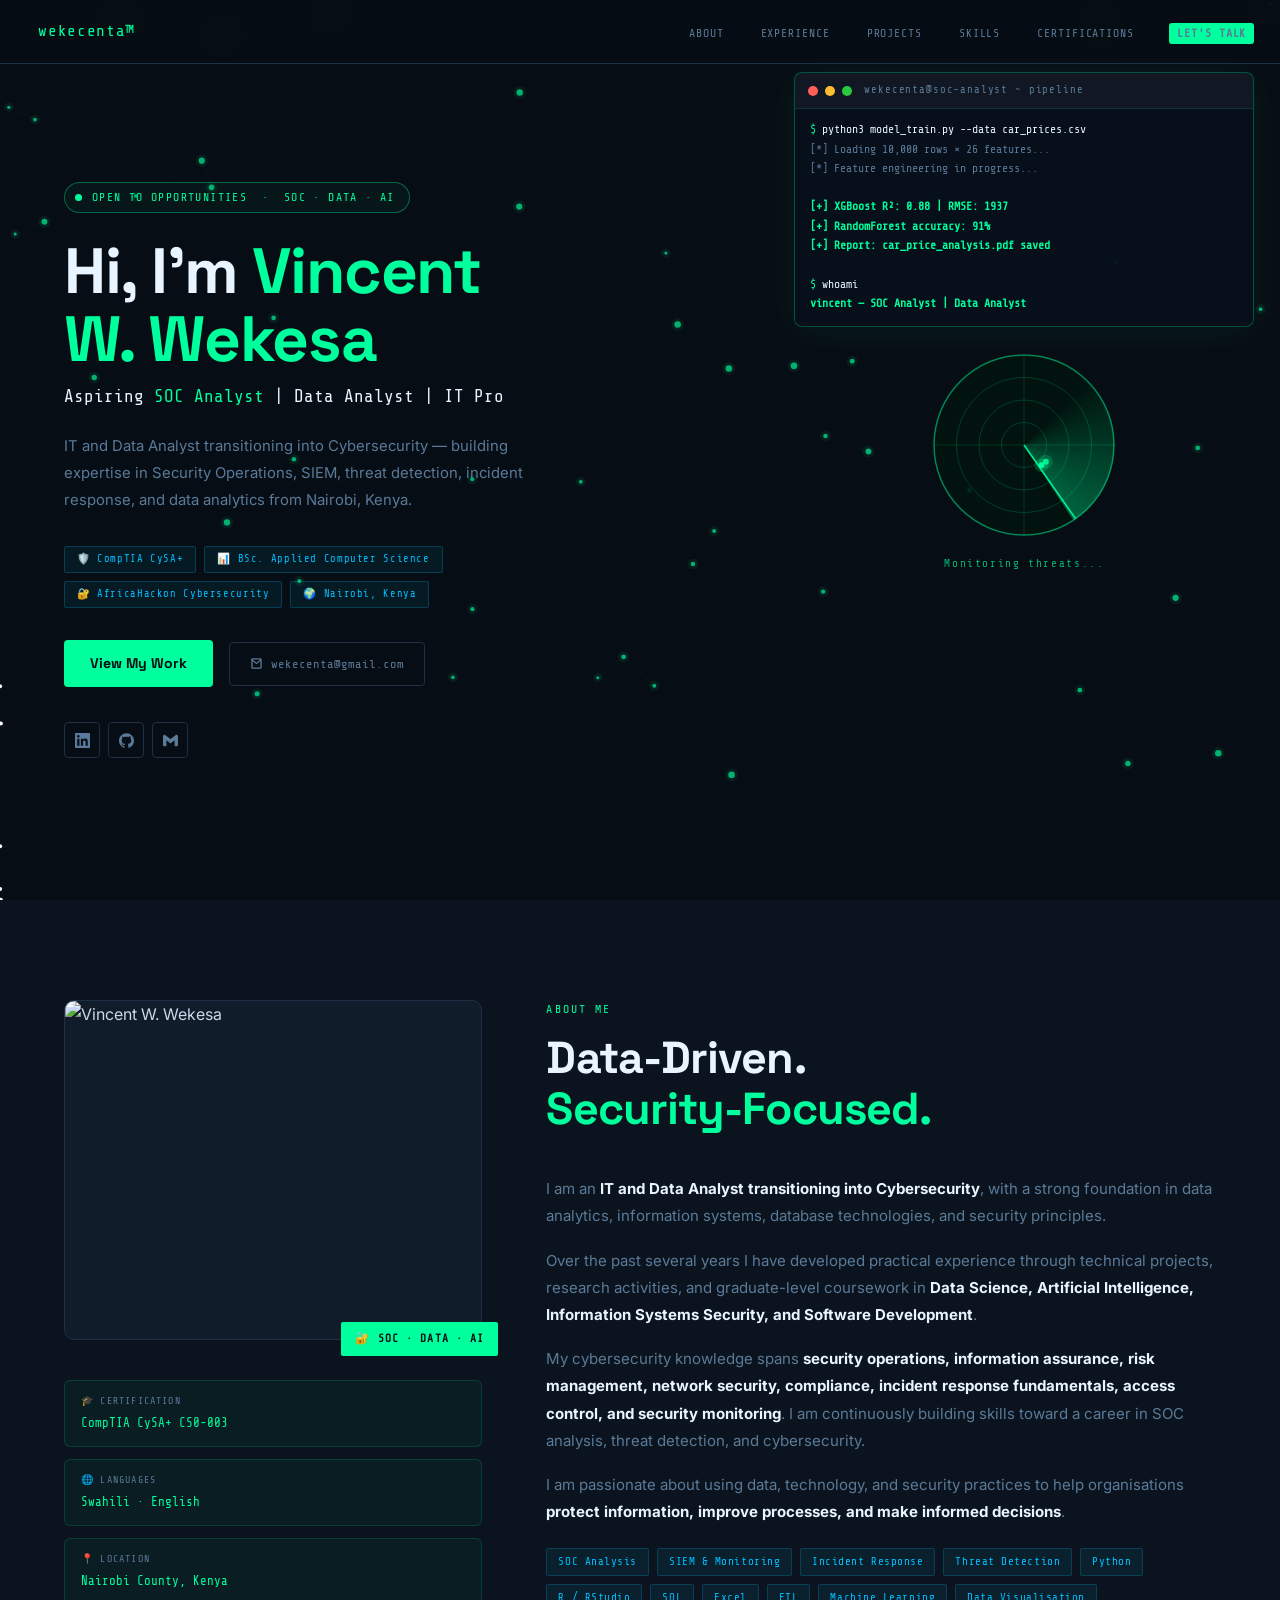
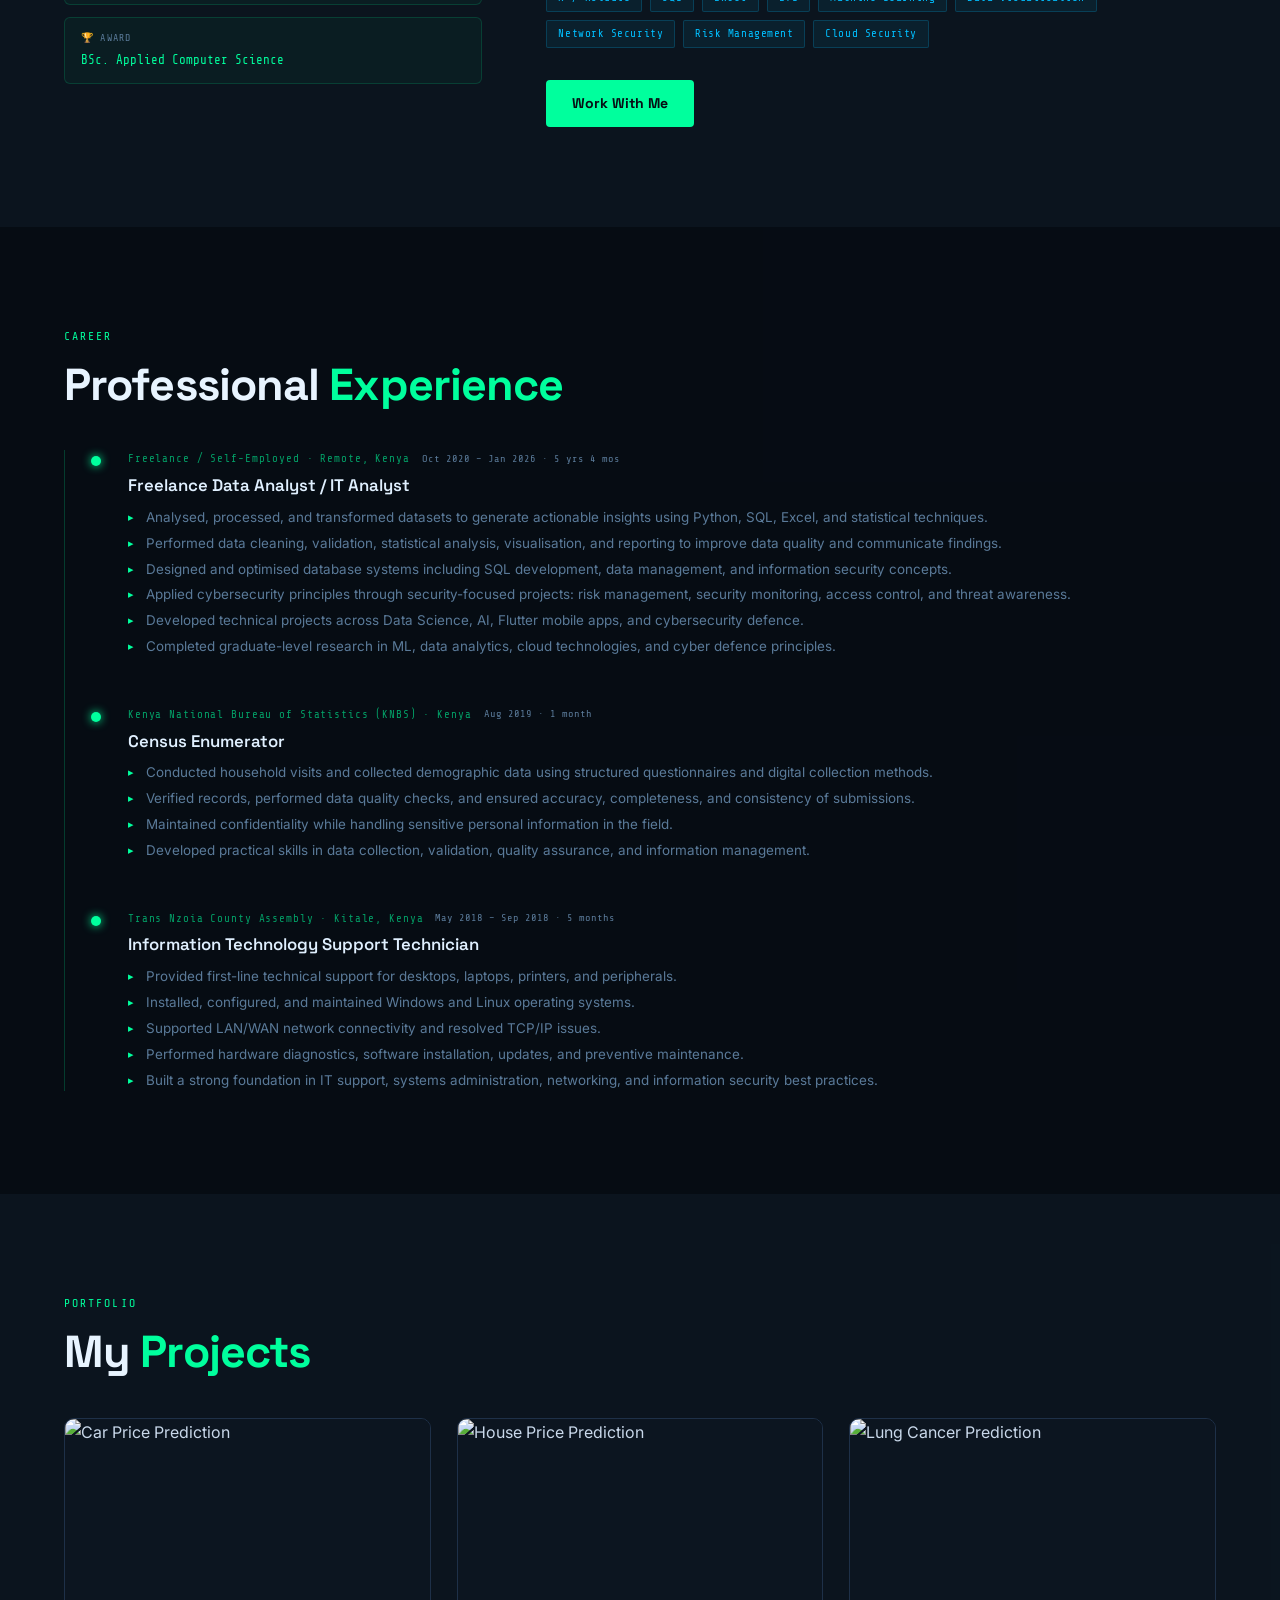
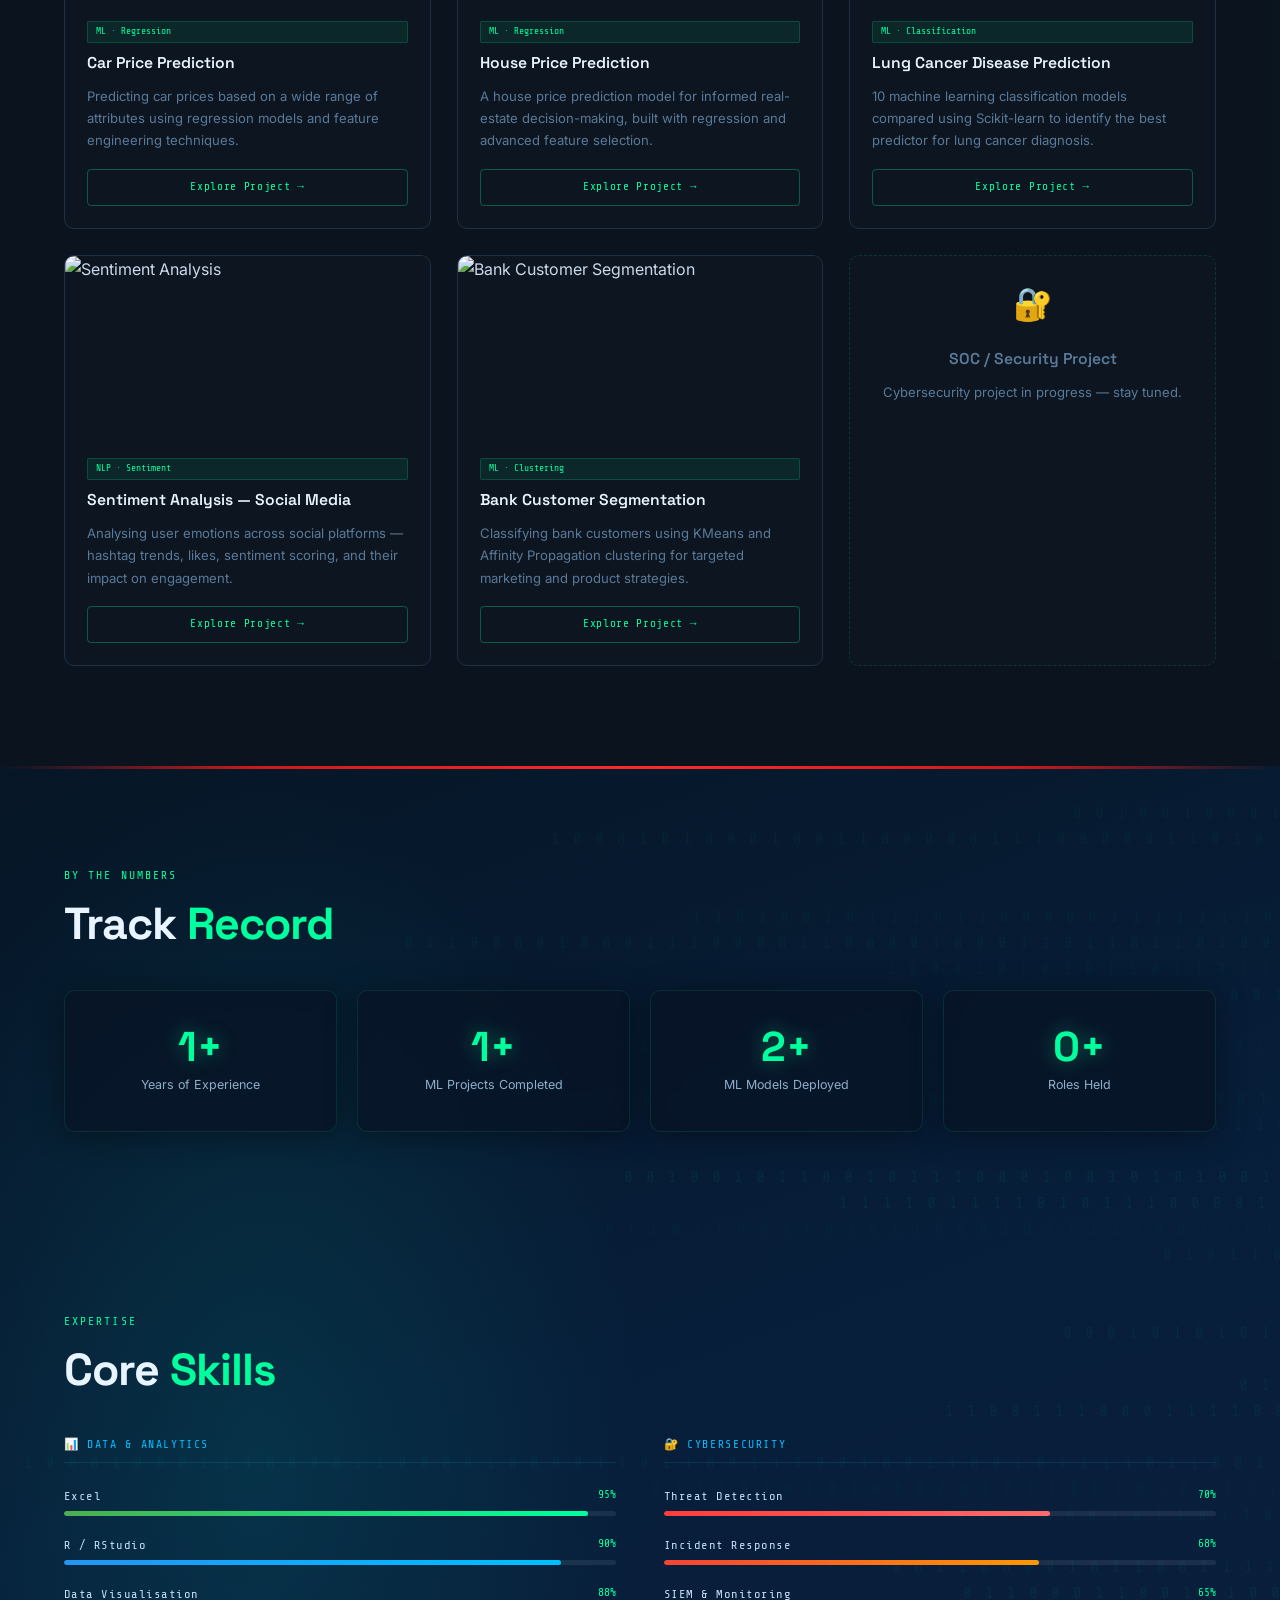
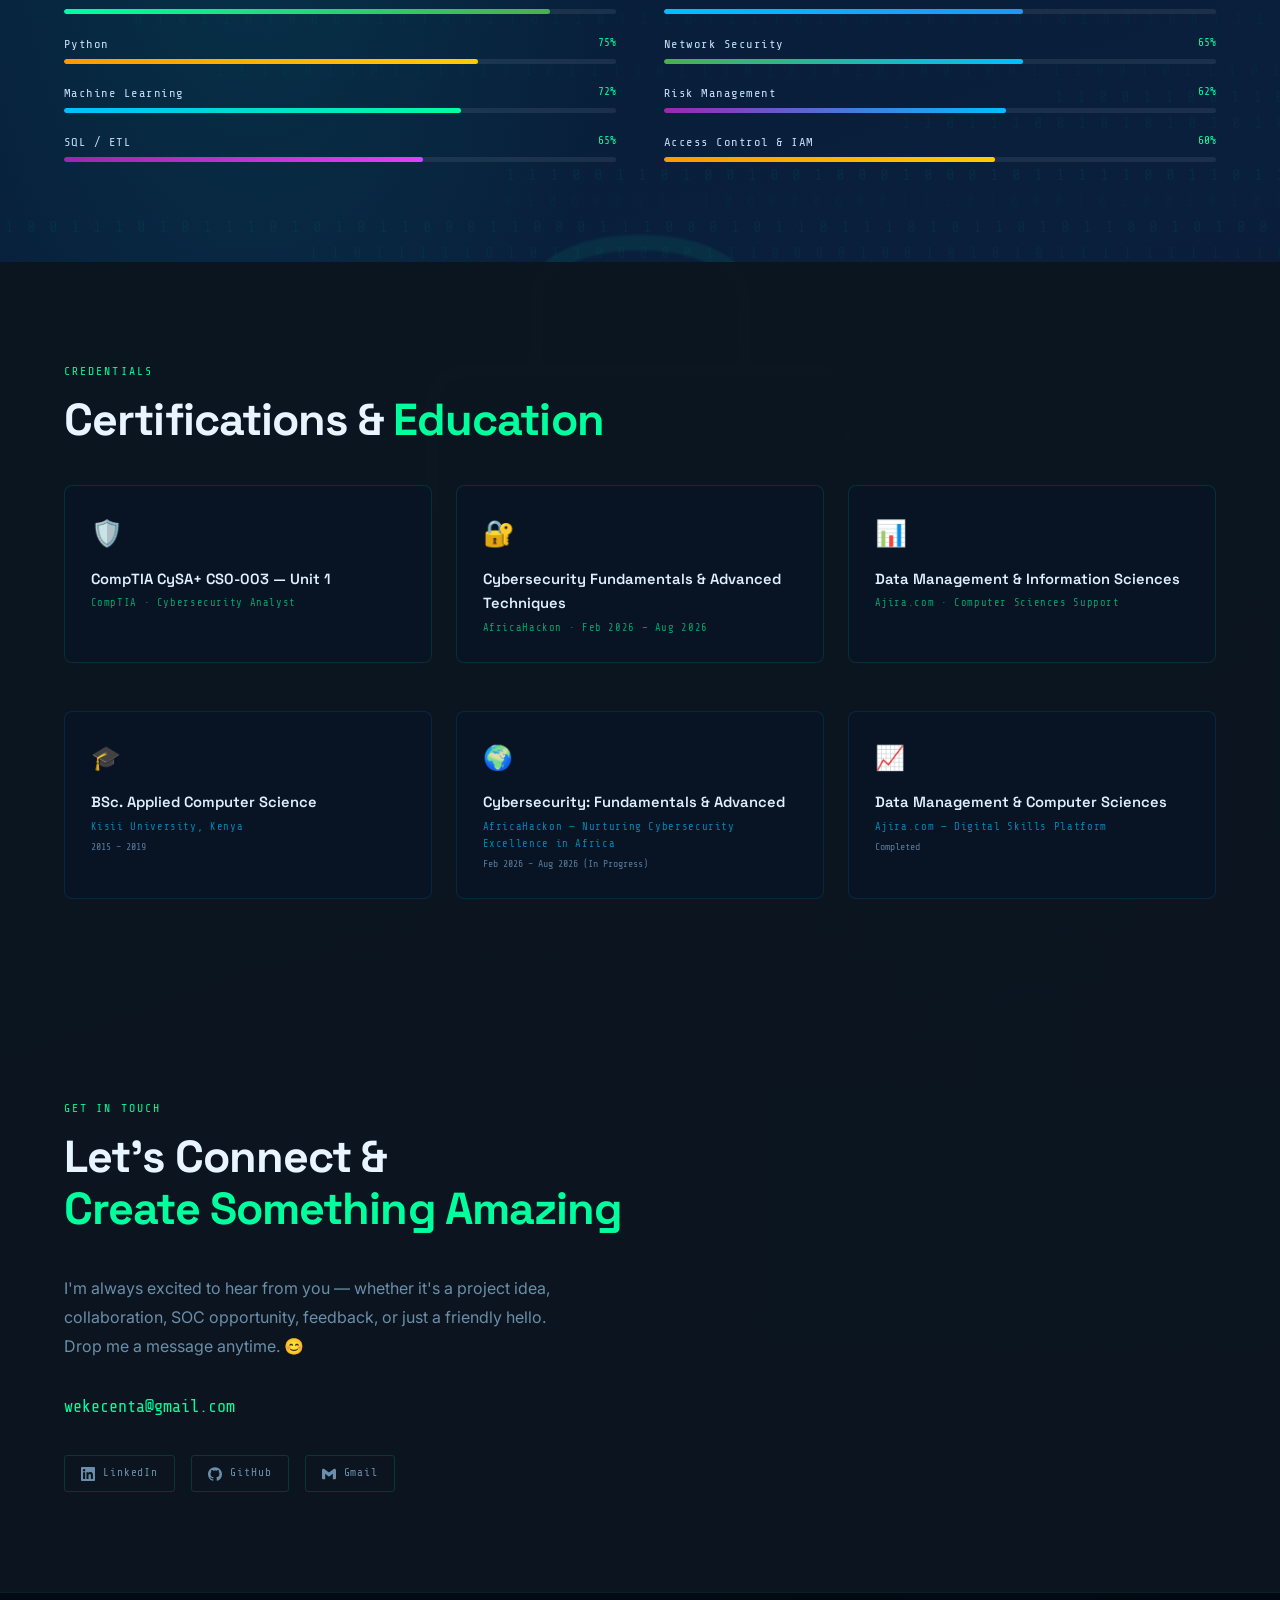
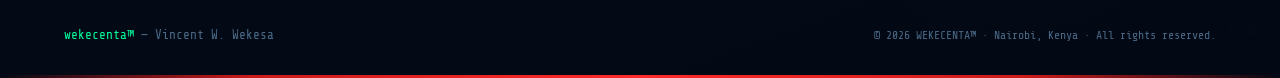
==== wekecenta.html @ f82778f2 "Update wekecenta.html" ====
<!DOCTYPE html>
<html lang="en">
<head>
  <meta charset="UTF-8" />
  <meta name="viewport" content="width=device-width, initial-scale=1.0" />
  <title>Vincent W. Wekesa — SOC Analyst | Data Analyst | IT Enthusiast</title>
  <link rel="preconnect" href="https://fonts.googleapis.com" />
  <link href="https://fonts.googleapis.com/css2?family=Share+Tech+Mono&family=Inter:wght@300;400;500;600;700&family=Space+Grotesk:wght@400;500;600;700&display=swap" rel="stylesheet" />
  <style>
    *, *::before, *::after { box-sizing: border-box; margin: 0; padding: 0; }
    :root {
      --bg:#070d14; --bg2:#0c1520; --accent:#00ff9d; --accent2:#00bfff;
      --danger:#ff3c3c; --text:#c9d8ea; --muted:#5a7a99; --border:#1e3048;
      --mono:'Share Tech Mono',monospace; --sans:'Space Grotesk',sans-serif; --body:'Inter',sans-serif;
    }
    html{scroll-behavior:smooth;}
    body{background:var(--bg);color:var(--text);font-family:var(--body);font-size:16px;line-height:1.65;overflow-x:hidden;}
    ::-webkit-scrollbar{width:4px;} ::-webkit-scrollbar-track{background:var(--bg);} ::-webkit-scrollbar-thumb{background:var(--accent);border-radius:2px;}

    #matrixCanvas{position:fixed;top:0;left:0;width:100%;height:100%;z-index:0;pointer-events:none;opacity:0.17;}

    /* NAV */
    nav{position:fixed;top:0;left:0;right:0;z-index:100;display:flex;align-items:center;justify-content:space-between;padding:0 2vw 0 3vw;height:64px;background:rgba(7,13,20,0.93);backdrop-filter:blur(14px);border-bottom:1px solid var(--border);}
    .nav-logo{font-family:var(--mono);color:var(--accent);font-size:1rem;text-decoration:none;letter-spacing:0.04em;flex-shrink:0;}
    .nav-links{display:flex;gap:1.3rem;list-style:none;margin-left:auto;align-items:center;}
    .nav-links a{font-family:var(--mono);font-size:0.72rem;color:var(--muted);text-decoration:none;letter-spacing:0.08em;text-transform:uppercase;transition:color 0.2s;padding:4px 8px;border-radius:3px;}
    .nav-links a:hover{color:var(--accent);}
    .nav-links a.active{color:#070d14;background:var(--accent);}
    .nav-talk{font-family:var(--mono);font-size:0.72rem;font-weight:700;color:#070d14;background:var(--accent);border:none;cursor:pointer;padding:8px 18px;border-radius:4px;text-decoration:none;letter-spacing:0.06em;transition:background 0.2s,color 0.2s,box-shadow 0.2s;margin-left:0.4rem;}
    .nav-talk:hover{background:#00e88a;box-shadow:0 0 14px rgba(0,255,157,0.4);}
    .nav-talk.active{background:#005c38;color:var(--accent);box-shadow:0 0 16px rgba(0,255,157,0.5);}
    @keyframes pulse-border{0%,100%{box-shadow:0 0 0 0 rgba(0,255,157,0.3)}50%{box-shadow:0 0 0 6px rgba(0,255,157,0)}}
    .menu-toggle{display:none;flex-direction:column;gap:5px;cursor:pointer;border:none;background:none;padding:4px;margin-left:1rem;}
    .menu-toggle span{display:block;width:22px;height:2px;background:var(--text);border-radius:1px;}
    @media(max-width:760px){
      .menu-toggle{display:flex;}
      .nav-links{display:none;flex-direction:column;gap:0;position:absolute;top:64px;left:0;right:0;background:var(--bg2);border-bottom:1px solid var(--border);padding:1rem 5vw;margin-left:0;}
      .nav-links.open{display:flex;}
      .nav-links a{padding:12px 0;border-bottom:1px solid var(--border);font-size:0.85rem;}
      .nav-talk{display:none;}
    }

    /* HERO */
    #home{min-height:100vh;display:flex;flex-direction:column;justify-content:center;padding:100px 5vw 60px;position:relative;overflow:hidden;z-index:1;}
    .hero-left{max-width:500px;}
    .hero-eyebrow{display:inline-flex;align-items:center;gap:10px;font-family:var(--mono);font-size:0.72rem;color:var(--accent);letter-spacing:0.12em;text-transform:uppercase;border:1px solid rgba(0,255,157,0.35);border-radius:20px;padding:5px 14px 5px 10px;margin-bottom:1.6rem;background:rgba(0,255,157,0.04);}
    .eyebrow-dot{width:7px;height:7px;background:var(--accent);border-radius:50%;animation:pulse-border 1.5s infinite;flex-shrink:0;}
    .hero-photo{width:110px;height:110px;border-radius:50%;border:3px solid rgba(0,255,157,0.5);object-fit:cover;margin-bottom:1.4rem;box-shadow:0 0 20px rgba(0,255,157,0.2);}
    h1{font-family:var(--sans);font-size:clamp(2.4rem,5vw,4.5rem);font-weight:700;line-height:1.06;color:#e8f4ff;letter-spacing:-0.02em;margin-bottom:0.5rem;}
    h1 span{color:var(--accent);}
    .hero-role{font-family:var(--mono);font-size:clamp(0.9rem,1.6vw,1.1rem);color:#e8f4ff;margin-bottom:1.4rem;}
    .hero-role span{color:var(--accent);}
    .hero-sub{font-size:0.93rem;color:var(--muted);max-width:460px;margin-bottom:2rem;line-height:1.8;}
    .hero-ctas{display:flex;gap:1rem;flex-wrap:wrap;margin-bottom:2.2rem;align-items:center;}
    .btn-primary{font-family:var(--sans);font-weight:700;font-size:0.88rem;background:var(--accent);color:#070d14;border:none;cursor:pointer;padding:12px 26px;border-radius:4px;text-decoration:none;transition:background 0.2s,transform 0.15s,box-shadow 0.2s;display:inline-block;}
    .btn-primary:hover{background:#00e88a;transform:translateY(-1px);box-shadow:0 4px 20px rgba(0,255,157,0.35);}
    .btn-ghost{font-family:var(--mono);font-size:0.76rem;color:var(--muted);text-decoration:none;display:flex;align-items:center;gap:8px;padding:11px 20px;border:1px solid var(--border);border-radius:4px;transition:color 0.2s,border-color 0.2s;}
    .btn-ghost:hover{color:var(--accent2);border-color:var(--accent2);}
    .hero-badges{display:flex;flex-wrap:wrap;gap:8px;margin-bottom:2rem;}
    .hero-badge{font-family:var(--mono);font-size:0.65rem;color:var(--accent2);background:rgba(0,191,255,0.07);border:1px solid rgba(0,191,255,0.22);padding:4px 12px;border-radius:2px;letter-spacing:0.06em;}
    .hero-socials{display:flex;gap:8px;}
    .hero-socials a{display:flex;align-items:center;justify-content:center;width:36px;height:36px;color:var(--muted);border:1px solid var(--border);border-radius:4px;transition:color 0.2s,border-color 0.2s,background 0.2s;text-decoration:none;}
    .hero-socials a:hover{color:var(--accent);border-color:var(--accent);background:rgba(0,255,157,0.06);}
    .hero-socials a svg{width:15px;height:15px;fill:currentColor;}

    /* HERO RIGHT */
    .hero-right{position:absolute;top:72px;right:2vw;width:460px;display:none;flex-direction:column;gap:18px;z-index:10;}
    @media(min-width:1000px){.hero-right{display:flex;}}
    .terminal{background:rgba(8,16,28,0.94);border:1px solid rgba(0,255,157,0.28);border-radius:8px;width:100%;overflow:hidden;box-shadow:0 4px 40px rgba(0,255,157,0.07);font-family:var(--mono);font-size:0.72rem;color:var(--accent);}
    .terminal-titlebar{display:flex;align-items:center;gap:7px;background:rgba(255,255,255,0.04);border-bottom:1px solid rgba(0,255,157,0.12);padding:9px 13px;}
    .t-dot{width:10px;height:10px;border-radius:50%;} .t-red{background:#ff5f57;} .t-yellow{background:#febc2e;} .t-green{background:#28c840;}
    .terminal-title{font-size:0.66rem;color:var(--muted);margin-left:5px;letter-spacing:0.08em;}
    .terminal-body{padding:12px 15px;min-height:195px;max-height:240px;overflow:hidden;}
    .term-line{margin-bottom:2px;line-height:1.5;opacity:0;transform:translateY(3px);transition:opacity 0.3s,transform 0.3s;}
    .term-line.show{opacity:1;transform:translateY(0);}
    .term-line.cmd{color:#e8f4ff;} .term-line.cmd .prompt{color:var(--accent);}
    .term-line.info{color:var(--muted);} .term-line.ok{color:var(--accent);font-weight:bold;}
    .term-line.warn{color:#ffcc00;} .term-line.err{color:var(--danger);} .term-line.dim{color:#1e3048;}
    .blink{animation:blink 1s steps(1) infinite;}
    @keyframes blink{0%,100%{opacity:1}50%{opacity:0}}
    .radar-wrap{display:flex;flex-direction:column;align-items:center;gap:10px;}
    #radarCanvas{display:block;}
    .radar-label{font-family:var(--mono);font-size:0.68rem;color:var(--accent);letter-spacing:0.15em;opacity:0.7;}
    #heroCanvas{position:absolute;inset:0;width:100%;height:100%;pointer-events:none;z-index:0;}

    /* SECTIONS */
    section{padding:100px 5vw;position:relative;z-index:1;}
    .section-label{font-family:var(--mono);font-size:0.72rem;color:var(--accent);letter-spacing:0.18em;text-transform:uppercase;margin-bottom:0.8rem;}
    h2{font-family:var(--sans);font-size:clamp(1.8rem,3.5vw,2.8rem);font-weight:700;color:#e8f4ff;line-height:1.15;letter-spacing:-0.02em;margin-bottom:2.5rem;}
    h2 em{font-style:normal;color:var(--accent);}

    /* ABOUT */
    #about{background:rgba(12,21,32,0.96);backdrop-filter:blur(6px);}
    .about-grid{display:grid;grid-template-columns:1fr 1.6fr;gap:4rem;align-items:start;}
    @media(max-width:800px){.about-grid{grid-template-columns:1fr;gap:3rem;}}
    .about-img-wrap{position:relative;}
    .about-img-wrap img{width:100%;border-radius:10px;display:block;border:1px solid var(--border);}
    .about-img-badge{position:absolute;bottom:-16px;right:-16px;background:var(--accent);color:#070d14;font-family:var(--mono);font-size:0.7rem;font-weight:700;padding:8px 14px;border-radius:2px;letter-spacing:0.1em;}

    /* cert + lang cards */
    .about-side-cards{display:flex;flex-direction:column;gap:12px;margin-top:2.5rem;}
    .side-card{background:rgba(0,255,157,0.04);border:1px solid rgba(0,255,157,0.15);border-radius:6px;padding:12px 16px;}
    .side-card-label{font-family:var(--mono);font-size:0.62rem;color:var(--muted);letter-spacing:0.12em;text-transform:uppercase;margin-bottom:4px;}
    .side-card-val{font-family:var(--mono);font-size:0.78rem;color:var(--accent);}

    .about-text p{color:var(--muted);margin-bottom:1.1rem;line-height:1.8;font-size:0.94rem;}
    .skill-chips{display:flex;flex-wrap:wrap;gap:8px;margin:1.4rem 0 2rem;}
    .chip{font-family:var(--mono);font-size:0.68rem;color:var(--accent2);background:rgba(0,191,255,0.07);border:1px solid rgba(0,191,255,0.2);padding:4px 11px;border-radius:2px;letter-spacing:0.05em;}

    /* EXPERIENCE */
    #experience{background:rgba(7,13,20,0.97);}
    .timeline{position:relative;padding-left:2rem;}
    .timeline::before{content:'';position:absolute;left:0;top:0;bottom:0;width:1px;background:rgba(0,255,157,0.2);}
    .timeline-item{position:relative;padding:0 0 2.8rem 2rem;}
    .timeline-item::before{content:'';position:absolute;left:-5.5px;top:6px;width:10px;height:10px;background:var(--accent);border-radius:50%;box-shadow:0 0 10px var(--accent);}
    .timeline-item:last-child{padding-bottom:0;}
    .tl-meta{display:flex;align-items:center;gap:12px;flex-wrap:wrap;margin-bottom:4px;}
    .tl-company{font-family:var(--mono);font-size:0.68rem;color:rgba(0,255,157,0.6);letter-spacing:0.08em;}
    .tl-date{font-family:var(--mono);font-size:0.64rem;color:var(--muted);}
    .tl-role{font-family:var(--sans);font-size:1.05rem;font-weight:600;color:#e0f0ff;margin-bottom:6px;}
    .tl-bullets{list-style:none;padding:0;}
    .tl-bullets li{font-size:0.84rem;color:var(--muted);line-height:1.7;padding-left:1.1rem;position:relative;margin-bottom:3px;}
    .tl-bullets li::before{content:'▸';position:absolute;left:0;color:var(--accent);font-size:0.7rem;top:2px;}

    /* PROJECTS */
    #projects{background:rgba(12,21,32,0.96);}
    .projects-grid{display:grid;grid-template-columns:repeat(3,1fr);gap:1.6rem;}
    @media(max-width:900px){.projects-grid{grid-template-columns:repeat(2,1fr);}}
    @media(max-width:560px){.projects-grid{grid-template-columns:1fr;}}
    .project-card{background:var(--bg2);border:1px solid var(--border);border-radius:10px;overflow:hidden;transition:border-color 0.25s,transform 0.2s,box-shadow 0.25s;display:flex;flex-direction:column;}
    .project-card:hover{border-color:rgba(0,255,157,0.35);transform:translateY(-5px);box-shadow:0 8px 30px rgba(0,255,157,0.08);}
    .project-card img{width:100%;height:180px;object-fit:cover;display:block;transition:transform 0.35s;}
    .project-card:hover img{transform:scale(1.04);}
    .project-body{padding:1.4rem;flex:1;display:flex;flex-direction:column;}
    .project-tag{font-family:var(--mono);font-size:0.6rem;color:var(--accent);background:rgba(0,255,157,0.08);border:1px solid rgba(0,255,157,0.18);padding:2px 8px;border-radius:2px;display:inline-block;margin-bottom:8px;}
    .project-title{font-family:var(--sans);font-size:0.98rem;font-weight:600;color:#e8f4ff;margin-bottom:0.5rem;}
    .project-desc{font-size:0.82rem;color:var(--muted);line-height:1.7;flex:1;margin-bottom:1.1rem;}
    .project-btn{font-family:var(--mono);font-size:0.7rem;color:var(--accent);border:1px solid rgba(0,255,157,0.3);border-radius:4px;padding:8px 16px;text-decoration:none;text-align:center;transition:background 0.2s,color 0.2s;letter-spacing:0.06em;display:inline-block;}
    .project-btn:hover{background:var(--accent);color:#070d14;}

    /* CYBER BG */
    #cyberBg{position:relative;background:linear-gradient(160deg,#061626 0%,#071e3a 28%,#0a1f3c 50%,#07111f 75%,#040c18 100%);overflow:hidden;}
    #cyberBg .lock-bg{position:absolute;top:50%;left:50%;transform:translate(-50%,-50%);width:min(520px,70vw);opacity:0.07;pointer-events:none;z-index:0;filter:blur(1px);}
    #cyberBg::before{content:'';position:absolute;top:0;left:-10%;width:60%;height:55%;background:radial-gradient(ellipse,rgba(0,200,180,0.12) 0%,transparent 70%);pointer-events:none;z-index:0;}
    #cyberBg::after{content:'';position:absolute;bottom:0;right:-5%;width:50%;height:50%;background:radial-gradient(ellipse,rgba(0,100,220,0.09) 0%,transparent 70%);pointer-events:none;z-index:0;}
    .red-accent-line{position:absolute;left:0;right:0;height:3px;background:linear-gradient(90deg,transparent 0%,#cc1a1a 20%,#ff2a2a 50%,#cc1a1a 80%,transparent 100%);z-index:2;}
    #binaryCanvas{position:absolute;inset:0;width:100%;height:100%;pointer-events:none;z-index:0;opacity:0.22;}
    #cyberBg > section, #cyberBg > footer{position:relative;z-index:1;}

    /* STATS */
    #stats{background:transparent;padding-bottom:80px;}
    .stats-grid{display:grid;grid-template-columns:repeat(4,1fr);gap:20px;}
    @media(max-width:700px){.stats-grid{grid-template-columns:repeat(2,1fr);}}
    .stat-cell{background:rgba(8,20,38,0.82);border:1px solid rgba(0,255,157,0.12);border-radius:10px;padding:2.2rem 1.6rem;text-align:center;backdrop-filter:blur(8px);box-shadow:0 4px 30px rgba(0,0,0,0.4);transition:border-color 0.3s,transform 0.2s;}
    .stat-cell:hover{border-color:rgba(0,255,157,0.35);transform:translateY(-4px);}
    .stat-num{font-family:var(--sans);font-size:2.6rem;font-weight:700;color:var(--accent);line-height:1;margin-bottom:0.5rem;text-shadow:0 0 20px rgba(0,255,157,0.4);}
    .stat-label{font-family:var(--body);font-size:0.78rem;color:#8fafc8;}

    /* SKILLS */
    #skills{background:transparent;}
    .skills-wrapper{display:grid;grid-template-columns:1fr 1fr;gap:3rem;}
    @media(max-width:700px){.skills-wrapper{grid-template-columns:1fr;}}
    .skills-col-title{font-family:var(--mono);font-size:0.72rem;color:var(--accent2);letter-spacing:0.14em;text-transform:uppercase;margin-bottom:1.4rem;border-bottom:1px solid rgba(0,191,255,0.15);padding-bottom:8px;}
    .skills-list{display:flex;flex-direction:column;gap:1.2rem;}
    .skill-meta{display:flex;justify-content:space-between;margin-bottom:5px;}
    .skill-name{font-family:var(--mono);font-size:0.76rem;color:#c5dff5;letter-spacing:0.04em;}
    .skill-pct{font-family:var(--mono);font-size:0.7rem;color:var(--accent);}
    .skill-bar{height:5px;background:rgba(255,255,255,0.08);border-radius:3px;overflow:hidden;}
    .skill-fill{height:100%;border-radius:3px;width:0;transition:width 1.2s cubic-bezier(.4,0,.2,1);}

    /* CERTIFICATIONS */
    #certifications{background:rgba(12,21,32,0.96);}
    .certs-grid{display:grid;grid-template-columns:repeat(3,1fr);gap:1.5rem;}
    @media(max-width:900px){.certs-grid{grid-template-columns:repeat(2,1fr);}}
    @media(max-width:560px){.certs-grid{grid-template-columns:1fr;}}
    .cert-card{background:rgba(8,20,38,0.8);border:1px solid rgba(0,255,157,0.12);border-radius:8px;padding:1.6rem;transition:border-color 0.25s,transform 0.2s;position:relative;overflow:hidden;}
    .cert-card::before{content:'';position:absolute;top:0;left:0;right:0;height:2px;background:var(--accent);transform:scaleX(0);transform-origin:left;transition:transform 0.3s;}
    .cert-card:hover{border-color:rgba(0,255,157,0.3);transform:translateY(-3px);}
    .cert-card:hover::before{transform:scaleX(1);}
    .cert-icon{font-size:1.6rem;margin-bottom:0.8rem;}
    .cert-name{font-family:var(--sans);font-size:0.92rem;font-weight:600;color:#e0f0ff;margin-bottom:4px;}
    .cert-issuer{font-family:var(--mono);font-size:0.65rem;color:rgba(0,255,157,0.6);letter-spacing:0.06em;}

    /* EDUCATION */
    #education{background:transparent;}
    .edu-grid{display:grid;grid-template-columns:repeat(3,1fr);gap:1.5rem;}
    @media(max-width:900px){.edu-grid{grid-template-columns:repeat(2,1fr);}}
    @media(max-width:560px){.edu-grid{grid-template-columns:1fr;}}
    .edu-card{background:rgba(8,20,38,0.8);border:1px solid rgba(0,191,255,0.12);border-radius:8px;padding:1.6rem;transition:border-color 0.25s,transform 0.2s;}
    .edu-card:hover{border-color:rgba(0,191,255,0.3);transform:translateY(-3px);}
    .edu-icon{font-size:1.5rem;margin-bottom:0.8rem;}
    .edu-degree{font-family:var(--sans);font-size:0.92rem;font-weight:600;color:#e0f0ff;margin-bottom:4px;}
    .edu-school{font-family:var(--mono);font-size:0.66rem;color:rgba(0,191,255,0.65);letter-spacing:0.06em;margin-bottom:3px;}
    .edu-year{font-family:var(--mono);font-size:0.62rem;color:var(--muted);}

    /* CONTACT */
    #contact{background:rgba(12,21,32,0.96);}
    .contact-inner{max-width:640px;}
    .contact-email{font-family:var(--mono);font-size:1.05rem;color:var(--accent);text-decoration:none;border-bottom:1px solid transparent;padding-bottom:2px;transition:border-color 0.2s;display:inline-block;margin-bottom:2rem;}
    .contact-email:hover{border-color:var(--accent);}
    .contact-socials{display:flex;gap:1rem;flex-wrap:wrap;}
    .contact-socials a{font-family:var(--mono);font-size:0.7rem;color:#6a8faa;text-decoration:none;letter-spacing:0.08em;padding:8px 16px;border:1px solid rgba(0,255,157,0.15);border-radius:3px;transition:color 0.2s,border-color 0.2s;display:flex;align-items:center;gap:8px;}
    .contact-socials a:hover{color:var(--accent);border-color:var(--accent);}
    .contact-socials a svg{width:14px;height:14px;fill:currentColor;flex-shrink:0;}

    /* FOOTER */
    footer{background:rgba(4,10,20,0.85);border-top:1px solid rgba(0,255,157,0.1);padding:2rem 5vw;display:flex;justify-content:space-between;align-items:center;flex-wrap:wrap;gap:1rem;}
    .footer-brand{font-family:var(--mono);font-size:0.8rem;color:#4a6a88;}
    .footer-brand span{color:var(--accent);}
    .footer-copy{font-family:var(--mono);font-size:0.72rem;color:#4a6a88;}
  </style>
</head>
<body>

<canvas id="matrixCanvas"></canvas>

<!-- NAV -->
<nav>
  <a href="#home" class="nav-logo">wekecenta™</a>
  <ul class="nav-links" id="navLinks">
    <li><a href="#about"          class="nav-link">About</a></li>
    <li><a href="#experience"     class="nav-link">Experience</a></li>
    <li><a href="#projects"       class="nav-link">Projects</a></li>
    <li><a href="#skills"         class="nav-link">Skills</a></li>
    <li><a href="#certifications" class="nav-link">Certifications</a></li>
    <li><a href="#contact"        class="nav-talk" id="navTalk">Let's Talk</a></li>
  </ul>
  <button class="menu-toggle" id="menuToggle" aria-label="Toggle menu"><span></span><span></span><span></span></button>
</nav>

<!-- HERO -->
<section id="home">
  <canvas id="heroCanvas"></canvas>
  <div class="hero-left">
    <div class="hero-eyebrow">
      <span class="eyebrow-dot"></span>
      Open to opportunities &nbsp;·&nbsp; SOC · Data · AI
    </div>
    <img class="hero-photo"
      src="https://raw.githubusercontent.com/WekesaVincent/Mages/main/portfolio.jpg.jpeg"
      alt="Vincent W. Wekesa"
      onerror="this.style.display='none'"/>
    <h1>Hi, I'm <span>Vincent<br>W. Wekesa</span></h1>
    <div class="hero-role">Aspiring <span>SOC Analyst</span> | Data Analyst | IT Pro</div>
    <p class="hero-sub">
      IT and Data Analyst transitioning into Cybersecurity — building expertise in
      Security Operations, SIEM, threat detection, incident response, and data analytics
      from Nairobi, Kenya.
    </p>
    <div class="hero-badges">
      <span class="hero-badge">🛡️ CompTIA CySA+</span>
      <span class="hero-badge">📊 BSc. Applied Computer Science</span>
      <span class="hero-badge">🔐 AfricaHackon Cybersecurity</span>
      <span class="hero-badge">🌍 Nairobi, Kenya</span>
    </div>
    <div class="hero-ctas">
      <a href="#projects" class="btn-primary">View My Work</a>
      <a href="https://mail.google.com/mail/?view=cm&fs=1&to=wekecenta@gmail.com" target="_blank" class="btn-ghost">
        <svg viewBox="0 0 20 20" width="13" fill="currentColor"><path d="M2 4a2 2 0 012-2h12a2 2 0 012 2v12a2 2 0 01-2 2H4a2 2 0 01-2-2V4zm2 0v.01L10 9l6-4.99V4H4zm0 2.236V16h12V6.236l-6 4.99-6-4.99z"/></svg>
        wekecenta@gmail.com
      </a>
    </div>
    <div class="hero-socials">
      <a href="https://www.linkedin.com/in/vincent-wwekesa-56a761174" target="_blank" title="LinkedIn">
        <svg viewBox="0 0 24 24"><path d="M20.447 20.452h-3.554v-5.569c0-1.328-.027-3.037-1.852-3.037-1.853 0-2.136 1.445-2.136 2.939v5.667H9.351V9h3.414v1.561h.046c.477-.9 1.637-1.85 3.37-1.85 3.601 0 4.267 2.37 4.267 5.455v6.286zM5.337 7.433a2.062 2.062 0 01-2.063-2.065 2.064 2.064 0 112.063 2.065zm1.782 13.019H3.555V9h3.564v11.452zM22.225 0H1.771C.792 0 0 .774 0 1.729v20.542C0 23.227.792 24 1.771 24h20.451C23.2 24 24 23.227 24 22.271V1.729C24 .774 23.2 0 22.222 0h.003z"/></svg>
      </a>
      <a href="https://github.com/WekesaVincent" target="_blank" title="GitHub">
        <svg viewBox="0 0 24 24"><path d="M12 .297c-6.63 0-12 5.373-12 12 0 5.303 3.438 9.8 8.205 11.385.6.113.82-.258.82-.577 0-.285-.01-1.04-.015-2.04-3.338.724-4.042-1.61-4.042-1.61C4.422 18.07 3.633 17.7 3.633 17.7c-1.087-.744.084-.729.084-.729 1.205.084 1.838 1.236 1.838 1.236 1.07 1.835 2.809 1.305 3.495.998.108-.776.417-1.305.76-1.605-2.665-.3-5.466-1.332-5.466-5.93 0-1.31.465-2.38 1.235-3.22-.135-.303-.54-1.523.105-3.176 0 0 1.005-.322 3.3 1.23.96-.267 1.98-.399 3-.405 1.02.006 2.04.138 3 .405 2.28-1.552 3.285-1.23 3.285-1.23.645 1.653.24 2.873.12 3.176.765.84 1.23 1.91 1.23 3.22 0 4.61-2.805 5.625-5.475 5.92.42.36.81 1.096.81 2.22 0 1.606-.015 2.896-.015 3.286 0 .315.21.69.825.57C20.565 22.092 24 17.592 24 12.297c0-6.627-5.373-12-12-12"/></svg>
      </a>
      <a href="https://mail.google.com/mail/?view=cm&fs=1&to=wekecenta@gmail.com" target="_blank" title="Gmail">
        <svg viewBox="0 0 24 24"><path d="M24 5.457v13.909c0 .904-.732 1.636-1.636 1.636h-3.819V11.73L12 16.64l-6.545-4.91v9.273H1.636A1.636 1.636 0 010 19.366V5.457c0-2.023 2.309-3.178 3.927-1.964L12 9.64l8.073-6.147C21.69 2.28 24 3.434 24 5.457z"/></svg>
      </a>
    </div>
  </div>

  <!-- RIGHT: terminal + radar -->
  <div class="hero-right">
    <div class="terminal">
      <div class="terminal-titlebar">
        <div class="t-dot t-red"></div><div class="t-dot t-yellow"></div><div class="t-dot t-green"></div>
        <span class="terminal-title">wekecenta@soc-analyst ~ pipeline</span>
      </div>
      <div class="terminal-body" id="termBody"></div>
    </div>
    <div class="radar-wrap">
      <canvas id="radarCanvas" width="200" height="200"></canvas>
      <div class="radar-label">Monitoring threats...</div>
    </div>
  </div>
</section>

<!-- ABOUT -->
<section id="about">
  <div class="about-grid">
    <div>
      <div class="about-img-wrap">
        <img src="https://raw.githubusercontent.com/WekesaVincent/Mages/main/portfolio.jpg.jpeg"
             alt="Vincent W. Wekesa"
             onerror="this.style.background='#111c2a';this.style.minHeight='340px'"/>
        <div class="about-img-badge">🔐 SOC · DATA · AI</div>
      </div>
      <div class="about-side-cards">
        <div class="side-card">
          <div class="side-card-label">🎓 Certification</div>
          <div class="side-card-val">CompTIA CySA+ CS0-003</div>
        </div>
        <div class="side-card">
          <div class="side-card-label">🌐 Languages</div>
          <div class="side-card-val">Swahili · English</div>
        </div>
        <div class="side-card">
          <div class="side-card-label">📍 Location</div>
          <div class="side-card-val">Nairobi County, Kenya</div>
        </div>
        <div class="side-card">
          <div class="side-card-label">🏆 Award</div>
          <div class="side-card-val">BSc. Applied Computer Science</div>
        </div>
      </div>
    </div>
    <div class="about-text">
      <div class="section-label">About Me</div>
      <h2>Data-Driven.<br><em>Security-Focused.</em></h2>
      <p>I am an <strong style="color:#e8f4ff">IT and Data Analyst transitioning into Cybersecurity</strong>, with a strong foundation in data analytics, information systems, database technologies, and security principles.</p>
      <p>Over the past several years I have developed practical experience through technical projects, research activities, and graduate-level coursework in <strong style="color:#e8f4ff">Data Science, Artificial Intelligence, Information Systems Security, and Software Development</strong>.</p>
      <p>My cybersecurity knowledge spans <strong style="color:#e8f4ff">security operations, information assurance, risk management, network security, compliance, incident response fundamentals, access control, and security monitoring</strong>. I am continuously building skills toward a career in SOC analysis, threat detection, and cybersecurity.</p>
      <p>I am passionate about using data, technology, and security practices to help organisations <strong style="color:#e8f4ff">protect information, improve processes, and make informed decisions</strong>.</p>
      <div class="skill-chips">
        <span class="chip">SOC Analysis</span><span class="chip">SIEM & Monitoring</span>
        <span class="chip">Incident Response</span><span class="chip">Threat Detection</span>
        <span class="chip">Python</span><span class="chip">R / RStudio</span>
        <span class="chip">SQL</span><span class="chip">Excel</span>
        <span class="chip">ETL</span><span class="chip">Machine Learning</span>
        <span class="chip">Data Visualisation</span><span class="chip">Network Security</span>
        <span class="chip">Risk Management</span><span class="chip">Cloud Security</span>
      </div>
      <a href="https://mail.google.com/mail/?view=cm&fs=1&to=wekecenta@gmail.com" target="_blank" class="btn-primary">Work With Me</a>
    </div>
  </div>
</section>

<!-- EXPERIENCE -->
<section id="experience">
  <div class="section-label">Career</div>
  <h2>Professional <em>Experience</em></h2>
  <div class="timeline">

    <div class="timeline-item">
      <div class="tl-meta">
        <span class="tl-company">Freelance / Self-Employed · Remote, Kenya</span>
        <span class="tl-date">Oct 2020 – Jan 2026 · 5 yrs 4 mos</span>
      </div>
      <div class="tl-role">Freelance Data Analyst / IT Analyst</div>
      <ul class="tl-bullets">
        <li>Analysed, processed, and transformed datasets to generate actionable insights using Python, SQL, Excel, and statistical techniques.</li>
        <li>Performed data cleaning, validation, statistical analysis, visualisation, and reporting to improve data quality and communicate findings.</li>
        <li>Designed and optimised database systems including SQL development, data management, and information security concepts.</li>
        <li>Applied cybersecurity principles through security-focused projects: risk management, security monitoring, access control, and threat awareness.</li>
        <li>Developed technical projects across Data Science, AI, Flutter mobile apps, and cybersecurity defence.</li>
        <li>Completed graduate-level research in ML, data analytics, cloud technologies, and cyber defence principles.</li>
      </ul>
    </div>

    <div class="timeline-item">
      <div class="tl-meta">
        <span class="tl-company">Kenya National Bureau of Statistics (KNBS) · Kenya</span>
        <span class="tl-date">Aug 2019 · 1 month</span>
      </div>
      <div class="tl-role">Census Enumerator</div>
      <ul class="tl-bullets">
        <li>Conducted household visits and collected demographic data using structured questionnaires and digital collection methods.</li>
        <li>Verified records, performed data quality checks, and ensured accuracy, completeness, and consistency of submissions.</li>
        <li>Maintained confidentiality while handling sensitive personal information in the field.</li>
        <li>Developed practical skills in data collection, validation, quality assurance, and information management.</li>
      </ul>
    </div>

    <div class="timeline-item">
      <div class="tl-meta">
        <span class="tl-company">Trans Nzoia County Assembly · Kitale, Kenya</span>
        <span class="tl-date">May 2018 – Sep 2018 · 5 months</span>
      </div>
      <div class="tl-role">Information Technology Support Technician</div>
      <ul class="tl-bullets">
        <li>Provided first-line technical support for desktops, laptops, printers, and peripherals.</li>
        <li>Installed, configured, and maintained Windows and Linux operating systems.</li>
        <li>Supported LAN/WAN network connectivity and resolved TCP/IP issues.</li>
        <li>Performed hardware diagnostics, software installation, updates, and preventive maintenance.</li>
        <li>Built a strong foundation in IT support, systems administration, networking, and information security best practices.</li>
      </ul>
    </div>

  </div>
</section>

<!-- PROJECTS -->
<section id="projects">
  <div class="section-label">Portfolio</div>
  <h2>My <em>Projects</em></h2>
  <div class="projects-grid">

    <div class="project-card">
      <img src="https://raw.githubusercontent.com/WekesaVincent/Mages/main/car.jpg" alt="Car Price Prediction" onerror="this.style.background='#0c1520';this.style.minHeight='180px'"/>
      <div class="project-body">
        <span class="project-tag">ML · Regression</span>
        <div class="project-title">Car Price Prediction</div>
        <div class="project-desc">Predicting car prices based on a wide range of attributes using regression models and feature engineering techniques.</div>
        <a href="https://github.com/WekesaVincent/Projects/blob/main/Car%20Price%20Prediction.ipynb" target="_blank" class="project-btn">Explore Project →</a>
      </div>
    </div>

    <div class="project-card">
      <img src="https://raw.githubusercontent.com/WekesaVincent/Mages/main/house.png" alt="House Price Prediction" onerror="this.style.background='#0c1520';this.style.minHeight='180px'"/>
      <div class="project-body">
        <span class="project-tag">ML · Regression</span>
        <div class="project-title">House Price Prediction</div>
        <div class="project-desc">A house price prediction model for informed real-estate decision-making, built with regression and advanced feature selection.</div>
        <a href="https://github.com/WekesaVincent/Projects/blob/main/House%20Price%20Prediction.ipynb" target="_blank" class="project-btn">Explore Project →</a>
      </div>
    </div>

    <div class="project-card">
      <img src="https://raw.githubusercontent.com/WekesaVincent/Mages/main/lung.png" alt="Lung Cancer Prediction" onerror="this.style.background='#0c1520';this.style.minHeight='180px'"/>
      <div class="project-body">
        <span class="project-tag">ML · Classification</span>
        <div class="project-title">Lung Cancer Disease Prediction</div>
        <div class="project-desc">10 machine learning classification models compared using Scikit-learn to identify the best predictor for lung cancer diagnosis.</div>
        <a href="https://github.com/WekesaVincent/Projects/blob/main/Lung%20Cancer%20Disease%20Prediction.ipynb" target="_blank" class="project-btn">Explore Project →</a>
      </div>
    </div>

    <div class="project-card">
      <img src="https://raw.githubusercontent.com/WekesaVincent/Mages/main/social.png" alt="Sentiment Analysis" onerror="this.style.background='#0c1520';this.style.minHeight='180px'"/>
      <div class="project-body">
        <span class="project-tag">NLP · Sentiment</span>
        <div class="project-title">Sentiment Analysis — Social Media</div>
        <div class="project-desc">Analysing user emotions across social platforms — hashtag trends, likes, sentiment scoring, and their impact on engagement.</div>
        <a href="https://github.com/WekesaVincent/Projects/blob/main/Sentiment%20Analysis%20Social%20Media.ipynb" target="_blank" class="project-btn">Explore Project →</a>
      </div>
    </div>

    <div class="project-card">
      <img src="https://raw.githubusercontent.com/WekesaVincent/Mages/main/bank.jpg" alt="Bank Customer Segmentation" onerror="this.style.background='#0c1520';this.style.minHeight='180px'"/>
      <div class="project-body">
        <span class="project-tag">ML · Clustering</span>
        <div class="project-title">Bank Customer Segmentation</div>
        <div class="project-desc">Classifying bank customers using KMeans and Affinity Propagation clustering for targeted marketing and product strategies.</div>
        <a href="https://github.com/WekesaVincent/Projects/blob/main/BankCustomerSegmentation.ipynb" target="_blank" class="project-btn">Explore Project →</a>
      </div>
    </div>

    <div class="project-card" style="border:1px dashed rgba(0,255,157,0.15);justify-content:center;align-items:center;min-height:280px;">
      <div class="project-body" style="text-align:center;display:flex;flex-direction:column;align-items:center;justify-content:center;height:100%;">
        <div style="font-size:2rem;margin-bottom:1rem;">🔐</div>
        <div class="project-title" style="color:var(--muted)">SOC / Security Project</div>
        <div class="project-desc" style="text-align:center">Cybersecurity project in progress — stay tuned.</div>
      </div>
    </div>

  </div>
</section>

<!-- CYBER BG WRAPPER -->
<div id="cyberBg">
  <canvas id="binaryCanvas"></canvas>
  <svg class="lock-bg" viewBox="0 0 200 240" fill="none" xmlns="http://www.w3.org/2000/svg">
    <rect x="20" y="100" width="160" height="130" rx="14" fill="none" stroke="#00ffb0" stroke-width="6"/>
    <path d="M60 100V72C60 44 140 44 140 72V100" stroke="#00ffb0" stroke-width="6" stroke-linecap="round"/>
    <circle cx="100" cy="158" r="18" fill="none" stroke="#00ffb0" stroke-width="5"/>
    <line x1="100" y1="176" x2="100" y2="196" stroke="#00ffb0" stroke-width="5" stroke-linecap="round"/>
  </svg>
  <div class="red-accent-line" style="top:0;bottom:auto;"></div>

<!-- STATS -->
<section id="stats">
  <div class="section-label">By the Numbers</div>
  <h2>Track <em>Record</em></h2>
  <div class="stats-grid">
    <div class="stat-cell"><div class="stat-num" data-target="5">0</div><div class="stat-label">Years of Experience</div></div>
    <div class="stat-cell"><div class="stat-num" data-target="5">0</div><div class="stat-label">ML Projects Completed</div></div>
    <div class="stat-cell"><div class="stat-num" data-target="10">0</div><div class="stat-label">ML Models Deployed</div></div>
    <div class="stat-cell"><div class="stat-num" data-target="3">0</div><div class="stat-label">Roles Held</div></div>
  </div>
</section>

<!-- SKILLS -->
<section id="skills">
  <div class="section-label">Expertise</div>
  <h2>Core <em>Skills</em></h2>
  <div class="skills-wrapper">
    <div>
      <div class="skills-col-title">📊 Data & Analytics</div>
      <div class="skills-list">
        <div><div class="skill-meta"><span class="skill-name">Excel</span><span class="skill-pct">95%</span></div><div class="skill-bar"><div class="skill-fill" data-pct="95" style="background:linear-gradient(90deg,#4caf50,#00ff9d)"></div></div></div>
        <div><div class="skill-meta"><span class="skill-name">R / RStudio</span><span class="skill-pct">90%</span></div><div class="skill-bar"><div class="skill-fill" data-pct="90" style="background:linear-gradient(90deg,#2196f3,#00bfff)"></div></div></div>
        <div><div class="skill-meta"><span class="skill-name">Data Visualisation</span><span class="skill-pct">88%</span></div><div class="skill-bar"><div class="skill-fill" data-pct="88" style="background:linear-gradient(90deg,#00ff9d,#4caf50)"></div></div></div>
        <div><div class="skill-meta"><span class="skill-name">Python</span><span class="skill-pct">75%</span></div><div class="skill-bar"><div class="skill-fill" data-pct="75" style="background:linear-gradient(90deg,#ff9800,#ffcc00)"></div></div></div>
        <div><div class="skill-meta"><span class="skill-name">Machine Learning</span><span class="skill-pct">72%</span></div><div class="skill-bar"><div class="skill-fill" data-pct="72" style="background:linear-gradient(90deg,#00bfff,#00ff9d)"></div></div></div>
        <div><div class="skill-meta"><span class="skill-name">SQL / ETL</span><span class="skill-pct">65%</span></div><div class="skill-bar"><div class="skill-fill" data-pct="65" style="background:linear-gradient(90deg,#9c27b0,#e040fb)"></div></div></div>
      </div>
    </div>
    <div>
      <div class="skills-col-title">🔐 Cybersecurity</div>
      <div class="skills-list">
        <div><div class="skill-meta"><span class="skill-name">Threat Detection</span><span class="skill-pct">70%</span></div><div class="skill-bar"><div class="skill-fill" data-pct="70" style="background:linear-gradient(90deg,#ff3c3c,#ff6b6b)"></div></div></div>
        <div><div class="skill-meta"><span class="skill-name">Incident Response</span><span class="skill-pct">68%</span></div><div class="skill-bar"><div class="skill-fill" data-pct="68" style="background:linear-gradient(90deg,#f44336,#ff9800)"></div></div></div>
        <div><div class="skill-meta"><span class="skill-name">SIEM & Monitoring</span><span class="skill-pct">65%</span></div><div class="skill-bar"><div class="skill-fill" data-pct="65" style="background:linear-gradient(90deg,#00bfff,#2196f3)"></div></div></div>
        <div><div class="skill-meta"><span class="skill-name">Network Security</span><span class="skill-pct">65%</span></div><div class="skill-bar"><div class="skill-fill" data-pct="65" style="background:linear-gradient(90deg,#4caf50,#00bfff)"></div></div></div>
        <div><div class="skill-meta"><span class="skill-name">Risk Management</span><span class="skill-pct">62%</span></div><div class="skill-bar"><div class="skill-fill" data-pct="62" style="background:linear-gradient(90deg,#9c27b0,#00bfff)"></div></div></div>
        <div><div class="skill-meta"><span class="skill-name">Access Control & IAM</span><span class="skill-pct">60%</span></div><div class="skill-bar"><div class="skill-fill" data-pct="60" style="background:linear-gradient(90deg,#ff9800,#ffcc00)"></div></div></div>
      </div>
    </div>
  </div>
</section>

<!-- CERTIFICATIONS -->
<section id="certifications">
  <div class="section-label">Credentials</div>
  <h2>Certifications &amp; <em>Education</em></h2>
  <div class="certs-grid" style="margin-bottom:3rem;">
    <div class="cert-card">
      <div class="cert-icon">🛡️</div>
      <div class="cert-name">CompTIA CySA+ CS0-003 — Unit 1</div>
      <div class="cert-issuer">CompTIA · Cybersecurity Analyst</div>
    </div>
    <div class="cert-card">
      <div class="cert-icon">🔐</div>
      <div class="cert-name">Cybersecurity Fundamentals & Advanced Techniques</div>
      <div class="cert-issuer">AfricaHackon · Feb 2026 – Aug 2026</div>
    </div>
    <div class="cert-card">
      <div class="cert-icon">📊</div>
      <div class="cert-name">Data Management & Information Sciences</div>
      <div class="cert-issuer">Ajira.com · Computer Sciences Support</div>
    </div>
  </div>

  <div class="edu-grid">
    <div class="edu-card">
      <div class="edu-icon">🎓</div>
      <div class="edu-degree">BSc. Applied Computer Science</div>
      <div class="edu-school">Kisii University, Kenya</div>
      <div class="edu-year">2015 – 2019</div>
    </div>
    <div class="edu-card">
      <div class="edu-icon">🌍</div>
      <div class="edu-degree">Cybersecurity: Fundamentals & Advanced</div>
      <div class="edu-school">AfricaHackon — Nurturing Cybersecurity Excellence in Africa</div>
      <div class="edu-year">Feb 2026 – Aug 2026 (In Progress)</div>
    </div>
    <div class="edu-card">
      <div class="edu-icon">📈</div>
      <div class="edu-degree">Data Management & Computer Sciences</div>
      <div class="edu-school">Ajira.com — Digital Skills Platform</div>
      <div class="edu-year">Completed</div>
    </div>
  </div>
</section>

<!-- EDUCATION nav anchor -->
<section id="education" style="padding:0;display:none;"></section>

<!-- CONTACT -->
<section id="contact">
  <div class="contact-inner">
    <div class="section-label">Get in Touch</div>
    <h2>Let's Connect &amp;<br><em>Create Something Amazing</em></h2>
    <p style="color:#6a8faa;margin-bottom:2rem;max-width:500px;line-height:1.8;">
      I'm always excited to hear from you — whether it's a project idea, collaboration,
      SOC opportunity, feedback, or just a friendly hello. Drop me a message anytime. 😊
    </p>
    <a href="https://mail.google.com/mail/?view=cm&fs=1&to=wekecenta@gmail.com" target="_blank" class="contact-email">wekecenta@gmail.com</a>
    <div class="contact-socials">
      <a href="https://www.linkedin.com/in/vincent-wwekesa-56a761174" target="_blank">
        <svg viewBox="0 0 24 24"><path d="M20.447 20.452h-3.554v-5.569c0-1.328-.027-3.037-1.852-3.037-1.853 0-2.136 1.445-2.136 2.939v5.667H9.351V9h3.414v1.561h.046c.477-.9 1.637-1.85 3.37-1.85 3.601 0 4.267 2.37 4.267 5.455v6.286zM5.337 7.433a2.062 2.062 0 01-2.063-2.065 2.064 2.064 0 112.063 2.065zm1.782 13.019H3.555V9h3.564v11.452zM22.225 0H1.771C.792 0 0 .774 0 1.729v20.542C0 23.227.792 24 1.771 24h20.451C23.2 24 24 23.227 24 22.271V1.729C24 .774 23.2 0 22.222 0h.003z"/></svg>
        LinkedIn
      </a>
      <a href="https://github.com/WekesaVincent" target="_blank">
        <svg viewBox="0 0 24 24"><path d="M12 .297c-6.63 0-12 5.373-12 12 0 5.303 3.438 9.8 8.205 11.385.6.113.82-.258.82-.577 0-.285-.01-1.04-.015-2.04-3.338.724-4.042-1.61-4.042-1.61C4.422 18.07 3.633 17.7 3.633 17.7c-1.087-.744.084-.729.084-.729 1.205.084 1.838 1.236 1.838 1.236 1.07 1.835 2.809 1.305 3.495.998.108-.776.417-1.305.76-1.605-2.665-.3-5.466-1.332-5.466-5.93 0-1.31.465-2.38 1.235-3.22-.135-.303-.54-1.523.105-3.176 0 0 1.005-.322 3.3 1.23.96-.267 1.98-.399 3-.405 1.02.006 2.04.138 3 .405 2.28-1.552 3.285-1.23 3.285-1.23.645 1.653.24 2.873.12 3.176.765.84 1.23 1.91 1.23 3.22 0 4.61-2.805 5.625-5.475 5.92.42.36.81 1.096.81 2.22 0 1.606-.015 2.896-.015 3.286 0 .315.21.69.825.57C20.565 22.092 24 17.592 24 12.297c0-6.627-5.373-12-12-12"/></svg>
        GitHub
      </a>
      <a href="https://mail.google.com/mail/?view=cm&fs=1&to=wekecenta@gmail.com" target="_blank">
        <svg viewBox="0 0 24 24"><path d="M24 5.457v13.909c0 .904-.732 1.636-1.636 1.636h-3.819V11.73L12 16.64l-6.545-4.91v9.273H1.636A1.636 1.636 0 010 19.366V5.457c0-2.023 2.309-3.178 3.927-1.964L12 9.64l8.073-6.147C21.69 2.28 24 3.434 24 5.457z"/></svg>
        Gmail
      </a>
    </div>
  </div>
</section>

<footer>
  <div class="footer-brand"><span>wekecenta™</span> — Vincent W. Wekesa</div>
  <div class="footer-copy">© 2026 WEKECENTA™ · Nairobi, Kenya · All rights reserved.</div>
</footer>
<div class="red-accent-line" style="bottom:0;top:auto;"></div>

</div><!-- end #cyberBg -->

<script>
/* 1. MATRIX RAIN */
(function(){
  const c=document.getElementById('matrixCanvas'),ctx=c.getContext('2d');
  const CH='01∑∂∫√πΔΩアイウエオカキクケコ';
  let cols,drops,fs=14;
  function resize(){c.width=window.innerWidth;c.height=window.innerHeight;cols=Math.floor(c.width/fs);drops=Array.from({length:cols},()=>Math.random()*-c.height/fs);}
  resize();window.addEventListener('resize',resize);
  function draw(){ctx.fillStyle='rgba(7,13,20,0.055)';ctx.fillRect(0,0,c.width,c.height);for(let i=0;i<cols;i++){const y=drops[i]*fs;ctx.font=`${fs}px 'Share Tech Mono',monospace`;ctx.fillStyle='#ffffff';ctx.fillText(CH[Math.floor(Math.random()*CH.length)],i*fs,y);ctx.fillStyle='#00ff9d';ctx.fillText(CH[Math.floor(Math.random()*CH.length)],i*fs,y-fs);ctx.fillStyle='rgba(0,255,157,0.3)';ctx.fillText(CH[Math.floor(Math.random()*CH.length)],i*fs,y-fs*2);drops[i]++;if(drops[i]*fs>c.height&&Math.random()>0.975)drops[i]=0;}}
  setInterval(draw,45);
})();

/* 2. HERO CANVAS — neural + shooting stars */
(function(){
  const c=document.getElementById('heroCanvas'),ctx=c.getContext('2d');
  let W,H,nodes=[],stars=[];
  function resize(){W=c.width=c.offsetWidth;H=c.height=c.offsetHeight;}
  resize();window.addEventListener('resize',resize);
  for(let i=0;i<55;i++)nodes.push({x:Math.random()*1400,y:Math.random()*800,vx:(Math.random()-.5)*0.4,vy:(Math.random()-.5)*0.4,r:1.5+Math.random()*2});
  function newStar(){return{x:Math.random()*W,y:Math.random()*H*0.6,vx:3+Math.random()*5,vy:1.5+Math.random()*3,len:60+Math.random()*80,life:1,decay:0.012+Math.random()*0.01};}
  for(let i=0;i<6;i++)stars.push(newStar());
  function frame(){
    ctx.clearRect(0,0,W,H);
    for(let i=0;i<nodes.length;i++)for(let j=i+1;j<nodes.length;j++){const dx=nodes[i].x-nodes[j].x,dy=nodes[i].y-nodes[j].y,d=Math.sqrt(dx*dx+dy*dy);if(d<130){ctx.strokeStyle=`rgba(0,255,157,${0.12*(1-d/130)})`;ctx.lineWidth=0.5;ctx.beginPath();ctx.moveTo(nodes[i].x,nodes[i].y);ctx.lineTo(nodes[j].x,nodes[j].y);ctx.stroke();}}
    nodes.forEach(n=>{n.x+=n.vx;n.y+=n.vy;if(n.x<0||n.x>W)n.vx*=-1;if(n.y<0||n.y>H)n.vy*=-1;ctx.beginPath();ctx.arc(n.x,n.y,n.r,0,Math.PI*2);ctx.fillStyle='rgba(0,255,157,0.65)';ctx.fill();ctx.beginPath();ctx.arc(n.x,n.y,n.r+3,0,Math.PI*2);ctx.fillStyle='rgba(0,255,157,0.08)';ctx.fill();});
    stars.forEach((s,idx)=>{s.life-=s.decay;if(s.life<=0||s.x>W+100||s.y>H+100){stars[idx]=newStar();return;}const tx=s.x-s.vx*(s.len/s.vx||20),ty=s.y-s.vy*(s.len/s.vx||20);const g=ctx.createLinearGradient(tx,ty,s.x,s.y);g.addColorStop(0,'rgba(0,255,157,0)');g.addColorStop(1,`rgba(0,255,157,${s.life*0.9})`);ctx.strokeStyle=g;ctx.lineWidth=1.5;ctx.beginPath();ctx.moveTo(tx,ty);ctx.lineTo(s.x,s.y);ctx.stroke();ctx.beginPath();ctx.arc(s.x,s.y,2,0,Math.PI*2);ctx.fillStyle=`rgba(255,255,255,${s.life})`;ctx.fill();s.x+=s.vx;s.y+=s.vy;});
    requestAnimationFrame(frame);
  }
  frame();
})();

/* 3. RADAR */
(function(){
  const c=document.getElementById('radarCanvas');if(!c)return;
  const ctx=c.getContext('2d'),CX=100,CY=100,R=90;let angle=0;
  const blips=Array.from({length:6},()=>({a:Math.random()*Math.PI*2,r:20+Math.random()*65,life:0}));
  function draw(){
    ctx.clearRect(0,0,200,200);ctx.beginPath();ctx.arc(CX,CY,R,0,Math.PI*2);ctx.fillStyle='rgba(0,20,15,0.85)';ctx.fill();
    [0.25,0.5,0.75,1].forEach(f=>{ctx.beginPath();ctx.arc(CX,CY,R*f,0,Math.PI*2);ctx.strokeStyle='rgba(0,255,157,0.18)';ctx.lineWidth=1;ctx.stroke();});
    ctx.strokeStyle='rgba(0,255,157,0.15)';ctx.lineWidth=1;ctx.beginPath();ctx.moveTo(CX-R,CY);ctx.lineTo(CX+R,CY);ctx.stroke();ctx.beginPath();ctx.moveTo(CX,CY-R);ctx.lineTo(CX,CY+R);ctx.stroke();
    for(let i=0;i<60;i++){const a=angle-i*0.03,al=Math.max(0,(60-i)/60)*0.35;ctx.beginPath();ctx.moveTo(CX,CY);ctx.arc(CX,CY,R,a,a+0.03);ctx.closePath();ctx.fillStyle=`rgba(0,255,157,${al})`;ctx.fill();}
    ctx.strokeStyle='rgba(0,255,157,0.9)';ctx.lineWidth=1.5;ctx.beginPath();ctx.moveTo(CX,CY);ctx.lineTo(CX+Math.cos(angle)*R,CY+Math.sin(angle)*R);ctx.stroke();
    blips.forEach(b=>{const da=((angle%(Math.PI*2))-(b.a%(Math.PI*2))+Math.PI*4)%(Math.PI*2);if(da<0.15)b.life=1;else b.life=Math.max(0,b.life-0.018);if(b.life>0){const bx=CX+Math.cos(b.a)*b.r,by=CY+Math.sin(b.a)*b.r;ctx.beginPath();ctx.arc(bx,by,3,0,Math.PI*2);ctx.fillStyle=`rgba(0,255,157,${b.life})`;ctx.fill();ctx.beginPath();ctx.arc(bx,by,7,0,Math.PI*2);ctx.fillStyle=`rgba(0,255,157,${b.life*0.2})`;ctx.fill();}});
    ctx.beginPath();ctx.arc(CX,CY,R,0,Math.PI*2);ctx.strokeStyle='rgba(0,255,157,0.4)';ctx.lineWidth=1.5;ctx.stroke();
    angle+=0.03;requestAnimationFrame(draw);
  }
  draw();
})();

/* 4. BINARY CANVAS */
(function(){
  const c=document.getElementById('binaryCanvas');if(!c)return;
  const ctx=c.getContext('2d'),par=document.getElementById('cyberBg');
  let rows=[];const cW=22,cH=26;
  function resize(){c.width=par.offsetWidth;c.height=par.offsetHeight;const rc=Math.ceil(c.height/cH),cc=Math.ceil(c.width/cW)+20;rows=[];for(let r=0;r<rc;r++)rows.push({offset:Math.random()*cc,speed:0.15+Math.random()*0.35,bits:Array.from({length:cc},()=>Math.random()>.5?'1':'0'),alpha:0.12+Math.random()*0.2});}
  resize();window.addEventListener('resize',resize);
  function draw(){ctx.clearRect(0,0,c.width,c.height);ctx.font=`${cH*0.62}px 'Share Tech Mono',monospace`;rows.forEach((row,ri)=>{row.offset-=row.speed;if(row.offset<-row.bits.length)row.offset=0;ctx.fillStyle=`rgba(0,220,150,${row.alpha})`;row.bits.forEach((bit,ci)=>{const x=(ci+row.offset)*cW;if(x>-cW&&x<c.width+cW){if(Math.random()<0.001)row.bits[ci]=row.bits[ci]==='0'?'1':'0';ctx.fillText(bit,x,(ri+1)*cH);}});});requestAnimationFrame(draw);}
  draw();
})();

/* 5. TERMINAL — data + SOC themed sessions */
(function(){
  const body=document.getElementById('termBody');if(!body)return;
  function r(a,b){return Math.floor(Math.random()*(b-a+1))+a;}
  const SESSIONS=[
    ()=>[
      {cls:'cmd', text:'$ python3 model_train.py --data car_prices.csv'},
      {cls:'info',text:'[*] Loading 10,000 rows × 26 features...'},
      {cls:'info',text:'[*] Feature engineering in progress...'},
      {cls:'dim', text:''},
      {cls:'ok',  text:`[+] XGBoost R²: 0.${r(88,96)} | RMSE: ${r(1200,2400)}`},
      {cls:'ok',  text:`[+] RandomForest accuracy: ${r(91,97)}%`},
      {cls:'ok',  text:'[+] Report: car_price_analysis.pdf saved'},
      {cls:'dim', text:''},
      {cls:'cmd', text:'$ whoami'},
      {cls:'ok',  text:'vincent — SOC Analyst | Data Analyst'},
    ],
    ()=>[
      {cls:'cmd', text:'$ soc-monitor --siem elastic --alert-level HIGH'},
      {cls:'info',text:'[*] Querying Elastic SIEM — last 24h'},
      {cls:'info',text:`[*] Active alerts: ${r(3,12)} HIGH · ${r(1,4)} CRITICAL`},
      {cls:'dim', text:''},
      {cls:'warn',text:`[!] Unusual login — ${r(3,8)} failed attempts from unknown IP`},
      {cls:'warn',text:'[!] Privilege escalation attempt — T1078'},
      {cls:'ok',  text:'[+] Incident response playbook triggered'},
      {cls:'ok',  text:'[+] Account locked · IR team notified'},
    ],
    ()=>[
      {cls:'cmd', text:'$ Rscript sentiment_eda.R --input social_media.csv'},
      {cls:'info',text:'[*] Libraries: ggplot2, dplyr, tidyr, caret'},
      {cls:'info',text:`[*] ${r(50,120)}K tweets loaded — scoring sentiment...`},
      {cls:'dim', text:''},
      {cls:'ok',  text:`[+] Positive: ${r(40,55)}% | Negative: ${r(20,35)}%`},
      {cls:'ok',  text:`[+] Top hashtag engagement: ${r(12,40)}K interactions`},
      {cls:'warn',text:`[!] ${r(3,8)}% records missing engagement data — imputed`},
      {cls:'ok',  text:'[+] Dashboard exported: sentiment_report.html'},
    ],
  ];
  let si=0,li=0,lines=[],timer=null;
  function clear(){body.innerHTML='';li=0;}
  function add(d){const div=document.createElement('div');div.className='term-line '+d.cls;if(!d.text){div.innerHTML='&nbsp;';}else if(d.cls==='cmd'){const m=d.text.match(/^(\$\s)(.*)/);div.innerHTML=m?`<span class="prompt">$</span> ${m[2].replace(/</g,'&lt;')}`:d.text;}else{div.textContent=d.text;}body.appendChild(div);requestAnimationFrame(()=>div.classList.add('show'));body.scrollTop=body.scrollHeight;}
  function next(){clearTimeout(timer);clear();lines=SESSIONS[si%SESSIONS.length]();si++;li=0;tick();}
  function tick(){if(li<lines.length){add(lines[li++]);const d=lines[li-1];timer=setTimeout(tick,d.cls==='cmd'?700:d.cls==='dim'?150:360);}else{timer=setTimeout(next,3500);}}
  setTimeout(next,500);
})();

/* 6. NAV */
(function(){
  document.getElementById('menuToggle').addEventListener('click',()=>document.getElementById('navLinks').classList.toggle('open'));
  document.getElementById('navTalk').addEventListener('click',function(){this.classList.toggle('active');});
  document.querySelectorAll('.nav-link').forEach(a=>a.addEventListener('click',function(){document.querySelectorAll('.nav-link').forEach(x=>x.classList.remove('active'));this.classList.add('active');}));
  const obs=new IntersectionObserver(entries=>entries.forEach(e=>{if(e.isIntersecting)document.querySelectorAll('.nav-link').forEach(a=>a.classList.toggle('active',a.getAttribute('href')==='#'+e.target.id));}),{threshold:0.35});
  document.querySelectorAll('section[id]').forEach(s=>obs.observe(s));
})();

/* 7. COUNTERS & SKILL BARS */
const cObs=new IntersectionObserver(entries=>entries.forEach(e=>{if(!e.isIntersecting)return;const el=e.target,t=+el.dataset.target;let v=0;const s=t/60;const tick=()=>{v=Math.min(v+s,t);el.textContent=Math.floor(v)+'+';if(v<t)requestAnimationFrame(tick);};tick();cObs.unobserve(el);}),{threshold:0.5});
document.querySelectorAll('[data-target]').forEach(c=>cObs.observe(c));
const sObs=new IntersectionObserver(entries=>entries.forEach(e=>{if(!e.isIntersecting)return;e.target.style.width=e.target.dataset.pct+'%';sObs.unobserve(e.target);}),{threshold:0.3});
document.querySelectorAll('.skill-fill').forEach(f=>sObs.observe(f));
</script>
</body>
</html>
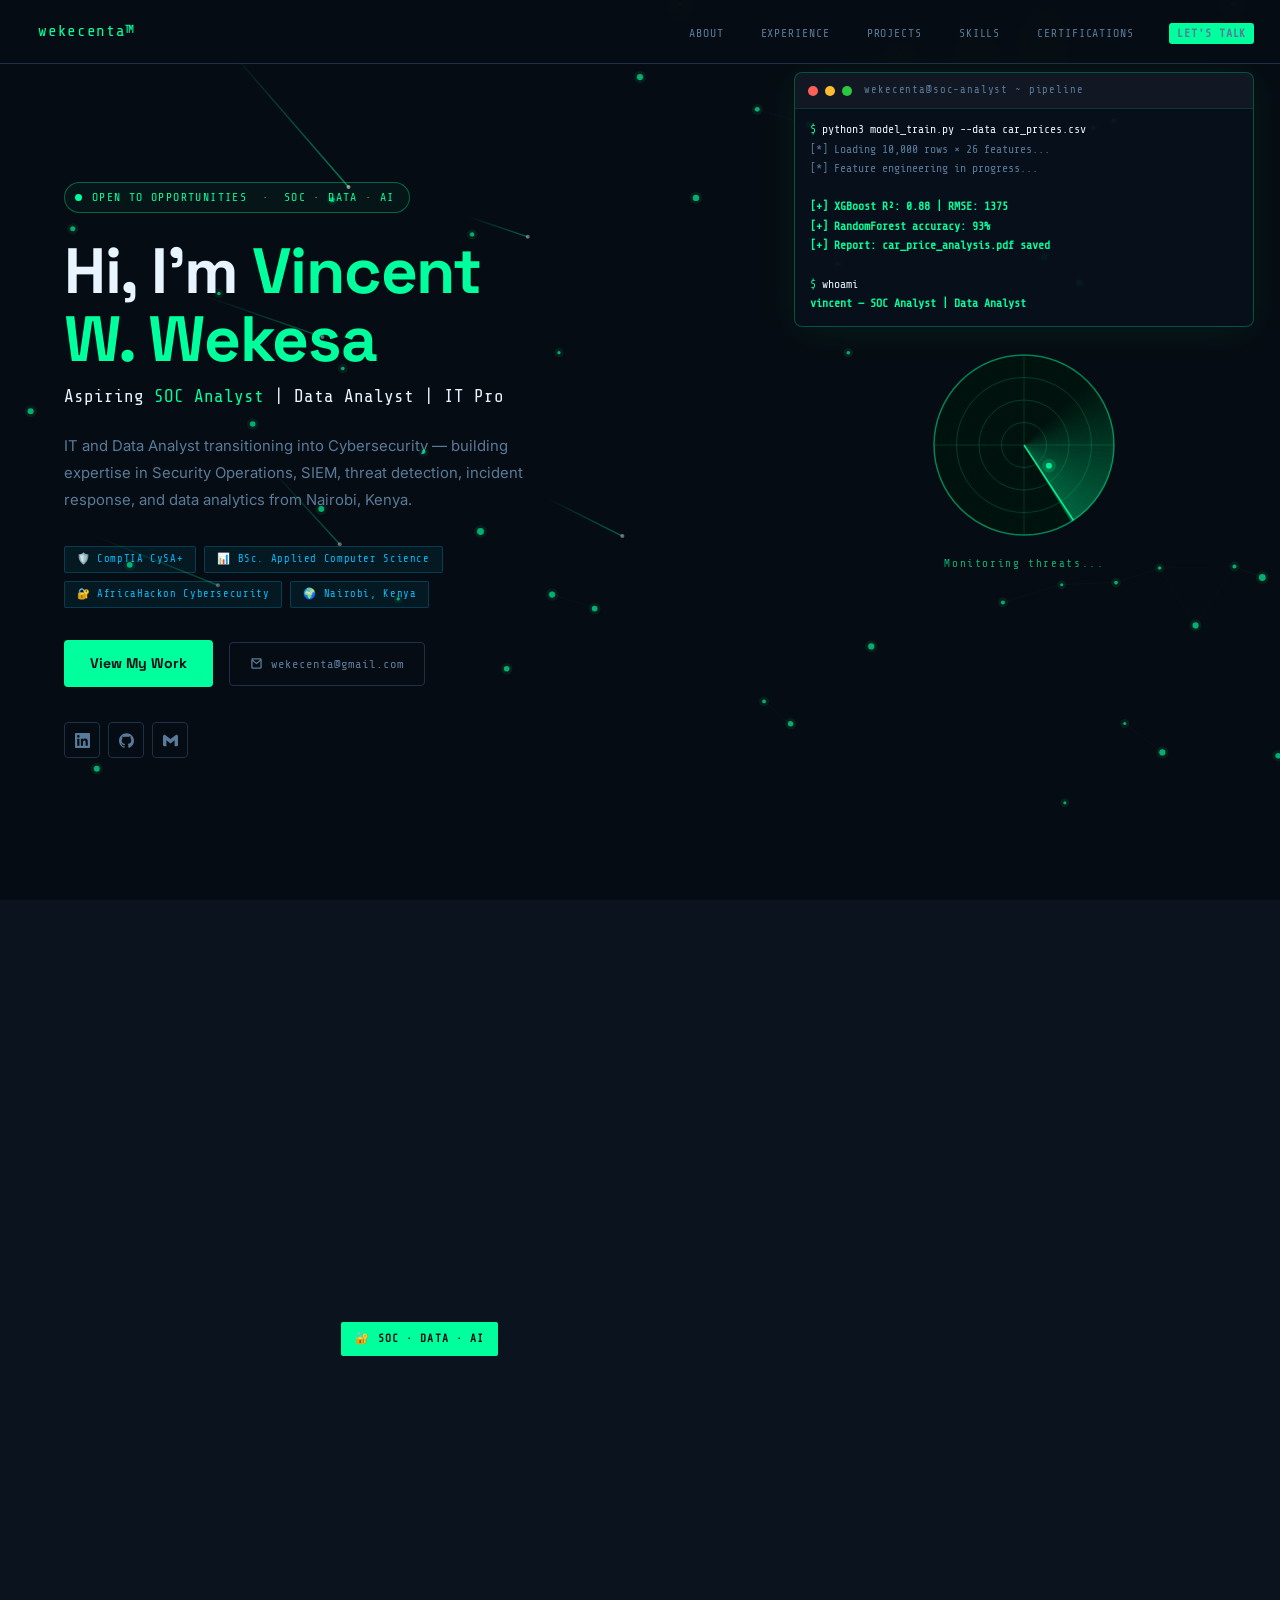
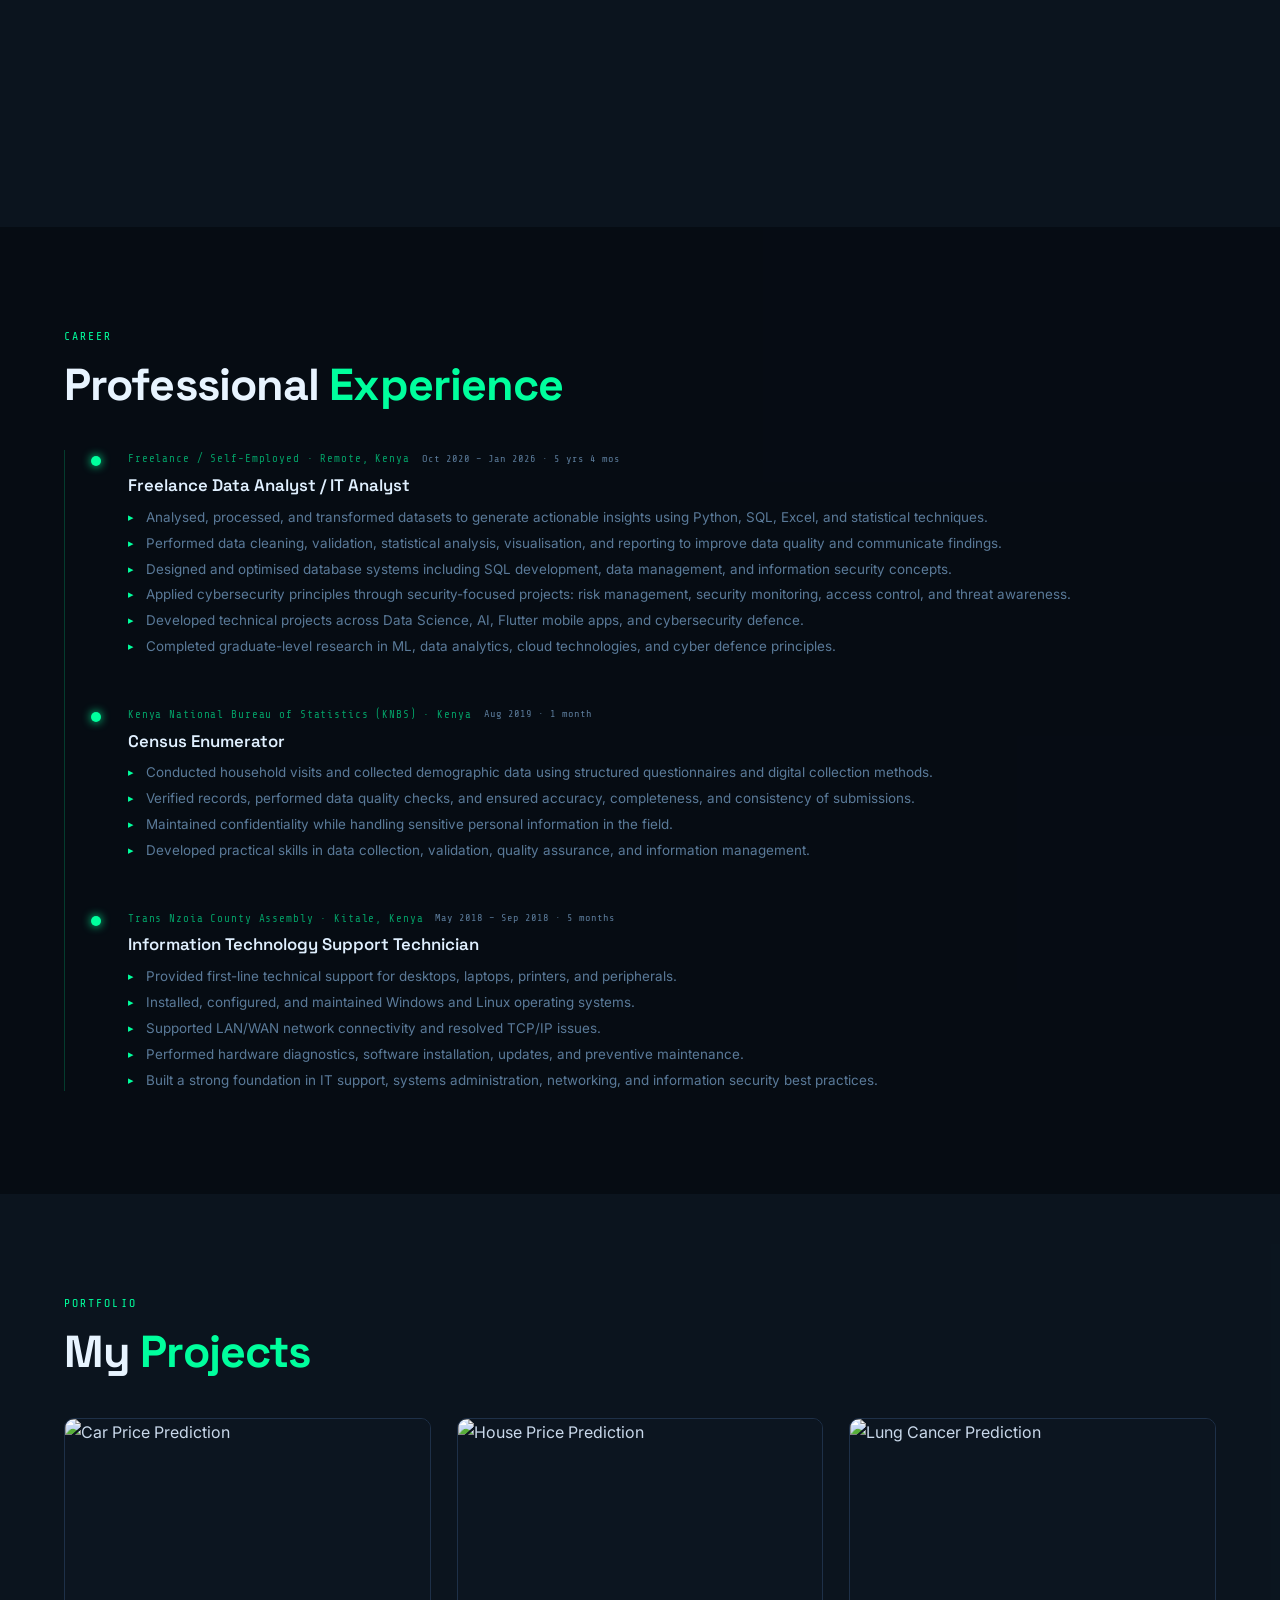
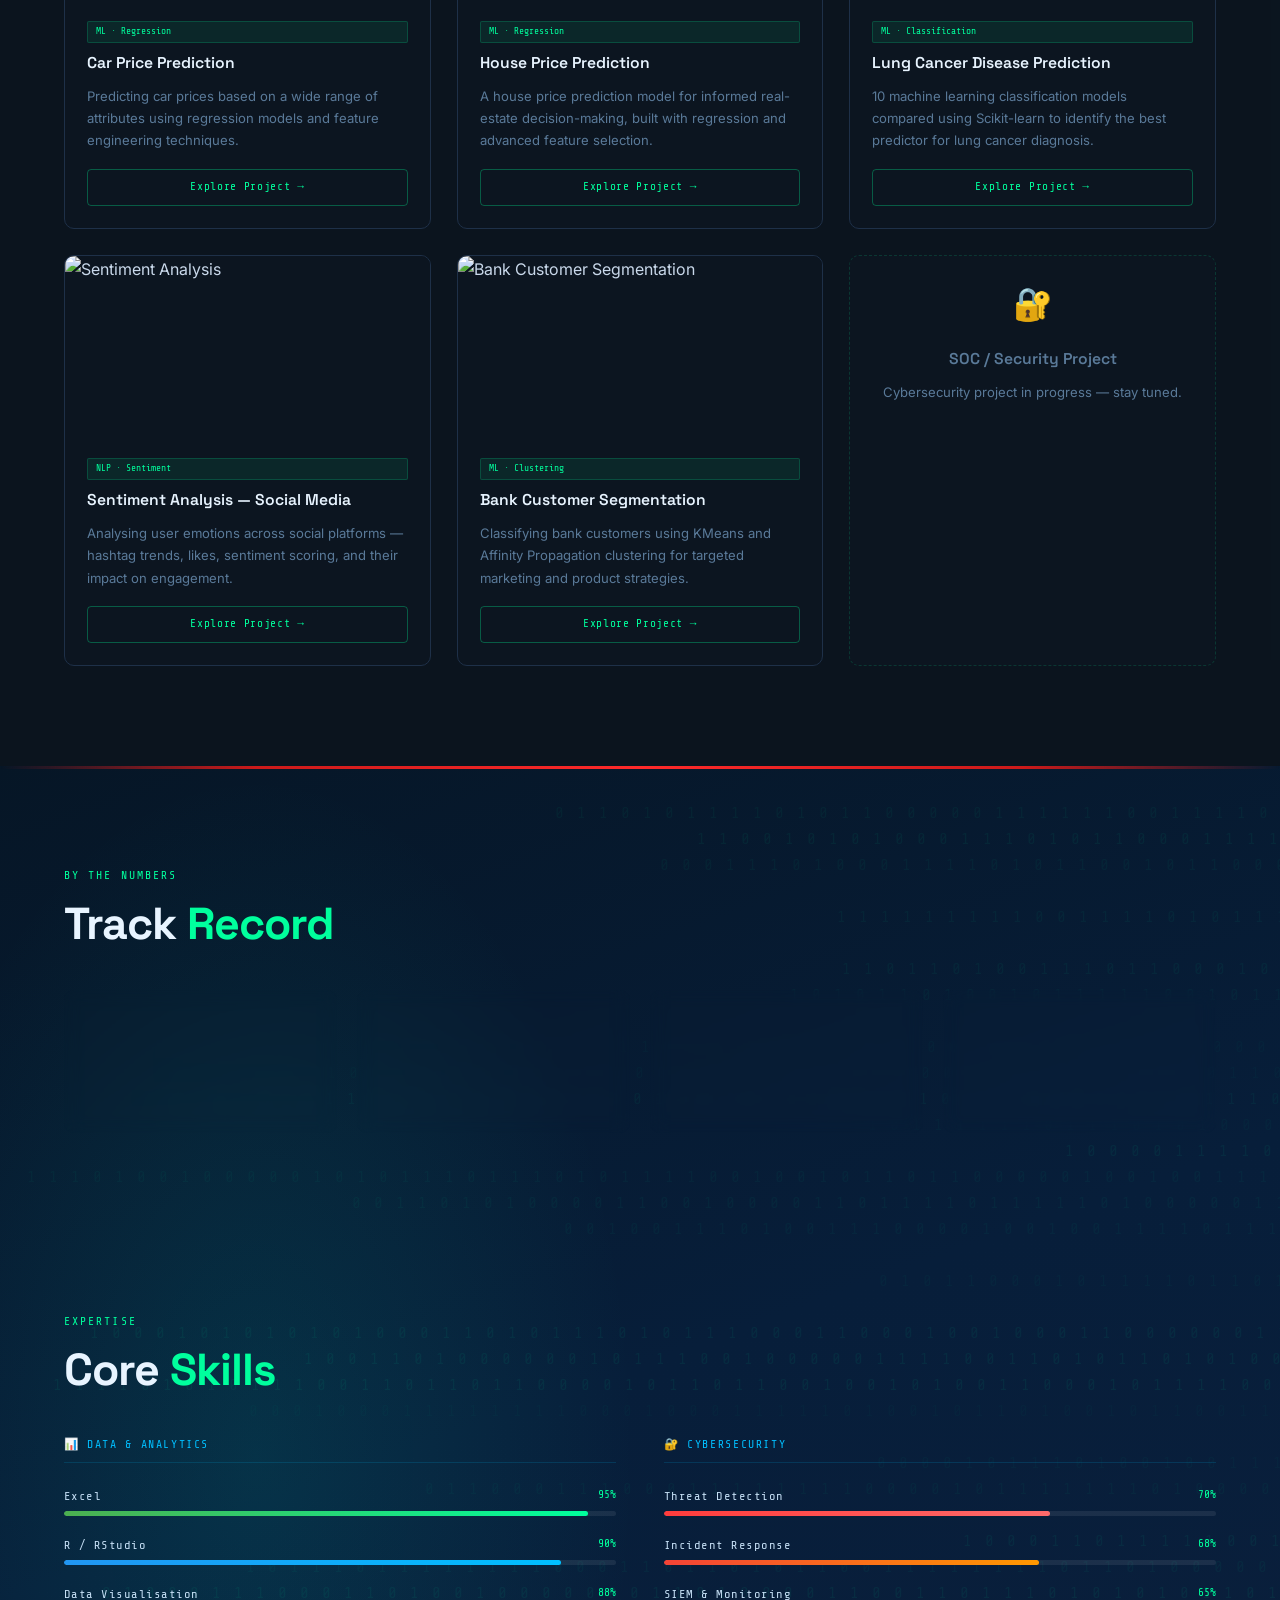
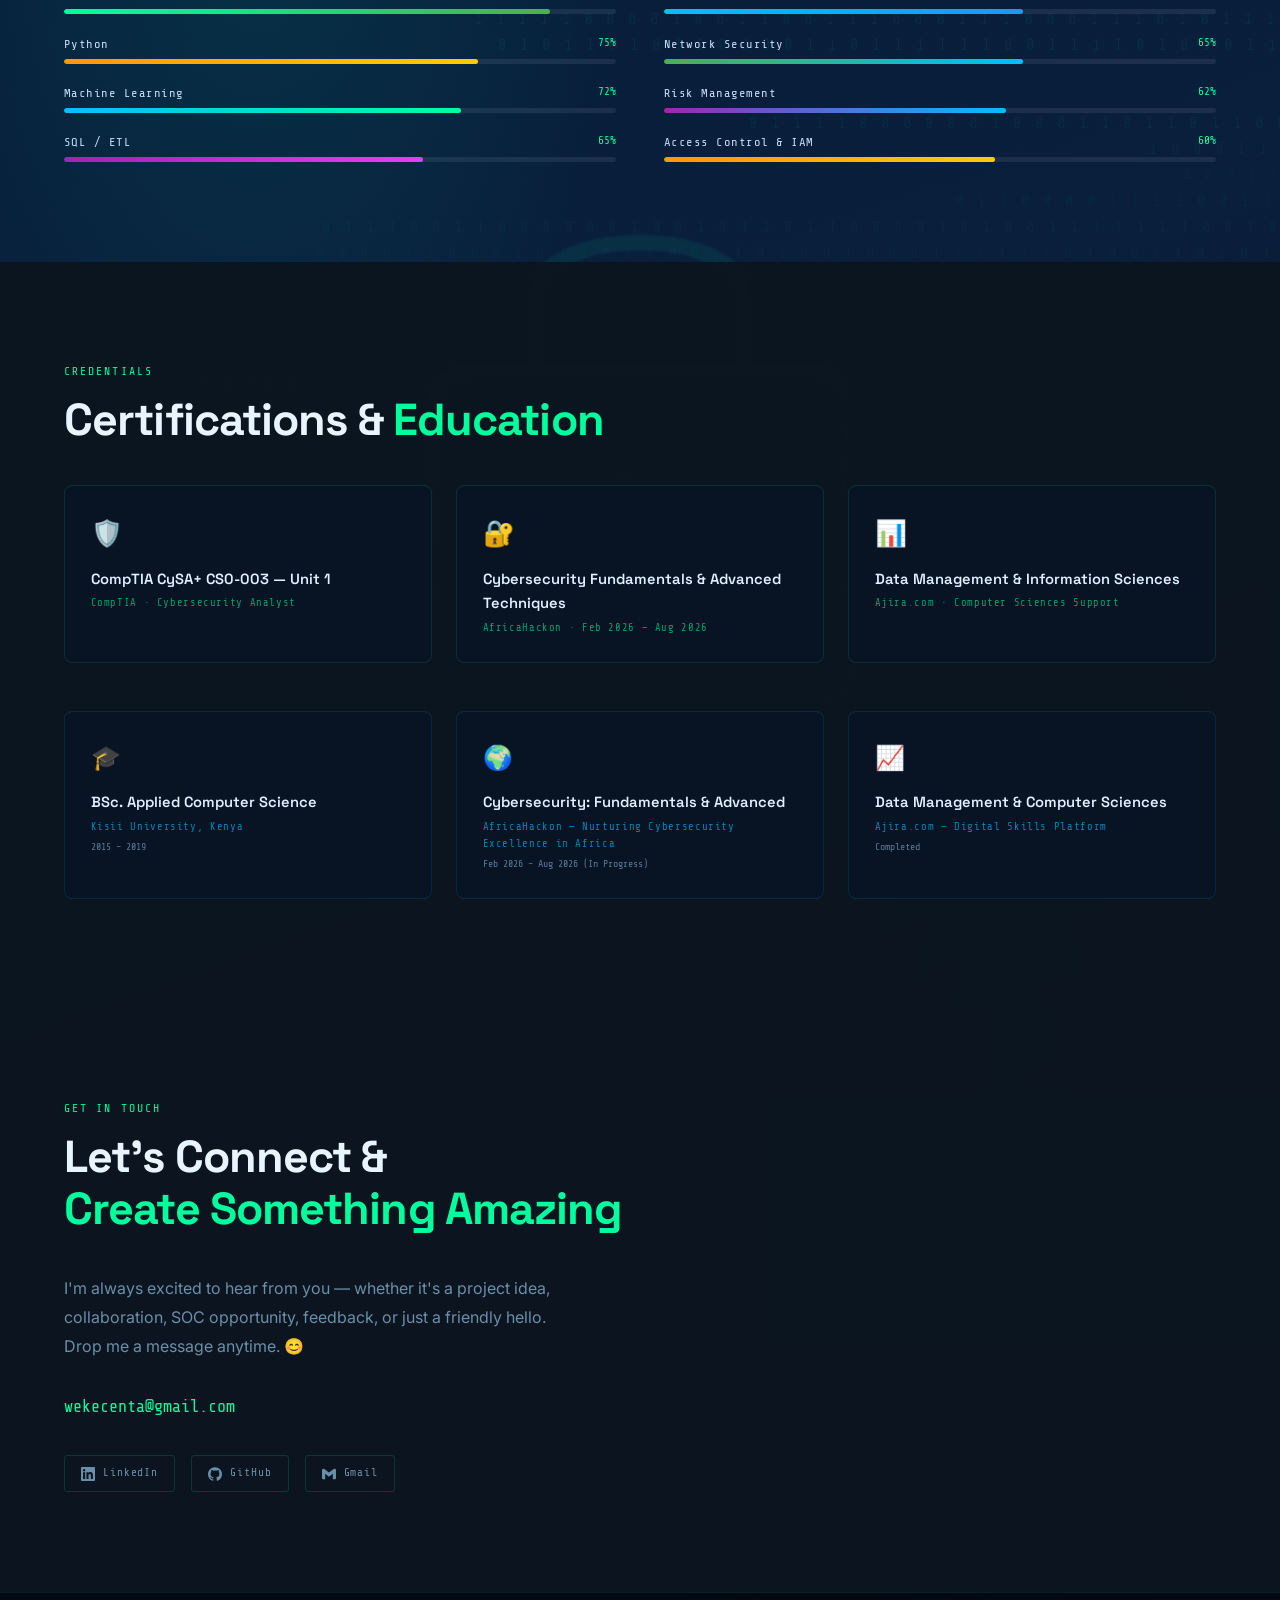
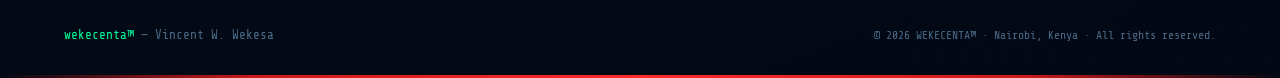
==== commit 7d6543ad: "Update wekecenta.html" ====
--- a/wekecenta.html
+++ b/wekecenta.html
@@ -1,5 +1,5 @@
 <!DOCTYPE html>
-<html lang="en">
+<html lang="en" xmlns:C="http://www.w3.org/1999/xhtml">
 <head>
   <meta charset="UTF-8" />
   <meta name="viewport" content="width=device-width, initial-scale=1.0" />
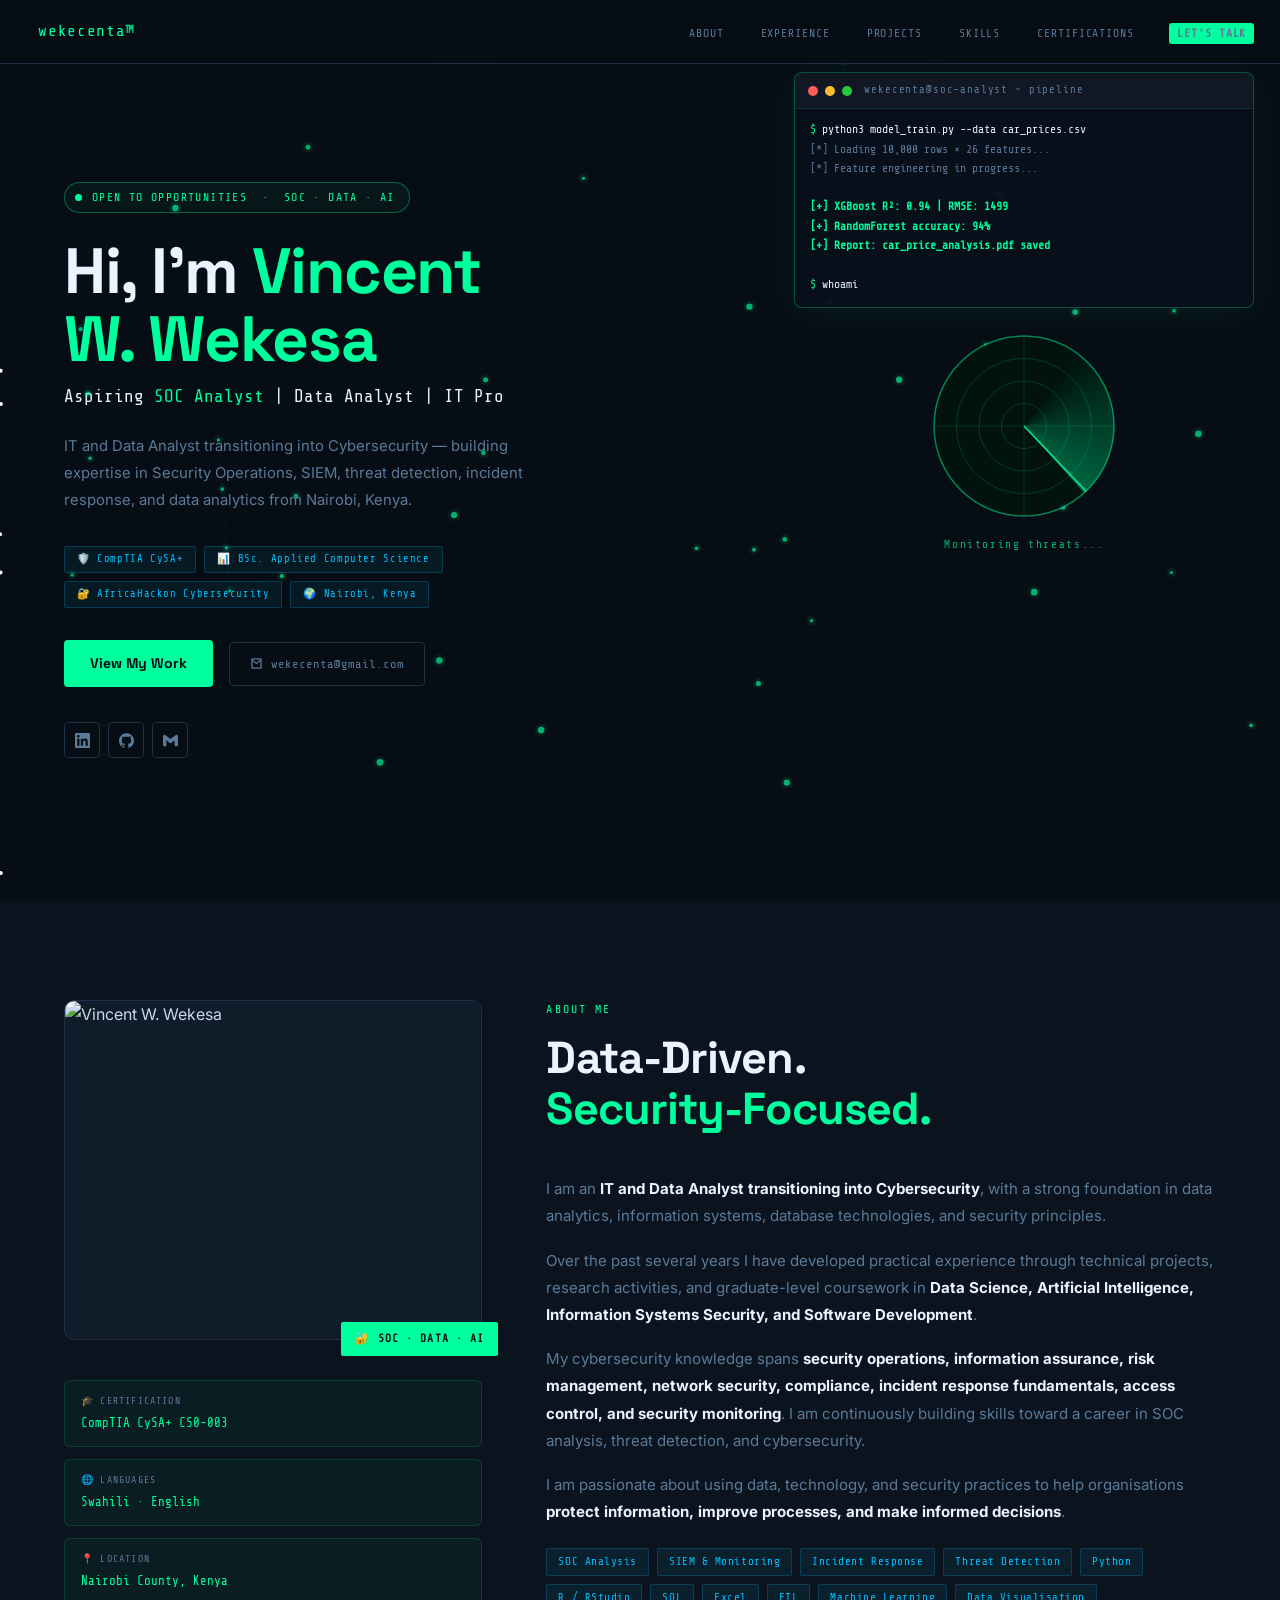
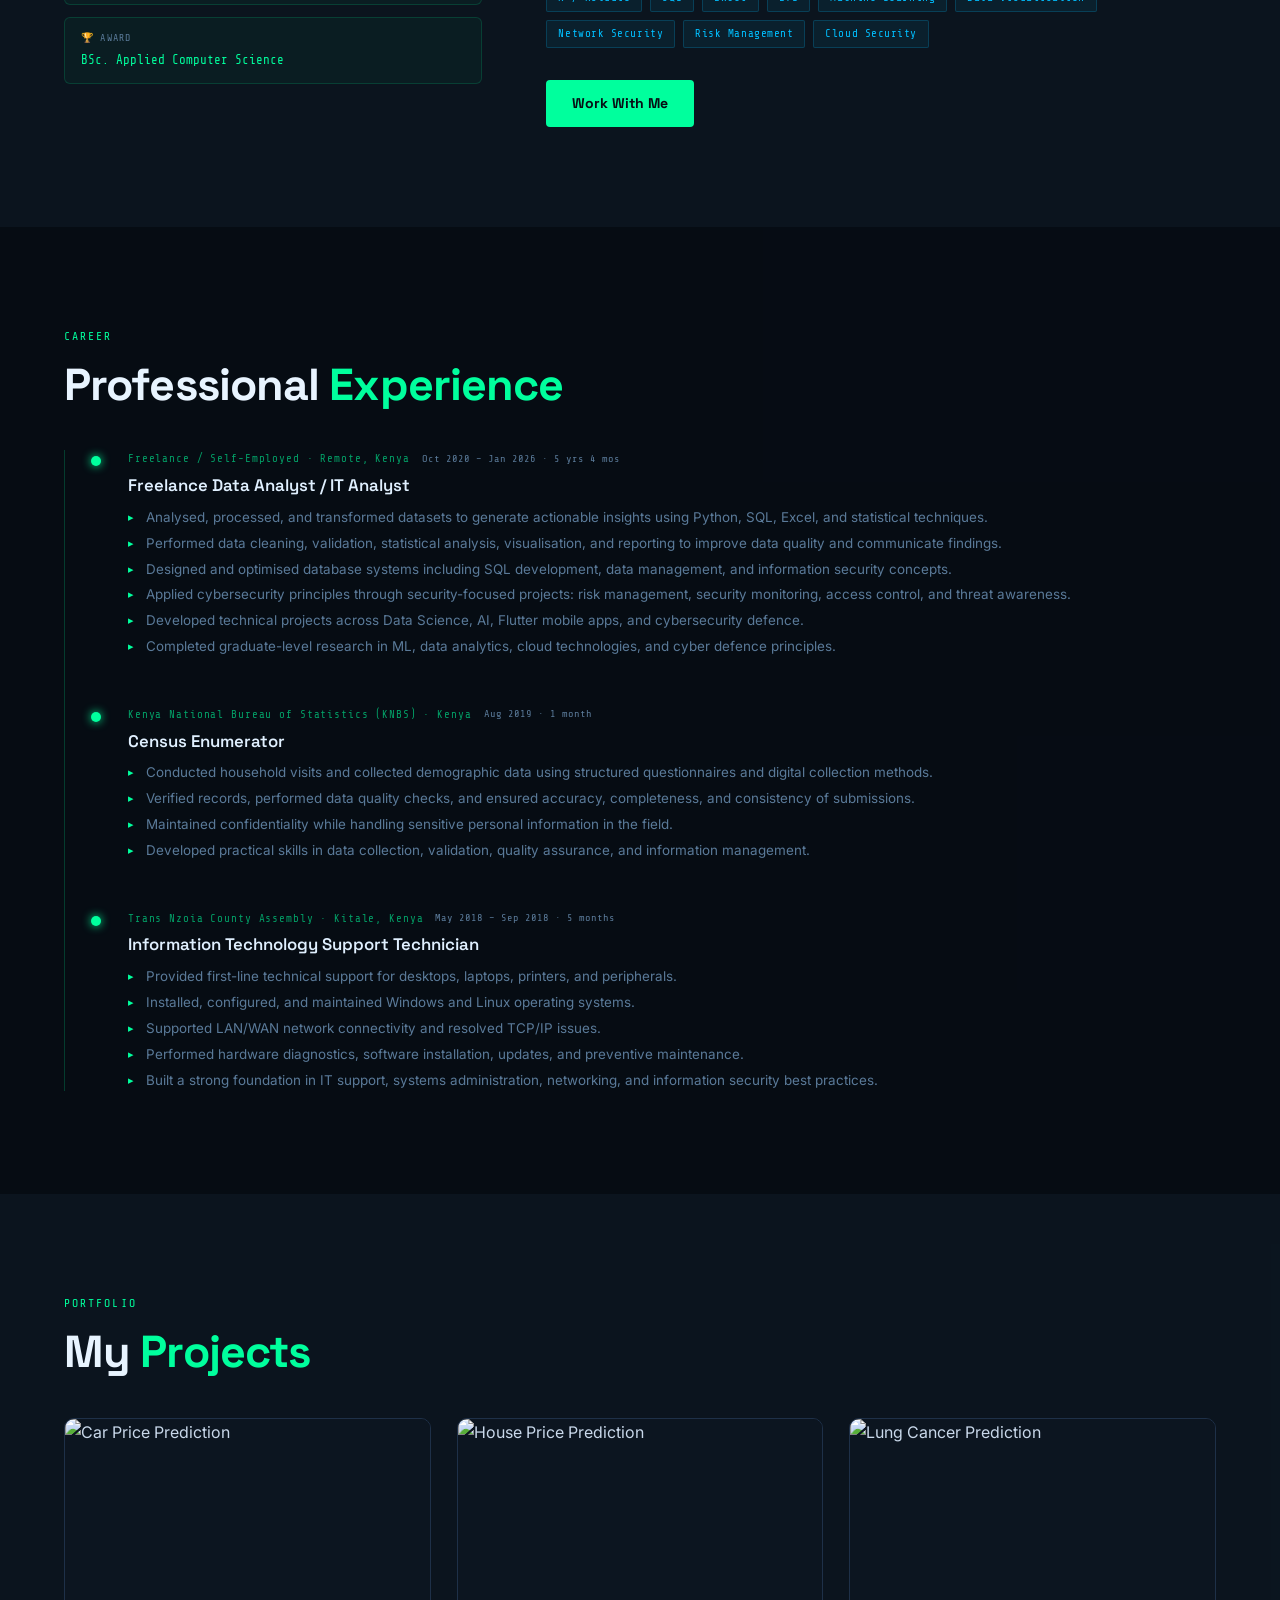
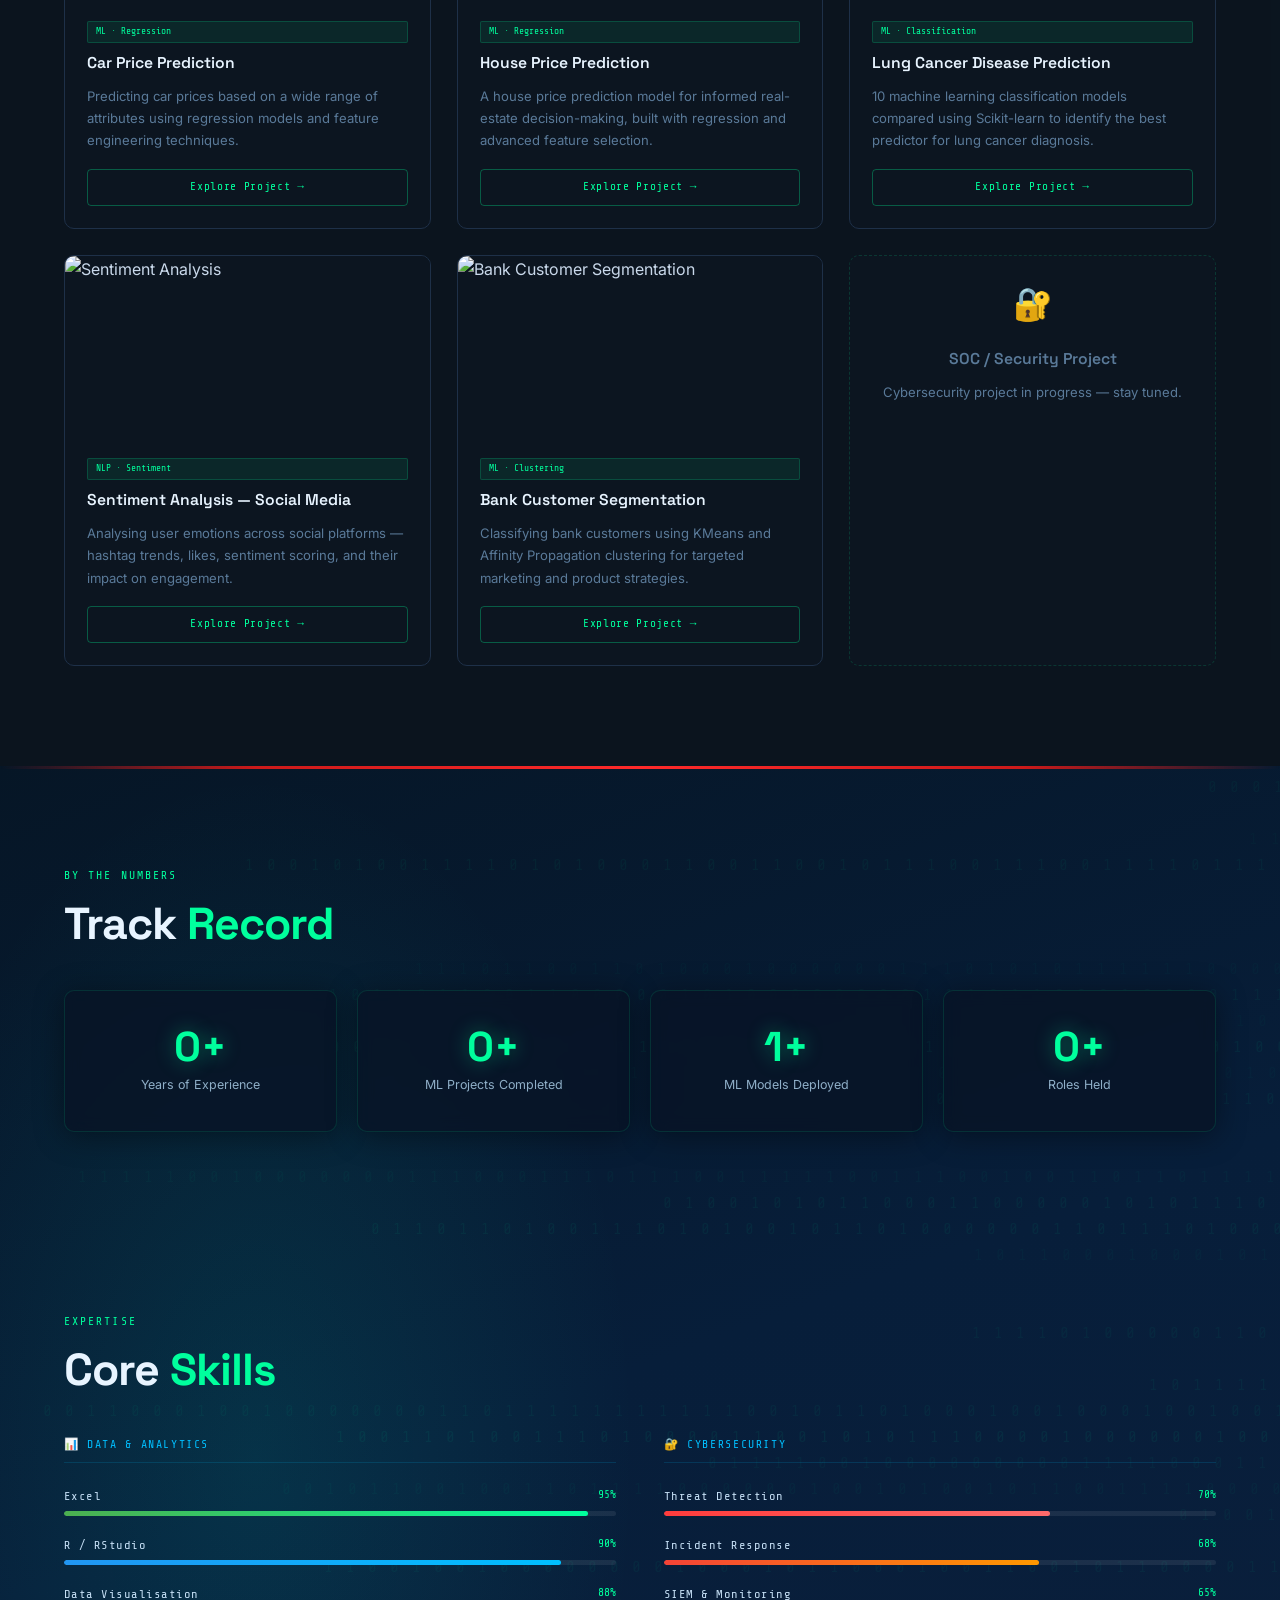
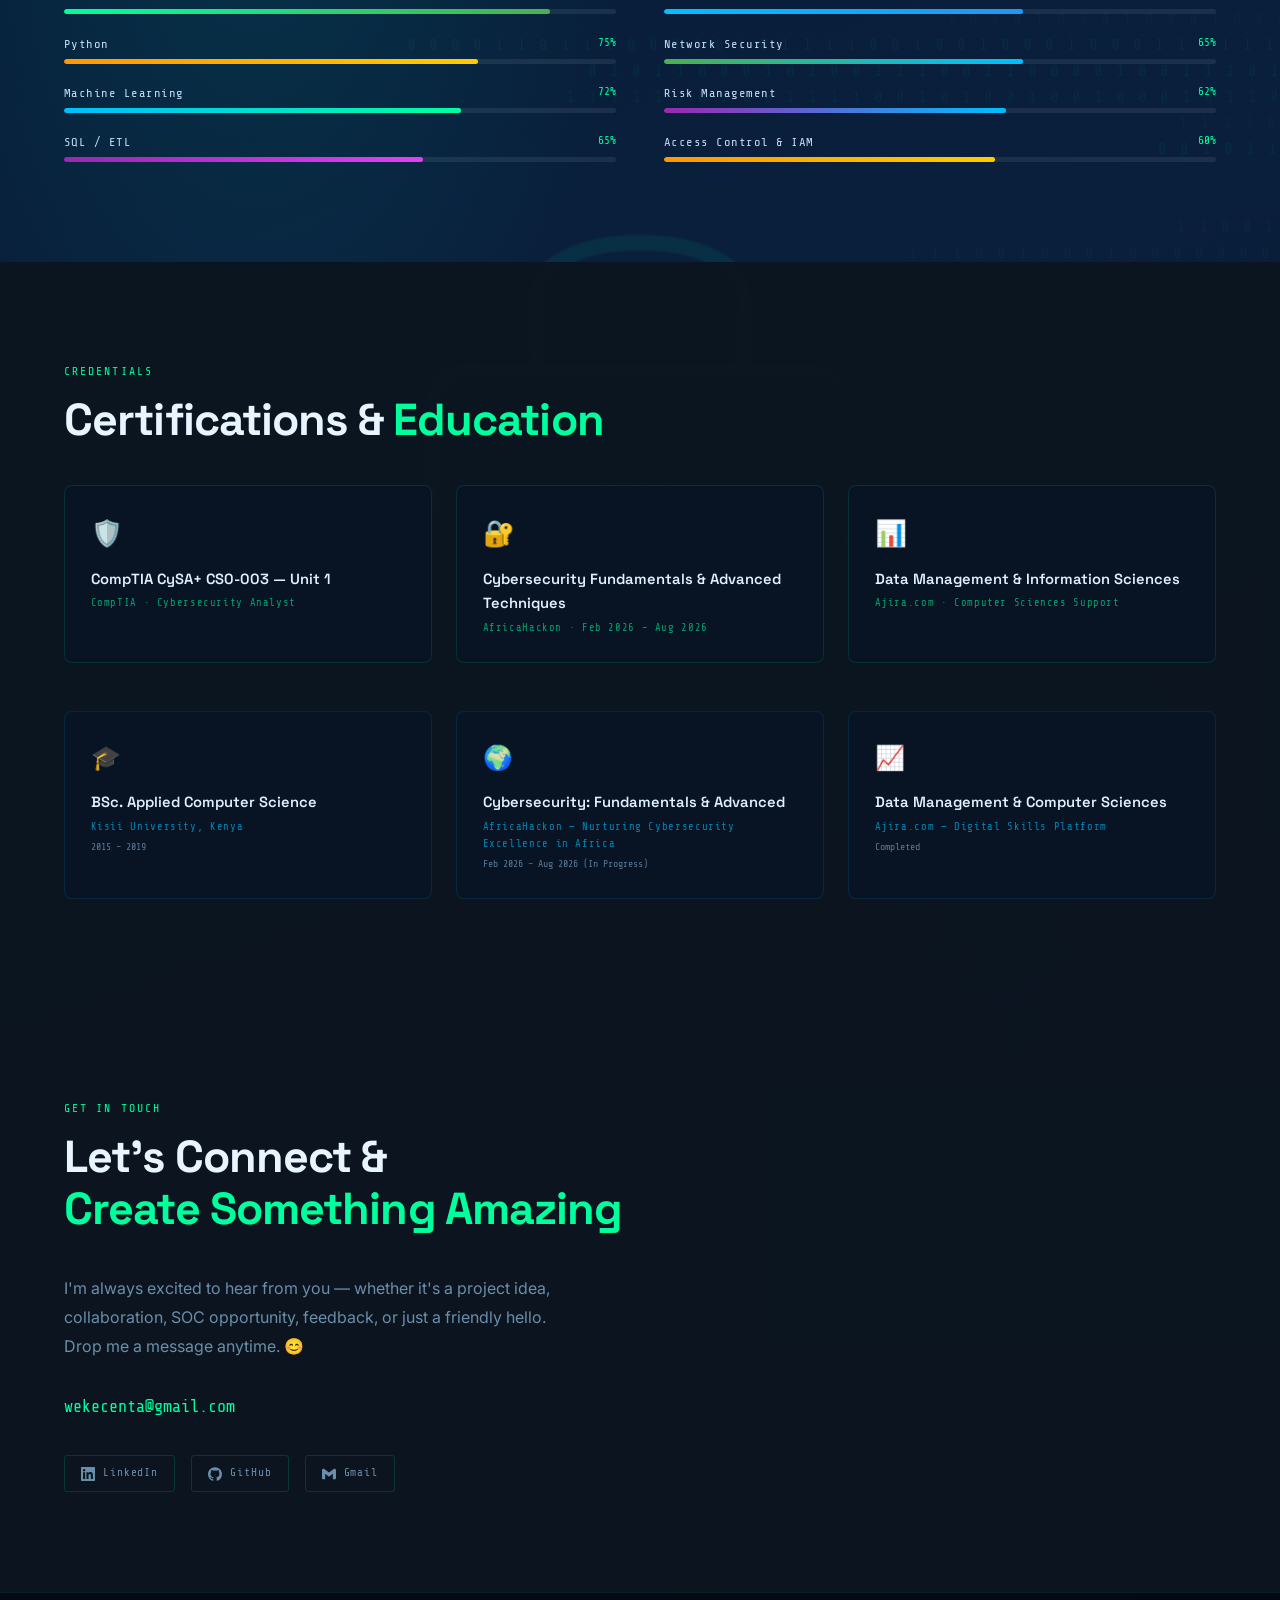
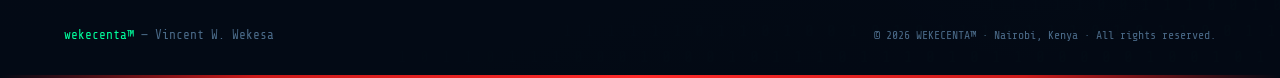
==== commit 7b1647f4: "Add missing newline at the beginning of wekecenta.html" ====
--- a/wekecenta.html
+++ b/wekecenta.html
@@ -1,5 +1,6 @@
 <!DOCTYPE html>
 <html lang="en" xmlns:C="http://www.w3.org/1999/xhtml">
+  
 <head>
   <meta charset="UTF-8" />
   <meta name="viewport" content="width=device-width, initial-scale=1.0" />
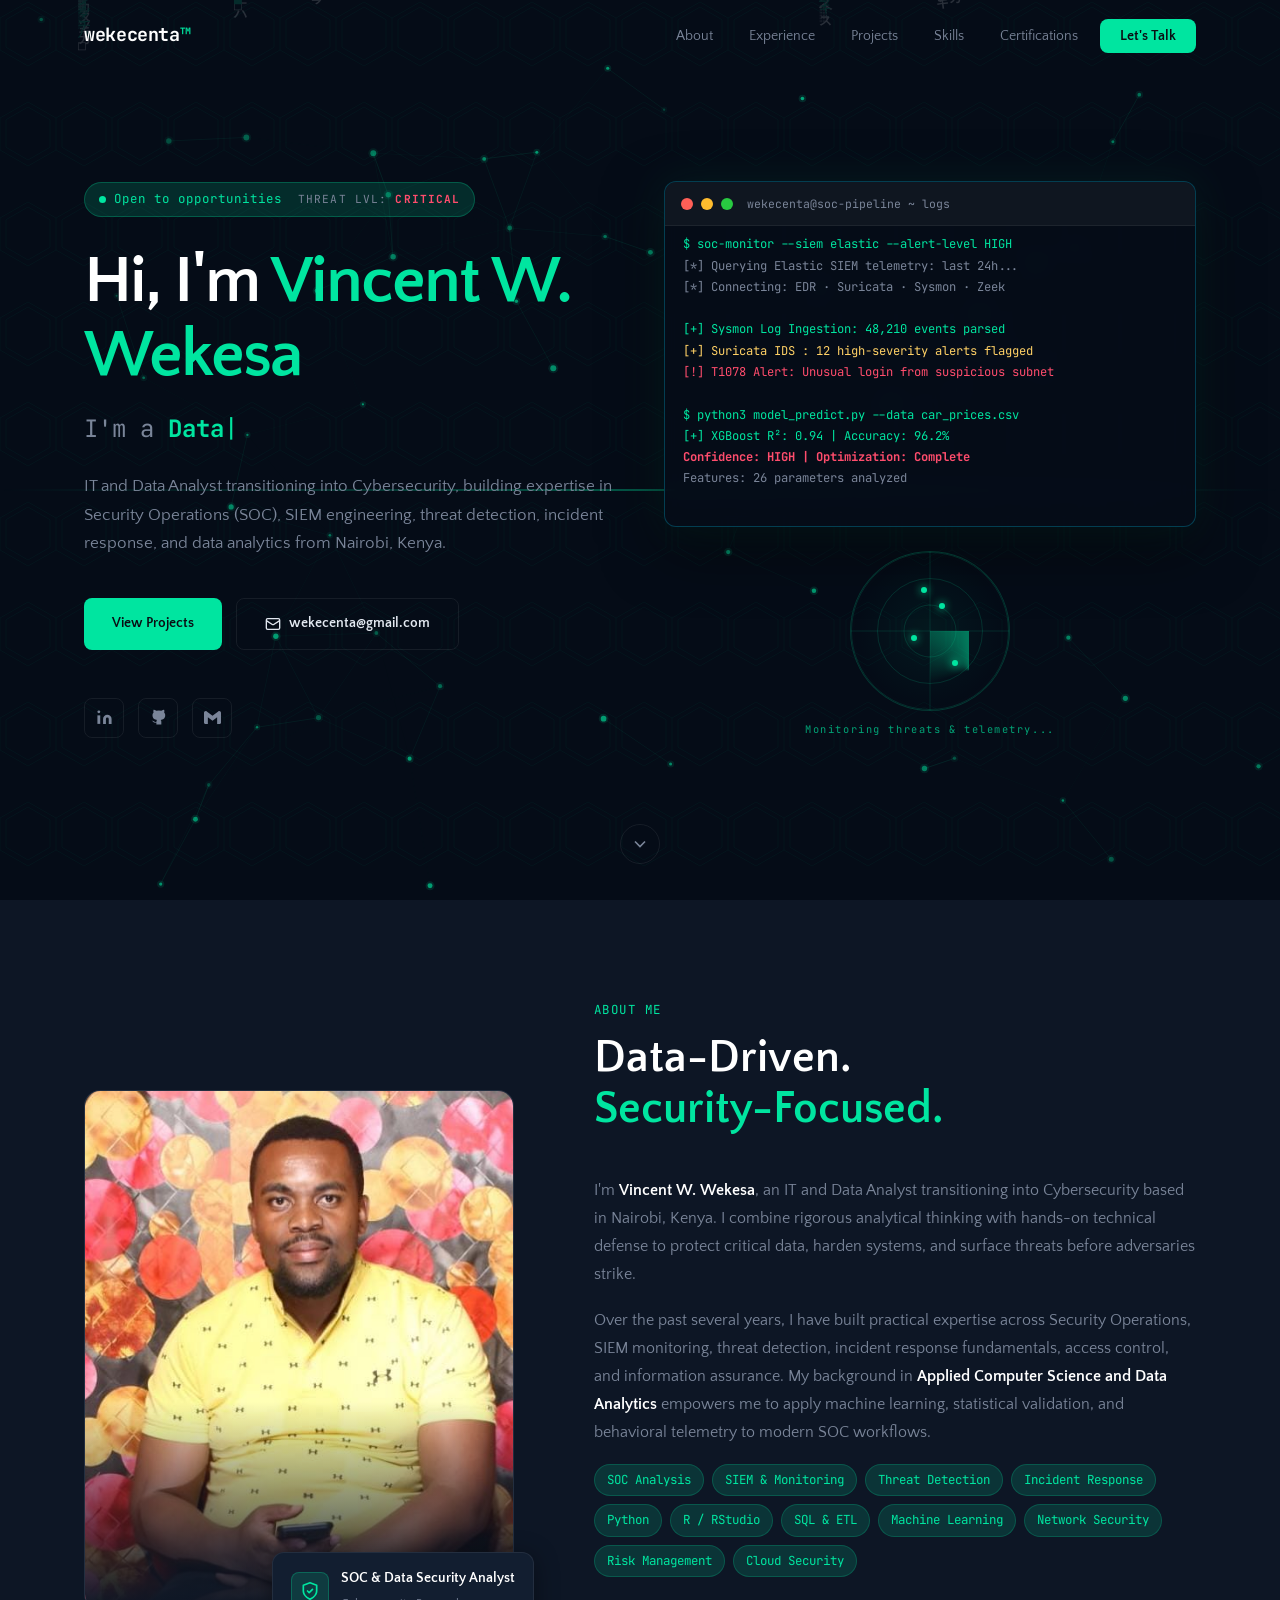
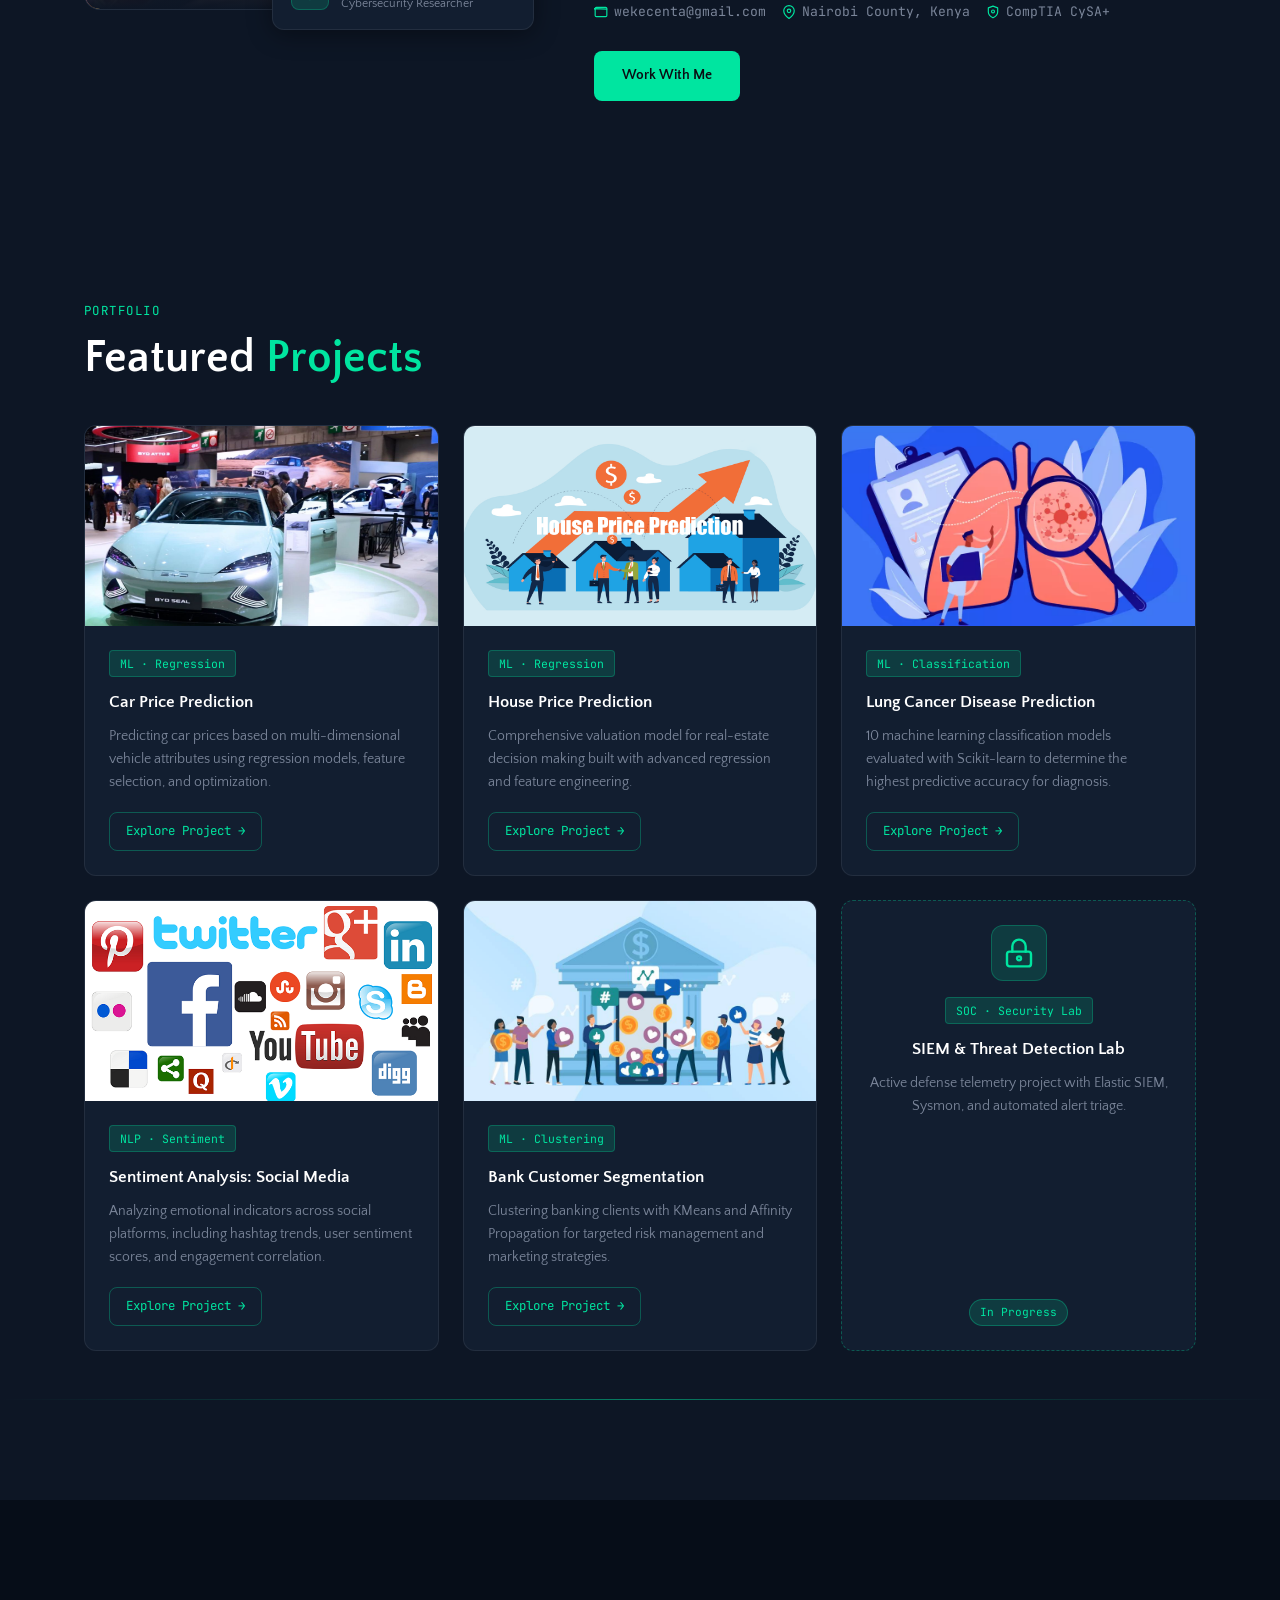
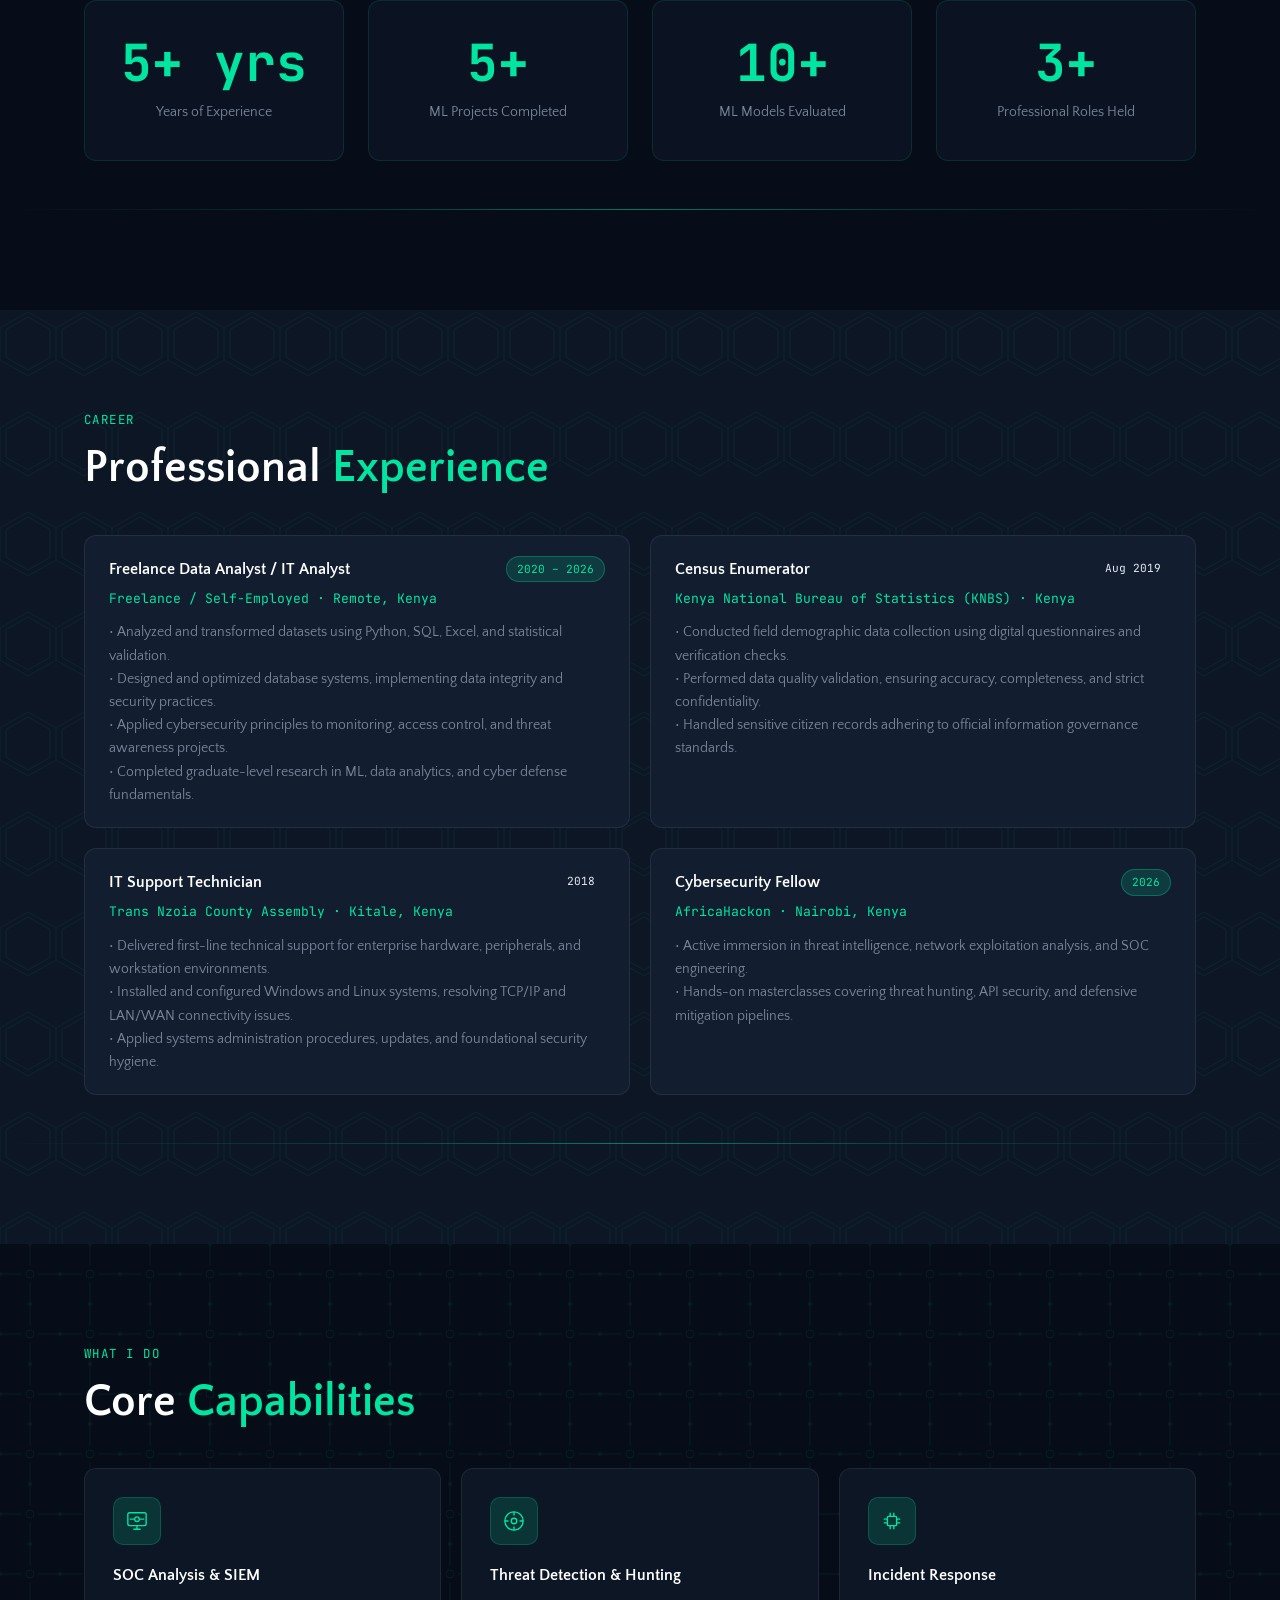
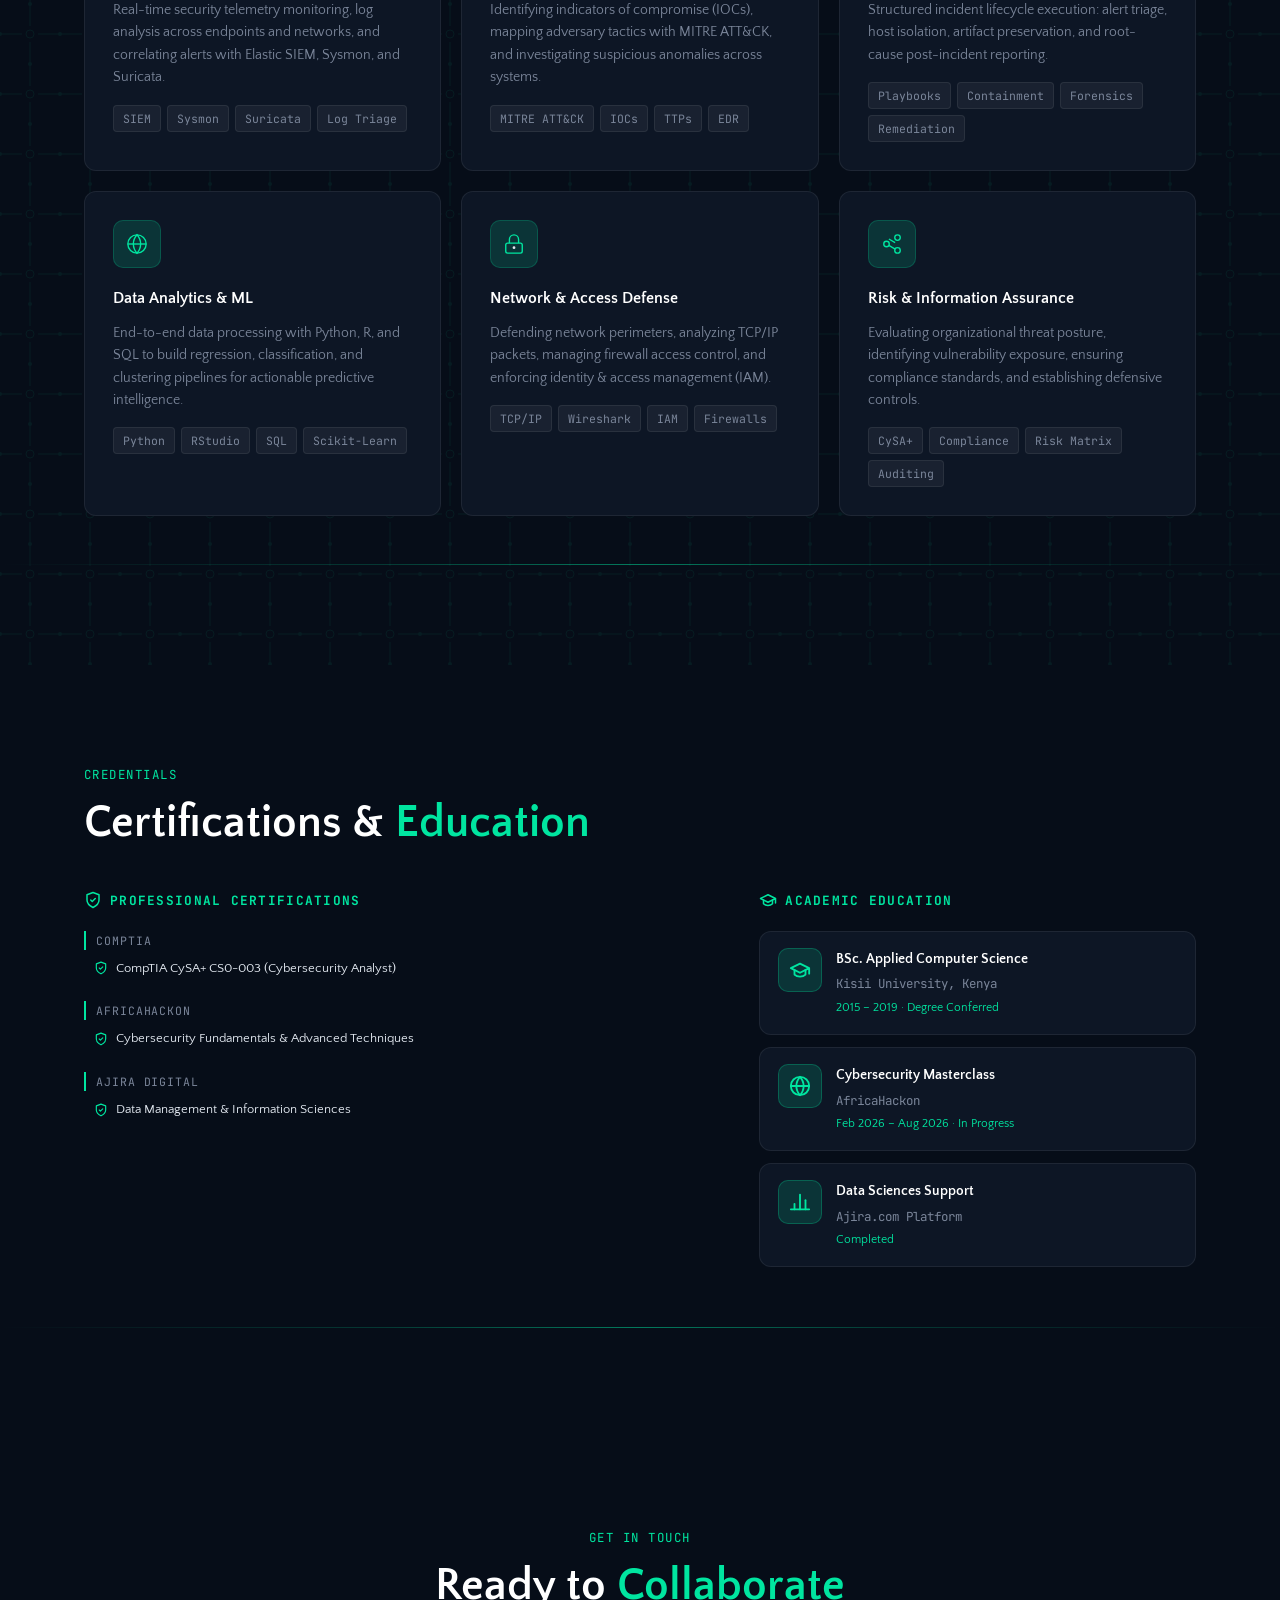
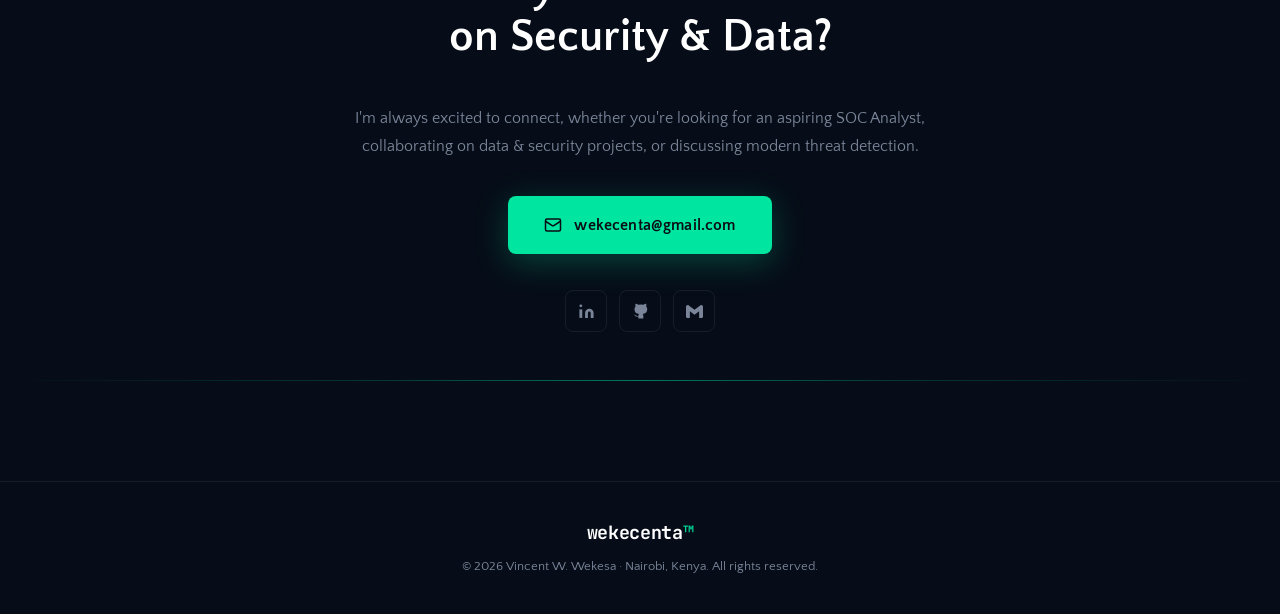
==== commit 7265c257: "Redesign portfolio with cybersecurity theme, vector SVG icons, and responsive layout" ====
--- a/wekecenta.html
+++ b/wekecenta.html
@@ -1,721 +1,640 @@
 <!DOCTYPE html>
-<html lang="en" xmlns:C="http://www.w3.org/1999/xhtml">
-  
+<html lang="en">
 <head>
   <meta charset="UTF-8" />
   <meta name="viewport" content="width=device-width, initial-scale=1.0" />
-  <title>Vincent W. Wekesa — SOC Analyst | Data Analyst | IT Enthusiast</title>
+  <meta name="description" content="Vincent W. Wekesa | SOC Analyst, Data Analyst & IT Professional based in Nairobi, Kenya." />
+  <title>Vincent W. Wekesa | SOC Analyst | Data Analyst</title>
+
+  <!-- Preconnect for speed -->
   <link rel="preconnect" href="https://fonts.googleapis.com" />
-  <link href="https://fonts.googleapis.com/css2?family=Share+Tech+Mono&family=Inter:wght@300;400;500;600;700&family=Space+Grotesk:wght@400;500;600;700&display=swap" rel="stylesheet" />
-  <style>
-    *, *::before, *::after { box-sizing: border-box; margin: 0; padding: 0; }
-    :root {
-      --bg:#070d14; --bg2:#0c1520; --accent:#00ff9d; --accent2:#00bfff;
-      --danger:#ff3c3c; --text:#c9d8ea; --muted:#5a7a99; --border:#1e3048;
-      --mono:'Share Tech Mono',monospace; --sans:'Space Grotesk',sans-serif; --body:'Inter',sans-serif;
-    }
-    html{scroll-behavior:smooth;}
-    body{background:var(--bg);color:var(--text);font-family:var(--body);font-size:16px;line-height:1.65;overflow-x:hidden;}
-    ::-webkit-scrollbar{width:4px;} ::-webkit-scrollbar-track{background:var(--bg);} ::-webkit-scrollbar-thumb{background:var(--accent);border-radius:2px;}
-
-    #matrixCanvas{position:fixed;top:0;left:0;width:100%;height:100%;z-index:0;pointer-events:none;opacity:0.17;}
-
-    /* NAV */
-    nav{position:fixed;top:0;left:0;right:0;z-index:100;display:flex;align-items:center;justify-content:space-between;padding:0 2vw 0 3vw;height:64px;background:rgba(7,13,20,0.93);backdrop-filter:blur(14px);border-bottom:1px solid var(--border);}
-    .nav-logo{font-family:var(--mono);color:var(--accent);font-size:1rem;text-decoration:none;letter-spacing:0.04em;flex-shrink:0;}
-    .nav-links{display:flex;gap:1.3rem;list-style:none;margin-left:auto;align-items:center;}
-    .nav-links a{font-family:var(--mono);font-size:0.72rem;color:var(--muted);text-decoration:none;letter-spacing:0.08em;text-transform:uppercase;transition:color 0.2s;padding:4px 8px;border-radius:3px;}
-    .nav-links a:hover{color:var(--accent);}
-    .nav-links a.active{color:#070d14;background:var(--accent);}
-    .nav-talk{font-family:var(--mono);font-size:0.72rem;font-weight:700;color:#070d14;background:var(--accent);border:none;cursor:pointer;padding:8px 18px;border-radius:4px;text-decoration:none;letter-spacing:0.06em;transition:background 0.2s,color 0.2s,box-shadow 0.2s;margin-left:0.4rem;}
-    .nav-talk:hover{background:#00e88a;box-shadow:0 0 14px rgba(0,255,157,0.4);}
-    .nav-talk.active{background:#005c38;color:var(--accent);box-shadow:0 0 16px rgba(0,255,157,0.5);}
-    @keyframes pulse-border{0%,100%{box-shadow:0 0 0 0 rgba(0,255,157,0.3)}50%{box-shadow:0 0 0 6px rgba(0,255,157,0)}}
-    .menu-toggle{display:none;flex-direction:column;gap:5px;cursor:pointer;border:none;background:none;padding:4px;margin-left:1rem;}
-    .menu-toggle span{display:block;width:22px;height:2px;background:var(--text);border-radius:1px;}
-    @media(max-width:760px){
-      .menu-toggle{display:flex;}
-      .nav-links{display:none;flex-direction:column;gap:0;position:absolute;top:64px;left:0;right:0;background:var(--bg2);border-bottom:1px solid var(--border);padding:1rem 5vw;margin-left:0;}
-      .nav-links.open{display:flex;}
-      .nav-links a{padding:12px 0;border-bottom:1px solid var(--border);font-size:0.85rem;}
-      .nav-talk{display:none;}
-    }
-
-    /* HERO */
-    #home{min-height:100vh;display:flex;flex-direction:column;justify-content:center;padding:100px 5vw 60px;position:relative;overflow:hidden;z-index:1;}
-    .hero-left{max-width:500px;}
-    .hero-eyebrow{display:inline-flex;align-items:center;gap:10px;font-family:var(--mono);font-size:0.72rem;color:var(--accent);letter-spacing:0.12em;text-transform:uppercase;border:1px solid rgba(0,255,157,0.35);border-radius:20px;padding:5px 14px 5px 10px;margin-bottom:1.6rem;background:rgba(0,255,157,0.04);}
-    .eyebrow-dot{width:7px;height:7px;background:var(--accent);border-radius:50%;animation:pulse-border 1.5s infinite;flex-shrink:0;}
-    .hero-photo{width:110px;height:110px;border-radius:50%;border:3px solid rgba(0,255,157,0.5);object-fit:cover;margin-bottom:1.4rem;box-shadow:0 0 20px rgba(0,255,157,0.2);}
-    h1{font-family:var(--sans);font-size:clamp(2.4rem,5vw,4.5rem);font-weight:700;line-height:1.06;color:#e8f4ff;letter-spacing:-0.02em;margin-bottom:0.5rem;}
-    h1 span{color:var(--accent);}
-    .hero-role{font-family:var(--mono);font-size:clamp(0.9rem,1.6vw,1.1rem);color:#e8f4ff;margin-bottom:1.4rem;}
-    .hero-role span{color:var(--accent);}
-    .hero-sub{font-size:0.93rem;color:var(--muted);max-width:460px;margin-bottom:2rem;line-height:1.8;}
-    .hero-ctas{display:flex;gap:1rem;flex-wrap:wrap;margin-bottom:2.2rem;align-items:center;}
-    .btn-primary{font-family:var(--sans);font-weight:700;font-size:0.88rem;background:var(--accent);color:#070d14;border:none;cursor:pointer;padding:12px 26px;border-radius:4px;text-decoration:none;transition:background 0.2s,transform 0.15s,box-shadow 0.2s;display:inline-block;}
-    .btn-primary:hover{background:#00e88a;transform:translateY(-1px);box-shadow:0 4px 20px rgba(0,255,157,0.35);}
-    .btn-ghost{font-family:var(--mono);font-size:0.76rem;color:var(--muted);text-decoration:none;display:flex;align-items:center;gap:8px;padding:11px 20px;border:1px solid var(--border);border-radius:4px;transition:color 0.2s,border-color 0.2s;}
-    .btn-ghost:hover{color:var(--accent2);border-color:var(--accent2);}
-    .hero-badges{display:flex;flex-wrap:wrap;gap:8px;margin-bottom:2rem;}
-    .hero-badge{font-family:var(--mono);font-size:0.65rem;color:var(--accent2);background:rgba(0,191,255,0.07);border:1px solid rgba(0,191,255,0.22);padding:4px 12px;border-radius:2px;letter-spacing:0.06em;}
-    .hero-socials{display:flex;gap:8px;}
-    .hero-socials a{display:flex;align-items:center;justify-content:center;width:36px;height:36px;color:var(--muted);border:1px solid var(--border);border-radius:4px;transition:color 0.2s,border-color 0.2s,background 0.2s;text-decoration:none;}
-    .hero-socials a:hover{color:var(--accent);border-color:var(--accent);background:rgba(0,255,157,0.06);}
-    .hero-socials a svg{width:15px;height:15px;fill:currentColor;}
-
-    /* HERO RIGHT */
-    .hero-right{position:absolute;top:72px;right:2vw;width:460px;display:none;flex-direction:column;gap:18px;z-index:10;}
-    @media(min-width:1000px){.hero-right{display:flex;}}
-    .terminal{background:rgba(8,16,28,0.94);border:1px solid rgba(0,255,157,0.28);border-radius:8px;width:100%;overflow:hidden;box-shadow:0 4px 40px rgba(0,255,157,0.07);font-family:var(--mono);font-size:0.72rem;color:var(--accent);}
-    .terminal-titlebar{display:flex;align-items:center;gap:7px;background:rgba(255,255,255,0.04);border-bottom:1px solid rgba(0,255,157,0.12);padding:9px 13px;}
-    .t-dot{width:10px;height:10px;border-radius:50%;} .t-red{background:#ff5f57;} .t-yellow{background:#febc2e;} .t-green{background:#28c840;}
-    .terminal-title{font-size:0.66rem;color:var(--muted);margin-left:5px;letter-spacing:0.08em;}
-    .terminal-body{padding:12px 15px;min-height:195px;max-height:240px;overflow:hidden;}
-    .term-line{margin-bottom:2px;line-height:1.5;opacity:0;transform:translateY(3px);transition:opacity 0.3s,transform 0.3s;}
-    .term-line.show{opacity:1;transform:translateY(0);}
-    .term-line.cmd{color:#e8f4ff;} .term-line.cmd .prompt{color:var(--accent);}
-    .term-line.info{color:var(--muted);} .term-line.ok{color:var(--accent);font-weight:bold;}
-    .term-line.warn{color:#ffcc00;} .term-line.err{color:var(--danger);} .term-line.dim{color:#1e3048;}
-    .blink{animation:blink 1s steps(1) infinite;}
-    @keyframes blink{0%,100%{opacity:1}50%{opacity:0}}
-    .radar-wrap{display:flex;flex-direction:column;align-items:center;gap:10px;}
-    #radarCanvas{display:block;}
-    .radar-label{font-family:var(--mono);font-size:0.68rem;color:var(--accent);letter-spacing:0.15em;opacity:0.7;}
-    #heroCanvas{position:absolute;inset:0;width:100%;height:100%;pointer-events:none;z-index:0;}
-
-    /* SECTIONS */
-    section{padding:100px 5vw;position:relative;z-index:1;}
-    .section-label{font-family:var(--mono);font-size:0.72rem;color:var(--accent);letter-spacing:0.18em;text-transform:uppercase;margin-bottom:0.8rem;}
-    h2{font-family:var(--sans);font-size:clamp(1.8rem,3.5vw,2.8rem);font-weight:700;color:#e8f4ff;line-height:1.15;letter-spacing:-0.02em;margin-bottom:2.5rem;}
-    h2 em{font-style:normal;color:var(--accent);}
-
-    /* ABOUT */
-    #about{background:rgba(12,21,32,0.96);backdrop-filter:blur(6px);}
-    .about-grid{display:grid;grid-template-columns:1fr 1.6fr;gap:4rem;align-items:start;}
-    @media(max-width:800px){.about-grid{grid-template-columns:1fr;gap:3rem;}}
-    .about-img-wrap{position:relative;}
-    .about-img-wrap img{width:100%;border-radius:10px;display:block;border:1px solid var(--border);}
-    .about-img-badge{position:absolute;bottom:-16px;right:-16px;background:var(--accent);color:#070d14;font-family:var(--mono);font-size:0.7rem;font-weight:700;padding:8px 14px;border-radius:2px;letter-spacing:0.1em;}
-
-    /* cert + lang cards */
-    .about-side-cards{display:flex;flex-direction:column;gap:12px;margin-top:2.5rem;}
-    .side-card{background:rgba(0,255,157,0.04);border:1px solid rgba(0,255,157,0.15);border-radius:6px;padding:12px 16px;}
-    .side-card-label{font-family:var(--mono);font-size:0.62rem;color:var(--muted);letter-spacing:0.12em;text-transform:uppercase;margin-bottom:4px;}
-    .side-card-val{font-family:var(--mono);font-size:0.78rem;color:var(--accent);}
-
-    .about-text p{color:var(--muted);margin-bottom:1.1rem;line-height:1.8;font-size:0.94rem;}
-    .skill-chips{display:flex;flex-wrap:wrap;gap:8px;margin:1.4rem 0 2rem;}
-    .chip{font-family:var(--mono);font-size:0.68rem;color:var(--accent2);background:rgba(0,191,255,0.07);border:1px solid rgba(0,191,255,0.2);padding:4px 11px;border-radius:2px;letter-spacing:0.05em;}
-
-    /* EXPERIENCE */
-    #experience{background:rgba(7,13,20,0.97);}
-    .timeline{position:relative;padding-left:2rem;}
-    .timeline::before{content:'';position:absolute;left:0;top:0;bottom:0;width:1px;background:rgba(0,255,157,0.2);}
-    .timeline-item{position:relative;padding:0 0 2.8rem 2rem;}
-    .timeline-item::before{content:'';position:absolute;left:-5.5px;top:6px;width:10px;height:10px;background:var(--accent);border-radius:50%;box-shadow:0 0 10px var(--accent);}
-    .timeline-item:last-child{padding-bottom:0;}
-    .tl-meta{display:flex;align-items:center;gap:12px;flex-wrap:wrap;margin-bottom:4px;}
-    .tl-company{font-family:var(--mono);font-size:0.68rem;color:rgba(0,255,157,0.6);letter-spacing:0.08em;}
-    .tl-date{font-family:var(--mono);font-size:0.64rem;color:var(--muted);}
-    .tl-role{font-family:var(--sans);font-size:1.05rem;font-weight:600;color:#e0f0ff;margin-bottom:6px;}
-    .tl-bullets{list-style:none;padding:0;}
-    .tl-bullets li{font-size:0.84rem;color:var(--muted);line-height:1.7;padding-left:1.1rem;position:relative;margin-bottom:3px;}
-    .tl-bullets li::before{content:'▸';position:absolute;left:0;color:var(--accent);font-size:0.7rem;top:2px;}
-
-    /* PROJECTS */
-    #projects{background:rgba(12,21,32,0.96);}
-    .projects-grid{display:grid;grid-template-columns:repeat(3,1fr);gap:1.6rem;}
-    @media(max-width:900px){.projects-grid{grid-template-columns:repeat(2,1fr);}}
-    @media(max-width:560px){.projects-grid{grid-template-columns:1fr;}}
-    .project-card{background:var(--bg2);border:1px solid var(--border);border-radius:10px;overflow:hidden;transition:border-color 0.25s,transform 0.2s,box-shadow 0.25s;display:flex;flex-direction:column;}
-    .project-card:hover{border-color:rgba(0,255,157,0.35);transform:translateY(-5px);box-shadow:0 8px 30px rgba(0,255,157,0.08);}
-    .project-card img{width:100%;height:180px;object-fit:cover;display:block;transition:transform 0.35s;}
-    .project-card:hover img{transform:scale(1.04);}
-    .project-body{padding:1.4rem;flex:1;display:flex;flex-direction:column;}
-    .project-tag{font-family:var(--mono);font-size:0.6rem;color:var(--accent);background:rgba(0,255,157,0.08);border:1px solid rgba(0,255,157,0.18);padding:2px 8px;border-radius:2px;display:inline-block;margin-bottom:8px;}
-    .project-title{font-family:var(--sans);font-size:0.98rem;font-weight:600;color:#e8f4ff;margin-bottom:0.5rem;}
-    .project-desc{font-size:0.82rem;color:var(--muted);line-height:1.7;flex:1;margin-bottom:1.1rem;}
-    .project-btn{font-family:var(--mono);font-size:0.7rem;color:var(--accent);border:1px solid rgba(0,255,157,0.3);border-radius:4px;padding:8px 16px;text-decoration:none;text-align:center;transition:background 0.2s,color 0.2s;letter-spacing:0.06em;display:inline-block;}
-    .project-btn:hover{background:var(--accent);color:#070d14;}
-
-    /* CYBER BG */
-    #cyberBg{position:relative;background:linear-gradient(160deg,#061626 0%,#071e3a 28%,#0a1f3c 50%,#07111f 75%,#040c18 100%);overflow:hidden;}
-    #cyberBg .lock-bg{position:absolute;top:50%;left:50%;transform:translate(-50%,-50%);width:min(520px,70vw);opacity:0.07;pointer-events:none;z-index:0;filter:blur(1px);}
-    #cyberBg::before{content:'';position:absolute;top:0;left:-10%;width:60%;height:55%;background:radial-gradient(ellipse,rgba(0,200,180,0.12) 0%,transparent 70%);pointer-events:none;z-index:0;}
-    #cyberBg::after{content:'';position:absolute;bottom:0;right:-5%;width:50%;height:50%;background:radial-gradient(ellipse,rgba(0,100,220,0.09) 0%,transparent 70%);pointer-events:none;z-index:0;}
-    .red-accent-line{position:absolute;left:0;right:0;height:3px;background:linear-gradient(90deg,transparent 0%,#cc1a1a 20%,#ff2a2a 50%,#cc1a1a 80%,transparent 100%);z-index:2;}
-    #binaryCanvas{position:absolute;inset:0;width:100%;height:100%;pointer-events:none;z-index:0;opacity:0.22;}
-    #cyberBg > section, #cyberBg > footer{position:relative;z-index:1;}
-
-    /* STATS */
-    #stats{background:transparent;padding-bottom:80px;}
-    .stats-grid{display:grid;grid-template-columns:repeat(4,1fr);gap:20px;}
-    @media(max-width:700px){.stats-grid{grid-template-columns:repeat(2,1fr);}}
-    .stat-cell{background:rgba(8,20,38,0.82);border:1px solid rgba(0,255,157,0.12);border-radius:10px;padding:2.2rem 1.6rem;text-align:center;backdrop-filter:blur(8px);box-shadow:0 4px 30px rgba(0,0,0,0.4);transition:border-color 0.3s,transform 0.2s;}
-    .stat-cell:hover{border-color:rgba(0,255,157,0.35);transform:translateY(-4px);}
-    .stat-num{font-family:var(--sans);font-size:2.6rem;font-weight:700;color:var(--accent);line-height:1;margin-bottom:0.5rem;text-shadow:0 0 20px rgba(0,255,157,0.4);}
-    .stat-label{font-family:var(--body);font-size:0.78rem;color:#8fafc8;}
-
-    /* SKILLS */
-    #skills{background:transparent;}
-    .skills-wrapper{display:grid;grid-template-columns:1fr 1fr;gap:3rem;}
-    @media(max-width:700px){.skills-wrapper{grid-template-columns:1fr;}}
-    .skills-col-title{font-family:var(--mono);font-size:0.72rem;color:var(--accent2);letter-spacing:0.14em;text-transform:uppercase;margin-bottom:1.4rem;border-bottom:1px solid rgba(0,191,255,0.15);padding-bottom:8px;}
-    .skills-list{display:flex;flex-direction:column;gap:1.2rem;}
-    .skill-meta{display:flex;justify-content:space-between;margin-bottom:5px;}
-    .skill-name{font-family:var(--mono);font-size:0.76rem;color:#c5dff5;letter-spacing:0.04em;}
-    .skill-pct{font-family:var(--mono);font-size:0.7rem;color:var(--accent);}
-    .skill-bar{height:5px;background:rgba(255,255,255,0.08);border-radius:3px;overflow:hidden;}
-    .skill-fill{height:100%;border-radius:3px;width:0;transition:width 1.2s cubic-bezier(.4,0,.2,1);}
-
-    /* CERTIFICATIONS */
-    #certifications{background:rgba(12,21,32,0.96);}
-    .certs-grid{display:grid;grid-template-columns:repeat(3,1fr);gap:1.5rem;}
-    @media(max-width:900px){.certs-grid{grid-template-columns:repeat(2,1fr);}}
-    @media(max-width:560px){.certs-grid{grid-template-columns:1fr;}}
-    .cert-card{background:rgba(8,20,38,0.8);border:1px solid rgba(0,255,157,0.12);border-radius:8px;padding:1.6rem;transition:border-color 0.25s,transform 0.2s;position:relative;overflow:hidden;}
-    .cert-card::before{content:'';position:absolute;top:0;left:0;right:0;height:2px;background:var(--accent);transform:scaleX(0);transform-origin:left;transition:transform 0.3s;}
-    .cert-card:hover{border-color:rgba(0,255,157,0.3);transform:translateY(-3px);}
-    .cert-card:hover::before{transform:scaleX(1);}
-    .cert-icon{font-size:1.6rem;margin-bottom:0.8rem;}
-    .cert-name{font-family:var(--sans);font-size:0.92rem;font-weight:600;color:#e0f0ff;margin-bottom:4px;}
-    .cert-issuer{font-family:var(--mono);font-size:0.65rem;color:rgba(0,255,157,0.6);letter-spacing:0.06em;}
-
-    /* EDUCATION */
-    #education{background:transparent;}
-    .edu-grid{display:grid;grid-template-columns:repeat(3,1fr);gap:1.5rem;}
-    @media(max-width:900px){.edu-grid{grid-template-columns:repeat(2,1fr);}}
-    @media(max-width:560px){.edu-grid{grid-template-columns:1fr;}}
-    .edu-card{background:rgba(8,20,38,0.8);border:1px solid rgba(0,191,255,0.12);border-radius:8px;padding:1.6rem;transition:border-color 0.25s,transform 0.2s;}
-    .edu-card:hover{border-color:rgba(0,191,255,0.3);transform:translateY(-3px);}
-    .edu-icon{font-size:1.5rem;margin-bottom:0.8rem;}
-    .edu-degree{font-family:var(--sans);font-size:0.92rem;font-weight:600;color:#e0f0ff;margin-bottom:4px;}
-    .edu-school{font-family:var(--mono);font-size:0.66rem;color:rgba(0,191,255,0.65);letter-spacing:0.06em;margin-bottom:3px;}
-    .edu-year{font-family:var(--mono);font-size:0.62rem;color:var(--muted);}
-
-    /* CONTACT */
-    #contact{background:rgba(12,21,32,0.96);}
-    .contact-inner{max-width:640px;}
-    .contact-email{font-family:var(--mono);font-size:1.05rem;color:var(--accent);text-decoration:none;border-bottom:1px solid transparent;padding-bottom:2px;transition:border-color 0.2s;display:inline-block;margin-bottom:2rem;}
-    .contact-email:hover{border-color:var(--accent);}
-    .contact-socials{display:flex;gap:1rem;flex-wrap:wrap;}
-    .contact-socials a{font-family:var(--mono);font-size:0.7rem;color:#6a8faa;text-decoration:none;letter-spacing:0.08em;padding:8px 16px;border:1px solid rgba(0,255,157,0.15);border-radius:3px;transition:color 0.2s,border-color 0.2s;display:flex;align-items:center;gap:8px;}
-    .contact-socials a:hover{color:var(--accent);border-color:var(--accent);}
-    .contact-socials a svg{width:14px;height:14px;fill:currentColor;flex-shrink:0;}
-
-    /* FOOTER */
-    footer{background:rgba(4,10,20,0.85);border-top:1px solid rgba(0,255,157,0.1);padding:2rem 5vw;display:flex;justify-content:space-between;align-items:center;flex-wrap:wrap;gap:1rem;}
-    .footer-brand{font-family:var(--mono);font-size:0.8rem;color:#4a6a88;}
-    .footer-brand span{color:var(--accent);}
-    .footer-copy{font-family:var(--mono);font-size:0.72rem;color:#4a6a88;}
-  </style>
+  <link rel="preconnect" href="https://fonts.gstatic.com" crossorigin />
+  <link href="https://fonts.googleapis.com/css2?family=Quattrocento+Sans:ital,wght@0,400;0,700;1,400&family=JetBrains+Mono:wght@400;700&display=swap" rel="stylesheet" />
+
+  <link rel="icon" type="image/png" href="images/favicon.png" />
+  <link rel="apple-touch-icon" href="images/favicon.png" />
+  <link rel="stylesheet" href="css/style.css" />
 </head>
 <body>
 
-<canvas id="matrixCanvas"></canvas>
-
-<!-- NAV -->
-<nav>
-  <a href="#home" class="nav-logo">wekecenta™</a>
-  <ul class="nav-links" id="navLinks">
-    <li><a href="#about"          class="nav-link">About</a></li>
-    <li><a href="#experience"     class="nav-link">Experience</a></li>
-    <li><a href="#projects"       class="nav-link">Projects</a></li>
-    <li><a href="#skills"         class="nav-link">Skills</a></li>
-    <li><a href="#certifications" class="nav-link">Certifications</a></li>
-    <li><a href="#contact"        class="nav-talk" id="navTalk">Let's Talk</a></li>
-  </ul>
-  <button class="menu-toggle" id="menuToggle" aria-label="Toggle menu"><span></span><span></span><span></span></button>
-</nav>
-
-<!-- HERO -->
-<section id="home">
-  <canvas id="heroCanvas"></canvas>
-  <div class="hero-left">
-    <div class="hero-eyebrow">
-      <span class="eyebrow-dot"></span>
-      Open to opportunities &nbsp;·&nbsp; SOC · Data · AI
-    </div>
-    <img class="hero-photo"
-      src="https://raw.githubusercontent.com/WekesaVincent/Mages/main/portfolio.jpg.jpeg"
-      alt="Vincent W. Wekesa"
-      onerror="this.style.display='none'"/>
-    <h1>Hi, I'm <span>Vincent<br>W. Wekesa</span></h1>
-    <div class="hero-role">Aspiring <span>SOC Analyst</span> | Data Analyst | IT Pro</div>
-    <p class="hero-sub">
-      IT and Data Analyst transitioning into Cybersecurity — building expertise in
-      Security Operations, SIEM, threat detection, incident response, and data analytics
-      from Nairobi, Kenya.
-    </p>
-    <div class="hero-badges">
-      <span class="hero-badge">🛡️ CompTIA CySA+</span>
-      <span class="hero-badge">📊 BSc. Applied Computer Science</span>
-      <span class="hero-badge">🔐 AfricaHackon Cybersecurity</span>
-      <span class="hero-badge">🌍 Nairobi, Kenya</span>
-    </div>
-    <div class="hero-ctas">
-      <a href="#projects" class="btn-primary">View My Work</a>
-      <a href="https://mail.google.com/mail/?view=cm&fs=1&to=wekecenta@gmail.com" target="_blank" class="btn-ghost">
-        <svg viewBox="0 0 20 20" width="13" fill="currentColor"><path d="M2 4a2 2 0 012-2h12a2 2 0 012 2v12a2 2 0 01-2 2H4a2 2 0 01-2-2V4zm2 0v.01L10 9l6-4.99V4H4zm0 2.236V16h12V6.236l-6 4.99-6-4.99z"/></svg>
-        wekecenta@gmail.com
+  <!-- ===== NAVBAR ===== -->
+  <nav class="nav" id="nav">
+    <div class="nav__inner">
+      <a href="#home" class="nav__logo">wekecenta<span>™</span></a>
+      <ul class="nav__links" id="nav-links">
+        <li><a href="#about">About</a></li>
+        <li><a href="#experience">Experience</a></li>
+        <li><a href="#projects">Projects</a></li>
+        <li><a href="#skills">Skills</a></li>
+        <li><a href="#certifications">Certifications</a></li>
+        <li><a href="#contact" class="nav__cta">Let's Talk</a></li>
+      </ul>
+      <button class="nav__toggle" id="nav-toggle" aria-label="Toggle menu">
+        <span></span><span></span><span></span>
+      </button>
+    </div>
+  </nav>
+
+  <!-- ===== HERO ===== -->
+  <section class="hero" id="home">
+    <!-- Layered backgrounds -->
+    <div class="hero__bg">
+      <canvas id="matrix-canvas"></canvas>
+    </div>
+    <canvas id="particle-canvas" class="particle-canvas"></canvas>
+    <div class="hero__hex-grid"></div>
+    <div class="hero__scan-line"></div>
+
+    <div class="hero__layout">
+      <!-- Left: main content -->
+      <div class="hero__content">
+        <p class="hero__tag">
+          <span class="tag-dot"></span> Open to opportunities
+          <span class="tag-threat">THREAT LVL: <span class="threat-val" id="threat-level">HIGH</span></span>
+        </p>
+        <h1 class="hero__title glitch" data-text="Vincent W. Wekesa">
+          Hi, I'm <span class="accent">Vincent W. Wekesa</span>
+        </h1>
+        <div class="hero__roles">
+          <span class="role-prefix">I'm a </span>
+          <span class="typed" id="typed-text"></span><span class="cursor">|</span>
+        </div>
+        <p class="hero__sub">
+          IT and Data Analyst transitioning into Cybersecurity, building expertise in
+          Security Operations (SOC), SIEM engineering, threat detection, incident response,
+          and data analytics from Nairobi, Kenya.
+        </p>
+        <div class="hero__actions">
+          <a href="#projects" class="btn btn--primary">View Projects</a>
+          <a href="https://mail.google.com/mail/?view=cm&fs=1&to=wekecenta@gmail.com" target="_blank" rel="noopener" class="btn btn--ghost">
+            <svg width="16" height="16" viewBox="0 0 24 24" fill="none" stroke="currentColor" stroke-width="2"><rect x="2" y="4" width="20" height="16" rx="2"/><path d="m22 7-8.97 5.7a1.94 1.94 0 0 1-2.06 0L2 7"/></svg>
+            <span>wekecenta@gmail.com</span>
+          </a>
+        </div>
+        <div class="hero__socials">
+          <a href="https://www.linkedin.com/in/vincent-wwekesa-56a761174" target="_blank" rel="noopener" aria-label="LinkedIn">
+            <svg viewBox="0 0 24 24" fill="currentColor"><path d="M16 8a6 6 0 0 1 6 6v7h-4v-7a2 2 0 0 0-2-2 2 2 0 0 0-2 2v7h-4v-7a6 6 0 0 1 6-6z"/><rect x="2" y="9" width="4" height="12"/><circle cx="4" cy="4" r="2"/></svg>
+          </a>
+          <a href="https://github.com/WekesaVincent" target="_blank" rel="noopener" aria-label="GitHub">
+            <svg viewBox="0 0 24 24" fill="currentColor"><path d="M9 19c-5 1.5-5-2.5-7-3m14 6v-3.87a3.37 3.37 0 0 0-.94-2.61c3.14-.35 6.44-1.54 6.44-7A5.44 5.44 0 0 0 20 4.77 5.07 5.07 0 0 0 19.91 1S18.73.65 16 2.48a13.38 13.38 0 0 0-7 0C6.27.65 5.09 1 5.09 1A5.07 5.07 0 0 0 5 4.77a5.44 5.44 0 0 0-1.5 3.78c0 5.42 3.3 6.61 6.44 7A3.37 3.37 0 0 0 9 18.13V22"/></svg>
+          </a>
+          <a href="https://mail.google.com/mail/?view=cm&fs=1&to=wekecenta@gmail.com" target="_blank" rel="noopener" aria-label="Gmail">
+            <svg viewBox="0 0 24 24" fill="currentColor"><path d="M24 5.457v13.909c0 .904-.732 1.636-1.636 1.636h-3.819V11.73L12 16.64l-6.545-4.91v9.273H1.636A1.636 1.636 0 010 19.366V5.457c0-2.023 2.309-3.178 3.927-1.964L12 9.64l8.073-6.147C21.69 2.28 24 3.434 24 5.457z"/></svg>
+          </a>
+        </div>
+      </div>
+
+      <!-- Right: animated terminal -->
+      <div class="hero__terminal" aria-hidden="true">
+        <div class="terminal">
+          <div class="terminal__bar">
+            <span class="t-dot t-red"></span>
+            <span class="t-dot t-yellow"></span>
+            <span class="t-dot t-green"></span>
+            <span class="terminal__title">wekecenta@soc-pipeline ~ logs</span>
+          </div>
+          <div class="terminal__body" id="terminal-body"></div>
+        </div>
+        <!-- Radar beneath terminal -->
+        <div class="radar-wrap">
+          <div class="radar">
+            <div class="radar__ring r1"></div>
+            <div class="radar__ring r2"></div>
+            <div class="radar__ring r3"></div>
+            <div class="radar__sweep"></div>
+            <div class="radar__dot" style="top:32%;left:56%"></div>
+            <div class="radar__dot" style="top:52%;left:38%"></div>
+            <div class="radar__dot" style="top:68%;left:64%"></div>
+            <div class="radar__dot" style="top:22%;left:44%"></div>
+            <div class="radar__crosshair-h"></div>
+            <div class="radar__crosshair-v"></div>
+          </div>
+          <p class="radar__label">Monitoring threats &amp; telemetry...</p>
+        </div>
+      </div>
+    </div>
+
+    <div class="hero__scroll">
+      <a href="#about" aria-label="Scroll down">
+        <svg width="20" height="20" viewBox="0 0 24 24" fill="none" stroke="currentColor" stroke-width="2"><path d="m6 9 6 6 6-6"/></svg>
       </a>
     </div>
-    <div class="hero-socials">
-      <a href="https://www.linkedin.com/in/vincent-wwekesa-56a761174" target="_blank" title="LinkedIn">
-        <svg viewBox="0 0 24 24"><path d="M20.447 20.452h-3.554v-5.569c0-1.328-.027-3.037-1.852-3.037-1.853 0-2.136 1.445-2.136 2.939v5.667H9.351V9h3.414v1.561h.046c.477-.9 1.637-1.85 3.37-1.85 3.601 0 4.267 2.37 4.267 5.455v6.286zM5.337 7.433a2.062 2.062 0 01-2.063-2.065 2.064 2.064 0 112.063 2.065zm1.782 13.019H3.555V9h3.564v11.452zM22.225 0H1.771C.792 0 0 .774 0 1.729v20.542C0 23.227.792 24 1.771 24h20.451C23.2 24 24 23.227 24 22.271V1.729C24 .774 23.2 0 22.222 0h.003z"/></svg>
-      </a>
-      <a href="https://github.com/WekesaVincent" target="_blank" title="GitHub">
-        <svg viewBox="0 0 24 24"><path d="M12 .297c-6.63 0-12 5.373-12 12 0 5.303 3.438 9.8 8.205 11.385.6.113.82-.258.82-.577 0-.285-.01-1.04-.015-2.04-3.338.724-4.042-1.61-4.042-1.61C4.422 18.07 3.633 17.7 3.633 17.7c-1.087-.744.084-.729.084-.729 1.205.084 1.838 1.236 1.838 1.236 1.07 1.835 2.809 1.305 3.495.998.108-.776.417-1.305.76-1.605-2.665-.3-5.466-1.332-5.466-5.93 0-1.31.465-2.38 1.235-3.22-.135-.303-.54-1.523.105-3.176 0 0 1.005-.322 3.3 1.23.96-.267 1.98-.399 3-.405 1.02.006 2.04.138 3 .405 2.28-1.552 3.285-1.23 3.285-1.23.645 1.653.24 2.873.12 3.176.765.84 1.23 1.91 1.23 3.22 0 4.61-2.805 5.625-5.475 5.92.42.36.81 1.096.81 2.22 0 1.606-.015 2.896-.015 3.286 0 .315.21.69.825.57C20.565 22.092 24 17.592 24 12.297c0-6.627-5.373-12-12-12"/></svg>
-      </a>
-      <a href="https://mail.google.com/mail/?view=cm&fs=1&to=wekecenta@gmail.com" target="_blank" title="Gmail">
-        <svg viewBox="0 0 24 24"><path d="M24 5.457v13.909c0 .904-.732 1.636-1.636 1.636h-3.819V11.73L12 16.64l-6.545-4.91v9.273H1.636A1.636 1.636 0 010 19.366V5.457c0-2.023 2.309-3.178 3.927-1.964L12 9.64l8.073-6.147C21.69 2.28 24 3.434 24 5.457z"/></svg>
-      </a>
-    </div>
-  </div>
-
-  <!-- RIGHT: terminal + radar -->
-  <div class="hero-right">
-    <div class="terminal">
-      <div class="terminal-titlebar">
-        <div class="t-dot t-red"></div><div class="t-dot t-yellow"></div><div class="t-dot t-green"></div>
-        <span class="terminal-title">wekecenta@soc-analyst ~ pipeline</span>
-      </div>
-      <div class="terminal-body" id="termBody"></div>
-    </div>
-    <div class="radar-wrap">
-      <canvas id="radarCanvas" width="200" height="200"></canvas>
-      <div class="radar-label">Monitoring threats...</div>
-    </div>
-  </div>
-</section>
-
-<!-- ABOUT -->
-<section id="about">
-  <div class="about-grid">
-    <div>
-      <div class="about-img-wrap">
-        <img src="https://raw.githubusercontent.com/WekesaVincent/Mages/main/portfolio.jpg.jpeg"
-             alt="Vincent W. Wekesa"
-             onerror="this.style.background='#111c2a';this.style.minHeight='340px'"/>
-        <div class="about-img-badge">🔐 SOC · DATA · AI</div>
-      </div>
-      <div class="about-side-cards">
-        <div class="side-card">
-          <div class="side-card-label">🎓 Certification</div>
-          <div class="side-card-val">CompTIA CySA+ CS0-003</div>
-        </div>
-        <div class="side-card">
-          <div class="side-card-label">🌐 Languages</div>
-          <div class="side-card-val">Swahili · English</div>
-        </div>
-        <div class="side-card">
-          <div class="side-card-label">📍 Location</div>
-          <div class="side-card-val">Nairobi County, Kenya</div>
-        </div>
-        <div class="side-card">
-          <div class="side-card-label">🏆 Award</div>
-          <div class="side-card-val">BSc. Applied Computer Science</div>
-        </div>
-      </div>
-    </div>
-    <div class="about-text">
-      <div class="section-label">About Me</div>
-      <h2>Data-Driven.<br><em>Security-Focused.</em></h2>
-      <p>I am an <strong style="color:#e8f4ff">IT and Data Analyst transitioning into Cybersecurity</strong>, with a strong foundation in data analytics, information systems, database technologies, and security principles.</p>
-      <p>Over the past several years I have developed practical experience through technical projects, research activities, and graduate-level coursework in <strong style="color:#e8f4ff">Data Science, Artificial Intelligence, Information Systems Security, and Software Development</strong>.</p>
-      <p>My cybersecurity knowledge spans <strong style="color:#e8f4ff">security operations, information assurance, risk management, network security, compliance, incident response fundamentals, access control, and security monitoring</strong>. I am continuously building skills toward a career in SOC analysis, threat detection, and cybersecurity.</p>
-      <p>I am passionate about using data, technology, and security practices to help organisations <strong style="color:#e8f4ff">protect information, improve processes, and make informed decisions</strong>.</p>
-      <div class="skill-chips">
-        <span class="chip">SOC Analysis</span><span class="chip">SIEM & Monitoring</span>
-        <span class="chip">Incident Response</span><span class="chip">Threat Detection</span>
-        <span class="chip">Python</span><span class="chip">R / RStudio</span>
-        <span class="chip">SQL</span><span class="chip">Excel</span>
-        <span class="chip">ETL</span><span class="chip">Machine Learning</span>
-        <span class="chip">Data Visualisation</span><span class="chip">Network Security</span>
-        <span class="chip">Risk Management</span><span class="chip">Cloud Security</span>
-      </div>
-      <a href="https://mail.google.com/mail/?view=cm&fs=1&to=wekecenta@gmail.com" target="_blank" class="btn-primary">Work With Me</a>
-    </div>
-  </div>
-</section>
-
-<!-- EXPERIENCE -->
-<section id="experience">
-  <div class="section-label">Career</div>
-  <h2>Professional <em>Experience</em></h2>
-  <div class="timeline">
-
-    <div class="timeline-item">
-      <div class="tl-meta">
-        <span class="tl-company">Freelance / Self-Employed · Remote, Kenya</span>
-        <span class="tl-date">Oct 2020 – Jan 2026 · 5 yrs 4 mos</span>
-      </div>
-      <div class="tl-role">Freelance Data Analyst / IT Analyst</div>
-      <ul class="tl-bullets">
-        <li>Analysed, processed, and transformed datasets to generate actionable insights using Python, SQL, Excel, and statistical techniques.</li>
-        <li>Performed data cleaning, validation, statistical analysis, visualisation, and reporting to improve data quality and communicate findings.</li>
-        <li>Designed and optimised database systems including SQL development, data management, and information security concepts.</li>
-        <li>Applied cybersecurity principles through security-focused projects: risk management, security monitoring, access control, and threat awareness.</li>
-        <li>Developed technical projects across Data Science, AI, Flutter mobile apps, and cybersecurity defence.</li>
-        <li>Completed graduate-level research in ML, data analytics, cloud technologies, and cyber defence principles.</li>
-      </ul>
-    </div>
-
-    <div class="timeline-item">
-      <div class="tl-meta">
-        <span class="tl-company">Kenya National Bureau of Statistics (KNBS) · Kenya</span>
-        <span class="tl-date">Aug 2019 · 1 month</span>
-      </div>
-      <div class="tl-role">Census Enumerator</div>
-      <ul class="tl-bullets">
-        <li>Conducted household visits and collected demographic data using structured questionnaires and digital collection methods.</li>
-        <li>Verified records, performed data quality checks, and ensured accuracy, completeness, and consistency of submissions.</li>
-        <li>Maintained confidentiality while handling sensitive personal information in the field.</li>
-        <li>Developed practical skills in data collection, validation, quality assurance, and information management.</li>
-      </ul>
-    </div>
-
-    <div class="timeline-item">
-      <div class="tl-meta">
-        <span class="tl-company">Trans Nzoia County Assembly · Kitale, Kenya</span>
-        <span class="tl-date">May 2018 – Sep 2018 · 5 months</span>
-      </div>
-      <div class="tl-role">Information Technology Support Technician</div>
-      <ul class="tl-bullets">
-        <li>Provided first-line technical support for desktops, laptops, printers, and peripherals.</li>
-        <li>Installed, configured, and maintained Windows and Linux operating systems.</li>
-        <li>Supported LAN/WAN network connectivity and resolved TCP/IP issues.</li>
-        <li>Performed hardware diagnostics, software installation, updates, and preventive maintenance.</li>
-        <li>Built a strong foundation in IT support, systems administration, networking, and information security best practices.</li>
-      </ul>
-    </div>
-
-  </div>
-</section>
-
-<!-- PROJECTS -->
-<section id="projects">
-  <div class="section-label">Portfolio</div>
-  <h2>My <em>Projects</em></h2>
-  <div class="projects-grid">
-
-    <div class="project-card">
-      <img src="https://raw.githubusercontent.com/WekesaVincent/Mages/main/car.jpg" alt="Car Price Prediction" onerror="this.style.background='#0c1520';this.style.minHeight='180px'"/>
-      <div class="project-body">
-        <span class="project-tag">ML · Regression</span>
-        <div class="project-title">Car Price Prediction</div>
-        <div class="project-desc">Predicting car prices based on a wide range of attributes using regression models and feature engineering techniques.</div>
-        <a href="https://github.com/WekesaVincent/Projects/blob/main/Car%20Price%20Prediction.ipynb" target="_blank" class="project-btn">Explore Project →</a>
-      </div>
-    </div>
-
-    <div class="project-card">
-      <img src="https://raw.githubusercontent.com/WekesaVincent/Mages/main/house.png" alt="House Price Prediction" onerror="this.style.background='#0c1520';this.style.minHeight='180px'"/>
-      <div class="project-body">
-        <span class="project-tag">ML · Regression</span>
-        <div class="project-title">House Price Prediction</div>
-        <div class="project-desc">A house price prediction model for informed real-estate decision-making, built with regression and advanced feature selection.</div>
-        <a href="https://github.com/WekesaVincent/Projects/blob/main/House%20Price%20Prediction.ipynb" target="_blank" class="project-btn">Explore Project →</a>
-      </div>
-    </div>
-
-    <div class="project-card">
-      <img src="https://raw.githubusercontent.com/WekesaVincent/Mages/main/lung.png" alt="Lung Cancer Prediction" onerror="this.style.background='#0c1520';this.style.minHeight='180px'"/>
-      <div class="project-body">
-        <span class="project-tag">ML · Classification</span>
-        <div class="project-title">Lung Cancer Disease Prediction</div>
-        <div class="project-desc">10 machine learning classification models compared using Scikit-learn to identify the best predictor for lung cancer diagnosis.</div>
-        <a href="https://github.com/WekesaVincent/Projects/blob/main/Lung%20Cancer%20Disease%20Prediction.ipynb" target="_blank" class="project-btn">Explore Project →</a>
-      </div>
-    </div>
-
-    <div class="project-card">
-      <img src="https://raw.githubusercontent.com/WekesaVincent/Mages/main/social.png" alt="Sentiment Analysis" onerror="this.style.background='#0c1520';this.style.minHeight='180px'"/>
-      <div class="project-body">
-        <span class="project-tag">NLP · Sentiment</span>
-        <div class="project-title">Sentiment Analysis — Social Media</div>
-        <div class="project-desc">Analysing user emotions across social platforms — hashtag trends, likes, sentiment scoring, and their impact on engagement.</div>
-        <a href="https://github.com/WekesaVincent/Projects/blob/main/Sentiment%20Analysis%20Social%20Media.ipynb" target="_blank" class="project-btn">Explore Project →</a>
-      </div>
-    </div>
-
-    <div class="project-card">
-      <img src="https://raw.githubusercontent.com/WekesaVincent/Mages/main/bank.jpg" alt="Bank Customer Segmentation" onerror="this.style.background='#0c1520';this.style.minHeight='180px'"/>
-      <div class="project-body">
-        <span class="project-tag">ML · Clustering</span>
-        <div class="project-title">Bank Customer Segmentation</div>
-        <div class="project-desc">Classifying bank customers using KMeans and Affinity Propagation clustering for targeted marketing and product strategies.</div>
-        <a href="https://github.com/WekesaVincent/Projects/blob/main/BankCustomerSegmentation.ipynb" target="_blank" class="project-btn">Explore Project →</a>
-      </div>
-    </div>
-
-    <div class="project-card" style="border:1px dashed rgba(0,255,157,0.15);justify-content:center;align-items:center;min-height:280px;">
-      <div class="project-body" style="text-align:center;display:flex;flex-direction:column;align-items:center;justify-content:center;height:100%;">
-        <div style="font-size:2rem;margin-bottom:1rem;">🔐</div>
-        <div class="project-title" style="color:var(--muted)">SOC / Security Project</div>
-        <div class="project-desc" style="text-align:center">Cybersecurity project in progress — stay tuned.</div>
-      </div>
-    </div>
-
-  </div>
-</section>
-
-<!-- CYBER BG WRAPPER -->
-<div id="cyberBg">
-  <canvas id="binaryCanvas"></canvas>
-  <svg class="lock-bg" viewBox="0 0 200 240" fill="none" xmlns="http://www.w3.org/2000/svg">
-    <rect x="20" y="100" width="160" height="130" rx="14" fill="none" stroke="#00ffb0" stroke-width="6"/>
-    <path d="M60 100V72C60 44 140 44 140 72V100" stroke="#00ffb0" stroke-width="6" stroke-linecap="round"/>
-    <circle cx="100" cy="158" r="18" fill="none" stroke="#00ffb0" stroke-width="5"/>
-    <line x1="100" y1="176" x2="100" y2="196" stroke="#00ffb0" stroke-width="5" stroke-linecap="round"/>
-  </svg>
-  <div class="red-accent-line" style="top:0;bottom:auto;"></div>
-
-<!-- STATS -->
-<section id="stats">
-  <div class="section-label">By the Numbers</div>
-  <h2>Track <em>Record</em></h2>
-  <div class="stats-grid">
-    <div class="stat-cell"><div class="stat-num" data-target="5">0</div><div class="stat-label">Years of Experience</div></div>
-    <div class="stat-cell"><div class="stat-num" data-target="5">0</div><div class="stat-label">ML Projects Completed</div></div>
-    <div class="stat-cell"><div class="stat-num" data-target="10">0</div><div class="stat-label">ML Models Deployed</div></div>
-    <div class="stat-cell"><div class="stat-num" data-target="3">0</div><div class="stat-label">Roles Held</div></div>
-  </div>
-</section>
-
-<!-- SKILLS -->
-<section id="skills">
-  <div class="section-label">Expertise</div>
-  <h2>Core <em>Skills</em></h2>
-  <div class="skills-wrapper">
-    <div>
-      <div class="skills-col-title">📊 Data & Analytics</div>
-      <div class="skills-list">
-        <div><div class="skill-meta"><span class="skill-name">Excel</span><span class="skill-pct">95%</span></div><div class="skill-bar"><div class="skill-fill" data-pct="95" style="background:linear-gradient(90deg,#4caf50,#00ff9d)"></div></div></div>
-        <div><div class="skill-meta"><span class="skill-name">R / RStudio</span><span class="skill-pct">90%</span></div><div class="skill-bar"><div class="skill-fill" data-pct="90" style="background:linear-gradient(90deg,#2196f3,#00bfff)"></div></div></div>
-        <div><div class="skill-meta"><span class="skill-name">Data Visualisation</span><span class="skill-pct">88%</span></div><div class="skill-bar"><div class="skill-fill" data-pct="88" style="background:linear-gradient(90deg,#00ff9d,#4caf50)"></div></div></div>
-        <div><div class="skill-meta"><span class="skill-name">Python</span><span class="skill-pct">75%</span></div><div class="skill-bar"><div class="skill-fill" data-pct="75" style="background:linear-gradient(90deg,#ff9800,#ffcc00)"></div></div></div>
-        <div><div class="skill-meta"><span class="skill-name">Machine Learning</span><span class="skill-pct">72%</span></div><div class="skill-bar"><div class="skill-fill" data-pct="72" style="background:linear-gradient(90deg,#00bfff,#00ff9d)"></div></div></div>
-        <div><div class="skill-meta"><span class="skill-name">SQL / ETL</span><span class="skill-pct">65%</span></div><div class="skill-bar"><div class="skill-fill" data-pct="65" style="background:linear-gradient(90deg,#9c27b0,#e040fb)"></div></div></div>
-      </div>
-    </div>
-    <div>
-      <div class="skills-col-title">🔐 Cybersecurity</div>
-      <div class="skills-list">
-        <div><div class="skill-meta"><span class="skill-name">Threat Detection</span><span class="skill-pct">70%</span></div><div class="skill-bar"><div class="skill-fill" data-pct="70" style="background:linear-gradient(90deg,#ff3c3c,#ff6b6b)"></div></div></div>
-        <div><div class="skill-meta"><span class="skill-name">Incident Response</span><span class="skill-pct">68%</span></div><div class="skill-bar"><div class="skill-fill" data-pct="68" style="background:linear-gradient(90deg,#f44336,#ff9800)"></div></div></div>
-        <div><div class="skill-meta"><span class="skill-name">SIEM & Monitoring</span><span class="skill-pct">65%</span></div><div class="skill-bar"><div class="skill-fill" data-pct="65" style="background:linear-gradient(90deg,#00bfff,#2196f3)"></div></div></div>
-        <div><div class="skill-meta"><span class="skill-name">Network Security</span><span class="skill-pct">65%</span></div><div class="skill-bar"><div class="skill-fill" data-pct="65" style="background:linear-gradient(90deg,#4caf50,#00bfff)"></div></div></div>
-        <div><div class="skill-meta"><span class="skill-name">Risk Management</span><span class="skill-pct">62%</span></div><div class="skill-bar"><div class="skill-fill" data-pct="62" style="background:linear-gradient(90deg,#9c27b0,#00bfff)"></div></div></div>
-        <div><div class="skill-meta"><span class="skill-name">Access Control & IAM</span><span class="skill-pct">60%</span></div><div class="skill-bar"><div class="skill-fill" data-pct="60" style="background:linear-gradient(90deg,#ff9800,#ffcc00)"></div></div></div>
-      </div>
-    </div>
-  </div>
-</section>
-
-<!-- CERTIFICATIONS -->
-<section id="certifications">
-  <div class="section-label">Credentials</div>
-  <h2>Certifications &amp; <em>Education</em></h2>
-  <div class="certs-grid" style="margin-bottom:3rem;">
-    <div class="cert-card">
-      <div class="cert-icon">🛡️</div>
-      <div class="cert-name">CompTIA CySA+ CS0-003 — Unit 1</div>
-      <div class="cert-issuer">CompTIA · Cybersecurity Analyst</div>
-    </div>
-    <div class="cert-card">
-      <div class="cert-icon">🔐</div>
-      <div class="cert-name">Cybersecurity Fundamentals & Advanced Techniques</div>
-      <div class="cert-issuer">AfricaHackon · Feb 2026 – Aug 2026</div>
-    </div>
-    <div class="cert-card">
-      <div class="cert-icon">📊</div>
-      <div class="cert-name">Data Management & Information Sciences</div>
-      <div class="cert-issuer">Ajira.com · Computer Sciences Support</div>
-    </div>
-  </div>
-
-  <div class="edu-grid">
-    <div class="edu-card">
-      <div class="edu-icon">🎓</div>
-      <div class="edu-degree">BSc. Applied Computer Science</div>
-      <div class="edu-school">Kisii University, Kenya</div>
-      <div class="edu-year">2015 – 2019</div>
-    </div>
-    <div class="edu-card">
-      <div class="edu-icon">🌍</div>
-      <div class="edu-degree">Cybersecurity: Fundamentals & Advanced</div>
-      <div class="edu-school">AfricaHackon — Nurturing Cybersecurity Excellence in Africa</div>
-      <div class="edu-year">Feb 2026 – Aug 2026 (In Progress)</div>
-    </div>
-    <div class="edu-card">
-      <div class="edu-icon">📈</div>
-      <div class="edu-degree">Data Management & Computer Sciences</div>
-      <div class="edu-school">Ajira.com — Digital Skills Platform</div>
-      <div class="edu-year">Completed</div>
-    </div>
-  </div>
-</section>
-
-<!-- EDUCATION nav anchor -->
-<section id="education" style="padding:0;display:none;"></section>
-
-<!-- CONTACT -->
-<section id="contact">
-  <div class="contact-inner">
-    <div class="section-label">Get in Touch</div>
-    <h2>Let's Connect &amp;<br><em>Create Something Amazing</em></h2>
-    <p style="color:#6a8faa;margin-bottom:2rem;max-width:500px;line-height:1.8;">
-      I'm always excited to hear from you — whether it's a project idea, collaboration,
-      SOC opportunity, feedback, or just a friendly hello. Drop me a message anytime. 😊
-    </p>
-    <a href="https://mail.google.com/mail/?view=cm&fs=1&to=wekecenta@gmail.com" target="_blank" class="contact-email">wekecenta@gmail.com</a>
-    <div class="contact-socials">
-      <a href="https://www.linkedin.com/in/vincent-wwekesa-56a761174" target="_blank">
-        <svg viewBox="0 0 24 24"><path d="M20.447 20.452h-3.554v-5.569c0-1.328-.027-3.037-1.852-3.037-1.853 0-2.136 1.445-2.136 2.939v5.667H9.351V9h3.414v1.561h.046c.477-.9 1.637-1.85 3.37-1.85 3.601 0 4.267 2.37 4.267 5.455v6.286zM5.337 7.433a2.062 2.062 0 01-2.063-2.065 2.064 2.064 0 112.063 2.065zm1.782 13.019H3.555V9h3.564v11.452zM22.225 0H1.771C.792 0 0 .774 0 1.729v20.542C0 23.227.792 24 1.771 24h20.451C23.2 24 24 23.227 24 22.271V1.729C24 .774 23.2 0 22.222 0h.003z"/></svg>
-        LinkedIn
-      </a>
-      <a href="https://github.com/WekesaVincent" target="_blank">
-        <svg viewBox="0 0 24 24"><path d="M12 .297c-6.63 0-12 5.373-12 12 0 5.303 3.438 9.8 8.205 11.385.6.113.82-.258.82-.577 0-.285-.01-1.04-.015-2.04-3.338.724-4.042-1.61-4.042-1.61C4.422 18.07 3.633 17.7 3.633 17.7c-1.087-.744.084-.729.084-.729 1.205.084 1.838 1.236 1.838 1.236 1.07 1.835 2.809 1.305 3.495.998.108-.776.417-1.305.76-1.605-2.665-.3-5.466-1.332-5.466-5.93 0-1.31.465-2.38 1.235-3.22-.135-.303-.54-1.523.105-3.176 0 0 1.005-.322 3.3 1.23.96-.267 1.98-.399 3-.405 1.02.006 2.04.138 3 .405 2.28-1.552 3.285-1.23 3.285-1.23.645 1.653.24 2.873.12 3.176.765.84 1.23 1.91 1.23 3.22 0 4.61-2.805 5.625-5.475 5.92.42.36.81 1.096.81 2.22 0 1.606-.015 2.896-.015 3.286 0 .315.21.69.825.57C20.565 22.092 24 17.592 24 12.297c0-6.627-5.373-12-12-12"/></svg>
-        GitHub
-      </a>
-      <a href="https://mail.google.com/mail/?view=cm&fs=1&to=wekecenta@gmail.com" target="_blank">
-        <svg viewBox="0 0 24 24"><path d="M24 5.457v13.909c0 .904-.732 1.636-1.636 1.636h-3.819V11.73L12 16.64l-6.545-4.91v9.273H1.636A1.636 1.636 0 010 19.366V5.457c0-2.023 2.309-3.178 3.927-1.964L12 9.64l8.073-6.147C21.69 2.28 24 3.434 24 5.457z"/></svg>
-        Gmail
-      </a>
-    </div>
-  </div>
-</section>
-
-<footer>
-  <div class="footer-brand"><span>wekecenta™</span> — Vincent W. Wekesa</div>
-  <div class="footer-copy">© 2026 WEKECENTA™ · Nairobi, Kenya · All rights reserved.</div>
-</footer>
-<div class="red-accent-line" style="bottom:0;top:auto;"></div>
-
-</div><!-- end #cyberBg -->
-
-<script>
-/* 1. MATRIX RAIN */
-(function(){
-  const c=document.getElementById('matrixCanvas'),ctx=c.getContext('2d');
-  const CH='01∑∂∫√πΔΩアイウエオカキクケコ';
-  let cols,drops,fs=14;
-  function resize(){c.width=window.innerWidth;c.height=window.innerHeight;cols=Math.floor(c.width/fs);drops=Array.from({length:cols},()=>Math.random()*-c.height/fs);}
-  resize();window.addEventListener('resize',resize);
-  function draw(){ctx.fillStyle='rgba(7,13,20,0.055)';ctx.fillRect(0,0,c.width,c.height);for(let i=0;i<cols;i++){const y=drops[i]*fs;ctx.font=`${fs}px 'Share Tech Mono',monospace`;ctx.fillStyle='#ffffff';ctx.fillText(CH[Math.floor(Math.random()*CH.length)],i*fs,y);ctx.fillStyle='#00ff9d';ctx.fillText(CH[Math.floor(Math.random()*CH.length)],i*fs,y-fs);ctx.fillStyle='rgba(0,255,157,0.3)';ctx.fillText(CH[Math.floor(Math.random()*CH.length)],i*fs,y-fs*2);drops[i]++;if(drops[i]*fs>c.height&&Math.random()>0.975)drops[i]=0;}}
-  setInterval(draw,45);
-})();
-
-/* 2. HERO CANVAS — neural + shooting stars */
-(function(){
-  const c=document.getElementById('heroCanvas'),ctx=c.getContext('2d');
-  let W,H,nodes=[],stars=[];
-  function resize(){W=c.width=c.offsetWidth;H=c.height=c.offsetHeight;}
-  resize();window.addEventListener('resize',resize);
-  for(let i=0;i<55;i++)nodes.push({x:Math.random()*1400,y:Math.random()*800,vx:(Math.random()-.5)*0.4,vy:(Math.random()-.5)*0.4,r:1.5+Math.random()*2});
-  function newStar(){return{x:Math.random()*W,y:Math.random()*H*0.6,vx:3+Math.random()*5,vy:1.5+Math.random()*3,len:60+Math.random()*80,life:1,decay:0.012+Math.random()*0.01};}
-  for(let i=0;i<6;i++)stars.push(newStar());
-  function frame(){
-    ctx.clearRect(0,0,W,H);
-    for(let i=0;i<nodes.length;i++)for(let j=i+1;j<nodes.length;j++){const dx=nodes[i].x-nodes[j].x,dy=nodes[i].y-nodes[j].y,d=Math.sqrt(dx*dx+dy*dy);if(d<130){ctx.strokeStyle=`rgba(0,255,157,${0.12*(1-d/130)})`;ctx.lineWidth=0.5;ctx.beginPath();ctx.moveTo(nodes[i].x,nodes[i].y);ctx.lineTo(nodes[j].x,nodes[j].y);ctx.stroke();}}
-    nodes.forEach(n=>{n.x+=n.vx;n.y+=n.vy;if(n.x<0||n.x>W)n.vx*=-1;if(n.y<0||n.y>H)n.vy*=-1;ctx.beginPath();ctx.arc(n.x,n.y,n.r,0,Math.PI*2);ctx.fillStyle='rgba(0,255,157,0.65)';ctx.fill();ctx.beginPath();ctx.arc(n.x,n.y,n.r+3,0,Math.PI*2);ctx.fillStyle='rgba(0,255,157,0.08)';ctx.fill();});
-    stars.forEach((s,idx)=>{s.life-=s.decay;if(s.life<=0||s.x>W+100||s.y>H+100){stars[idx]=newStar();return;}const tx=s.x-s.vx*(s.len/s.vx||20),ty=s.y-s.vy*(s.len/s.vx||20);const g=ctx.createLinearGradient(tx,ty,s.x,s.y);g.addColorStop(0,'rgba(0,255,157,0)');g.addColorStop(1,`rgba(0,255,157,${s.life*0.9})`);ctx.strokeStyle=g;ctx.lineWidth=1.5;ctx.beginPath();ctx.moveTo(tx,ty);ctx.lineTo(s.x,s.y);ctx.stroke();ctx.beginPath();ctx.arc(s.x,s.y,2,0,Math.PI*2);ctx.fillStyle=`rgba(255,255,255,${s.life})`;ctx.fill();s.x+=s.vx;s.y+=s.vy;});
-    requestAnimationFrame(frame);
-  }
-  frame();
-})();
-
-/* 3. RADAR */
-(function(){
-  const c=document.getElementById('radarCanvas');if(!c)return;
-  const ctx=c.getContext('2d'),CX=100,CY=100,R=90;let angle=0;
-  const blips=Array.from({length:6},()=>({a:Math.random()*Math.PI*2,r:20+Math.random()*65,life:0}));
-  function draw(){
-    ctx.clearRect(0,0,200,200);ctx.beginPath();ctx.arc(CX,CY,R,0,Math.PI*2);ctx.fillStyle='rgba(0,20,15,0.85)';ctx.fill();
-    [0.25,0.5,0.75,1].forEach(f=>{ctx.beginPath();ctx.arc(CX,CY,R*f,0,Math.PI*2);ctx.strokeStyle='rgba(0,255,157,0.18)';ctx.lineWidth=1;ctx.stroke();});
-    ctx.strokeStyle='rgba(0,255,157,0.15)';ctx.lineWidth=1;ctx.beginPath();ctx.moveTo(CX-R,CY);ctx.lineTo(CX+R,CY);ctx.stroke();ctx.beginPath();ctx.moveTo(CX,CY-R);ctx.lineTo(CX,CY+R);ctx.stroke();
-    for(let i=0;i<60;i++){const a=angle-i*0.03,al=Math.max(0,(60-i)/60)*0.35;ctx.beginPath();ctx.moveTo(CX,CY);ctx.arc(CX,CY,R,a,a+0.03);ctx.closePath();ctx.fillStyle=`rgba(0,255,157,${al})`;ctx.fill();}
-    ctx.strokeStyle='rgba(0,255,157,0.9)';ctx.lineWidth=1.5;ctx.beginPath();ctx.moveTo(CX,CY);ctx.lineTo(CX+Math.cos(angle)*R,CY+Math.sin(angle)*R);ctx.stroke();
-    blips.forEach(b=>{const da=((angle%(Math.PI*2))-(b.a%(Math.PI*2))+Math.PI*4)%(Math.PI*2);if(da<0.15)b.life=1;else b.life=Math.max(0,b.life-0.018);if(b.life>0){const bx=CX+Math.cos(b.a)*b.r,by=CY+Math.sin(b.a)*b.r;ctx.beginPath();ctx.arc(bx,by,3,0,Math.PI*2);ctx.fillStyle=`rgba(0,255,157,${b.life})`;ctx.fill();ctx.beginPath();ctx.arc(bx,by,7,0,Math.PI*2);ctx.fillStyle=`rgba(0,255,157,${b.life*0.2})`;ctx.fill();}});
-    ctx.beginPath();ctx.arc(CX,CY,R,0,Math.PI*2);ctx.strokeStyle='rgba(0,255,157,0.4)';ctx.lineWidth=1.5;ctx.stroke();
-    angle+=0.03;requestAnimationFrame(draw);
-  }
-  draw();
-})();
-
-/* 4. BINARY CANVAS */
-(function(){
-  const c=document.getElementById('binaryCanvas');if(!c)return;
-  const ctx=c.getContext('2d'),par=document.getElementById('cyberBg');
-  let rows=[];const cW=22,cH=26;
-  function resize(){c.width=par.offsetWidth;c.height=par.offsetHeight;const rc=Math.ceil(c.height/cH),cc=Math.ceil(c.width/cW)+20;rows=[];for(let r=0;r<rc;r++)rows.push({offset:Math.random()*cc,speed:0.15+Math.random()*0.35,bits:Array.from({length:cc},()=>Math.random()>.5?'1':'0'),alpha:0.12+Math.random()*0.2});}
-  resize();window.addEventListener('resize',resize);
-  function draw(){ctx.clearRect(0,0,c.width,c.height);ctx.font=`${cH*0.62}px 'Share Tech Mono',monospace`;rows.forEach((row,ri)=>{row.offset-=row.speed;if(row.offset<-row.bits.length)row.offset=0;ctx.fillStyle=`rgba(0,220,150,${row.alpha})`;row.bits.forEach((bit,ci)=>{const x=(ci+row.offset)*cW;if(x>-cW&&x<c.width+cW){if(Math.random()<0.001)row.bits[ci]=row.bits[ci]==='0'?'1':'0';ctx.fillText(bit,x,(ri+1)*cH);}});});requestAnimationFrame(draw);}
-  draw();
-})();
-
-/* 5. TERMINAL — data + SOC themed sessions */
-(function(){
-  const body=document.getElementById('termBody');if(!body)return;
-  function r(a,b){return Math.floor(Math.random()*(b-a+1))+a;}
-  const SESSIONS=[
-    ()=>[
-      {cls:'cmd', text:'$ python3 model_train.py --data car_prices.csv'},
-      {cls:'info',text:'[*] Loading 10,000 rows × 26 features...'},
-      {cls:'info',text:'[*] Feature engineering in progress...'},
-      {cls:'dim', text:''},
-      {cls:'ok',  text:`[+] XGBoost R²: 0.${r(88,96)} | RMSE: ${r(1200,2400)}`},
-      {cls:'ok',  text:`[+] RandomForest accuracy: ${r(91,97)}%`},
-      {cls:'ok',  text:'[+] Report: car_price_analysis.pdf saved'},
-      {cls:'dim', text:''},
-      {cls:'cmd', text:'$ whoami'},
-      {cls:'ok',  text:'vincent — SOC Analyst | Data Analyst'},
-    ],
-    ()=>[
-      {cls:'cmd', text:'$ soc-monitor --siem elastic --alert-level HIGH'},
-      {cls:'info',text:'[*] Querying Elastic SIEM — last 24h'},
-      {cls:'info',text:`[*] Active alerts: ${r(3,12)} HIGH · ${r(1,4)} CRITICAL`},
-      {cls:'dim', text:''},
-      {cls:'warn',text:`[!] Unusual login — ${r(3,8)} failed attempts from unknown IP`},
-      {cls:'warn',text:'[!] Privilege escalation attempt — T1078'},
-      {cls:'ok',  text:'[+] Incident response playbook triggered'},
-      {cls:'ok',  text:'[+] Account locked · IR team notified'},
-    ],
-    ()=>[
-      {cls:'cmd', text:'$ Rscript sentiment_eda.R --input social_media.csv'},
-      {cls:'info',text:'[*] Libraries: ggplot2, dplyr, tidyr, caret'},
-      {cls:'info',text:`[*] ${r(50,120)}K tweets loaded — scoring sentiment...`},
-      {cls:'dim', text:''},
-      {cls:'ok',  text:`[+] Positive: ${r(40,55)}% | Negative: ${r(20,35)}%`},
-      {cls:'ok',  text:`[+] Top hashtag engagement: ${r(12,40)}K interactions`},
-      {cls:'warn',text:`[!] ${r(3,8)}% records missing engagement data — imputed`},
-      {cls:'ok',  text:'[+] Dashboard exported: sentiment_report.html'},
-    ],
-  ];
-  let si=0,li=0,lines=[],timer=null;
-  function clear(){body.innerHTML='';li=0;}
-  function add(d){const div=document.createElement('div');div.className='term-line '+d.cls;if(!d.text){div.innerHTML='&nbsp;';}else if(d.cls==='cmd'){const m=d.text.match(/^(\$\s)(.*)/);div.innerHTML=m?`<span class="prompt">$</span> ${m[2].replace(/</g,'&lt;')}`:d.text;}else{div.textContent=d.text;}body.appendChild(div);requestAnimationFrame(()=>div.classList.add('show'));body.scrollTop=body.scrollHeight;}
-  function next(){clearTimeout(timer);clear();lines=SESSIONS[si%SESSIONS.length]();si++;li=0;tick();}
-  function tick(){if(li<lines.length){add(lines[li++]);const d=lines[li-1];timer=setTimeout(tick,d.cls==='cmd'?700:d.cls==='dim'?150:360);}else{timer=setTimeout(next,3500);}}
-  setTimeout(next,500);
-})();
-
-/* 6. NAV */
-(function(){
-  document.getElementById('menuToggle').addEventListener('click',()=>document.getElementById('navLinks').classList.toggle('open'));
-  document.getElementById('navTalk').addEventListener('click',function(){this.classList.toggle('active');});
-  document.querySelectorAll('.nav-link').forEach(a=>a.addEventListener('click',function(){document.querySelectorAll('.nav-link').forEach(x=>x.classList.remove('active'));this.classList.add('active');}));
-  const obs=new IntersectionObserver(entries=>entries.forEach(e=>{if(e.isIntersecting)document.querySelectorAll('.nav-link').forEach(a=>a.classList.toggle('active',a.getAttribute('href')==='#'+e.target.id));}),{threshold:0.35});
-  document.querySelectorAll('section[id]').forEach(s=>obs.observe(s));
-})();
-
-/* 7. COUNTERS & SKILL BARS */
-const cObs=new IntersectionObserver(entries=>entries.forEach(e=>{if(!e.isIntersecting)return;const el=e.target,t=+el.dataset.target;let v=0;const s=t/60;const tick=()=>{v=Math.min(v+s,t);el.textContent=Math.floor(v)+'+';if(v<t)requestAnimationFrame(tick);};tick();cObs.unobserve(el);}),{threshold:0.5});
-document.querySelectorAll('[data-target]').forEach(c=>cObs.observe(c));
-const sObs=new IntersectionObserver(entries=>entries.forEach(e=>{if(!e.isIntersecting)return;e.target.style.width=e.target.dataset.pct+'%';sObs.unobserve(e.target);}),{threshold:0.3});
-document.querySelectorAll('.skill-fill').forEach(f=>sObs.observe(f));
-</script>
+  </section>
+
+  <!-- ===== ABOUT ===== -->
+  <section class="about section" id="about">
+    <div class="container">
+      <div class="about__grid">
+        <div class="about__image">
+          <div class="about__img-wrapper">
+            <img src="images/portfolio.jpg"
+                 alt="Vincent W. Wekesa"
+                 loading="lazy"
+                 onerror="this.src='https://raw.githubusercontent.com/WekesaVincent/Mages/main/portfolio.jpg.jpeg'; this.onerror=null;" />
+            <div class="about__img-fallback">VW</div>
+          </div>
+          <div class="about__badge">
+            <span class="badge-icon">
+              <svg width="20" height="20" viewBox="0 0 24 24" fill="none" stroke="currentColor" stroke-width="2" stroke-linecap="round" stroke-linejoin="round">
+                <path d="M12 22s8-4 8-10V5l-8-3-8 3v7c0 6 8 10 8 10z"/>
+                <path d="m9 12 2 2 4-4"/>
+              </svg>
+            </span>
+            <div>
+              <strong>SOC &amp; Data Security Analyst</strong>
+              <span>Cybersecurity Researcher</span>
+            </div>
+          </div>
+        </div>
+        <div class="about__content">
+          <p class="section__label">About Me</p>
+          <h2 class="section__title">Data-Driven. <br><span class="accent">Security-Focused.</span></h2>
+          <p class="about__text">
+            I'm <strong>Vincent W. Wekesa</strong>, an IT and Data Analyst transitioning into Cybersecurity based in Nairobi, Kenya.
+            I combine rigorous analytical thinking with hands-on technical defense to protect critical data,
+            harden systems, and surface threats before adversaries strike.
+          </p>
+          <p class="about__text">
+            Over the past several years, I have built practical expertise across Security Operations,
+            SIEM monitoring, threat detection, incident response fundamentals, access control, and information assurance.
+            My background in <strong>Applied Computer Science and Data Analytics</strong> empowers me to apply
+            machine learning, statistical validation, and behavioral telemetry to modern SOC workflows.
+          </p>
+          <div class="about__tags">
+            <span>SOC Analysis</span>
+            <span>SIEM &amp; Monitoring</span>
+            <span>Threat Detection</span>
+            <span>Incident Response</span>
+            <span>Python</span>
+            <span>R / RStudio</span>
+            <span>SQL &amp; ETL</span>
+            <span>Machine Learning</span>
+            <span>Network Security</span>
+            <span>Risk Management</span>
+            <span>Cloud Security</span>
+          </div>
+          <div class="about__meta">
+            <span>
+              <svg width="14" height="14" viewBox="0 0 24 24" fill="none" stroke="currentColor" stroke-width="2" stroke-linecap="round" stroke-linejoin="round"><path d="M22 7-8.97 5.7a1.94 1.94 0 0 1-2.06 0L2 7"/><rect x="2" y="4" width="20" height="16" rx="2"/></svg>
+              <a href="https://mail.google.com/mail/?view=cm&fs=1&to=wekecenta@gmail.com" target="_blank" rel="noopener">wekecenta@gmail.com</a>
+            </span>
+            <span>
+              <svg width="14" height="14" viewBox="0 0 24 24" fill="none" stroke="currentColor" stroke-width="2" stroke-linecap="round" stroke-linejoin="round"><path d="M21 10c0 7-9 13-9 13s-9-6-9-13a9 9 0 0 1 18 0z"/><circle cx="12" cy="10" r="3"/></svg>
+              Nairobi County, Kenya
+            </span>
+            <span>
+              <svg width="14" height="14" viewBox="0 0 24 24" fill="none" stroke="currentColor" stroke-width="2" stroke-linecap="round" stroke-linejoin="round"><path d="M12 22s8-4 8-10V5l-8-3-8 3v7c0 6 8 10 8 10z"/><circle cx="12" cy="11" r="2.5"/></svg>
+              CompTIA CySA+
+            </span>
+          </div>
+          <a href="#contact" class="btn btn--primary">Work With Me</a>
+        </div>
+      </div>
+    </div>
+  </section>
+
+  <!-- ===== PROJECTS ===== -->
+  <section class="projects section" id="projects">
+    <div class="container">
+      <p class="section__label">Portfolio</p>
+      <h2 class="section__title">Featured <span class="accent">Projects</span></h2>
+
+      <div class="projects__grid">
+
+        <div class="project-card">
+          <div class="project-card__img-wrap">
+            <img src="images/car.jpg" alt="Car Price Prediction" loading="lazy" onerror="this.src='https://raw.githubusercontent.com/WekesaVincent/Mages/main/car.jpg'" />
+          </div>
+          <div class="project-card__body">
+            <span class="project-card__tag">ML · Regression</span>
+            <h3 class="project-card__title">Car Price Prediction</h3>
+            <p class="project-card__desc">Predicting car prices based on multi-dimensional vehicle attributes using regression models, feature selection, and optimization.</p>
+            <a href="https://github.com/WekesaVincent/Projects/blob/main/Car%20Price%20Prediction.ipynb" target="_blank" rel="noopener" class="project-card__btn">Explore Project →</a>
+          </div>
+        </div>
+
+        <div class="project-card">
+          <div class="project-card__img-wrap">
+            <img src="images/house.png" alt="House Price Prediction" loading="lazy" onerror="this.src='https://raw.githubusercontent.com/WekesaVincent/Mages/main/house.png'" />
+          </div>
+          <div class="project-card__body">
+            <span class="project-card__tag">ML · Regression</span>
+            <h3 class="project-card__title">House Price Prediction</h3>
+            <p class="project-card__desc">Comprehensive valuation model for real-estate decision making built with advanced regression and feature engineering.</p>
+            <a href="https://github.com/WekesaVincent/Projects/blob/main/House%20Price%20Prediction.ipynb" target="_blank" rel="noopener" class="project-card__btn">Explore Project →</a>
+          </div>
+        </div>
+
+        <div class="project-card">
+          <div class="project-card__img-wrap">
+            <img src="images/lung.png" alt="Lung Cancer Disease Prediction" loading="lazy" onerror="this.src='https://raw.githubusercontent.com/WekesaVincent/Mages/main/lung.png'" />
+          </div>
+          <div class="project-card__body">
+            <span class="project-card__tag">ML · Classification</span>
+            <h3 class="project-card__title">Lung Cancer Disease Prediction</h3>
+            <p class="project-card__desc">10 machine learning classification models evaluated with Scikit-learn to determine the highest predictive accuracy for diagnosis.</p>
+            <a href="https://github.com/WekesaVincent/Projects/blob/main/Lung%20Cancer%20Disease%20Prediction.ipynb" target="_blank" rel="noopener" class="project-card__btn">Explore Project →</a>
+          </div>
+        </div>
+
+        <div class="project-card">
+          <div class="project-card__img-wrap">
+            <img src="images/social.png" alt="Sentiment Analysis" loading="lazy" onerror="this.src='https://raw.githubusercontent.com/WekesaVincent/Mages/main/social.png'" />
+          </div>
+          <div class="project-card__body">
+            <span class="project-card__tag">NLP · Sentiment</span>
+            <h3 class="project-card__title">Sentiment Analysis: Social Media</h3>
+            <p class="project-card__desc">Analyzing emotional indicators across social platforms, including hashtag trends, user sentiment scores, and engagement correlation.</p>
+            <a href="https://github.com/WekesaVincent/Projects/blob/main/Sentiment%20Analysis%20Social%20Media.ipynb" target="_blank" rel="noopener" class="project-card__btn">Explore Project →</a>
+          </div>
+        </div>
+
+        <div class="project-card">
+          <div class="project-card__img-wrap">
+            <img src="images/bank.jpg" alt="Bank Customer Segmentation" loading="lazy" onerror="this.src='https://raw.githubusercontent.com/WekesaVincent/Mages/main/bank.jpg'" />
+          </div>
+          <div class="project-card__body">
+            <span class="project-card__tag">ML · Clustering</span>
+            <h3 class="project-card__title">Bank Customer Segmentation</h3>
+            <p class="project-card__desc">Clustering banking clients with KMeans and Affinity Propagation for targeted risk management and marketing strategies.</p>
+            <a href="https://github.com/WekesaVincent/Projects/blob/main/BankCustomerSegmentation.ipynb" target="_blank" rel="noopener" class="project-card__btn">Explore Project →</a>
+          </div>
+        </div>
+
+        <div class="project-card" style="border: 1px dashed rgba(0,229,160,0.3); justify-content: center; text-align: center;">
+          <div class="project-card__body" style="align-items: center; justify-content: center;">
+            <div class="project-card__icon-lock">
+              <svg width="32" height="32" viewBox="0 0 24 24" fill="none" stroke="currentColor" stroke-width="1.8" stroke-linecap="round" stroke-linejoin="round">
+                <rect x="3" y="11" width="18" height="11" rx="2" ry="2"/>
+                <path d="M7 11V7a5 5 0 0 1 10 0v4"/>
+                <circle cx="12" cy="16" r="1.5"/>
+              </svg>
+            </div>
+            <span class="project-card__tag" style="align-self: center;">SOC · Security Lab</span>
+            <h3 class="project-card__title">SIEM &amp; Threat Detection Lab</h3>
+            <p class="project-card__desc" style="text-align: center;">Active defense telemetry project with Elastic SIEM, Sysmon, and automated alert triage.</p>
+            <span class="timeline__tag current" style="align-self: center;">In Progress</span>
+          </div>
+        </div>
+
+      </div>
+    </div>
+  </section>
+
+  <!-- ===== STATS ===== -->
+  <section class="stats section" id="stats">
+    <div class="container">
+      <div class="stats__grid">
+        <div class="stats__card" data-count="5" data-suffix="+ yrs">
+          <span class="stats__number" id="stat-0">0</span>
+          <span class="stats__label">Years of Experience</span>
+        </div>
+        <div class="stats__card" data-count="5" data-suffix="+">
+          <span class="stats__number" id="stat-1">0</span>
+          <span class="stats__label">ML Projects Completed</span>
+        </div>
+        <div class="stats__card" data-count="10" data-suffix="+">
+          <span class="stats__number" id="stat-2">0</span>
+          <span class="stats__label">ML Models Evaluated</span>
+        </div>
+        <div class="stats__card" data-count="3" data-suffix="+">
+          <span class="stats__number" id="stat-3">0</span>
+          <span class="stats__label">Professional Roles Held</span>
+        </div>
+      </div>
+    </div>
+  </section>
+
+  <!-- ===== EXPERIENCE ===== -->
+  <section class="experience section" id="experience">
+    <div class="container">
+      <p class="section__label">Career</p>
+      <h2 class="section__title">Professional <span class="accent">Experience</span></h2>
+      <div class="timeline timeline--grid">
+
+        <div class="timeline__item">
+          <div class="timeline__dot"></div>
+          <div class="timeline__card">
+            <div class="timeline__header">
+              <div>
+                <h3>Freelance Data Analyst / IT Analyst</h3>
+                <span class="timeline__org">Freelance / Self-Employed · Remote, Kenya</span>
+              </div>
+              <span class="timeline__tag current">2020 – 2026</span>
+            </div>
+            <p>
+              • Analyzed and transformed datasets using Python, SQL, Excel, and statistical validation.<br>
+              • Designed and optimized database systems, implementing data integrity and security practices.<br>
+              • Applied cybersecurity principles to monitoring, access control, and threat awareness projects.<br>
+              • Completed graduate-level research in ML, data analytics, and cyber defense fundamentals.
+            </p>
+          </div>
+        </div>
+
+        <div class="timeline__item">
+          <div class="timeline__dot"></div>
+          <div class="timeline__card">
+            <div class="timeline__header">
+              <div>
+                <h3>Census Enumerator</h3>
+                <span class="timeline__org">Kenya National Bureau of Statistics (KNBS) · Kenya</span>
+              </div>
+              <span class="timeline__tag">Aug 2019</span>
+            </div>
+            <p>
+              • Conducted field demographic data collection using digital questionnaires and verification checks.<br>
+              • Performed data quality validation, ensuring accuracy, completeness, and strict confidentiality.<br>
+              • Handled sensitive citizen records adhering to official information governance standards.
+            </p>
+          </div>
+        </div>
+
+        <div class="timeline__item">
+          <div class="timeline__dot"></div>
+          <div class="timeline__card">
+            <div class="timeline__header">
+              <div>
+                <h3>IT Support Technician</h3>
+                <span class="timeline__org">Trans Nzoia County Assembly · Kitale, Kenya</span>
+              </div>
+              <span class="timeline__tag">2018</span>
+            </div>
+            <p>
+              • Delivered first-line technical support for enterprise hardware, peripherals, and workstation environments.<br>
+              • Installed and configured Windows and Linux systems, resolving TCP/IP and LAN/WAN connectivity issues.<br>
+              • Applied systems administration procedures, updates, and foundational security hygiene.
+            </p>
+          </div>
+        </div>
+
+        <div class="timeline__item">
+          <div class="timeline__dot"></div>
+          <div class="timeline__card">
+            <div class="timeline__header">
+              <div>
+                <h3>Cybersecurity Fellow</h3>
+                <span class="timeline__org">AfricaHackon · Nairobi, Kenya</span>
+              </div>
+              <span class="timeline__tag current">2026</span>
+            </div>
+            <p>
+              • Active immersion in threat intelligence, network exploitation analysis, and SOC engineering.<br>
+              • Hands-on masterclasses covering threat hunting, API security, and defensive mitigation pipelines.
+            </p>
+          </div>
+        </div>
+
+      </div>
+    </div>
+  </section>
+
+  <!-- ===== SKILLS / SERVICES ===== -->
+  <section class="skills section" id="skills">
+    <div class="container">
+      <p class="section__label">What I Do</p>
+      <h2 class="section__title">Core <span class="accent">Capabilities</span></h2>
+
+      <div class="skills__grid skills__grid--services">
+
+        <!-- SOC Analysis -->
+        <div class="skill-card">
+          <div class="skill-card__icon skill-card__icon--blue">
+            <svg viewBox="0 0 24 24" fill="none" stroke="currentColor" stroke-width="1.5">
+              <rect x="2" y="3" width="20" height="14" rx="2"/><path d="M8 21h8M12 17v4"/>
+              <circle cx="12" cy="10" r="2.5"/><path d="M9.5 10H4M14.5 10H20"/>
+            </svg>
+          </div>
+          <h3>SOC Analysis &amp; SIEM</h3>
+          <p>Real-time security telemetry monitoring, log analysis across endpoints and networks, and correlating alerts with Elastic SIEM, Sysmon, and Suricata.</p>
+          <div class="skill-card__tags"><span>SIEM</span><span>Sysmon</span><span>Suricata</span><span>Log Triage</span></div>
+        </div>
+
+        <!-- Threat Detection -->
+        <div class="skill-card">
+          <div class="skill-card__icon skill-card__icon--blue">
+            <svg viewBox="0 0 24 24" fill="none" stroke="currentColor" stroke-width="1.5">
+              <circle cx="12" cy="12" r="10"/>
+              <circle cx="12" cy="12" r="3"/>
+              <path d="M22 12h-4M6 12H2M12 2v4M12 18v4"/>
+            </svg>
+          </div>
+          <h3>Threat Detection &amp; Hunting</h3>
+          <p>Identifying indicators of compromise (IOCs), mapping adversary tactics with MITRE ATT&amp;CK, and investigating suspicious anomalies across systems.</p>
+          <div class="skill-card__tags"><span>MITRE ATT&amp;CK</span><span>IOCs</span><span>TTPs</span><span>EDR</span></div>
+        </div>
+
+        <!-- Incident Response -->
+        <div class="skill-card">
+          <div class="skill-card__icon skill-card__icon--blue">
+            <svg viewBox="0 0 24 24" fill="none" stroke="currentColor" stroke-width="1.5">
+              <rect x="7" y="7" width="10" height="10" rx="1"/>
+              <path d="M7 10H3M7 14H3M17 10h4M17 14h4M10 7V3M14 7V3M10 17v4M14 17v4"/>
+            </svg>
+          </div>
+          <h3>Incident Response</h3>
+          <p>Structured incident lifecycle execution: alert triage, host isolation, artifact preservation, and root-cause post-incident reporting.</p>
+          <div class="skill-card__tags"><span>Playbooks</span><span>Containment</span><span>Forensics</span><span>Remediation</span></div>
+        </div>
+
+        <!-- Data Analytics -->
+        <div class="skill-card">
+          <div class="skill-card__icon skill-card__icon--blue">
+            <svg viewBox="0 0 24 24" fill="none" stroke="currentColor" stroke-width="1.5">
+              <circle cx="12" cy="12" r="10"/>
+              <path d="M12 2a15.3 15.3 0 0 1 4 10 15.3 15.3 0 0 1-4 10 15.3 15.3 0 0 1-4-10 15.3 15.3 0 0 1 4-10z"/>
+              <path d="M2 12h20"/>
+            </svg>
+          </div>
+          <h3>Data Analytics &amp; ML</h3>
+          <p>End-to-end data processing with Python, R, and SQL to build regression, classification, and clustering pipelines for actionable predictive intelligence.</p>
+          <div class="skill-card__tags"><span>Python</span><span>RStudio</span><span>SQL</span><span>Scikit-Learn</span></div>
+        </div>
+
+        <!-- Network Security -->
+        <div class="skill-card">
+          <div class="skill-card__icon skill-card__icon--blue">
+            <svg viewBox="0 0 24 24" fill="none" stroke="currentColor" stroke-width="1.5">
+              <rect x="3" y="11" width="18" height="11" rx="2"/>
+              <path d="M7 11V7a5 5 0 0 1 10 0v4"/>
+              <circle cx="12" cy="16" r="1.5" fill="currentColor" stroke="none"/>
+            </svg>
+          </div>
+          <h3>Network &amp; Access Defense</h3>
+          <p>Defending network perimeters, analyzing TCP/IP packets, managing firewall access control, and enforcing identity &amp; access management (IAM).</p>
+          <div class="skill-card__tags"><span>TCP/IP</span><span>Wireshark</span><span>IAM</span><span>Firewalls</span></div>
+        </div>
+
+        <!-- Risk Management -->
+        <div class="skill-card">
+          <div class="skill-card__icon skill-card__icon--blue">
+            <svg viewBox="0 0 24 24" fill="none" stroke="currentColor" stroke-width="1.5">
+              <circle cx="18" cy="5" r="3"/>
+              <circle cx="6" cy="12" r="3"/>
+              <circle cx="18" cy="19" r="3"/>
+              <path d="m8.59 13.51 6.83 3.98M15.41 10.5 8.59 6.52"/>
+            </svg>
+          </div>
+          <h3>Risk &amp; Information Assurance</h3>
+          <p>Evaluating organizational threat posture, identifying vulnerability exposure, ensuring compliance standards, and establishing defensive controls.</p>
+          <div class="skill-card__tags"><span>CySA+</span><span>Compliance</span><span>Risk Matrix</span><span>Auditing</span></div>
+        </div>
+
+      </div>
+    </div>
+  </section>
+
+  <!-- ===== CERTIFICATIONS & EDUCATION ===== -->
+  <section class="certs section" id="certifications">
+    <div class="container">
+      <p class="section__label">Credentials</p>
+      <h2 class="section__title">Certifications &amp; <span class="accent">Education</span></h2>
+
+      <div class="certs__layout">
+        <div>
+          <h3 class="certs__col-title">
+            <svg width="18" height="18" viewBox="0 0 24 24" fill="none" stroke="currentColor" stroke-width="2" stroke-linecap="round" stroke-linejoin="round">
+              <path d="M12 22s8-4 8-10V5l-8-3-8 3v7c0 6 8 10 8 10z"/>
+              <path d="m9 12 2 2 4-4"/>
+            </svg>
+            Professional Certifications
+          </h3>
+
+          <div class="cert-group">
+            <span class="cert-issuer">CompTIA</span>
+            <div class="cert-list">
+              <span class="cert-badge">
+                <svg width="14" height="14" viewBox="0 0 24 24" fill="none" stroke="currentColor" stroke-width="2" stroke-linecap="round" stroke-linejoin="round"><path d="M12 22s8-4 8-10V5l-8-3-8 3v7c0 6 8 10 8 10z"/><polyline points="9 12 11 14 15 10"/></svg>
+                CompTIA CySA+ CS0-003 (Cybersecurity Analyst)
+              </span>
+            </div>
+          </div>
+
+          <div class="cert-group">
+            <span class="cert-issuer">AfricaHackon</span>
+            <div class="cert-list">
+              <span class="cert-badge">
+                <svg width="14" height="14" viewBox="0 0 24 24" fill="none" stroke="currentColor" stroke-width="2" stroke-linecap="round" stroke-linejoin="round"><path d="M12 22s8-4 8-10V5l-8-3-8 3v7c0 6 8 10 8 10z"/><polyline points="9 12 11 14 15 10"/></svg>
+                Cybersecurity Fundamentals &amp; Advanced Techniques
+              </span>
+            </div>
+          </div>
+
+          <div class="cert-group">
+            <span class="cert-issuer">Ajira Digital</span>
+            <div class="cert-list">
+              <span class="cert-badge">
+                <svg width="14" height="14" viewBox="0 0 24 24" fill="none" stroke="currentColor" stroke-width="2" stroke-linecap="round" stroke-linejoin="round"><path d="M12 22s8-4 8-10V5l-8-3-8 3v7c0 6 8 10 8 10z"/><polyline points="9 12 11 14 15 10"/></svg>
+                Data Management &amp; Information Sciences
+              </span>
+            </div>
+          </div>
+        </div>
+
+        <div>
+          <h3 class="certs__col-title">
+            <svg width="18" height="18" viewBox="0 0 24 24" fill="none" stroke="currentColor" stroke-width="2" stroke-linecap="round" stroke-linejoin="round">
+              <path d="M22 10v6M2 10l10-5 10 5-10 5z"/>
+              <path d="M6 12v5c3 3 9 3 12 0v-5"/>
+            </svg>
+            Academic Education
+          </h3>
+
+          <div class="edu-card">
+            <div class="edu-card__icon">
+              <svg width="22" height="22" viewBox="0 0 24 24" fill="none" stroke="currentColor" stroke-width="2" stroke-linecap="round" stroke-linejoin="round">
+                <path d="M22 10v6M2 10l10-5 10 5-10 5z"/>
+                <path d="M6 12v5c3 3 9 3 12 0v-5"/>
+              </svg>
+            </div>
+            <div>
+              <strong>BSc. Applied Computer Science</strong>
+              <span>Kisii University, Kenya</span>
+              <em>2015 – 2019 · Degree Conferred</em>
+            </div>
+          </div>
+
+          <div class="edu-card">
+            <div class="edu-card__icon">
+              <svg width="22" height="22" viewBox="0 0 24 24" fill="none" stroke="currentColor" stroke-width="2" stroke-linecap="round" stroke-linejoin="round">
+                <circle cx="12" cy="12" r="10"/>
+                <line x1="2" y1="12" x2="22" y2="12"/>
+                <path d="M12 2a15.3 15.3 0 0 1 4 10 15.3 15.3 0 0 1-4 10 15.3 15.3 0 0 1-4-10 15.3 15.3 0 0 1 4-10z"/>
+              </svg>
+            </div>
+            <div>
+              <strong>Cybersecurity Masterclass</strong>
+              <span>AfricaHackon</span>
+              <em>Feb 2026 – Aug 2026 · In Progress</em>
+            </div>
+          </div>
+
+          <div class="edu-card">
+            <div class="edu-card__icon">
+              <svg width="22" height="22" viewBox="0 0 24 24" fill="none" stroke="currentColor" stroke-width="2" stroke-linecap="round" stroke-linejoin="round">
+                <line x1="18" y1="20" x2="18" y2="10"/>
+                <line x1="12" y1="20" x2="12" y2="4"/>
+                <line x1="6" y1="20" x2="6" y2="14"/>
+                <line x1="2" y1="20" x2="22" y2="20"/>
+              </svg>
+            </div>
+            <div>
+              <strong>Data Sciences Support</strong>
+              <span>Ajira.com Platform</span>
+              <em>Completed</em>
+            </div>
+          </div>
+        </div>
+      </div>
+    </div>
+  </section>
+
+  <!-- ===== CONTACT ===== -->
+  <section class="contact section" id="contact">
+    <div class="container">
+      <div class="contact__inner">
+        <div class="contact__info">
+          <p class="section__label">Get in Touch</p>
+          <h2 class="section__title">Ready to <span class="accent">Collaborate</span><br>on Security &amp; Data?</h2>
+          <p class="contact__text">
+            I'm always excited to connect, whether you're looking for an aspiring SOC Analyst,
+            collaborating on data &amp; security projects, or discussing modern threat detection.
+          </p>
+          <div class="contact__details">
+            <a href="https://mail.google.com/mail/?view=cm&fs=1&to=wekecenta@gmail.com" target="_blank" rel="noopener" class="btn btn--primary contact__mailto">
+              <svg width="18" height="18" viewBox="0 0 24 24" fill="none" stroke="currentColor" stroke-width="2"><rect x="2" y="4" width="20" height="16" rx="2"/><path d="m22 7-8.97 5.7a1.94 1.94 0 0 1-2.06 0L2 7"/></svg>
+              <span>wekecenta@gmail.com</span>
+            </a>
+          </div>
+          <div class="contact__socials">
+            <a href="https://www.linkedin.com/in/vincent-wwekesa-56a761174" target="_blank" rel="noopener" aria-label="LinkedIn">
+              <svg viewBox="0 0 24 24" fill="currentColor"><path d="M16 8a6 6 0 0 1 6 6v7h-4v-7a2 2 0 0 0-2-2 2 2 0 0 0-2 2v7h-4v-7a6 6 0 0 1 6-6z"/><rect x="2" y="9" width="4" height="12"/><circle cx="4" cy="4" r="2"/></svg>
+            </a>
+            <a href="https://github.com/WekesaVincent" target="_blank" rel="noopener" aria-label="GitHub">
+              <svg viewBox="0 0 24 24" fill="currentColor"><path d="M9 19c-5 1.5-5-2.5-7-3m14 6v-3.87a3.37 3.37 0 0 0-.94-2.61c3.14-.35 6.44-1.54 6.44-7A5.44 5.44 0 0 0 20 4.77 5.07 5.07 0 0 0 19.91 1S18.73.65 16 2.48a13.38 13.38 0 0 0-7 0C6.27.65 5.09 1 5.09 1A5.07 5.07 0 0 0 5 4.77a5.44 5.44 0 0 0-1.5 3.78c0 5.42 3.3 6.61 6.44 7A3.37 3.37 0 0 0 9 18.13V22"/></svg>
+            </a>
+            <a href="https://mail.google.com/mail/?view=cm&fs=1&to=wekecenta@gmail.com" target="_blank" rel="noopener" aria-label="Gmail">
+              <svg viewBox="0 0 24 24" fill="currentColor"><path d="M24 5.457v13.909c0 .904-.732 1.636-1.636 1.636h-3.819V11.73L12 16.64l-6.545-4.91v9.273H1.636A1.636 1.636 0 010 19.366V5.457c0-2.023 2.309-3.178 3.927-1.964L12 9.64l8.073-6.147C21.69 2.28 24 3.434 24 5.457z"/></svg>
+            </a>
+          </div>
+        </div>
+      </div>
+    </div>
+  </section>
+
+  <!-- ===== FOOTER ===== -->
+  <footer class="footer">
+    <div class="container">
+      <div class="footer__inner">
+        <span class="nav__logo">wekecenta<span>™</span></span>
+        <p>© 2026 Vincent W. Wekesa · Nairobi, Kenya. All rights reserved.</p>
+      </div>
+    </div>
+  </footer>
+
+  <a href="#home" class="scroll-top" id="scroll-top" aria-label="Back to top">
+    <svg width="20" height="20" viewBox="0 0 24 24" fill="none" stroke="currentColor" stroke-width="2"><path d="m18 15-6-6-6 6"/></svg>
+  </a>
+
+  <script src="js/main.js"></script>
 </body>
 </html>
--- a/css/style.css
+++ b/css/style.css
@@ -0,0 +1,1527 @@
+/* ===== RESET & BASE ===== */
+*, *::before, *::after { box-sizing: border-box; margin: 0; padding: 0; }
+
+:root {
+  --accent:       #00e5a0;
+  --accent-dim:   #00b87a;
+  --accent-glow:  rgba(0, 229, 160, 0.15);
+  --bg:           #060d18;
+  --bg-card:      #0d1625;
+  --bg-card2:     #121e30;
+  --border:       rgba(255,255,255,0.07);
+  --text:         #e2e8f0;
+  --text-muted:   #7a8599;
+  --white:        #ffffff;
+  --radius:       12px;
+  --radius-sm:    8px;
+  --font-mono:    'JetBrains Mono', monospace;
+  --font-sans:    'Quattrocento Sans', sans-serif;
+  --shadow:       0 4px 24px rgba(0,0,0,0.4);
+  --shadow-card:  0 2px 16px rgba(0,0,0,0.3);
+  --transition:   0.25s ease;
+}
+
+html { scroll-behavior: smooth; font-size: 16px; }
+
+body {
+  font-family: var(--font-sans);
+  background: var(--bg);
+  color: var(--text);
+  line-height: 1.65;
+  overflow-x: hidden;
+  -webkit-font-smoothing: antialiased;
+}
+
+img { max-width: 100%; display: block; }
+a { color: inherit; text-decoration: none; }
+button { cursor: pointer; border: none; background: none; font: inherit; }
+ul { list-style: none; }
+
+/* ===== UTILITIES ===== */
+.container {
+  width: 100%;
+  max-width: 1160px;
+  margin: 0 auto;
+  padding: 0 24px;
+}
+
+.section { padding: 100px 0; }
+
+.accent { color: var(--accent); }
+
+.section__label {
+  font-family: var(--font-mono);
+  font-size: 0.78rem;
+  letter-spacing: 0.12em;
+  text-transform: uppercase;
+  color: var(--accent);
+  margin-bottom: 12px;
+  display: block;
+}
+
+.section__title {
+  font-size: clamp(2rem, 4vw, 2.8rem);
+  font-weight: 700;
+  line-height: 1.15;
+  color: var(--white);
+  margin-bottom: 40px;
+}
+
+/* ===== BUTTONS ===== */
+.btn {
+  display: inline-flex;
+  align-items: center;
+  gap: 8px;
+  padding: 13px 28px;
+  border-radius: var(--radius-sm);
+  font-weight: 600;
+  font-size: 0.9rem;
+  transition: var(--transition);
+  white-space: nowrap;
+}
+
+.btn--primary {
+  background: var(--accent);
+  color: #0a0d13;
+}
+.btn--primary:hover {
+  background: #00ffc0;
+  transform: translateY(-2px);
+  box-shadow: 0 8px 24px rgba(0,229,160,0.3);
+}
+
+.btn--ghost {
+  border: 1.5px solid var(--border);
+  color: var(--text);
+  background: transparent;
+}
+.btn--ghost:hover {
+  border-color: var(--accent);
+  color: var(--accent);
+  transform: translateY(-2px);
+}
+
+.btn--full { width: 100%; justify-content: center; }
+
+/* ===== NAVBAR ===== */
+.nav {
+  position: fixed;
+  top: 0; left: 0; right: 0;
+  z-index: 100;
+  padding: 20px 0;
+  transition: background 0.3s, padding 0.3s, backdrop-filter 0.3s;
+}
+
+.nav.scrolled {
+  padding: 14px 0;
+  background: rgba(10, 13, 19, 0.92);
+  backdrop-filter: blur(16px);
+  border-bottom: 1px solid var(--border);
+}
+
+.nav__inner {
+  display: flex;
+  align-items: center;
+  justify-content: space-between;
+  max-width: 1160px;
+  margin: 0 auto;
+  padding: 0 24px;
+}
+
+.nav__logo {
+  font-family: var(--font-mono);
+  font-size: 1.15rem;
+  font-weight: 700;
+  color: var(--white);
+  letter-spacing: -0.02em;
+}
+.nav__logo span { color: var(--accent); }
+
+.nav__links {
+  display: flex;
+  align-items: center;
+  gap: 8px;
+}
+
+.nav__links a {
+  padding: 8px 14px;
+  font-size: 0.9rem;
+  color: var(--text-muted);
+  border-radius: var(--radius-sm);
+  transition: color var(--transition), background var(--transition);
+}
+.nav__links a:hover { color: var(--white); background: rgba(255,255,255,0.05); }
+
+.nav__cta {
+  background: var(--accent) !important;
+  color: #0a0d13 !important;
+  font-weight: 600;
+  padding: 9px 20px !important;
+}
+.nav__cta:hover {
+  background: #00ffc0 !important;
+  transform: translateY(-1px);
+  box-shadow: 0 4px 16px rgba(0,229,160,0.3);
+}
+
+.nav__toggle {
+  display: none;
+  flex-direction: column;
+  gap: 5px;
+  padding: 8px;
+}
+.nav__toggle span {
+  display: block;
+  width: 22px; height: 2px;
+  background: var(--text);
+  border-radius: 2px;
+  transition: var(--transition);
+}
+.nav__toggle.active span:nth-child(1) { transform: rotate(45deg) translate(5px, 5px); }
+.nav__toggle.active span:nth-child(2) { opacity: 0; }
+.nav__toggle.active span:nth-child(3) { transform: rotate(-45deg) translate(5px, -5px); }
+
+/* ===== HERO ===== */
+.hero {
+  position: relative;
+  min-height: 100vh;
+  display: flex;
+  flex-direction: column;
+  justify-content: center;
+  overflow: hidden;
+  padding-top: 80px;
+  background: var(--bg);
+}
+
+
+.hero__bg {
+  position: absolute;
+  inset: 0;
+  z-index: 0;
+}
+
+#matrix-canvas {
+  width: 100%;
+  height: 100%;
+  opacity: 0.14;
+}
+
+/* Particle network canvas */
+.particle-canvas {
+  position: absolute;
+  inset: 0;
+  width: 100%;
+  height: 100%;
+  z-index: 1;
+  pointer-events: none;
+}
+
+/* Hex grid overlay */
+.hero__hex-grid {
+  position: absolute;
+  inset: 0;
+  z-index: 1;
+  opacity: 0.04;
+  background-image: url("data:image/svg+xml,%3Csvg xmlns='http://www.w3.org/2000/svg' width='56' height='100'%3E%3Cpath d='M28 66L0 50V18L28 2l28 16v32L28 66zm0-6l22-12.7V19.7L28 7 6 19.7v27.6L28 60z' fill='none' stroke='%2300e5a0' stroke-width='1'/%3E%3C/svg%3E");
+  background-size: 56px 100px;
+  pointer-events: none;
+}
+
+/* Horizontal scan line */
+.hero__scan-line {
+  position: absolute;
+  left: 0; right: 0;
+  height: 2px;
+  background: linear-gradient(90deg, transparent 0%, var(--accent) 50%, transparent 100%);
+  opacity: 0.35;
+  z-index: 2;
+  pointer-events: none;
+  animation: scan-sweep 6s linear infinite;
+}
+
+@keyframes scan-sweep {
+  0%   { top: -2px; opacity: 0; }
+  5%   { opacity: 0.35; }
+  95%  { opacity: 0.35; }
+  100% { top: 100%; opacity: 0; }
+}
+
+/* Hero two-column layout */
+.hero__layout {
+  position: relative;
+  z-index: 3;
+  display: grid;
+  grid-template-columns: 1fr 1fr;
+  align-items: center;
+  gap: 48px;
+  max-width: 1160px;
+  margin: 0 auto;
+  padding: 0 24px 60px;
+  width: 100%;
+}
+
+.hero__content {
+  /* no positioning needed — inside grid */
+}
+
+/* Threat tag extra badge */
+.tag-threat {
+  margin-left: 8px;
+  font-size: 0.7rem;
+  letter-spacing: 0.1em;
+  color: var(--text-muted);
+}
+.threat-val {
+  color: #ff4d6d;
+  font-weight: 700;
+  animation: threat-flash 2.4s ease infinite;
+}
+@keyframes threat-flash {
+  0%,100% { opacity: 1; }
+  50%      { opacity: 0.4; }
+}
+
+/* ===== GLITCH EFFECT ===== */
+.glitch {
+  position: relative;
+}
+.glitch::before,
+.glitch::after {
+  content: attr(data-text);
+  position: absolute;
+  top: 0; left: 0;
+  width: 100%;
+  height: 100%;
+  pointer-events: none;
+  opacity: 0;
+}
+.glitch::before {
+  color: #0ff;
+  clip-path: polygon(0 20%, 100% 20%, 100% 40%, 0 40%);
+  animation: glitch-top 4s infinite;
+}
+.glitch::after {
+  color: #f0f;
+  clip-path: polygon(0 60%, 100% 60%, 100% 80%, 0 80%);
+  animation: glitch-bot 4s infinite;
+}
+
+/* Glitch only fires briefly, mostly idle */
+@keyframes glitch-top {
+  0%,89%,100% { opacity: 0; transform: none; }
+  90%          { opacity: 0.7; transform: translate(-3px, 1px) skewX(-2deg); }
+  92%          { opacity: 0.7; transform: translate(3px, -1px) skewX(2deg); }
+  94%          { opacity: 0; }
+}
+@keyframes glitch-bot {
+  0%,91%,100% { opacity: 0; transform: none; }
+  92%          { opacity: 0.6; transform: translate(3px, 2px) skewX(1deg); }
+  94%          { opacity: 0.6; transform: translate(-3px, -2px); }
+  96%          { opacity: 0; }
+}
+
+/* ===== TERMINAL WIDGET ===== */
+.hero__terminal {
+  display: flex;
+  flex-direction: column;
+  gap: 24px;
+  animation: float-up 1s ease 0.3s both;
+}
+
+@keyframes float-up {
+  from { opacity: 0; transform: translateY(30px); }
+  to   { opacity: 1; transform: translateY(0); }
+}
+
+.terminal {
+  background: rgba(6, 13, 24, 0.88);
+  border: 1px solid rgba(0,180,216,0.3);
+  border-radius: 12px;
+  overflow: hidden;
+  box-shadow: 0 0 40px rgba(0,229,160,0.08), 0 20px 60px rgba(0,0,0,0.5);
+  backdrop-filter: blur(8px);
+}
+
+.terminal__bar {
+  display: flex;
+  align-items: center;
+  gap: 8px;
+  padding: 12px 16px;
+  background: rgba(255,255,255,0.04);
+  border-bottom: 1px solid rgba(255,255,255,0.06);
+}
+
+.t-dot {
+  width: 12px; height: 12px;
+  border-radius: 50%;
+}
+.t-red    { background: #ff5f57; }
+.t-yellow { background: #ffbd2e; }
+.t-green  { background: #28ca41; }
+
+.terminal__title {
+  font-family: var(--font-mono);
+  font-size: 0.72rem;
+  color: var(--text-muted);
+  margin-left: 6px;
+}
+
+.terminal__body {
+  padding: 16px 18px;
+  font-family: var(--font-mono);
+  font-size: 0.76rem;
+  line-height: 1.75;
+  min-height: 240px;
+  max-height: 300px;
+  overflow-y: auto;
+  color: var(--text);
+  scrollbar-width: none;
+}
+.terminal__body::-webkit-scrollbar { display: none; }
+
+.t-line { display: block; opacity: 0; animation: t-appear 0.1s ease forwards; }
+.t-prompt { color: var(--accent); }
+.t-cmd    { color: #e2e8f0; }
+.t-ok     { color: #00e5a0; }
+.t-warn   { color: #ffd166; }
+.t-err    { color: #ff4d6d; }
+.t-dim    { color: var(--text-muted); }
+.t-ip     { color: #7eb8f7; }
+.t-high   { color: #ff4d6d; font-weight: 700; }
+
+@keyframes t-appear {
+  to { opacity: 1; }
+}
+
+/* ===== RADAR ===== */
+.radar-wrap {
+  display: flex;
+  flex-direction: column;
+  align-items: center;
+  gap: 10px;
+}
+
+.radar {
+  position: relative;
+  width: 160px;
+  height: 160px;
+  border-radius: 50%;
+  background: radial-gradient(circle, rgba(0,229,160,0.06) 0%, transparent 70%);
+  border: 1px solid rgba(0,229,160,0.2);
+  overflow: hidden;
+  flex-shrink: 0;
+}
+
+.radar__ring {
+  position: absolute;
+  top: 50%; left: 50%;
+  transform: translate(-50%, -50%);
+  border-radius: 50%;
+  border: 1px solid rgba(0,229,160,0.15);
+}
+.r1 { width:  53px; height:  53px; }
+.r2 { width: 106px; height: 106px; }
+.r3 { width: 158px; height: 158px; }
+
+.radar__sweep {
+  position: absolute;
+  top: 50%; left: 50%;
+  width: 50%; height: 50%;
+  transform-origin: 0% 100%;
+  background: conic-gradient(from 0deg, transparent 70%, rgba(0,229,160,0.5) 100%);
+  animation: radar-spin 3s linear infinite;
+}
+
+@keyframes radar-spin {
+  to { transform: rotate(360deg); }
+}
+
+.radar__dot {
+  position: absolute;
+  width: 6px; height: 6px;
+  border-radius: 50%;
+  background: var(--accent);
+  box-shadow: 0 0 8px var(--accent);
+  animation: blink-dot 2s ease infinite;
+}
+.radar__dot:nth-child(2) { animation-delay: 0.4s; }
+.radar__dot:nth-child(3) { animation-delay: 0.8s; }
+.radar__dot:nth-child(4) { animation-delay: 1.2s; }
+
+@keyframes blink-dot {
+  0%,100% { opacity: 1; transform: scale(1); }
+  50%      { opacity: 0.3; transform: scale(0.7); }
+}
+
+.radar__crosshair-h,
+.radar__crosshair-v {
+  position: absolute;
+  background: rgba(0,229,160,0.12);
+}
+.radar__crosshair-h { top: 50%; left: 0; right: 0; height: 1px; transform: translateY(-50%); }
+.radar__crosshair-v { left: 50%; top: 0; bottom: 0; width: 1px; transform: translateX(-50%); }
+
+.radar__label {
+  font-family: var(--font-mono);
+  font-size: 0.65rem;
+  letter-spacing: 0.15em;
+  color: var(--accent);
+  opacity: 0.7;
+  text-align: center;
+  animation: threat-flash 2s ease infinite;
+}
+
+.hero__tag {
+  display: inline-flex;
+  align-items: center;
+  gap: 8px;
+  font-family: var(--font-mono);
+  font-size: 0.78rem;
+  color: var(--accent);
+  background: var(--accent-glow);
+  border: 1px solid rgba(0,229,160,0.25);
+  border-radius: 100px;
+  padding: 6px 14px;
+  margin-bottom: 28px;
+  letter-spacing: 0.08em;
+}
+
+.tag-dot {
+  width: 7px; height: 7px;
+  border-radius: 50%;
+  background: var(--accent);
+  animation: pulse-dot 2s infinite;
+}
+
+@keyframes pulse-dot {
+  0%, 100% { opacity: 1; transform: scale(1); }
+  50% { opacity: 0.5; transform: scale(1.4); }
+}
+
+.hero__title {
+  font-size: clamp(2.6rem, 6vw, 4.2rem);
+  font-weight: 800;
+  line-height: 1.1;
+  color: var(--white);
+  margin-bottom: 16px;
+  letter-spacing: -0.03em;
+}
+
+.hero__roles {
+  font-size: clamp(1.1rem, 2.5vw, 1.5rem);
+  font-family: var(--font-mono);
+  color: var(--text-muted);
+  margin-bottom: 24px;
+  min-height: 2rem;
+}
+
+.typed { color: var(--accent); font-weight: 700; }
+
+.cursor {
+  color: var(--accent);
+  animation: blink 0.9s step-end infinite;
+}
+@keyframes blink { 50% { opacity: 0; } }
+
+.hero__sub {
+  max-width: 560px;
+  font-size: 1.05rem;
+  color: var(--text-muted);
+  margin-bottom: 40px;
+  line-height: 1.7;
+}
+
+.hero__actions {
+  display: flex;
+  flex-wrap: wrap;
+  gap: 14px;
+  margin-bottom: 48px;
+}
+
+.hero__socials {
+  display: flex;
+  gap: 14px;
+}
+.hero__socials a {
+  width: 40px; height: 40px;
+  display: flex; align-items: center; justify-content: center;
+  border: 1px solid var(--border);
+  border-radius: var(--radius-sm);
+  color: var(--text-muted);
+  transition: var(--transition);
+}
+.hero__socials a svg { width: 17px; height: 17px; }
+.hero__socials a:hover {
+  border-color: var(--accent);
+  color: var(--accent);
+  background: var(--accent-glow);
+  transform: translateY(-3px);
+}
+
+.hero__scroll {
+  position: absolute;
+  bottom: 36px;
+  left: 50%;
+  transform: translateX(-50%);
+  z-index: 1;
+}
+.hero__scroll a {
+  display: flex;
+  align-items: center;
+  justify-content: center;
+  width: 40px; height: 40px;
+  border: 1px solid var(--border);
+  border-radius: 50%;
+  color: var(--text-muted);
+  animation: bounce 2s ease infinite;
+  transition: var(--transition);
+}
+.hero__scroll a:hover { border-color: var(--accent); color: var(--accent); }
+
+@keyframes bounce {
+  0%, 100% { transform: translateY(0); }
+  50% { transform: translateY(8px); }
+}
+
+/* ===== ABOUT ===== */
+.about { background: var(--bg-card); }
+
+.about__grid {
+  display: grid;
+  grid-template-columns: 1fr 1.4fr;
+  gap: 80px;
+  align-items: center;
+}
+
+.about__image { position: relative; width: 100%; }
+
+.about__img-wrapper {
+  width: 100%;
+  height: 520px;
+  border-radius: 16px;
+  overflow: hidden;
+  border: 1px solid var(--border);
+  position: relative;
+  background: var(--bg-card2);
+}
+
+.about__img-wrapper img {
+  width: 100%;
+  height: 100%;
+  display: block;
+  object-fit: cover;
+  object-position: center 65%;
+}
+
+.about__img-fallback {
+  display: none;
+  width: 100%; height: 100%;
+  align-items: center;
+  justify-content: center;
+  font-size: 3.5rem;
+  font-weight: 800;
+  color: var(--accent);
+  font-family: var(--font-mono);
+  background: var(--bg-card2);
+}
+
+.about__img-wrapper::after {
+  content: '';
+  position: absolute;
+  inset: 0;
+  background: linear-gradient(to bottom, transparent 60%, var(--bg-card) 100%);
+  pointer-events: none;
+}
+
+.about__badge {
+  position: absolute;
+  bottom: -20px;
+  right: -20px;
+  background: var(--bg-card2);
+  border: 1px solid var(--border);
+  border-radius: var(--radius);
+  padding: 14px 18px;
+  display: flex;
+  align-items: center;
+  gap: 12px;
+  box-shadow: var(--shadow);
+}
+.badge-icon { font-size: 1.8rem; }
+.about__badge strong { display: block; font-size: 0.85rem; color: var(--white); }
+.about__badge span { font-size: 0.75rem; color: var(--text-muted); }
+
+.about__text {
+  color: var(--text-muted);
+  margin-bottom: 18px;
+  font-size: 1rem;
+  line-height: 1.75;
+}
+.about__text strong { color: var(--white); }
+
+.about__tags {
+  display: flex;
+  flex-wrap: wrap;
+  gap: 8px;
+  margin-bottom: 32px;
+}
+.about__tags span {
+  font-size: 0.78rem;
+  font-family: var(--font-mono);
+  padding: 5px 12px;
+  border-radius: 100px;
+  background: var(--accent-glow);
+  border: 1px solid rgba(0,229,160,0.2);
+  color: var(--accent);
+}
+
+/* ===== SPEAKING ===== */
+.speaking { background: var(--bg); }
+
+.speaking__grid {
+  display: grid;
+  grid-template-columns: 1fr 1fr;
+  gap: 72px;
+  align-items: center;
+}
+
+.speaking__img-wrap {
+  position: relative;
+  border-radius: 16px;
+  overflow: hidden;
+  border: 1px solid var(--border);
+}
+
+.speaking__img-wrap img {
+  width: 100%;
+  height: 420px;
+  object-fit: cover;
+  object-position: center top;
+  display: block;
+  transition: transform 0.5s ease;
+}
+
+.speaking__img-wrap:hover img { transform: scale(1.03); }
+
+.speaking__img-overlay {
+  position: absolute;
+  bottom: 0; left: 0; right: 0;
+  padding: 20px;
+  background: linear-gradient(to top, rgba(6,13,24,0.92) 0%, transparent 100%);
+}
+
+.speaking__img-tag {
+  font-family: var(--font-mono);
+  font-size: 0.72rem;
+  letter-spacing: 0.08em;
+  color: var(--accent);
+}
+
+.speaking__text {
+  color: var(--text-muted);
+  font-size: 1rem;
+  line-height: 1.75;
+  margin-bottom: 18px;
+}
+.speaking__text strong { color: var(--white); }
+
+.speaking__tags {
+  display: flex;
+  flex-wrap: wrap;
+  gap: 8px;
+  margin-top: 24px;
+}
+.speaking__tags span {
+  font-size: 0.78rem;
+  font-family: var(--font-mono);
+  padding: 5px 12px;
+  border-radius: 100px;
+  background: var(--accent-glow);
+  border: 1px solid rgba(0,229,160,0.2);
+  color: var(--accent);
+}
+
+@media (max-width: 960px) {
+  .speaking__grid { grid-template-columns: 1fr; gap: 40px; }
+  .speaking__img-wrap img { height: 300px; }
+}
+
+/* ===== STATS ===== */
+.stats {
+  background:
+    linear-gradient(180deg, rgba(10,13,19,0.62) 0%, rgba(5,18,38,0.68) 100%),
+    url('../images/cyber-bg.jpg') center 60% / cover no-repeat;
+  background-attachment: fixed;
+}
+
+.stats__grid {
+  display: grid;
+  grid-template-columns: repeat(4, 1fr);
+  gap: 24px;
+}
+
+.stats__card {
+  background: rgba(13, 22, 37, 0.85);
+  backdrop-filter: blur(12px);
+  border: 1px solid rgba(0,229,160,0.12);
+  border-radius: var(--radius);
+  padding: 36px 28px;
+  text-align: center;
+  transition: var(--transition);
+  position: relative;
+  overflow: hidden;
+}
+.stats__card::before {
+  content: '';
+  position: absolute;
+  top: 0; left: 0; right: 0;
+  height: 2px;
+  background: linear-gradient(90deg, transparent, var(--accent), transparent);
+  opacity: 0;
+  transition: opacity var(--transition);
+}
+.stats__card:hover { transform: translateY(-4px); border-color: rgba(0,229,160,0.3); }
+.stats__card:hover::before { opacity: 1; }
+
+.stats__number {
+  display: block;
+  font-family: var(--font-mono);
+  font-size: clamp(2.4rem, 4vw, 3.2rem);
+  font-weight: 700;
+  color: var(--accent);
+  line-height: 1;
+  margin-bottom: 10px;
+}
+
+.stats__label {
+  font-size: 0.85rem;
+  color: var(--text-muted);
+}
+
+/* ===== EXPERIENCE ===== */
+.experience { background: var(--bg-card); }
+
+.timeline {
+  position: relative;
+  max-width: 760px;
+}
+
+.timeline::before {
+  content: '';
+  position: absolute;
+  left: 18px; top: 0; bottom: 0;
+  width: 1px;
+  background: linear-gradient(to bottom, var(--accent), transparent);
+}
+
+/* 2-column grid layout */
+.timeline--grid {
+  max-width: 100%;
+  display: grid;
+  grid-template-columns: 1fr 1fr;
+  gap: 20px;
+}
+.timeline--grid::before { display: none; }
+.timeline--grid .timeline__dot { display: none; }
+.timeline--grid .timeline__item {
+  margin-bottom: 0;
+  gap: 0;
+}
+.timeline--grid .timeline__card {
+  height: 100%;
+}
+
+.timeline__item {
+  display: flex;
+  gap: 32px;
+  margin-bottom: 32px;
+  animation: fadeInUp 0.6s ease both;
+}
+
+.timeline__dot {
+  flex-shrink: 0;
+  width: 37px; height: 37px;
+  border-radius: 50%;
+  border: 2px solid var(--accent);
+  background: var(--bg);
+  position: relative;
+  z-index: 1;
+  margin-top: 4px;
+}
+.timeline__dot::after {
+  content: '';
+  position: absolute;
+  inset: 5px;
+  border-radius: 50%;
+  background: var(--accent);
+}
+
+.timeline__card {
+  flex: 1;
+  background: var(--bg-card2);
+  border: 1px solid var(--border);
+  border-radius: var(--radius);
+  padding: 20px 24px;
+  transition: var(--transition);
+}
+.timeline__card:hover { border-color: rgba(0,229,160,0.2); transform: translateX(4px); }
+
+.timeline__header {
+  display: flex;
+  align-items: flex-start;
+  justify-content: space-between;
+  gap: 12px;
+  margin-bottom: 10px;
+}
+
+.timeline__header h3 {
+  font-size: 1rem;
+  font-weight: 600;
+  color: var(--white);
+  margin-bottom: 3px;
+}
+
+.timeline__org {
+  font-size: 0.82rem;
+  font-family: var(--font-mono);
+  color: var(--accent);
+}
+
+.timeline__tag {
+  font-size: 0.7rem;
+  font-family: var(--font-mono);
+  padding: 3px 10px;
+  border-radius: 100px;
+  white-space: nowrap;
+}
+.timeline__tag.current {
+  background: var(--accent-glow);
+  border: 1px solid rgba(0,229,160,0.3);
+  color: var(--accent);
+}
+
+.timeline__card p {
+  font-size: 0.88rem;
+  color: var(--text-muted);
+  line-height: 1.65;
+}
+
+/* ===== SKILLS ===== */
+.skills { background: var(--bg); }
+
+/* Offensive / Defensive divider labels */
+.skills__divider-label {
+  display: flex;
+  align-items: center;
+  gap: 16px;
+  margin-bottom: 24px;
+}
+.skills__divider-label::before,
+.skills__divider-label::after {
+  content: '';
+  flex: 1;
+  height: 1px;
+  background: var(--border);
+}
+.sdl {
+  font-family: var(--font-mono);
+  font-size: 0.75rem;
+  letter-spacing: 0.12em;
+  text-transform: uppercase;
+  padding: 5px 14px;
+  border-radius: 100px;
+  white-space: nowrap;
+}
+.sdl--red {
+  color: #ff6b6b;
+  background: rgba(255,107,107,0.1);
+  border: 1px solid rgba(255,107,107,0.25);
+}
+.sdl--green {
+  color: var(--accent);
+  background: var(--accent-glow);
+  border: 1px solid rgba(0,229,160,0.25);
+}
+
+/* Defensive card variant */
+.skill-card--defensive {
+  border-color: rgba(100,160,255,0.12);
+}
+.skill-card--defensive:hover {
+  border-color: rgba(100,160,255,0.3);
+  box-shadow: 0 8px 32px rgba(100,160,255,0.07);
+}
+.skill-card__icon--blue {
+  background: rgba(100,160,255,0.1);
+  border-color: rgba(100,160,255,0.2);
+}
+.skill-card__icon--blue svg {
+  stroke: #7eb8f7;
+}
+
+.skills__grid {
+  display: grid;
+  grid-template-columns: repeat(3, 1fr);
+  gap: 20px;
+}
+
+.skill-card {
+  background: var(--bg-card);
+  border: 1px solid var(--border);
+  border-radius: var(--radius);
+  padding: 28px;
+  transition: var(--transition);
+  cursor: default;
+}
+.skill-card:hover {
+  border-color: rgba(0,229,160,0.25);
+  transform: translateY(-4px);
+  box-shadow: 0 8px 32px rgba(0,229,160,0.08);
+}
+
+.skill-card__icon {
+  width: 48px; height: 48px;
+  background: var(--accent-glow);
+  border: 1px solid rgba(0,229,160,0.2);
+  border-radius: 10px;
+  display: flex;
+  align-items: center;
+  justify-content: center;
+  margin-bottom: 18px;
+}
+.skill-card__icon svg {
+  width: 22px; height: 22px;
+  stroke: var(--accent);
+}
+
+.skill-card h3 {
+  font-size: 0.97rem;
+  font-weight: 600;
+  color: var(--white);
+  margin-bottom: 10px;
+}
+
+.skill-card p {
+  font-size: 0.85rem;
+  color: var(--text-muted);
+  line-height: 1.65;
+  margin-bottom: 16px;
+}
+
+.skill-card__tags {
+  display: flex;
+  flex-wrap: wrap;
+  gap: 6px;
+}
+.skill-card__tags span {
+  font-size: 0.72rem;
+  font-family: var(--font-mono);
+  padding: 3px 9px;
+  border-radius: 4px;
+  background: rgba(255,255,255,0.05);
+  border: 1px solid var(--border);
+  color: var(--text-muted);
+}
+
+/* ===== ABOUT META ===== */
+.about__meta {
+  display: flex;
+  flex-wrap: wrap;
+  gap: 16px;
+  margin-bottom: 28px;
+  margin-top: -8px;
+}
+.about__meta span {
+  display: inline-flex;
+  align-items: center;
+  gap: 6px;
+  font-size: 0.82rem;
+  font-family: var(--font-mono);
+  color: var(--text-muted);
+}
+.about__meta svg { stroke: var(--accent); flex-shrink: 0; }
+
+/* ===== CERTIFICATIONS ===== */
+.certs { background: var(--bg); }
+
+.certs__layout {
+  display: grid;
+  grid-template-columns: 1.4fr 1fr;
+  gap: 64px;
+  align-items: start;
+}
+
+.certs__col-title {
+  display: flex;
+  align-items: center;
+  gap: 8px;
+  font-size: 0.8rem;
+  font-family: var(--font-mono);
+  text-transform: uppercase;
+  letter-spacing: 0.1em;
+  color: var(--accent);
+  margin-bottom: 20px;
+}
+.certs__col-title svg { stroke: var(--accent); }
+
+.cert-group {
+  margin-bottom: 22px;
+}
+.cert-issuer {
+  display: block;
+  font-size: 0.72rem;
+  font-family: var(--font-mono);
+  color: var(--text-muted);
+  text-transform: uppercase;
+  letter-spacing: 0.08em;
+  margin-bottom: 8px;
+  border-left: 2px solid var(--accent);
+  padding-left: 10px;
+}
+.cert-list {
+  display: flex;
+  flex-direction: column;
+  gap: 6px;
+  padding-left: 10px;
+}
+.cert-badge {
+  display: inline-flex;
+  align-items: center;
+  gap: 8px;
+  font-size: 0.82rem;
+  color: var(--text);
+}
+.cert-dot {
+  width: 5px; height: 5px;
+  border-radius: 50%;
+  background: var(--accent);
+  flex-shrink: 0;
+  opacity: 0.7;
+}
+
+/* Education cards */
+.edu-card {
+  display: flex;
+  align-items: flex-start;
+  gap: 14px;
+  background: var(--bg-card);
+  border: 1px solid var(--border);
+  border-radius: var(--radius);
+  padding: 16px 18px;
+  margin-bottom: 12px;
+  transition: var(--transition);
+}
+.edu-card:hover { border-color: rgba(0,229,160,0.2); transform: translateX(4px); }
+.edu-card__icon { font-size: 1.4rem; flex-shrink: 0; }
+.edu-card div { display: flex; flex-direction: column; gap: 3px; }
+.edu-card strong { font-size: 0.9rem; color: var(--white); font-weight: 600; }
+.edu-card span  { font-size: 0.78rem; color: var(--text-muted); font-family: var(--font-mono); }
+.edu-card em    { font-size: 0.75rem; color: var(--accent); font-style: normal; }
+
+/* Language badges */
+.lang-row { display: flex; gap: 10px; flex-wrap: wrap; }
+.lang-badge {
+  padding: 8px 16px;
+  background: var(--bg-card);
+  border: 1px solid var(--border);
+  border-radius: var(--radius-sm);
+  font-size: 0.85rem;
+  color: var(--text);
+  transition: var(--transition);
+}
+.lang-badge:hover { border-color: rgba(0,229,160,0.3); color: var(--accent); }
+
+/* ===== CONTACT ===== */
+.contact {
+  position: relative;
+  background:
+    linear-gradient(135deg, rgba(10,13,19,0.93) 0%, rgba(5,18,38,0.90) 100%),
+    url('../images/cyber-bg.jpg') center / cover no-repeat;
+  background-attachment: fixed;
+}
+
+.contact__inner {
+  display: flex;
+  flex-direction: column;
+  align-items: center;
+  text-align: center;
+  max-width: 640px;
+  margin: 0 auto;
+}
+
+.contact__text {
+  color: var(--text-muted);
+  margin-bottom: 36px;
+  line-height: 1.75;
+  font-size: 1rem;
+}
+
+.contact__details {
+  display: flex;
+  flex-direction: column;
+  align-items: center;
+  gap: 16px;
+  margin-bottom: 36px;
+}
+
+.contact__mailto {
+  font-size: 1rem;
+  padding: 16px 36px;
+  gap: 12px;
+  box-shadow: 0 8px 32px rgba(0,229,160,0.25);
+  letter-spacing: 0.01em;
+}
+.contact__mailto:hover {
+  box-shadow: 0 12px 40px rgba(0,229,160,0.4);
+}
+
+.contact__socials {
+  display: flex;
+  gap: 12px;
+  justify-content: center;
+}
+.contact__socials a {
+  width: 42px; height: 42px;
+  display: flex; align-items: center; justify-content: center;
+  border: 1px solid var(--border);
+  border-radius: var(--radius-sm);
+  color: var(--text-muted);
+  transition: var(--transition);
+}
+.contact__socials a svg { width: 17px; height: 17px; }
+.contact__socials a:hover {
+  border-color: var(--accent);
+  color: var(--accent);
+  background: var(--accent-glow);
+}
+
+/* ===== FOOTER ===== */
+.footer {
+  background: var(--bg);
+  border-top: 1px solid var(--border);
+  padding: 36px 0;
+}
+
+.footer__inner {
+  display: flex;
+  flex-direction: column;
+  align-items: center;
+  gap: 8px;
+  text-align: center;
+}
+
+.footer p { font-size: 0.82rem; color: var(--text-muted); }
+.footer__note { font-size: 0.78rem !important; }
+
+/* ===== SCROLL TO TOP ===== */
+.scroll-top {
+  position: fixed;
+  bottom: 28px; right: 28px;
+  width: 44px; height: 44px;
+  background: var(--accent);
+  border-radius: 50%;
+  display: flex; align-items: center; justify-content: center;
+  color: #0a0d13;
+  box-shadow: 0 4px 20px rgba(0,229,160,0.35);
+  opacity: 0;
+  pointer-events: none;
+  transition: opacity 0.3s, transform 0.3s;
+  z-index: 50;
+}
+.scroll-top.visible { opacity: 1; pointer-events: auto; }
+.scroll-top:hover { transform: translateY(-3px); }
+
+/* ===== ANIMATIONS ===== */
+@keyframes fadeInUp {
+  from { opacity: 0; transform: translateY(24px); }
+  to   { opacity: 1; transform: translateY(0); }
+}
+
+.fade-in {
+  opacity: 0;
+  transform: translateY(24px);
+  transition: opacity 0.6s ease, transform 0.6s ease;
+}
+.fade-in.visible {
+  opacity: 1;
+  transform: translateY(0);
+}
+
+/* Hex grid on dark sections */
+.experience, .skills {
+  position: relative;
+}
+.experience::before {
+  content: '';
+  position: absolute;
+  inset: 0;
+  opacity: 0.07;
+  background-image: url("data:image/svg+xml,%3Csvg xmlns='http://www.w3.org/2000/svg' width='56' height='100'%3E%3Cpath d='M28 66L0 50V18L28 2l28 16v32L28 66zm0-6l22-12.7V19.7L28 7 6 19.7v27.6L28 60z' fill='none' stroke='%2300e5a0' stroke-width='1'/%3E%3C/svg%3E");
+  background-size: 56px 100px;
+  pointer-events: none;
+}
+
+/* Circuit board pattern for skills section */
+.skills::before {
+  content: '';
+  position: absolute;
+  inset: 0;
+  opacity: 0.07;
+  background-image: url("data:image/svg+xml,%3Csvg xmlns='http://www.w3.org/2000/svg' width='60' height='60'%3E%3Cpath d='M0 30h22M38 30h22M30 0v22M30 38v22' stroke='%2300e5a0' stroke-width='1' fill='none'/%3E%3Ccircle cx='30' cy='30' r='4' fill='none' stroke='%2300e5a0' stroke-width='1'/%3E%3Ccircle cx='0' cy='30' r='2' fill='%2300e5a0'/%3E%3Ccircle cx='60' cy='30' r='2' fill='%2300e5a0'/%3E%3Ccircle cx='30' cy='0' r='2' fill='%2300e5a0'/%3E%3Ccircle cx='30' cy='60' r='2' fill='%2300e5a0'/%3E%3C/svg%3E");
+  background-size: 60px 60px;
+  pointer-events: none;
+}
+
+/* Circuit trace dividers between sections */
+.section + .section::after {
+  content: '';
+  display: block;
+  height: 1px;
+  margin-top: 48px;
+  background: linear-gradient(90deg, transparent 0%, rgba(0,229,160,0.2) 30%, rgba(0,229,160,0.5) 50%, rgba(0,229,160,0.2) 70%, transparent 100%);
+}
+
+/* ===== RESPONSIVE ===== */
+/* Services grid — always 3 cols on wide, 2 on tablet */
+.skills__grid--services { grid-template-columns: repeat(3, 1fr); }
+
+@media (max-width: 960px) {
+  .hero__layout { grid-template-columns: 1fr; }
+  .hero__terminal { display: none; }
+
+  .about__grid { grid-template-columns: 1fr; gap: 36px; }
+  .about__image { display: flex; justify-content: center; width: 100%; }
+  .about__img-wrapper { width: 85%; max-width: 360px; height: 320px; }
+
+  .stats__grid { grid-template-columns: repeat(2, 1fr); }
+
+  .skills__grid { grid-template-columns: repeat(2, 1fr); }
+  .skills__grid--services { grid-template-columns: repeat(2, 1fr); }
+
+  .timeline--grid { grid-template-columns: 1fr; }
+
+  .contact__inner { gap: 28px; }
+
+  .section { padding: 72px 0; }
+  .container { padding: 0 18px; }
+}
+
+@media (max-width: 720px) {
+  .nav__links {
+    display: none;
+    position: absolute;
+    top: 100%; left: 0; right: 0;
+    background: rgba(10,13,19,0.97);
+    backdrop-filter: blur(16px);
+    border-bottom: 1px solid var(--border);
+    flex-direction: column;
+    gap: 4px;
+    padding: 12px;
+  }
+  .nav__links.open { display: flex; }
+  .nav__links a { padding: 10px 14px; width: 100%; border-radius: var(--radius-sm); }
+  .nav__toggle { display: flex; }
+
+  .section { padding: 52px 0; }
+  .container { padding: 0 14px; }
+
+  .hero__title { font-size: clamp(1.75rem, 7vw, 2.6rem); }
+  .section__title { font-size: clamp(1.6rem, 5vw, 2.2rem); margin-bottom: 28px; }
+
+  .skill-card { padding: 20px 16px; }
+
+  .skills__grid { grid-template-columns: 1fr; }
+  .skills__grid--services { grid-template-columns: 1fr; }
+
+  .timeline::before { display: none; }
+  .timeline__item { gap: 12px; }
+  .timeline__dot { display: none; }
+
+  .contact__inner { gap: 20px; }
+
+  .hero__socials { flex-wrap: wrap; gap: 8px; }
+  .hero__sub { font-size: 0.92rem; }
+
+  .about__badge {
+    position: absolute;
+    bottom: 12px;
+    right: 12px;
+    left: 12px;
+    width: auto;
+    padding: 10px 14px;
+    gap: 8px;
+  }
+  .about__badge strong { font-size: 0.8rem; }
+  .about__badge span { font-size: 0.7rem; }
+  .badge-icon { font-size: 1.4rem; }
+  .about__grid { gap: 28px; }
+}
+
+@media (max-width: 440px) {
+  .about__img-wrapper { width: 80%; max-width: 300px; height: 280px; }
+  .stats__grid { grid-template-columns: repeat(2, 1fr); }
+  .hero__actions { flex-direction: column; }
+  .hero__actions .btn { justify-content: center; }
+  .section { padding: 40px 0; }
+  .container { padding: 0 12px; }
+  .skill-card { padding: 16px 14px; }
+}
+
+
+
+/* ===== PROJECTS ===== */
+.projects { background: var(--bg-card); position: relative; }
+.projects__grid {
+  display: grid;
+  grid-template-columns: repeat(3, 1fr);
+  gap: 24px;
+}
+.project-card {
+  background: var(--bg-card2);
+  border: 1px solid var(--border);
+  border-radius: var(--radius);
+  overflow: hidden;
+  display: flex;
+  flex-direction: column;
+  transition: var(--transition);
+}
+.project-card:hover {
+  border-color: rgba(0,229,160,0.35);
+  transform: translateY(-5px);
+  box-shadow: 0 8px 30px rgba(0,229,160,0.1);
+}
+.project-card__img-wrap {
+  width: 100%;
+  height: 200px;
+  overflow: hidden;
+  position: relative;
+  background: #08101c;
+}
+.project-card__img-wrap img {
+  width: 100%;
+  height: 100%;
+  object-fit: cover;
+  display: block;
+  transition: transform 0.4s ease;
+}
+.project-card:hover .project-card__img-wrap img {
+  transform: scale(1.05);
+}
+.project-card__body {
+  padding: 24px;
+  display: flex;
+  flex-direction: column;
+  flex: 1;
+}
+.project-card__tag {
+  font-family: var(--font-mono);
+  font-size: 0.72rem;
+  color: var(--accent);
+  background: var(--accent-glow);
+  border: 1px solid rgba(0,229,160,0.25);
+  padding: 3px 10px;
+  border-radius: 4px;
+  align-self: flex-start;
+  margin-bottom: 12px;
+}
+.project-card__title {
+  font-size: 1.05rem;
+  font-weight: 600;
+  color: var(--white);
+  margin-bottom: 8px;
+}
+.project-card__desc {
+  font-size: 0.88rem;
+  color: var(--text-muted);
+  line-height: 1.65;
+  margin-bottom: 18px;
+  flex: 1;
+}
+.project-card__btn {
+  font-family: var(--font-mono);
+  font-size: 0.78rem;
+  color: var(--accent);
+  border: 1px solid rgba(0,229,160,0.3);
+  border-radius: var(--radius-sm);
+  padding: 8px 16px;
+  text-align: center;
+  transition: var(--transition);
+  align-self: flex-start;
+}
+.project-card__btn:hover {
+  background: var(--accent);
+  color: #070d14;
+  box-shadow: 0 4px 16px rgba(0,229,160,0.3);
+}
+@media (max-width: 960px) {
+  .projects__grid { grid-template-columns: repeat(2, 1fr); }
+}
+@media (max-width: 600px) {
+  .projects__grid { grid-template-columns: 1fr; }
+}
+
+/* ===== SVG ICON STYLES (NO EMOJIS) ===== */
+.edu-card__icon {
+  width: 44px;
+  height: 44px;
+  border-radius: 10px;
+  background: var(--accent-glow);
+  border: 1px solid rgba(0, 229, 160, 0.25);
+  display: flex;
+  align-items: center;
+  justify-content: center;
+  color: var(--accent);
+  flex-shrink: 0;
+  transition: var(--transition);
+}
+.edu-card:hover .edu-card__icon {
+  background: rgba(0, 229, 160, 0.22);
+  border-color: var(--accent);
+  box-shadow: 0 0 16px rgba(0, 229, 160, 0.25);
+}
+.edu-card__icon svg {
+  width: 22px;
+  height: 22px;
+  stroke: var(--accent);
+}
+
+.badge-icon {
+  width: 38px;
+  height: 38px;
+  border-radius: 8px;
+  background: var(--accent-glow);
+  border: 1px solid rgba(0, 229, 160, 0.25);
+  display: flex;
+  align-items: center;
+  justify-content: center;
+  color: var(--accent);
+  flex-shrink: 0;
+}
+.badge-icon svg {
+  stroke: var(--accent);
+}
+
+.project-card__icon-lock {
+  width: 56px;
+  height: 56px;
+  border-radius: 12px;
+  background: var(--accent-glow);
+  border: 1px solid rgba(0, 229, 160, 0.25);
+  display: flex;
+  align-items: center;
+  justify-content: center;
+  color: var(--accent);
+  margin-bottom: 16px;
+  transition: var(--transition);
+}
+.project-card:hover .project-card__icon-lock {
+  border-color: var(--accent);
+  box-shadow: 0 0 20px rgba(0, 229, 160, 0.3);
+}
+.project-card__icon-lock svg {
+  stroke: var(--accent);
+}
+
+.cert-badge svg {
+  stroke: var(--accent);
+  flex-shrink: 0;
+}
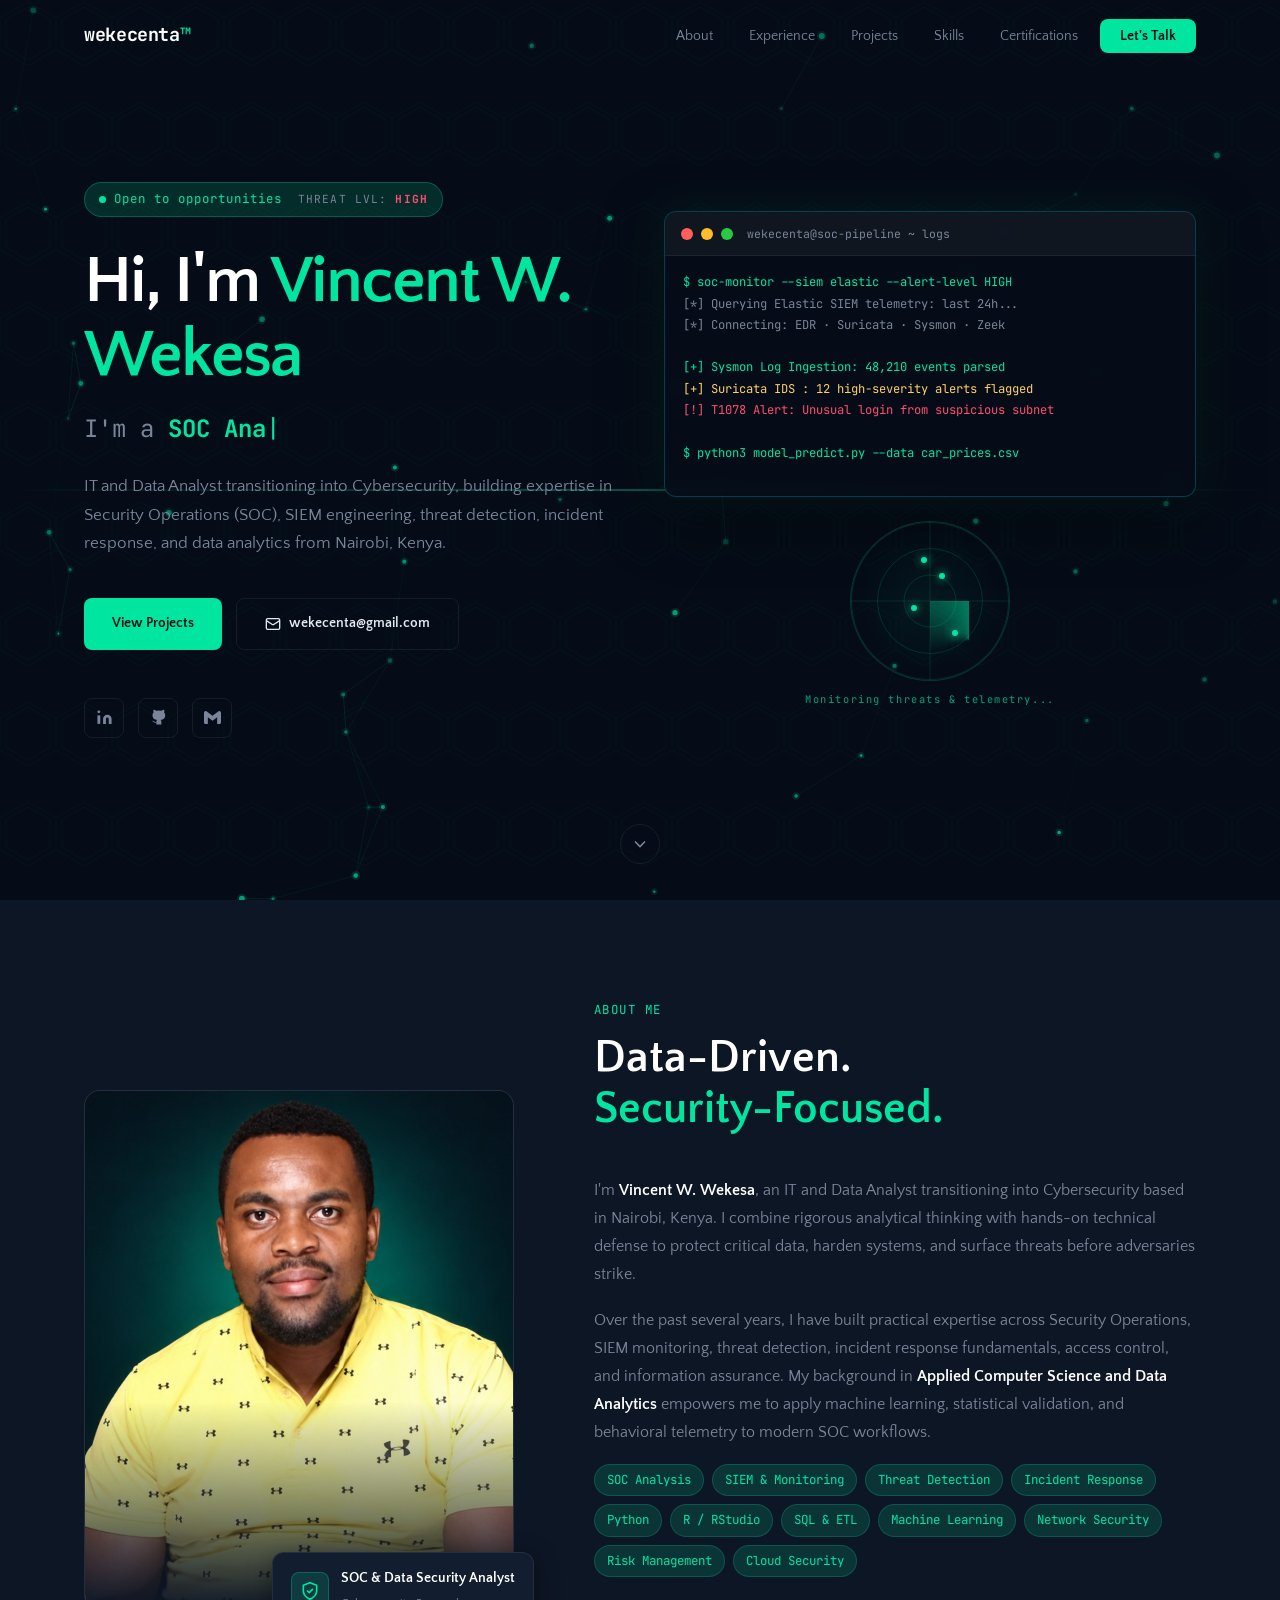
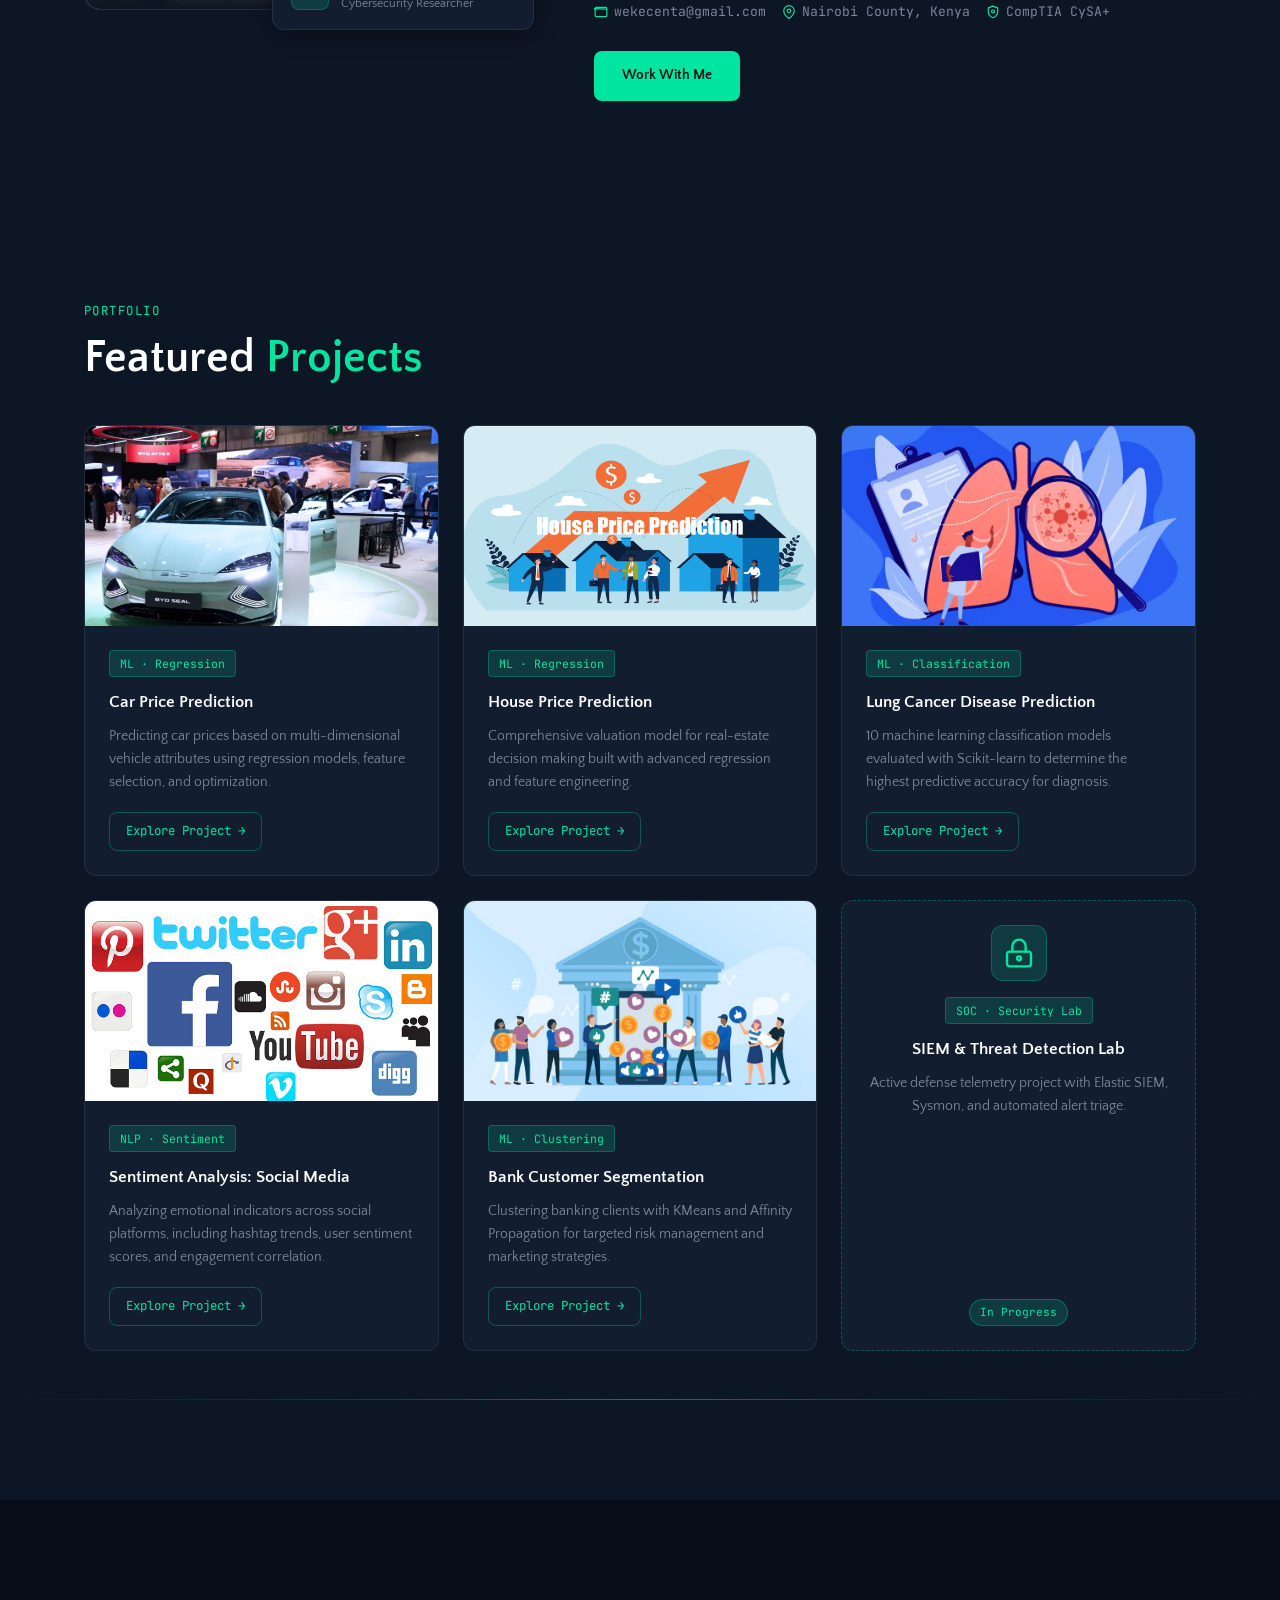
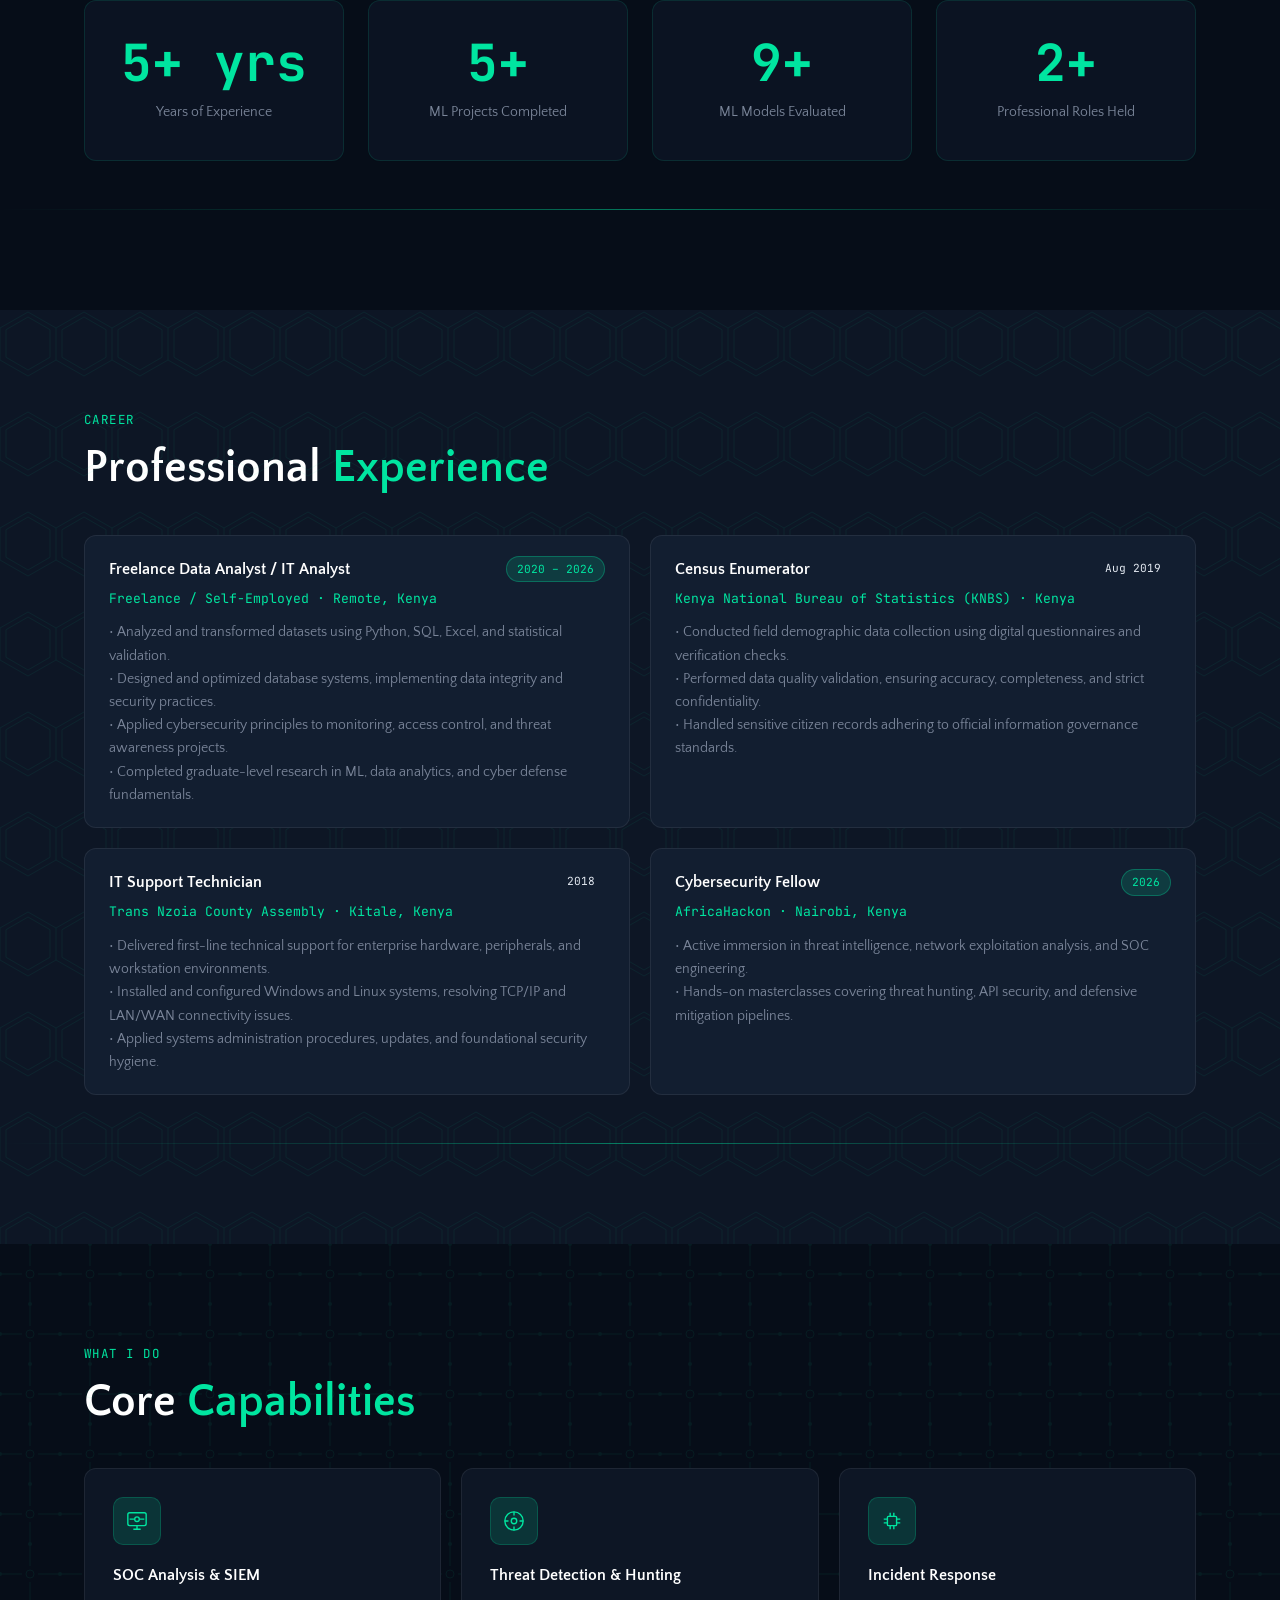
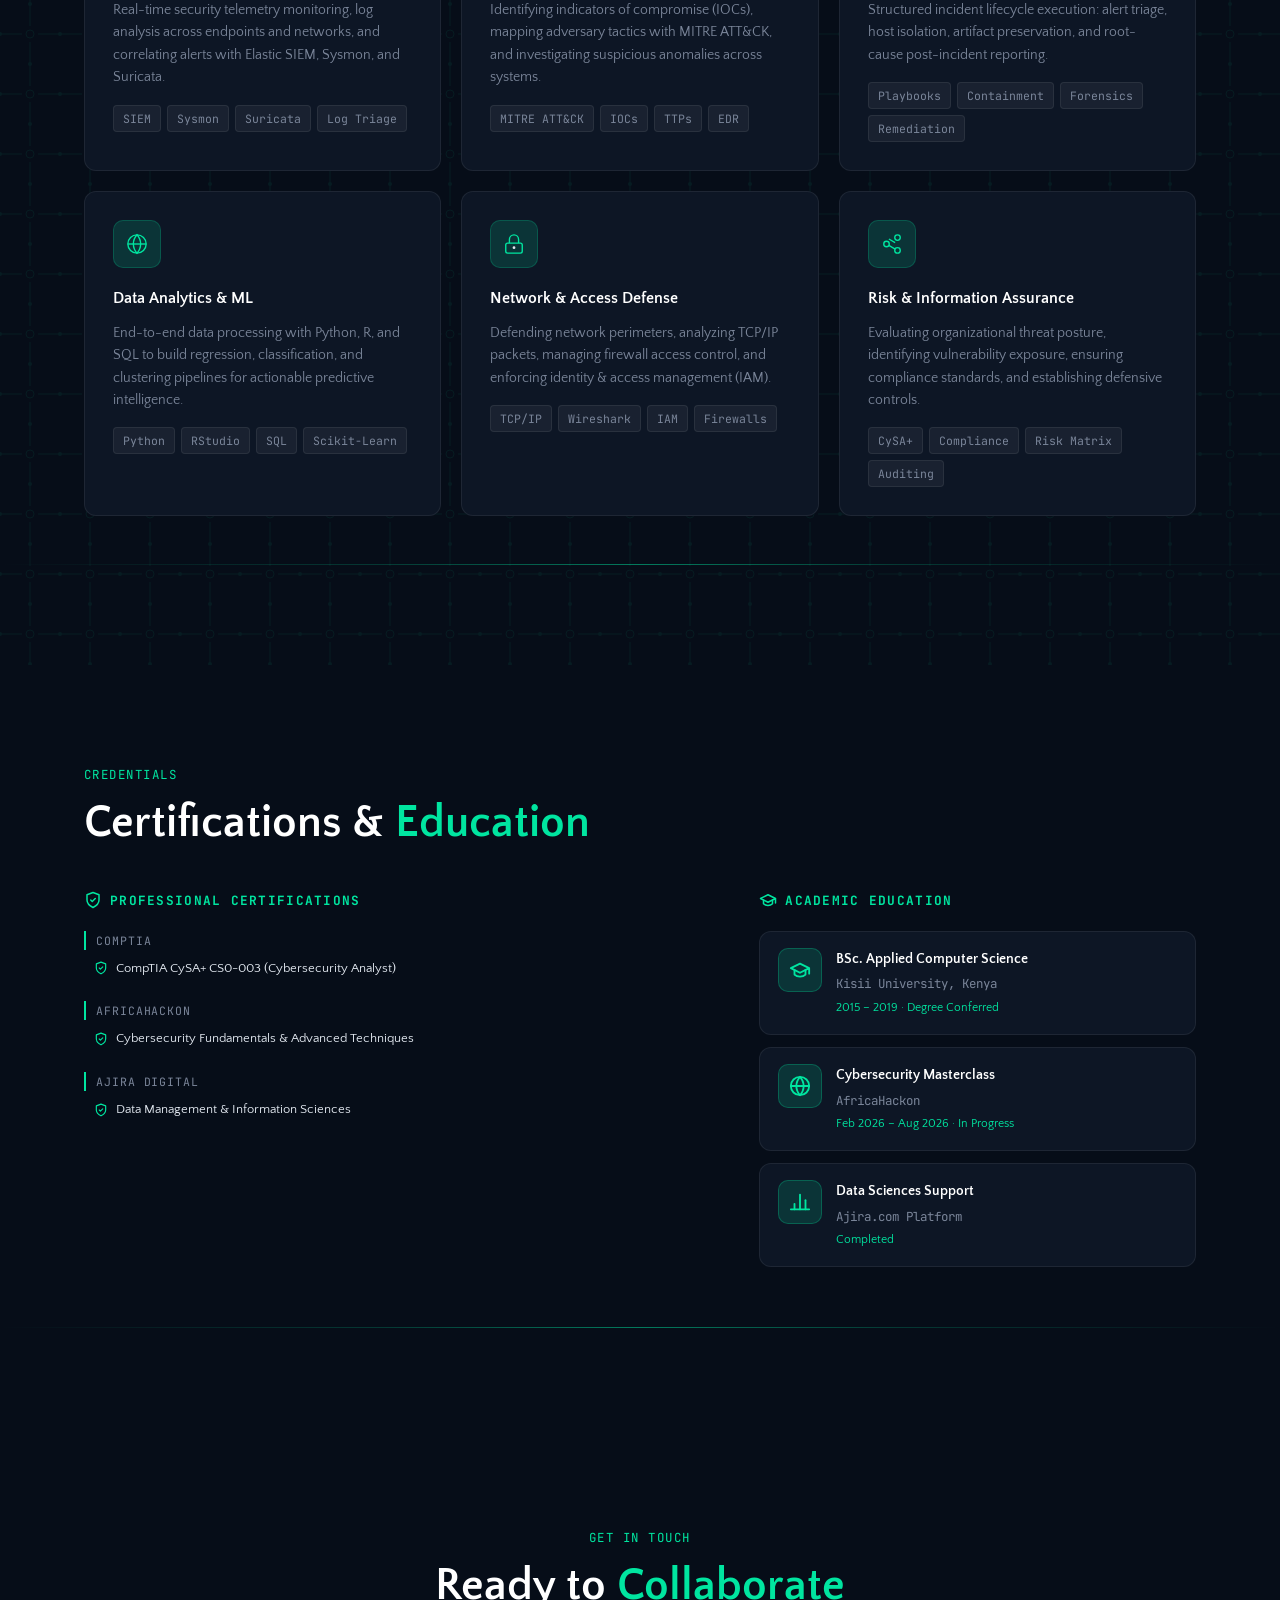
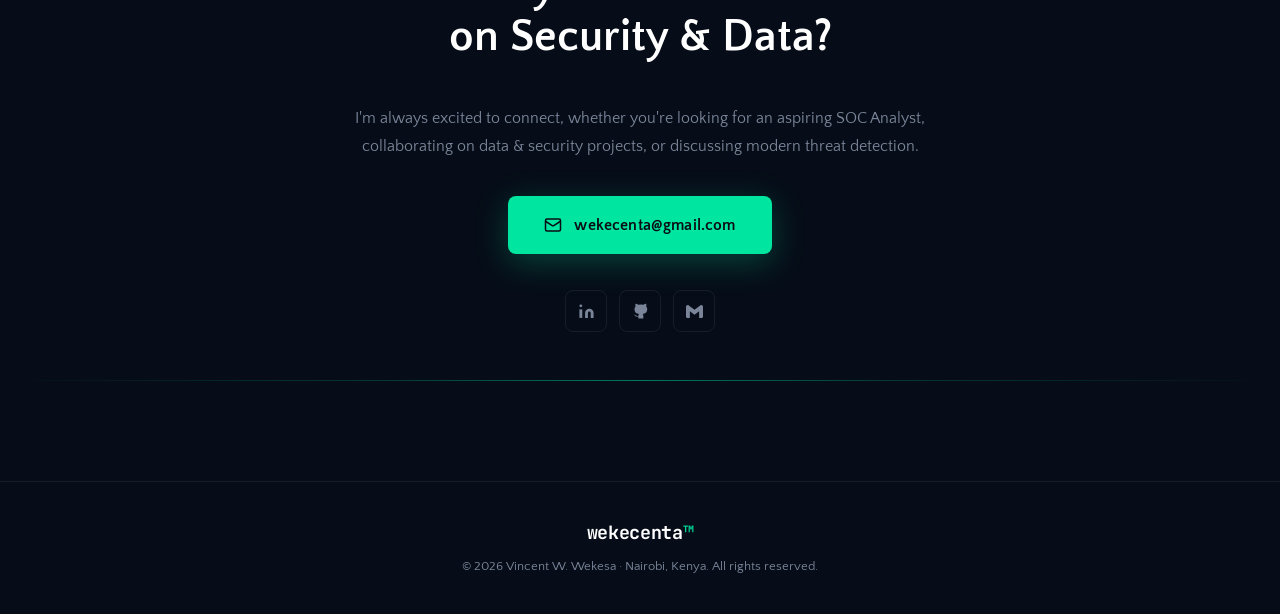
==== commit 8ecdd9a6: "Fix LinkedIn URL to correct profile link" ====
--- a/wekecenta.html
+++ b/wekecenta.html
@@ -72,7 +72,7 @@
           </a>
         </div>
         <div class="hero__socials">
-          <a href="https://www.linkedin.com/in/vincent-wwekesa-56a761174" target="_blank" rel="noopener" aria-label="LinkedIn">
+          <a href="https://www.linkedin.com/in/vincent-wekesa-56a761174/" target="_blank" rel="noopener" aria-label="LinkedIn">
             <svg viewBox="0 0 24 24" fill="currentColor"><path d="M16 8a6 6 0 0 1 6 6v7h-4v-7a2 2 0 0 0-2-2 2 2 0 0 0-2 2v7h-4v-7a6 6 0 0 1 6-6z"/><rect x="2" y="9" width="4" height="12"/><circle cx="4" cy="4" r="2"/></svg>
           </a>
           <a href="https://github.com/WekesaVincent" target="_blank" rel="noopener" aria-label="GitHub">
@@ -606,7 +606,7 @@
             </a>
           </div>
           <div class="contact__socials">
-            <a href="https://www.linkedin.com/in/vincent-wwekesa-56a761174" target="_blank" rel="noopener" aria-label="LinkedIn">
+            <a href="https://www.linkedin.com/in/vincent-wekesa-56a761174/" target="_blank" rel="noopener" aria-label="LinkedIn">
               <svg viewBox="0 0 24 24" fill="currentColor"><path d="M16 8a6 6 0 0 1 6 6v7h-4v-7a2 2 0 0 0-2-2 2 2 0 0 0-2 2v7h-4v-7a6 6 0 0 1 6-6z"/><rect x="2" y="9" width="4" height="12"/><circle cx="4" cy="4" r="2"/></svg>
             </a>
             <a href="https://github.com/WekesaVincent" target="_blank" rel="noopener" aria-label="GitHub">
--- a/css/style.css
+++ b/css/style.css
@@ -1525,3 +1525,311 @@
   stroke: var(--accent);
   flex-shrink: 0;
 }
+
+/* ===== LAB CHALLENGES ===== */
+.labs { background: var(--bg); }
+
+.labs__grid {
+  display: grid;
+  grid-template-columns: repeat(auto-fill, minmax(520px, 1fr));
+  gap: 28px;
+  margin-top: 48px;
+}
+
+.lab-card {
+  background: var(--bg-card);
+  border: 1px solid var(--border);
+  border-radius: var(--radius);
+  padding: 28px;
+  transition: var(--transition);
+  position: relative;
+  overflow: hidden;
+}
+
+.lab-card::before {
+  content: '';
+  position: absolute;
+  top: 0;
+  left: 0;
+  right: 0;
+  height: 2px;
+  background: linear-gradient(90deg, var(--accent), transparent);
+  opacity: 0;
+  transition: var(--transition);
+}
+
+.lab-card:hover {
+  border-color: rgba(0, 229, 160, 0.3);
+  transform: translateY(-3px);
+  box-shadow: 0 8px 32px rgba(0,0,0,0.4);
+}
+
+.lab-card:hover::before { opacity: 1; }
+
+.lab-card__header {
+  display: flex;
+  align-items: flex-start;
+  justify-content: space-between;
+  gap: 12px;
+  margin-bottom: 16px;
+  flex-wrap: wrap;
+}
+
+.lab-card__meta {
+  display: flex;
+  align-items: center;
+  gap: 10px;
+  flex-wrap: wrap;
+}
+
+.lab-card__platform {
+  font-family: var(--font-mono);
+  font-size: 0.7rem;
+  font-weight: 700;
+  letter-spacing: 0.08em;
+  text-transform: uppercase;
+  padding: 3px 10px;
+  border-radius: 4px;
+  border: 1px solid;
+}
+
+.lab-card__platform--tryhackme {
+  color: #ff6b6b;
+  border-color: rgba(255, 107, 107, 0.4);
+  background: rgba(255, 107, 107, 0.08);
+}
+
+.lab-card__platform--africahackon {
+  color: var(--accent);
+  border-color: rgba(0, 229, 160, 0.4);
+  background: var(--accent-glow);
+}
+
+.lab-card__platform--hackthebox {
+  color: #9fef00;
+  border-color: rgba(159, 239, 0, 0.4);
+  background: rgba(159, 239, 0, 0.08);
+}
+
+.lab-card__platform--cyberdefenders {
+  color: #60a5fa;
+  border-color: rgba(96, 165, 250, 0.4);
+  background: rgba(96, 165, 250, 0.08);
+}
+
+.lab-card__difficulty {
+  font-family: var(--font-mono);
+  font-size: 0.68rem;
+  font-weight: 700;
+  letter-spacing: 0.06em;
+  text-transform: uppercase;
+  padding: 3px 10px;
+  border-radius: 4px;
+}
+
+.lab-card__difficulty--easy {
+  color: #4ade80;
+  background: rgba(74, 222, 128, 0.1);
+}
+
+.lab-card__difficulty--medium {
+  color: #fbbf24;
+  background: rgba(251, 191, 36, 0.1);
+}
+
+.lab-card__difficulty--hard {
+  color: #f87171;
+  background: rgba(248, 113, 113, 0.1);
+}
+
+.lab-card__status {
+  font-family: var(--font-mono);
+  font-size: 0.68rem;
+  font-weight: 700;
+  text-transform: uppercase;
+  padding: 3px 10px;
+  border-radius: 4px;
+  color: var(--accent);
+  background: var(--accent-glow);
+  border: 1px solid rgba(0, 229, 160, 0.3);
+  display: flex;
+  align-items: center;
+  gap: 6px;
+}
+
+.lab-card__status::before {
+  content: '';
+  width: 6px;
+  height: 6px;
+  border-radius: 50%;
+  background: var(--accent);
+  display: inline-block;
+  animation: pulse 2s infinite;
+}
+
+.lab-card__title {
+  font-size: 1.1rem;
+  font-weight: 700;
+  color: var(--white);
+  margin-bottom: 16px;
+  line-height: 1.3;
+}
+
+.lab-card__section-label {
+  font-family: var(--font-mono);
+  font-size: 0.68rem;
+  text-transform: uppercase;
+  letter-spacing: 0.1em;
+  color: var(--accent);
+  margin-bottom: 6px;
+  display: flex;
+  align-items: center;
+  gap: 6px;
+}
+
+.lab-card__section-label svg {
+  stroke: var(--accent);
+}
+
+.lab-card__text {
+  font-size: 0.88rem;
+  color: var(--text-muted);
+  line-height: 1.65;
+  margin-bottom: 16px;
+}
+
+.lab-card__steps {
+  list-style: none;
+  margin-bottom: 16px;
+  display: flex;
+  flex-direction: column;
+  gap: 6px;
+}
+
+.lab-card__steps li {
+  font-size: 0.86rem;
+  color: var(--text-muted);
+  display: flex;
+  gap: 10px;
+  align-items: flex-start;
+}
+
+.lab-card__steps li .step-num {
+  font-family: var(--font-mono);
+  font-size: 0.7rem;
+  color: var(--accent);
+  background: var(--accent-glow);
+  border-radius: 4px;
+  padding: 1px 7px;
+  flex-shrink: 0;
+  margin-top: 2px;
+}
+
+.lab-card__tools {
+  display: flex;
+  flex-wrap: wrap;
+  gap: 6px;
+  margin-bottom: 16px;
+}
+
+.lab-card__tools span {
+  font-family: var(--font-mono);
+  font-size: 0.72rem;
+  background: var(--bg-card2);
+  border: 1px solid var(--border);
+  color: var(--text-muted);
+  padding: 3px 10px;
+  border-radius: 4px;
+  transition: var(--transition);
+}
+
+.lab-card:hover .lab-card__tools span {
+  border-color: rgba(0, 229, 160, 0.2);
+  color: var(--text);
+}
+
+.lab-card__lessons {
+  list-style: none;
+  display: flex;
+  flex-direction: column;
+  gap: 5px;
+}
+
+.lab-card__lessons li {
+  font-size: 0.85rem;
+  color: var(--text-muted);
+  display: flex;
+  align-items: flex-start;
+  gap: 8px;
+}
+
+.lab-card__lessons li::before {
+  content: '';
+  width: 5px;
+  height: 5px;
+  border-radius: 50%;
+  background: var(--accent);
+  flex-shrink: 0;
+  margin-top: 7px;
+}
+
+.lab-card__divider {
+  border: none;
+  border-top: 1px solid var(--border);
+  margin: 16px 0;
+}
+
+@media (max-width: 1100px) {
+  .labs__grid { grid-template-columns: 1fr; }
+}
+
+.lab-card__footer {
+  display: flex;
+  align-items: center;
+  justify-content: space-between;
+  margin-top: 20px;
+  padding-top: 16px;
+  border-top: 1px solid var(--border);
+  flex-wrap: wrap;
+  gap: 10px;
+}
+
+.lab-card__link {
+  display: inline-flex;
+  align-items: center;
+  gap: 7px;
+  font-family: var(--font-mono);
+  font-size: 0.75rem;
+  font-weight: 700;
+  color: var(--accent);
+  letter-spacing: 0.05em;
+  text-transform: uppercase;
+  border: 1px solid rgba(0, 229, 160, 0.35);
+  padding: 6px 14px;
+  border-radius: 6px;
+  background: var(--accent-glow);
+  transition: var(--transition);
+}
+
+.lab-card__link:hover {
+  background: rgba(0, 229, 160, 0.25);
+  border-color: var(--accent);
+  box-shadow: 0 0 14px rgba(0, 229, 160, 0.2);
+  transform: translateY(-1px);
+}
+
+.lab-card__link svg {
+  stroke: var(--accent);
+  flex-shrink: 0;
+}
+
+.lab-card__solved {
+  font-family: var(--font-mono);
+  font-size: 0.7rem;
+  color: #4ade80;
+  display: flex;
+  align-items: center;
+  gap: 5px;
+}
+
+.lab-card__solved svg { stroke: #4ade80; }
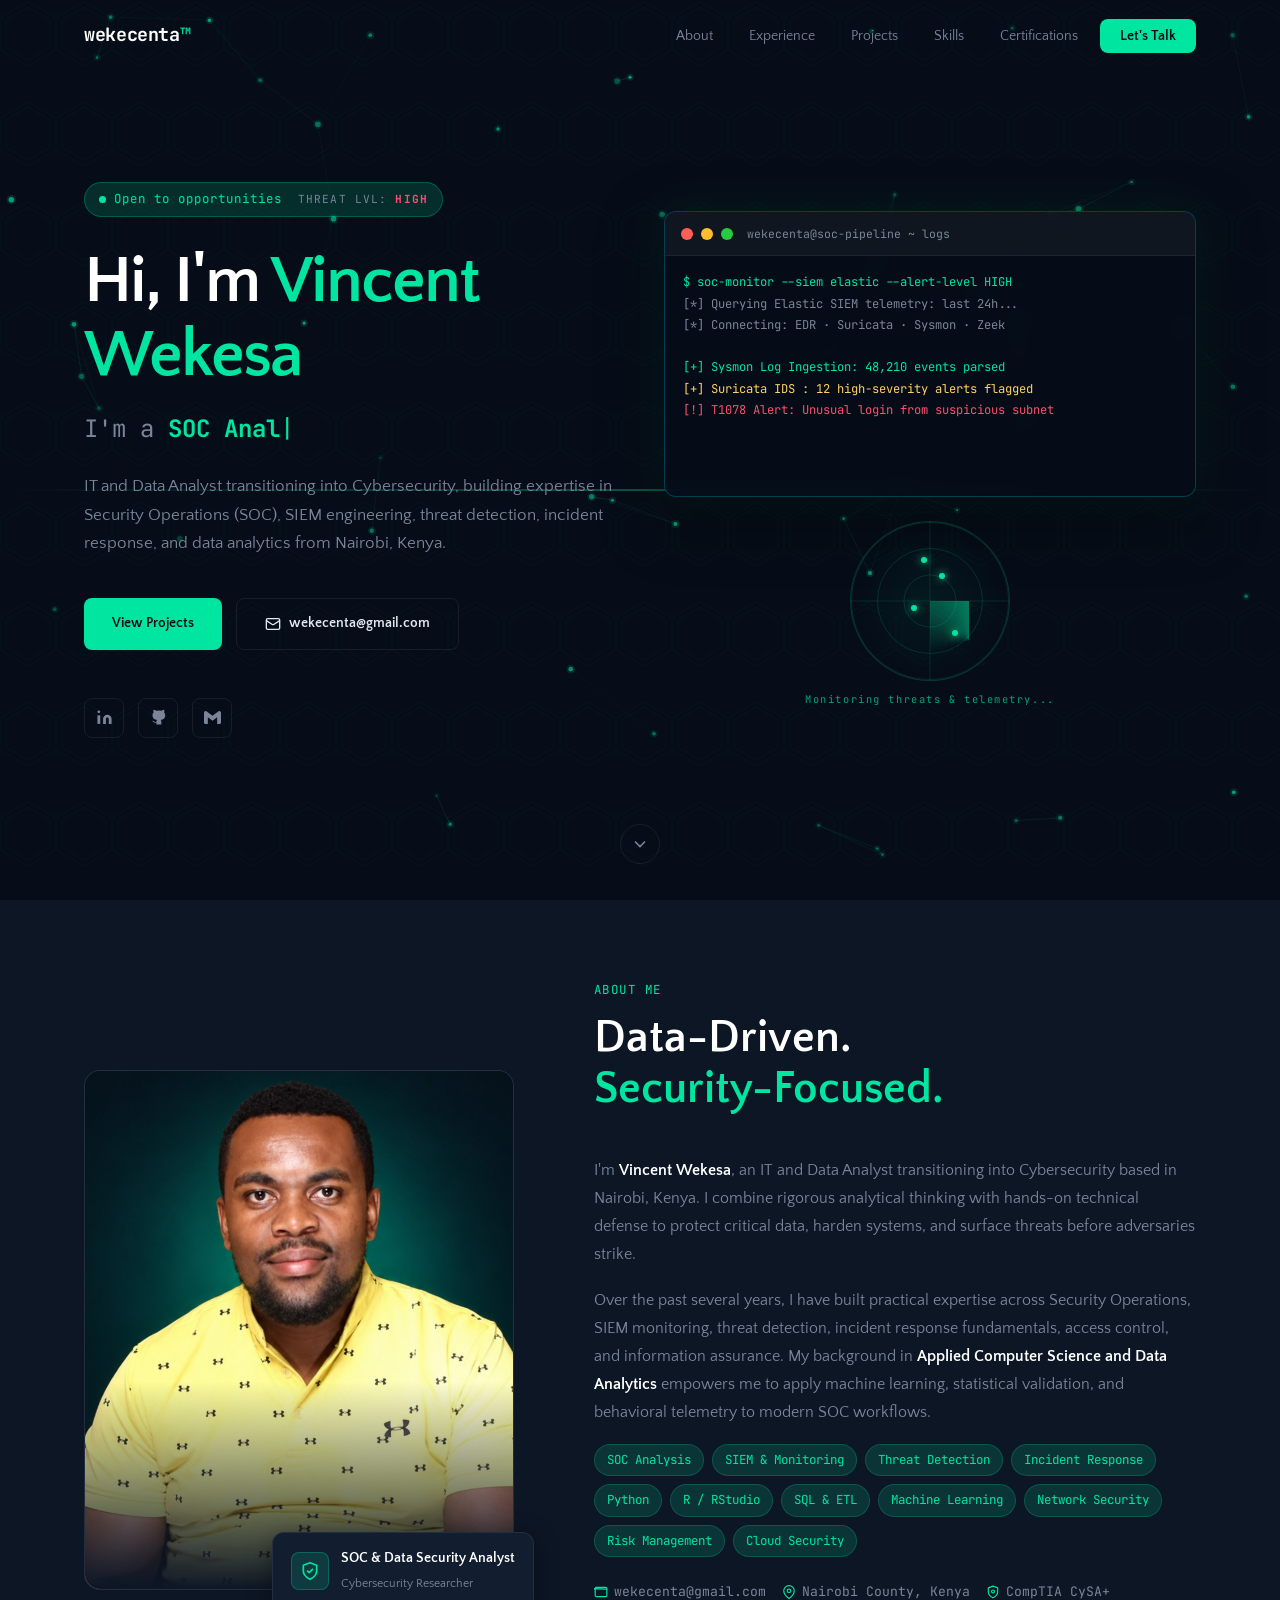
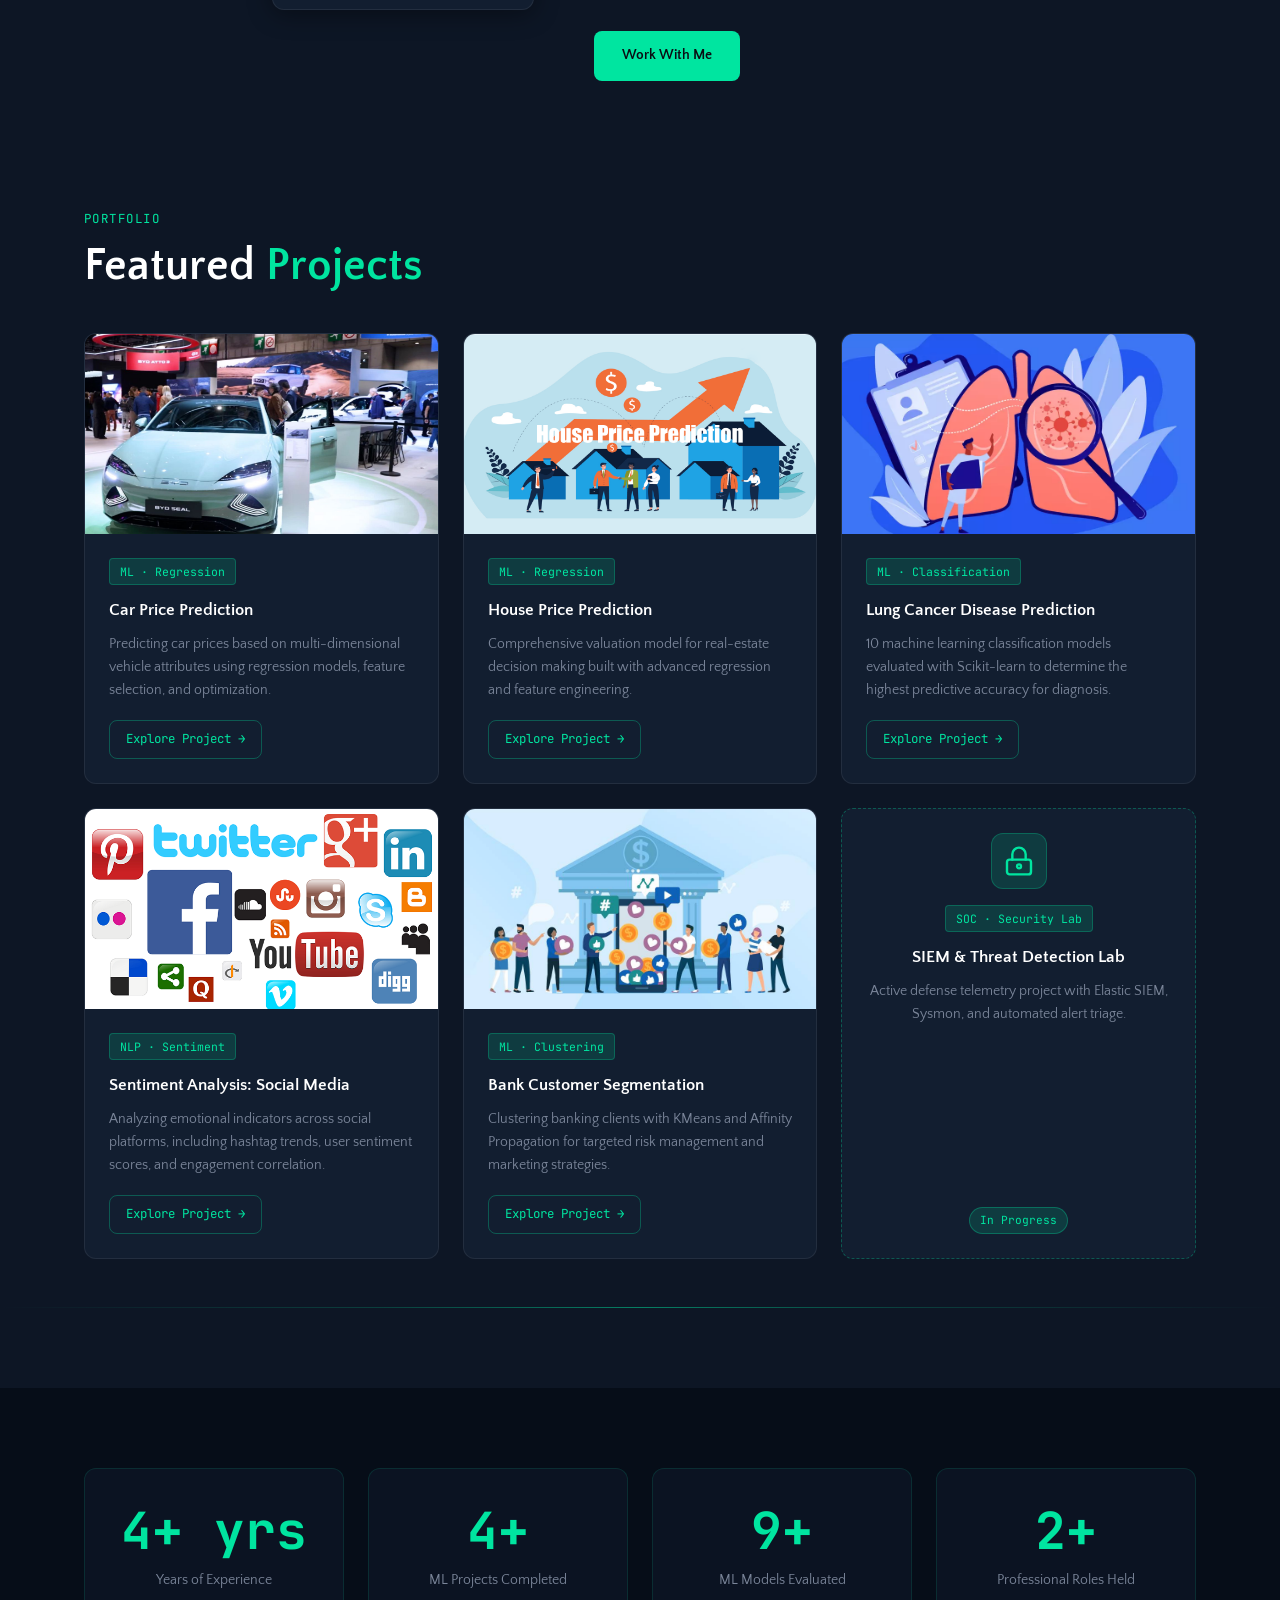
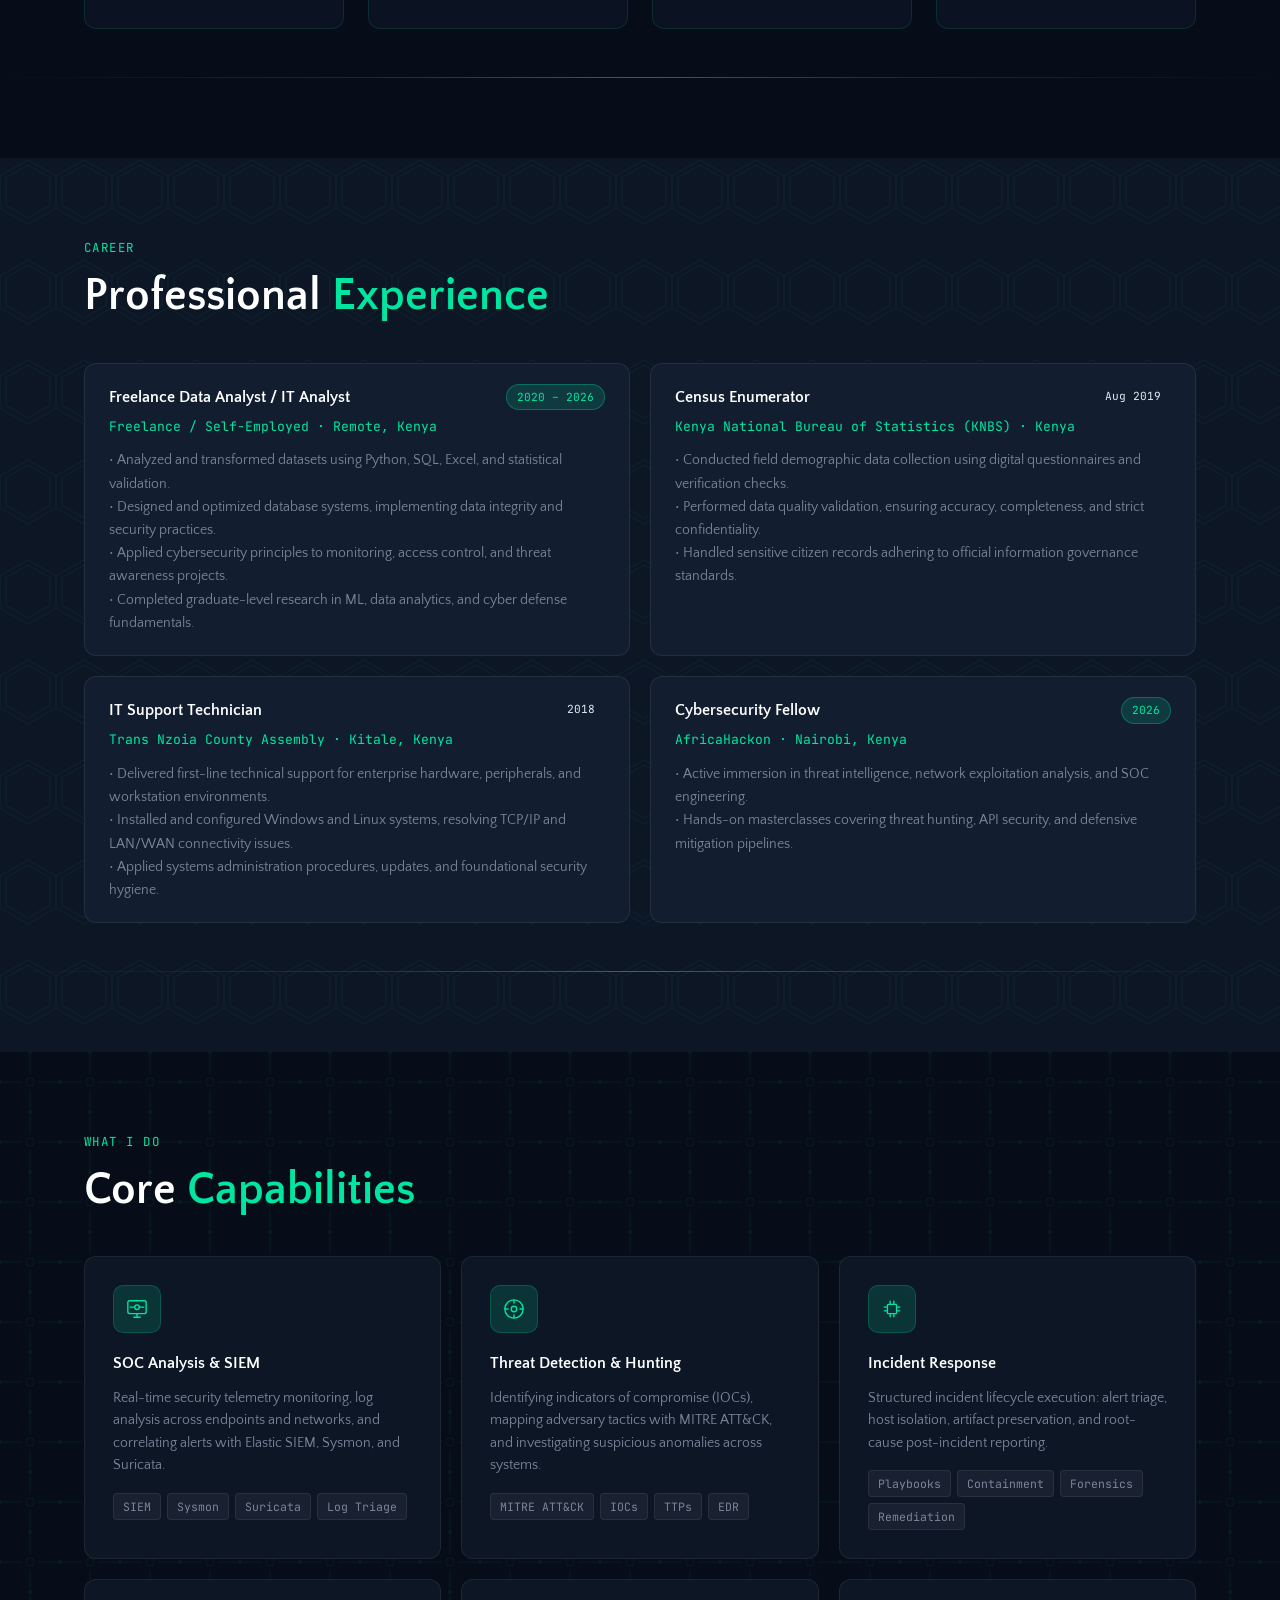
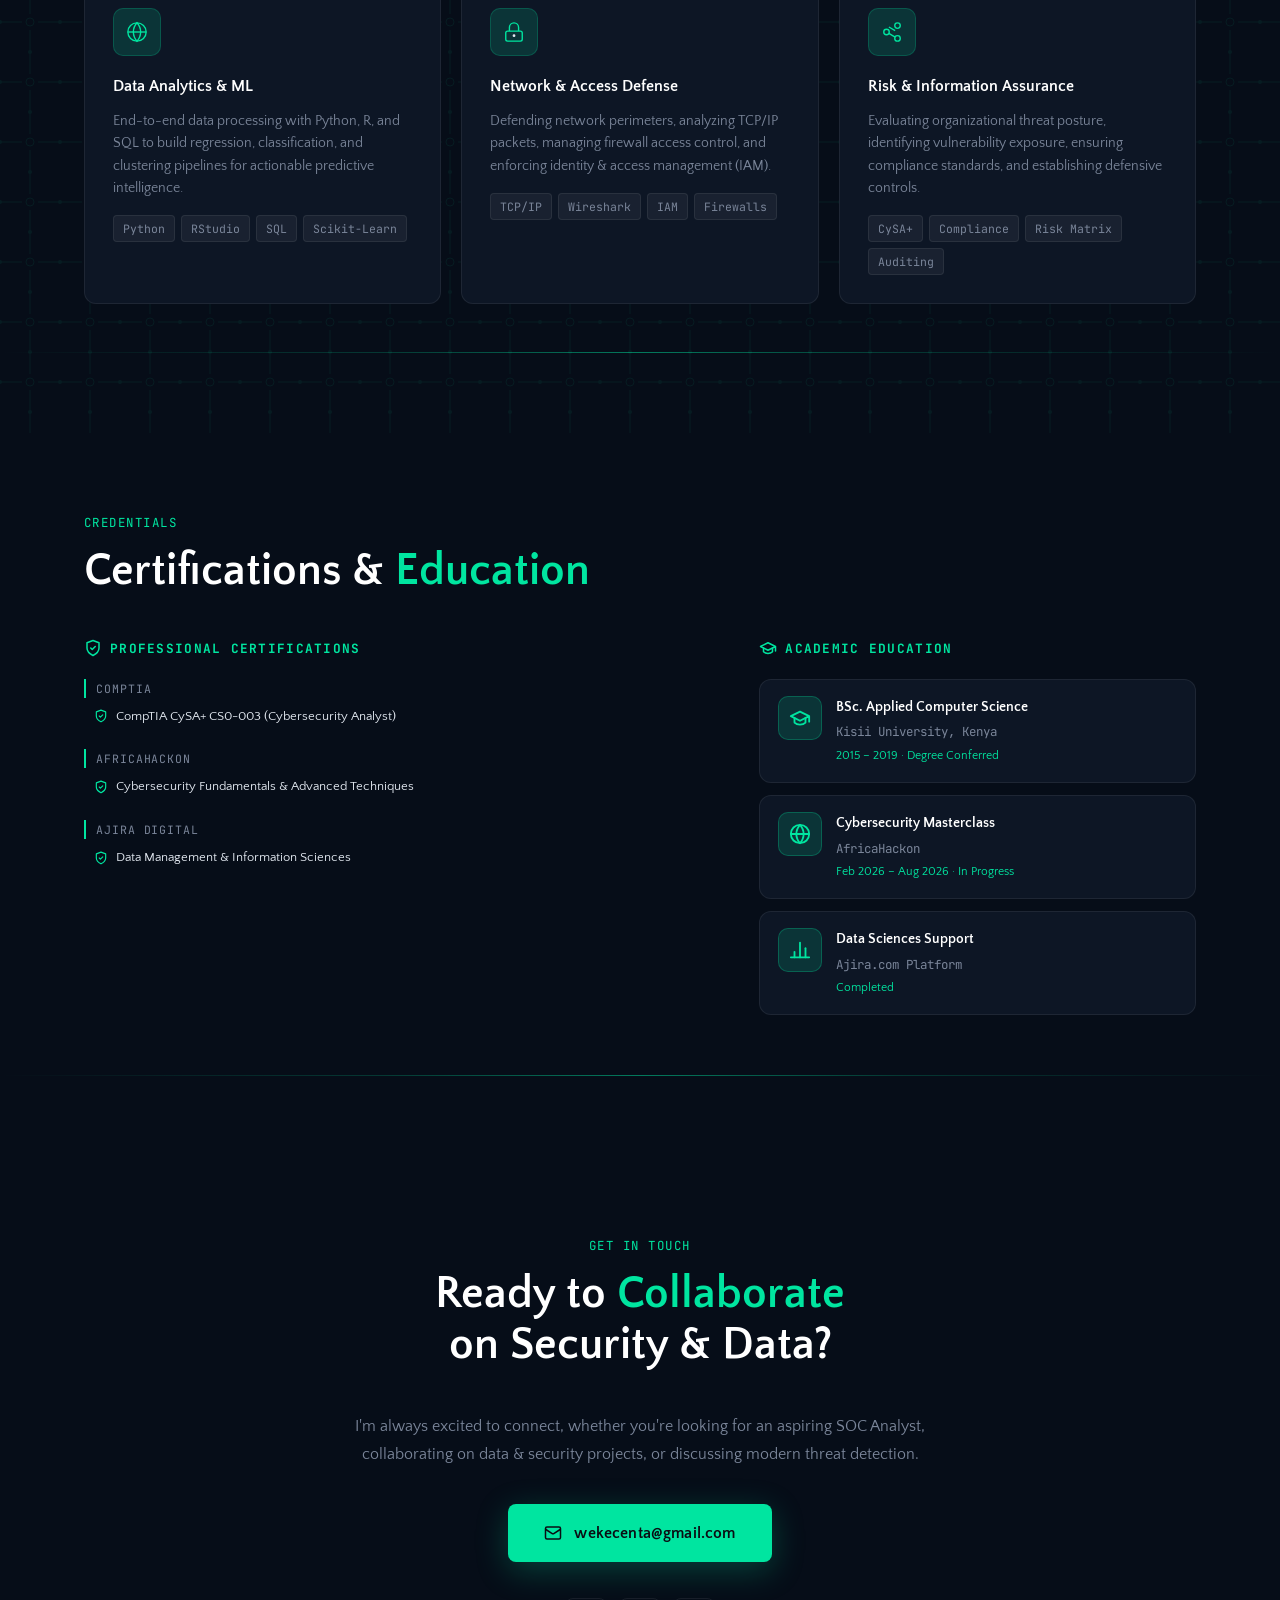
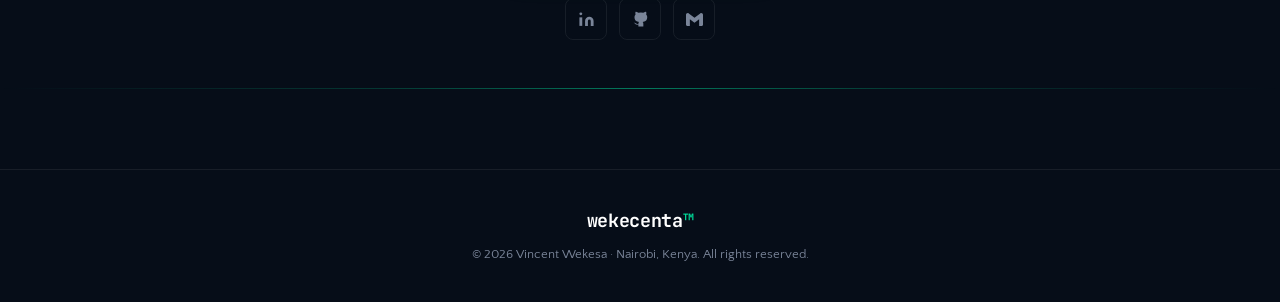
==== commit 73791cbd: "Update name from Vincent W. Wekesa to Vincent Wekesa" ====
--- a/wekecenta.html
+++ b/wekecenta.html
@@ -3,8 +3,8 @@
 <head>
   <meta charset="UTF-8" />
   <meta name="viewport" content="width=device-width, initial-scale=1.0" />
-  <meta name="description" content="Vincent W. Wekesa | SOC Analyst, Data Analyst & IT Professional based in Nairobi, Kenya." />
-  <title>Vincent W. Wekesa | SOC Analyst | Data Analyst</title>
+  <meta name="description" content="Vincent Wekesa | SOC Analyst, Data Analyst & IT Professional based in Nairobi, Kenya." />
+  <title>Vincent Wekesa | SOC Analyst | Data Analyst</title>
 
   <!-- Preconnect for speed -->
   <link rel="preconnect" href="https://fonts.googleapis.com" />
@@ -52,8 +52,8 @@
           <span class="tag-dot"></span> Open to opportunities
           <span class="tag-threat">THREAT LVL: <span class="threat-val" id="threat-level">HIGH</span></span>
         </p>
-        <h1 class="hero__title glitch" data-text="Vincent W. Wekesa">
-          Hi, I'm <span class="accent">Vincent W. Wekesa</span>
+        <h1 class="hero__title glitch" data-text="Vincent Wekesa">
+          Hi, I'm <span class="accent">Vincent Wekesa</span>
         </h1>
         <div class="hero__roles">
           <span class="role-prefix">I'm a </span>
@@ -128,7 +128,7 @@
         <div class="about__image">
           <div class="about__img-wrapper">
             <img src="images/portfolio.jpg"
-                 alt="Vincent W. Wekesa"
+                 alt="Vincent Wekesa"
                  loading="lazy"
                  onerror="this.src='https://raw.githubusercontent.com/WekesaVincent/Mages/main/portfolio.jpg.jpeg'; this.onerror=null;" />
             <div class="about__img-fallback">VW</div>
@@ -150,7 +150,7 @@
           <p class="section__label">About Me</p>
           <h2 class="section__title">Data-Driven. <br><span class="accent">Security-Focused.</span></h2>
           <p class="about__text">
-            I'm <strong>Vincent W. Wekesa</strong>, an IT and Data Analyst transitioning into Cybersecurity based in Nairobi, Kenya.
+            I'm <strong>Vincent Wekesa</strong>, an IT and Data Analyst transitioning into Cybersecurity based in Nairobi, Kenya.
             I combine rigorous analytical thinking with hands-on technical defense to protect critical data,
             harden systems, and surface threats before adversaries strike.
           </p>
@@ -626,7 +626,7 @@
     <div class="container">
       <div class="footer__inner">
         <span class="nav__logo">wekecenta<span>™</span></span>
-        <p>© 2026 Vincent W. Wekesa · Nairobi, Kenya. All rights reserved.</p>
+        <p>© 2026 Vincent Wekesa · Nairobi, Kenya. All rights reserved.</p>
       </div>
     </div>
   </footer>
--- a/css/style.css
+++ b/css/style.css
@@ -45,7 +45,10 @@
   padding: 0 24px;
 }
 
-.section { padding: 100px 0; }
+.section { padding: 80px 0; }
+
+.about.section { padding-bottom: 48px; }
+
 
 .accent { color: var(--accent); }
 
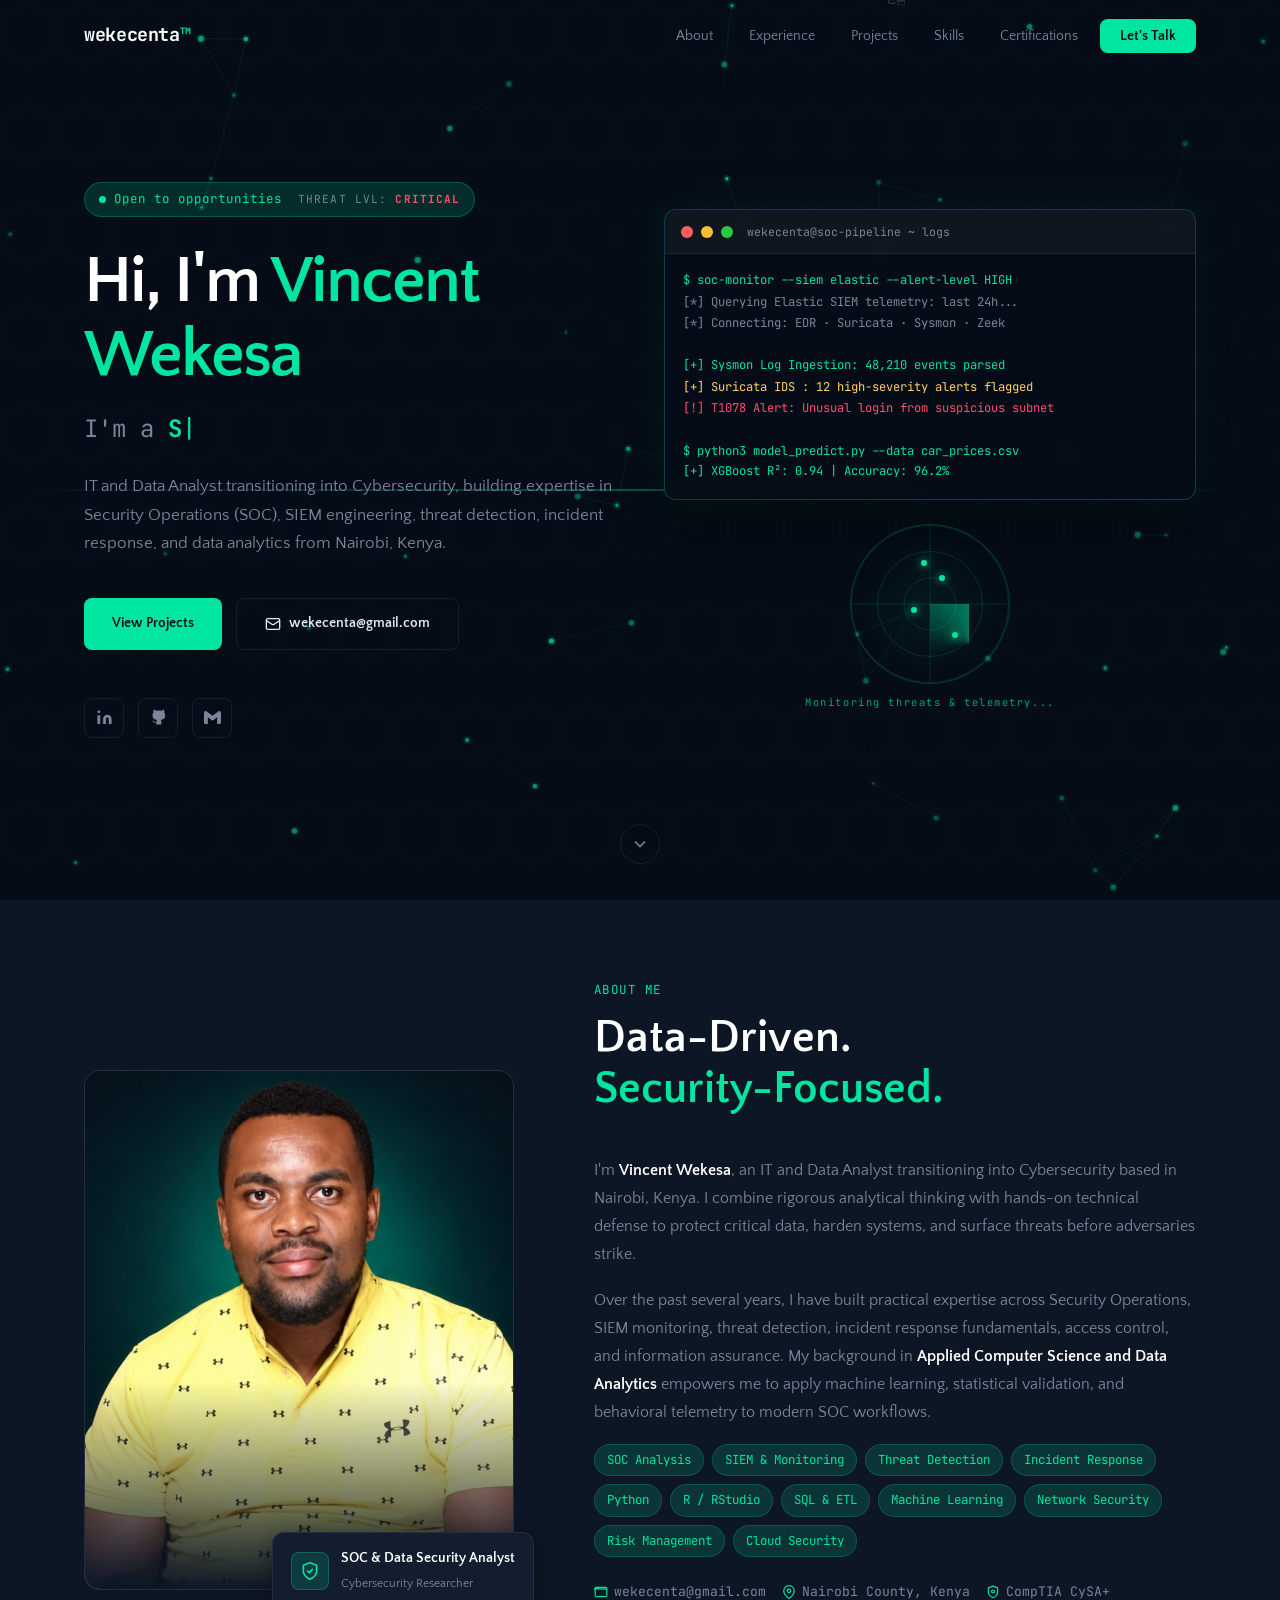
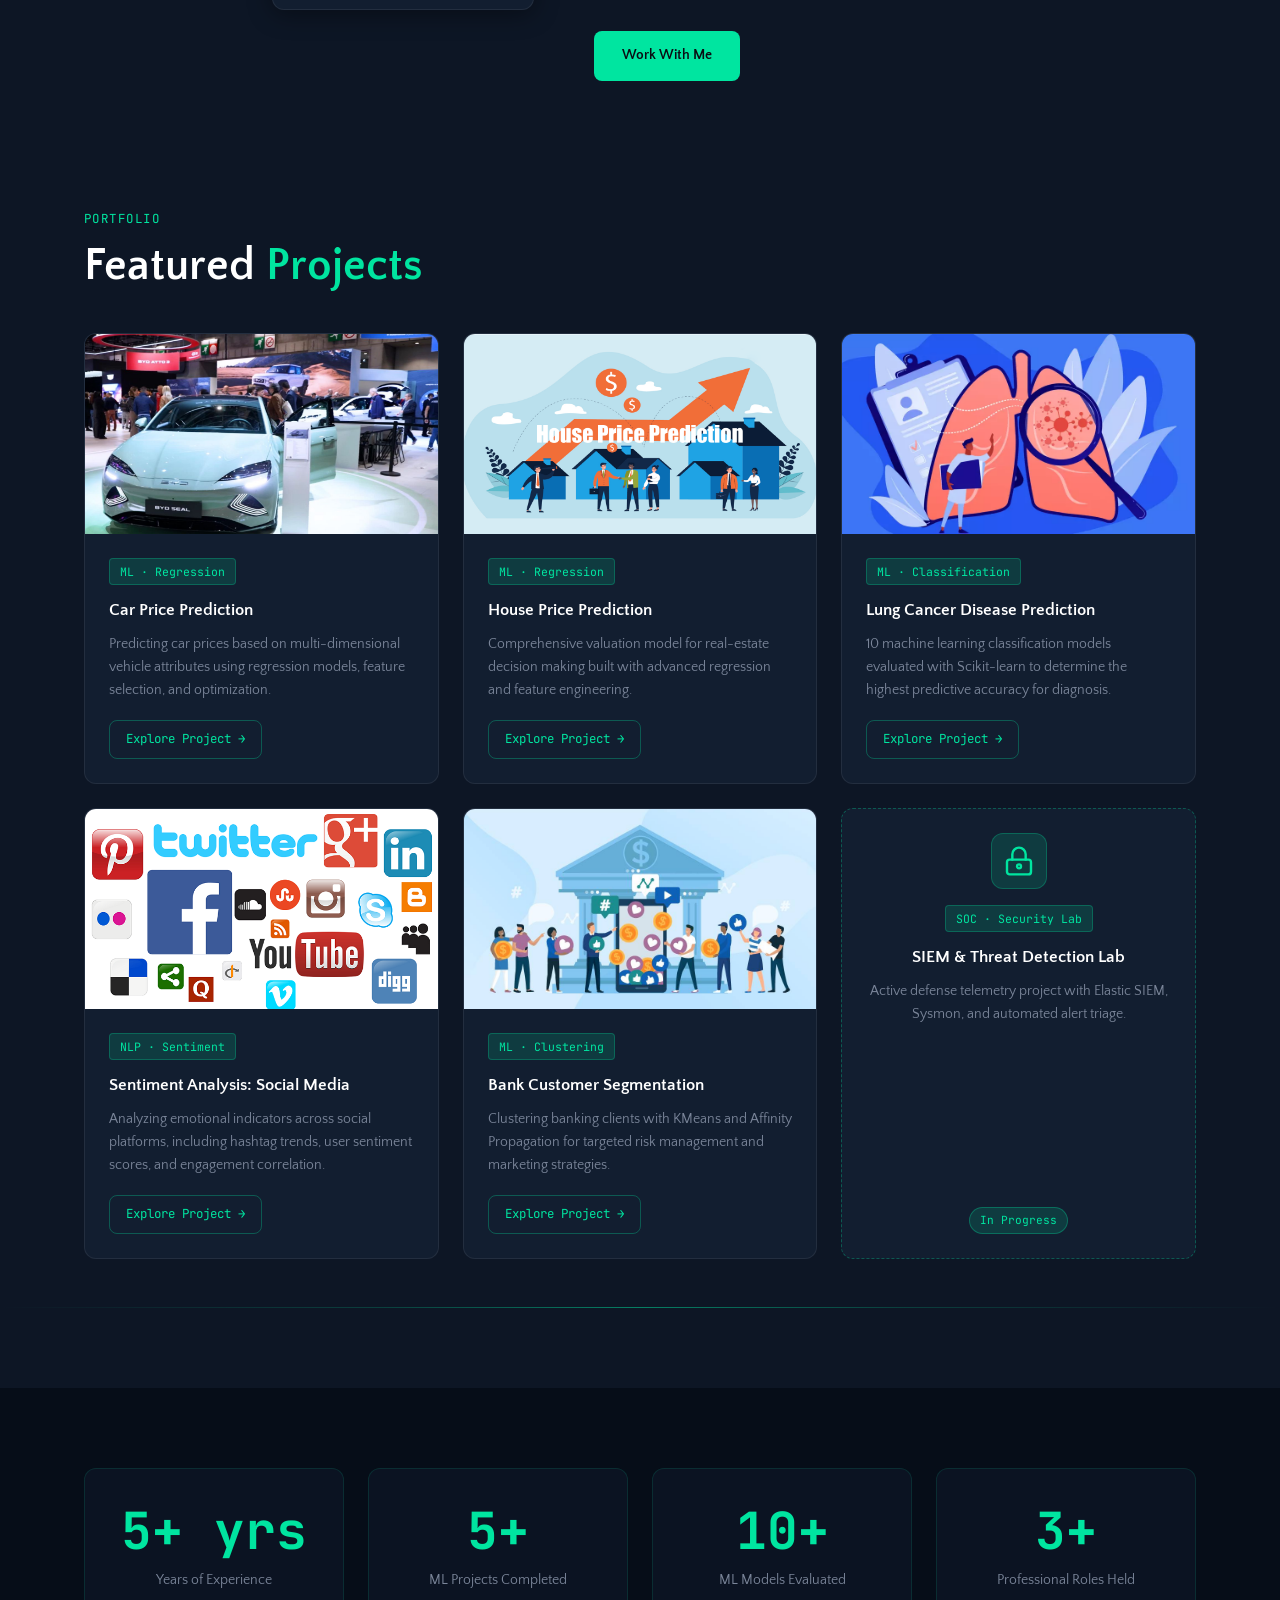
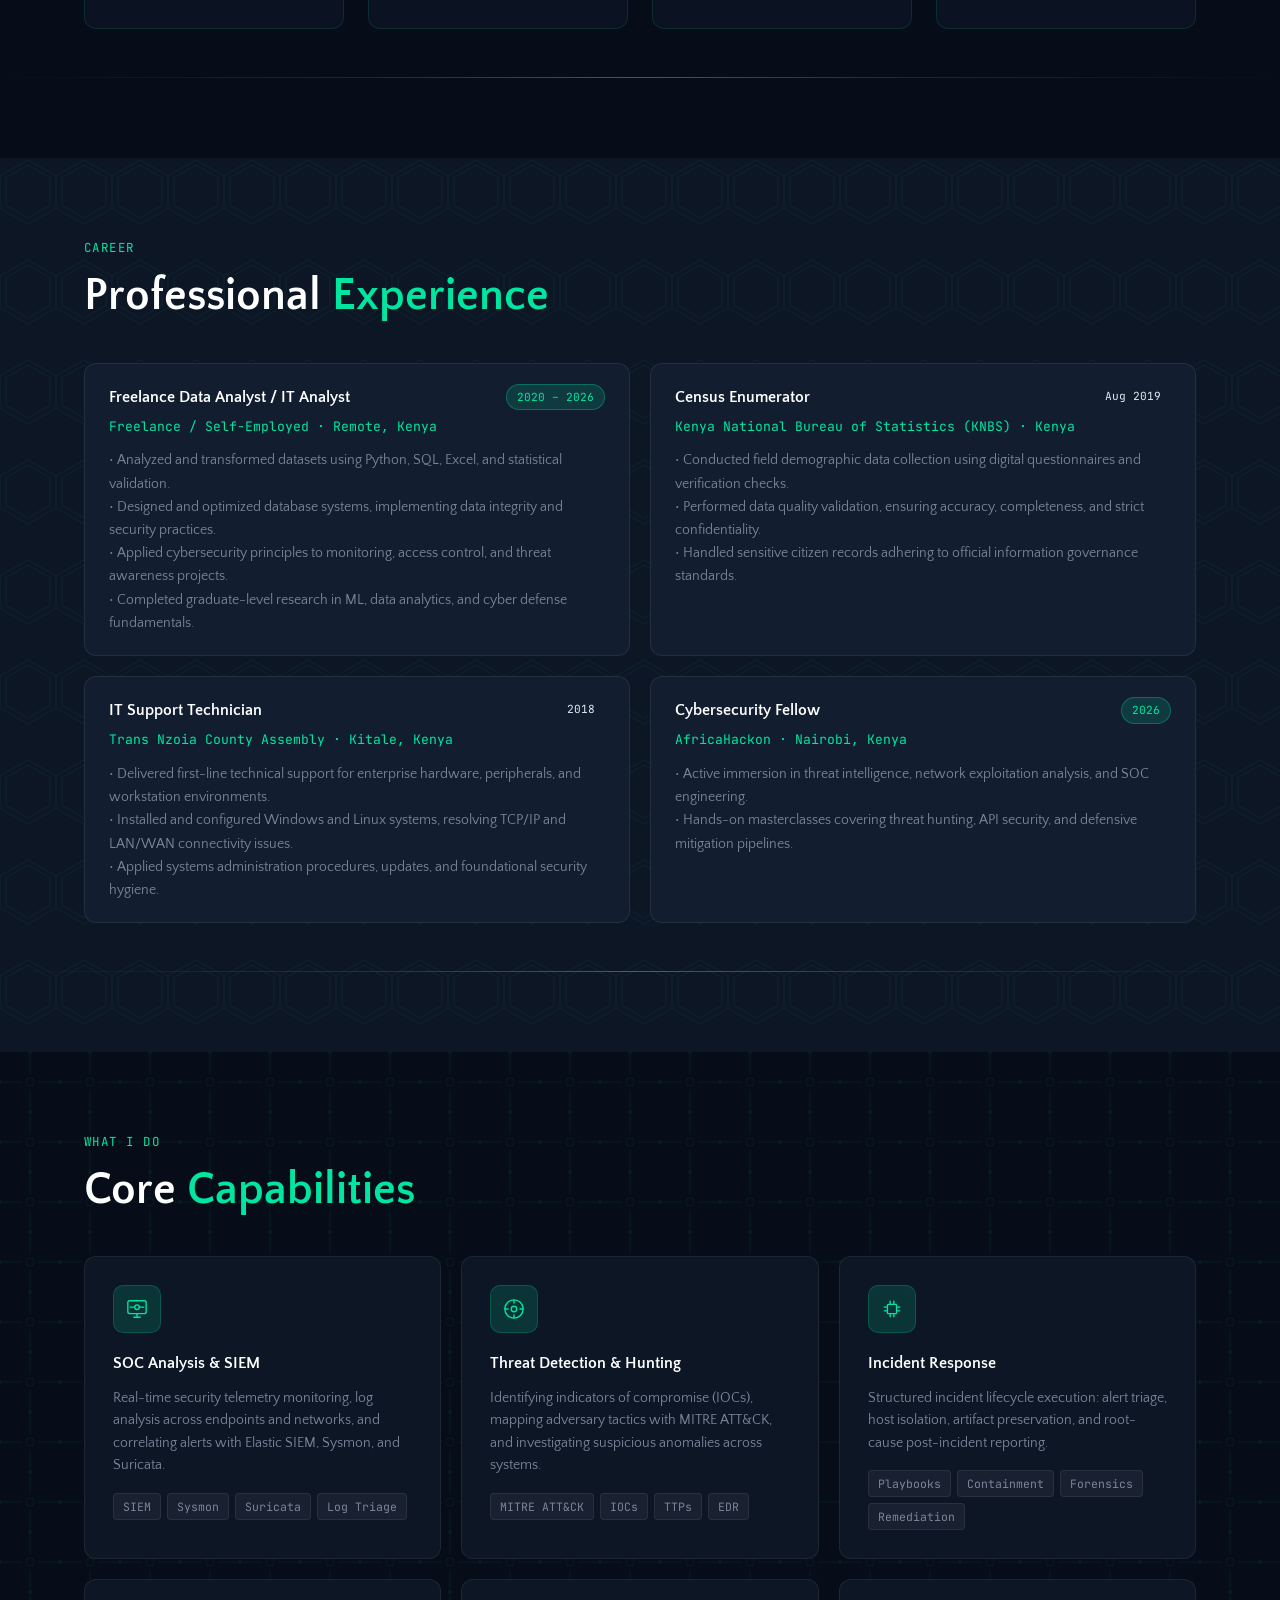
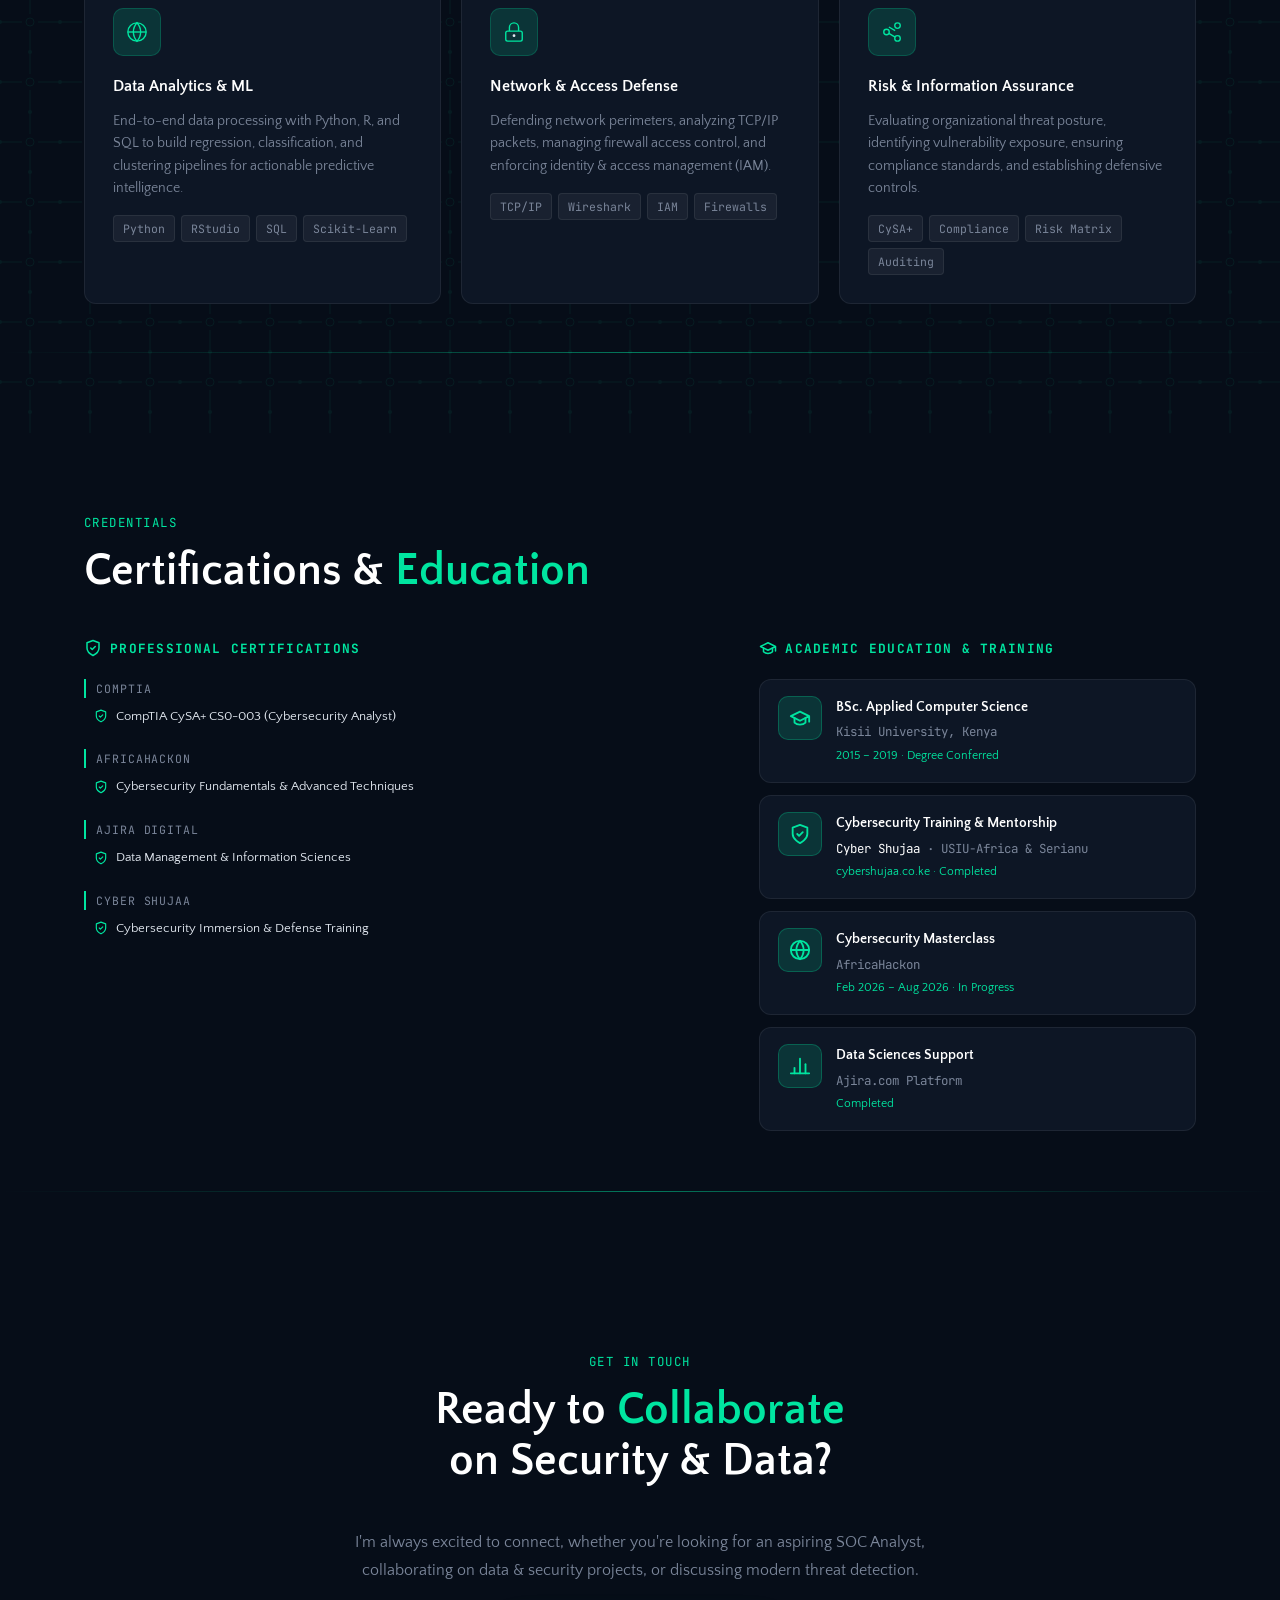
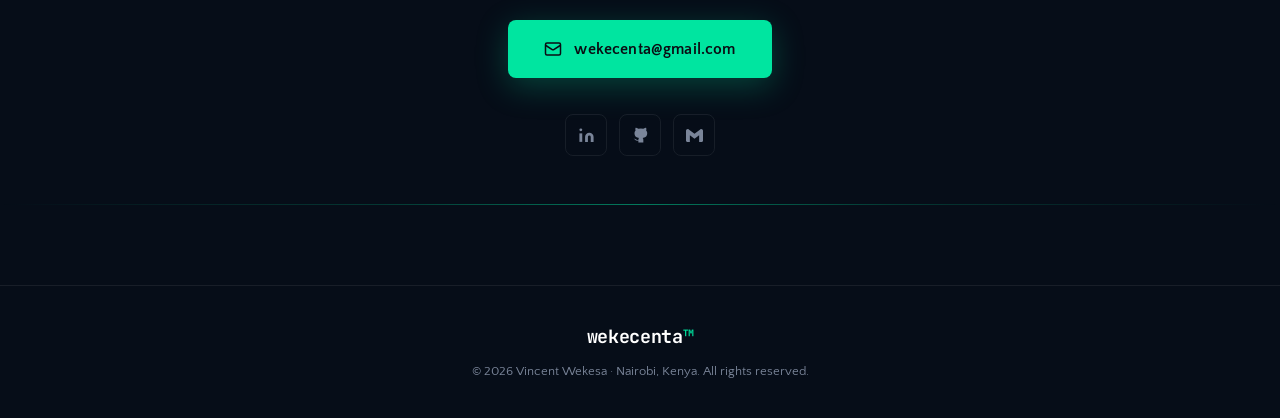
==== commit 06f89c7e: "Add Cyber Shujaa training and credentials with cybershujaa.co.ke links" ====
--- a/wekecenta.html
+++ b/wekecenta.html
@@ -528,6 +528,16 @@
               </span>
             </div>
           </div>
+
+          <div class="cert-group">
+            <span class="cert-issuer">Cyber Shujaa</span>
+            <div class="cert-list">
+              <a href="https://cybershujaa.co.ke" target="_blank" rel="noopener" class="cert-badge" style="text-decoration:none; color:inherit;">
+                <svg width="14" height="14" viewBox="0 0 24 24" fill="none" stroke="currentColor" stroke-width="2" stroke-linecap="round" stroke-linejoin="round"><path d="M12 22s8-4 8-10V5l-8-3-8 3v7c0 6 8 10 8 10z"/><polyline points="9 12 11 14 15 10"/></svg>
+                Cybersecurity Immersion &amp; Defense Training
+              </a>
+            </div>
+          </div>
         </div>
 
         <div>
@@ -536,7 +546,7 @@
               <path d="M22 10v6M2 10l10-5 10 5-10 5z"/>
               <path d="M6 12v5c3 3 9 3 12 0v-5"/>
             </svg>
-            Academic Education
+            Academic Education &amp; Training
           </h3>
 
           <div class="edu-card">
@@ -550,6 +560,20 @@
               <strong>BSc. Applied Computer Science</strong>
               <span>Kisii University, Kenya</span>
               <em>2015 – 2019 · Degree Conferred</em>
+            </div>
+          </div>
+
+          <div class="edu-card">
+            <div class="edu-card__icon">
+              <svg width="22" height="22" viewBox="0 0 24 24" fill="none" stroke="currentColor" stroke-width="2" stroke-linecap="round" stroke-linejoin="round">
+                <path d="M12 22s8-4 8-10V5l-8-3-8 3v7c0 6 8 10 8 10z"/>
+                <path d="m9 12 2 2 4-4"/>
+              </svg>
+            </div>
+            <div>
+              <strong>Cybersecurity Training &amp; Mentorship</strong>
+              <span><a href="https://cybershujaa.co.ke" target="_blank" rel="noopener" style="color:var(--white); text-decoration:none;">Cyber Shujaa</a> · USIU-Africa &amp; Serianu</span>
+              <em><a href="https://cybershujaa.co.ke" target="_blank" rel="noopener" style="color:var(--accent); text-decoration:none;">cybershujaa.co.ke</a> · Completed</em>
             </div>
           </div>
 
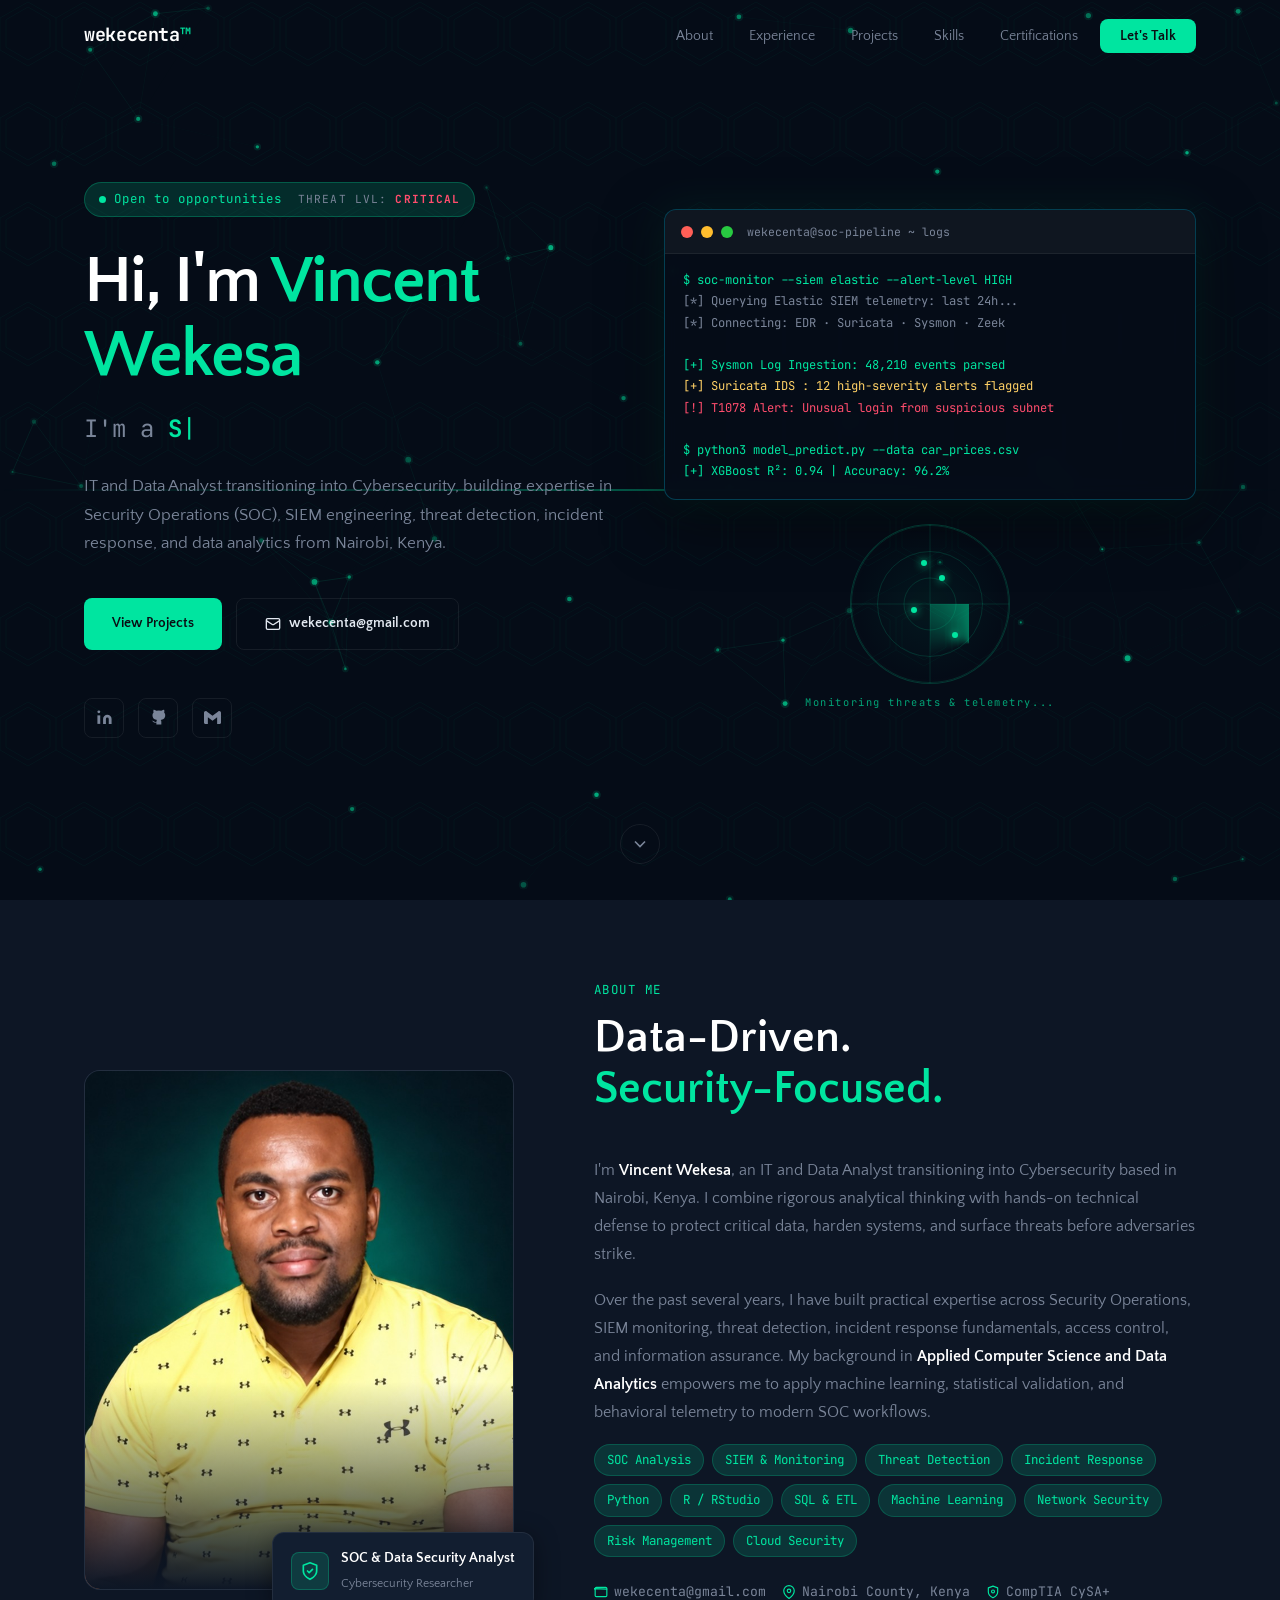
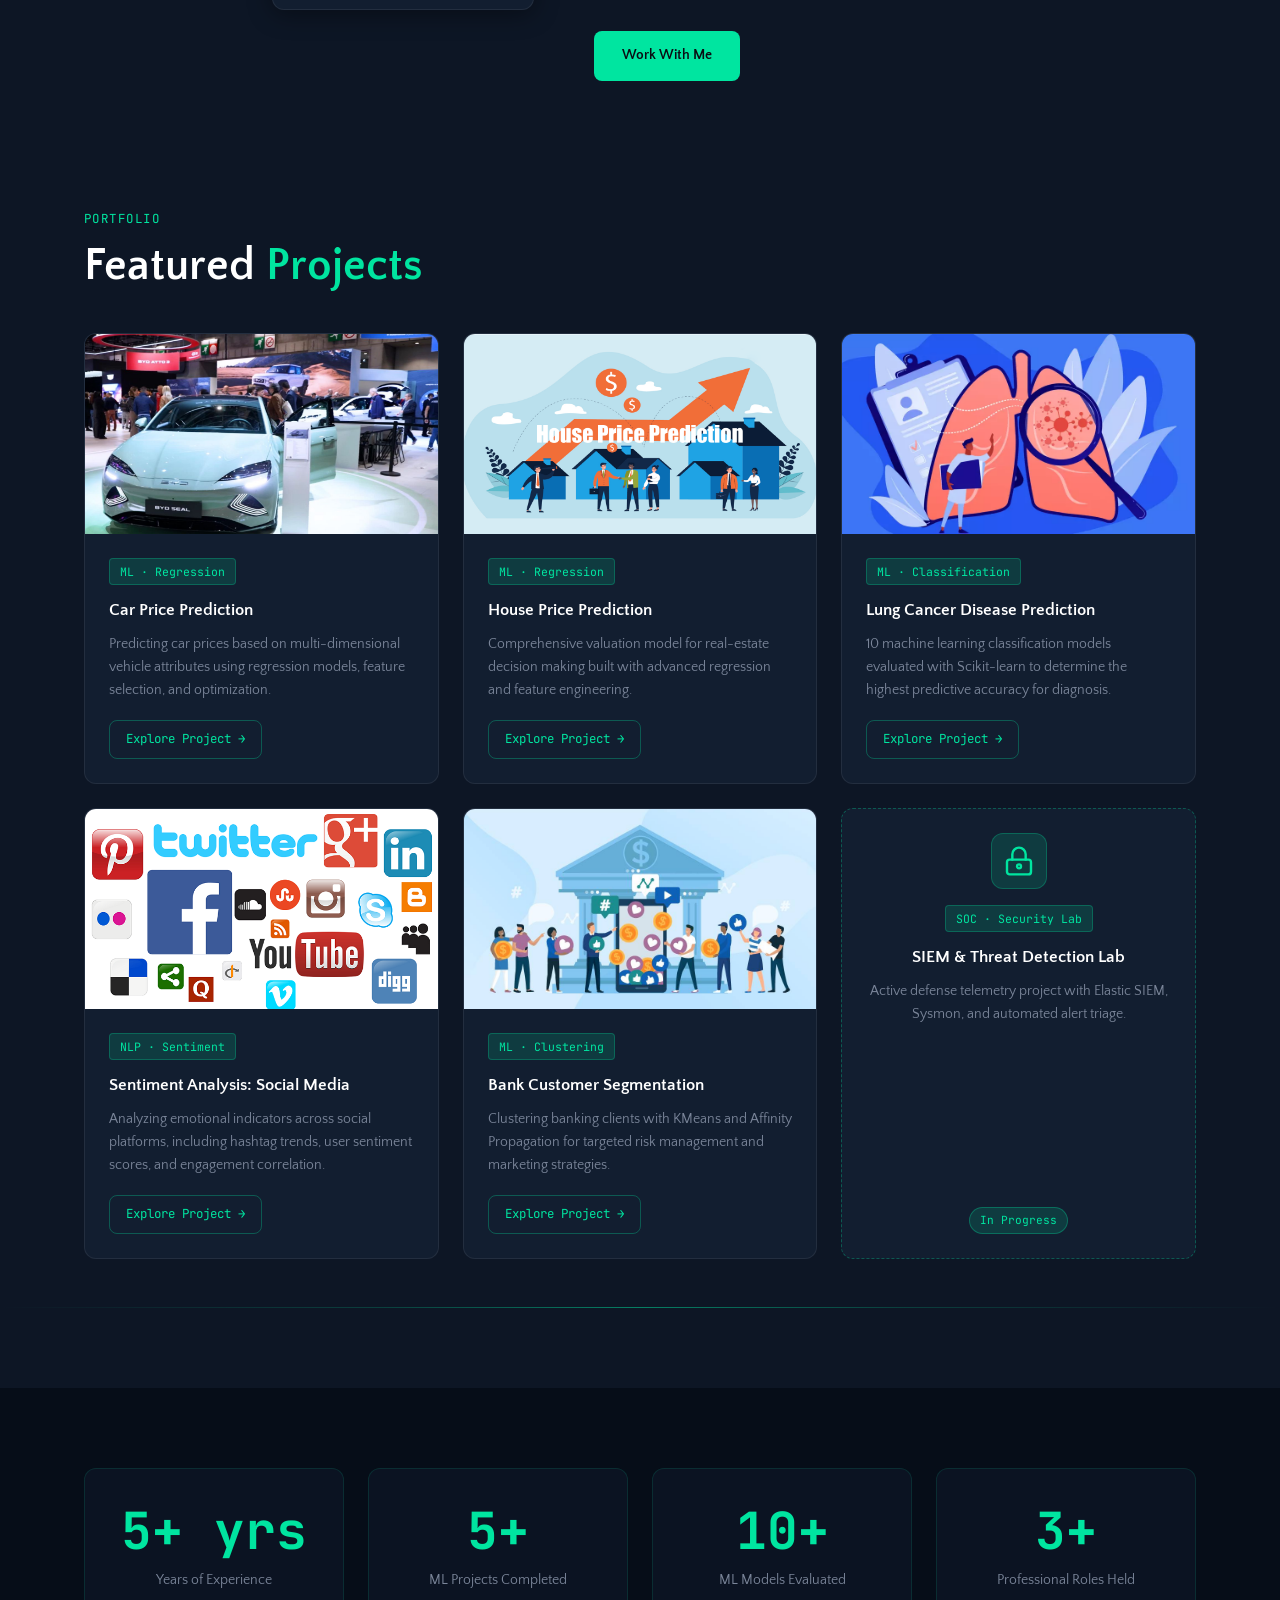
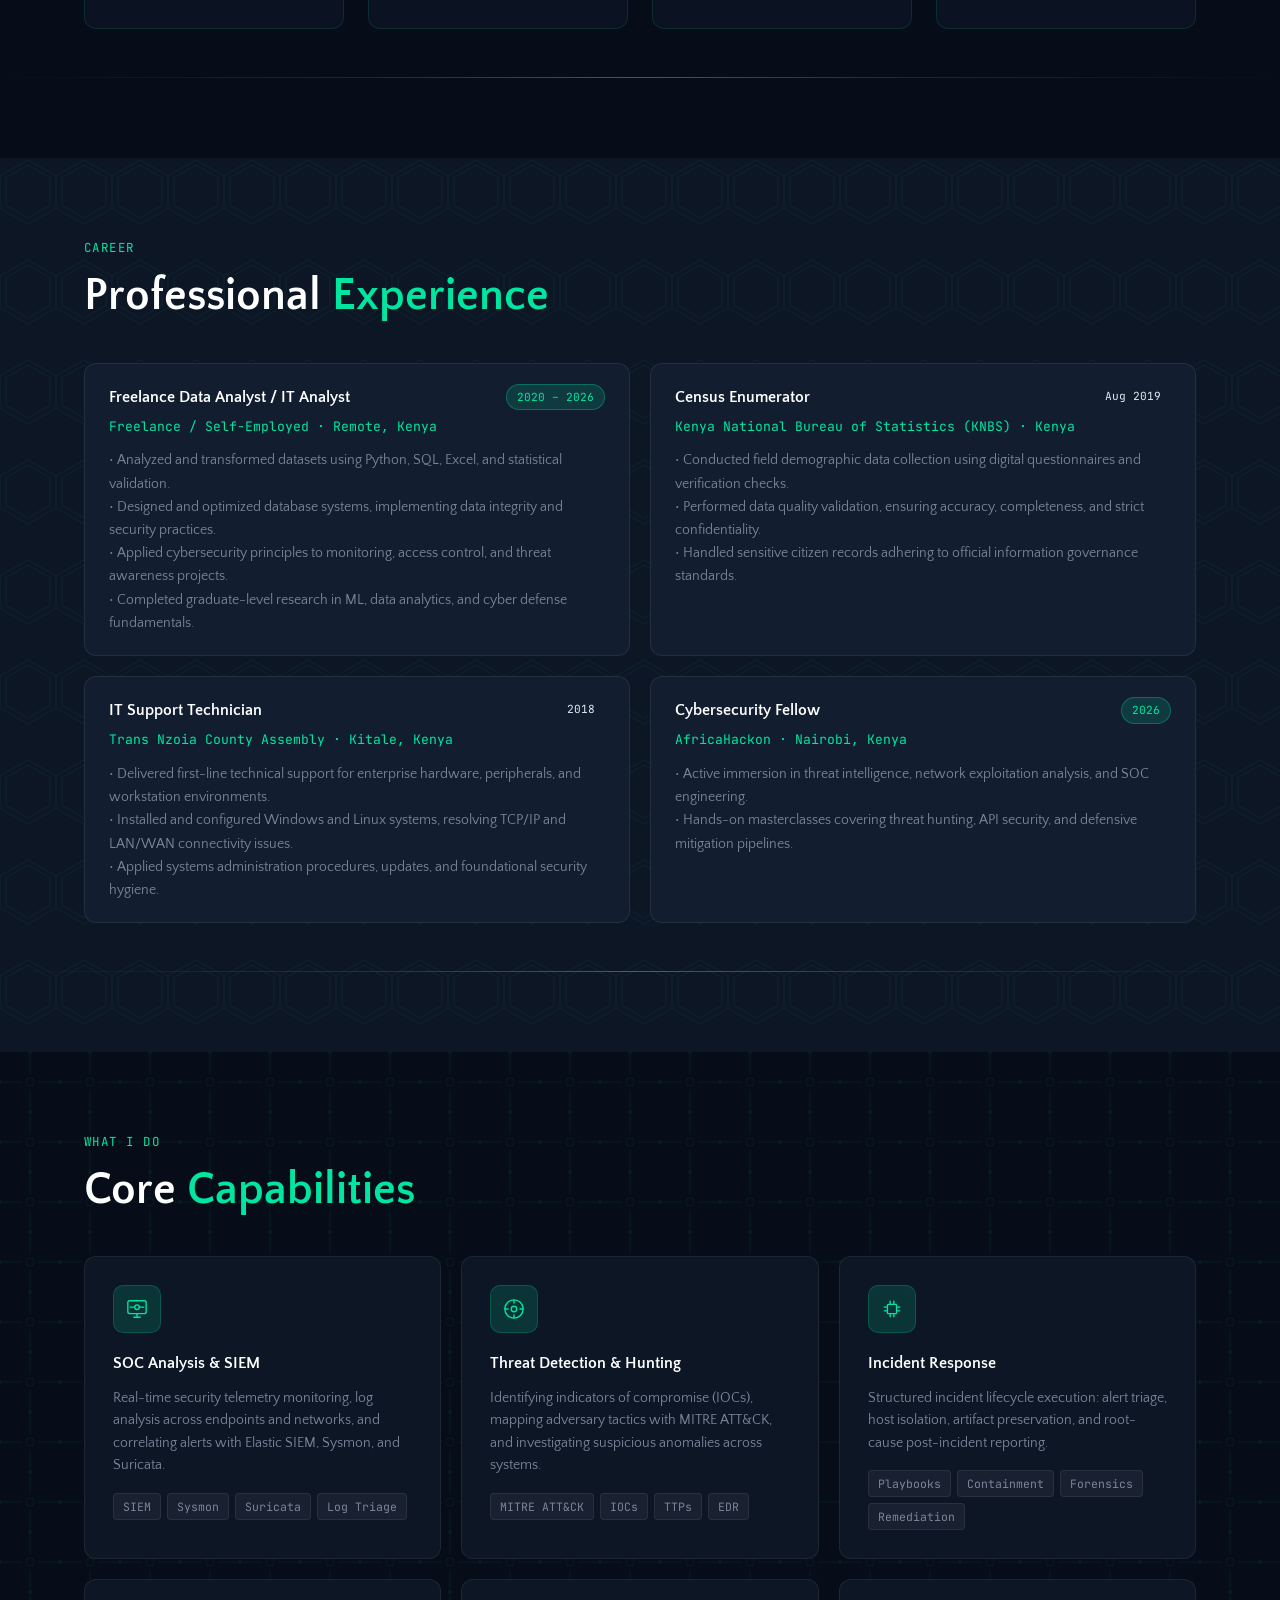
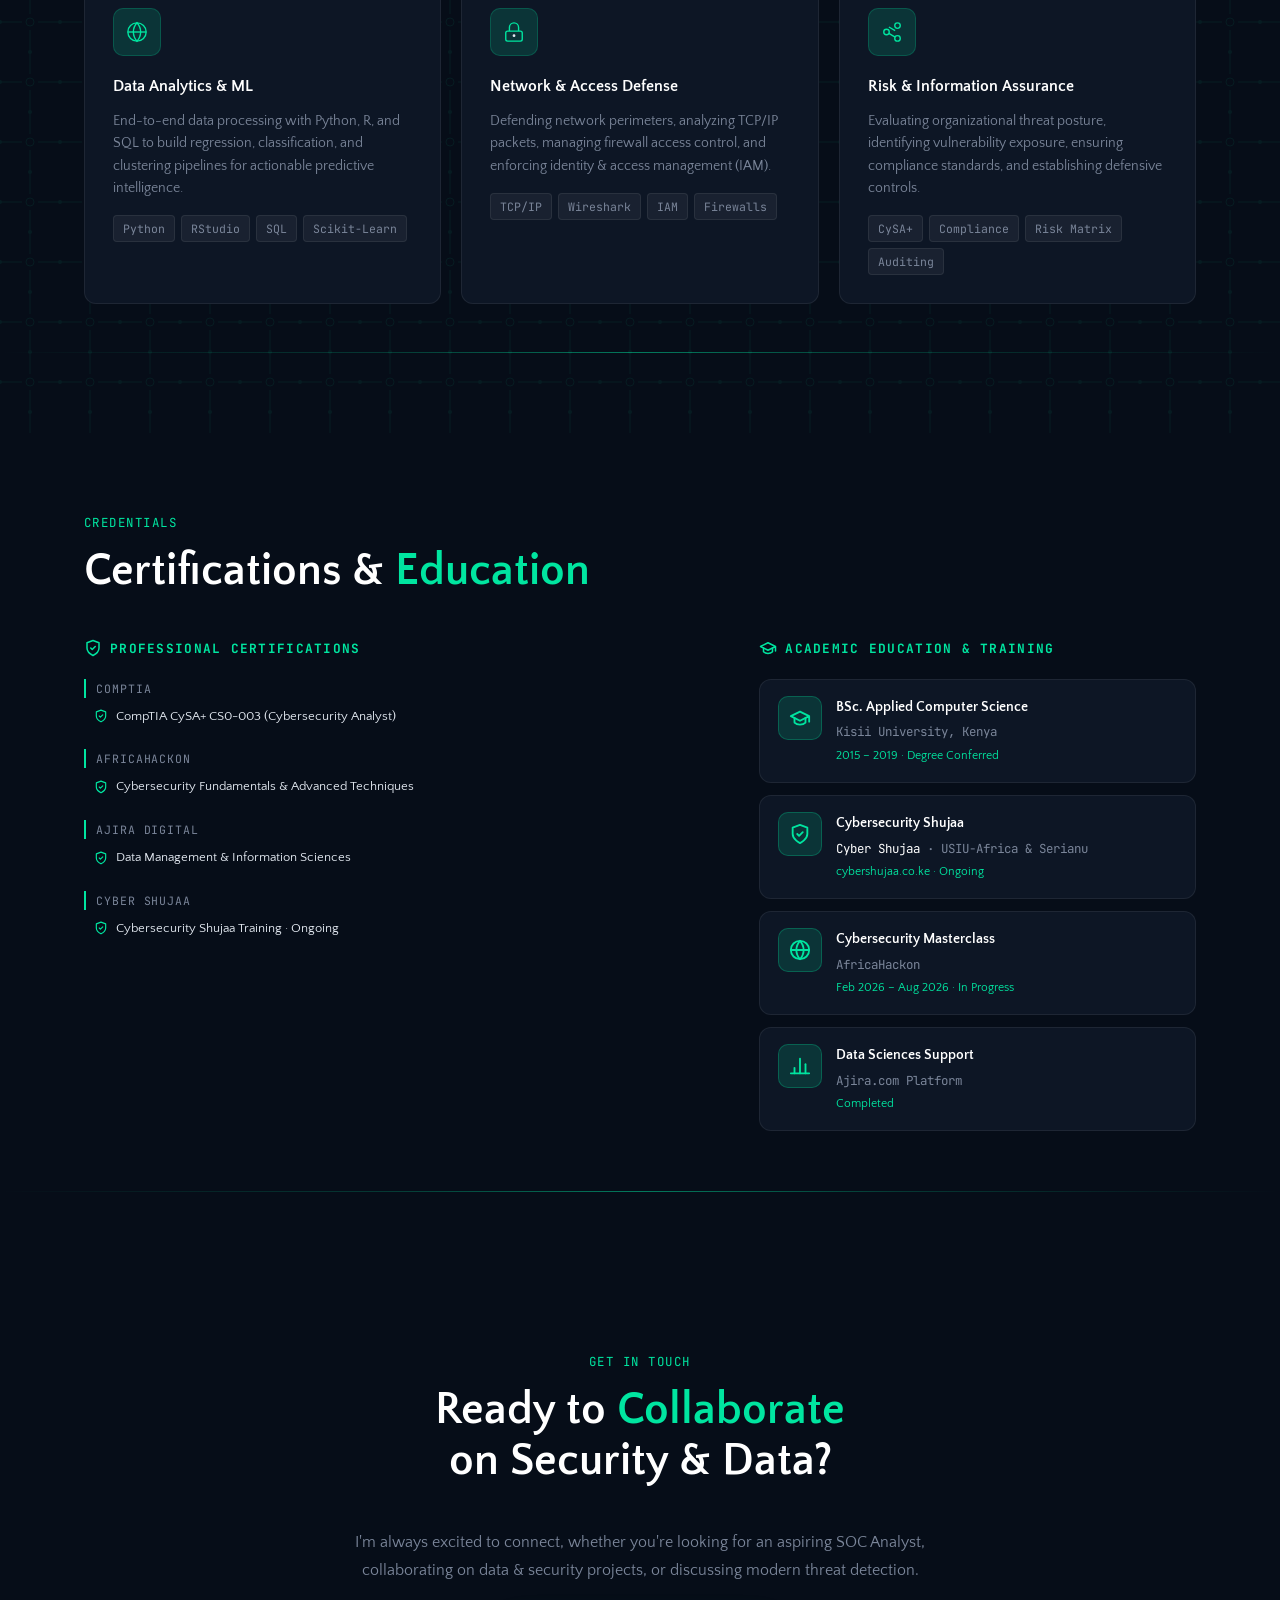
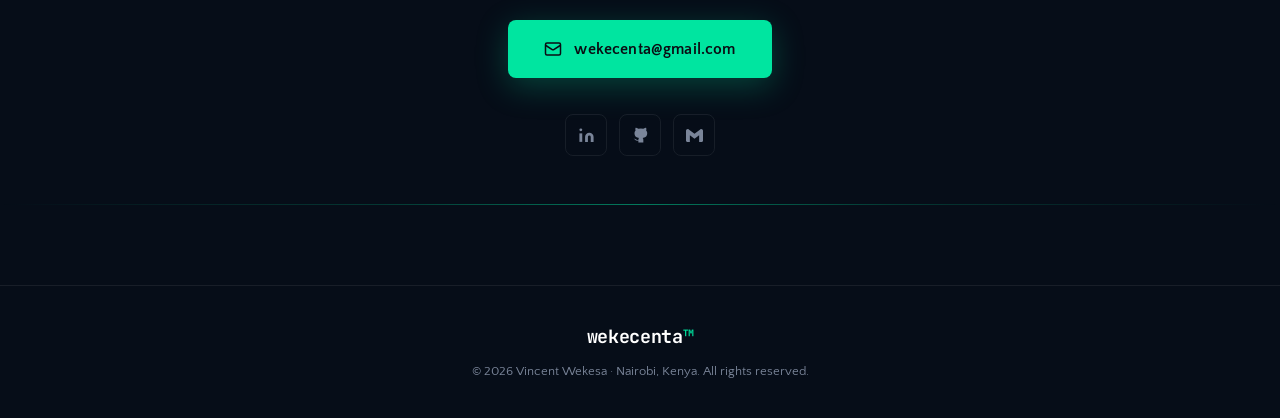
==== commit c8a28e27: "Update Cyber Shujaa to Cybersecurity Shujaa - Ongoing" ====
--- a/wekecenta.html
+++ b/wekecenta.html
@@ -534,7 +534,7 @@
             <div class="cert-list">
               <a href="https://cybershujaa.co.ke" target="_blank" rel="noopener" class="cert-badge" style="text-decoration:none; color:inherit;">
                 <svg width="14" height="14" viewBox="0 0 24 24" fill="none" stroke="currentColor" stroke-width="2" stroke-linecap="round" stroke-linejoin="round"><path d="M12 22s8-4 8-10V5l-8-3-8 3v7c0 6 8 10 8 10z"/><polyline points="9 12 11 14 15 10"/></svg>
-                Cybersecurity Immersion &amp; Defense Training
+                Cybersecurity Shujaa Training · Ongoing
               </a>
             </div>
           </div>
@@ -571,9 +571,9 @@
               </svg>
             </div>
             <div>
-              <strong>Cybersecurity Training &amp; Mentorship</strong>
+              <strong>Cybersecurity Shujaa</strong>
               <span><a href="https://cybershujaa.co.ke" target="_blank" rel="noopener" style="color:var(--white); text-decoration:none;">Cyber Shujaa</a> · USIU-Africa &amp; Serianu</span>
-              <em><a href="https://cybershujaa.co.ke" target="_blank" rel="noopener" style="color:var(--accent); text-decoration:none;">cybershujaa.co.ke</a> · Completed</em>
+              <em><a href="https://cybershujaa.co.ke" target="_blank" rel="noopener" style="color:var(--accent); text-decoration:none;">cybershujaa.co.ke</a> · Ongoing</em>
             </div>
           </div>
 
